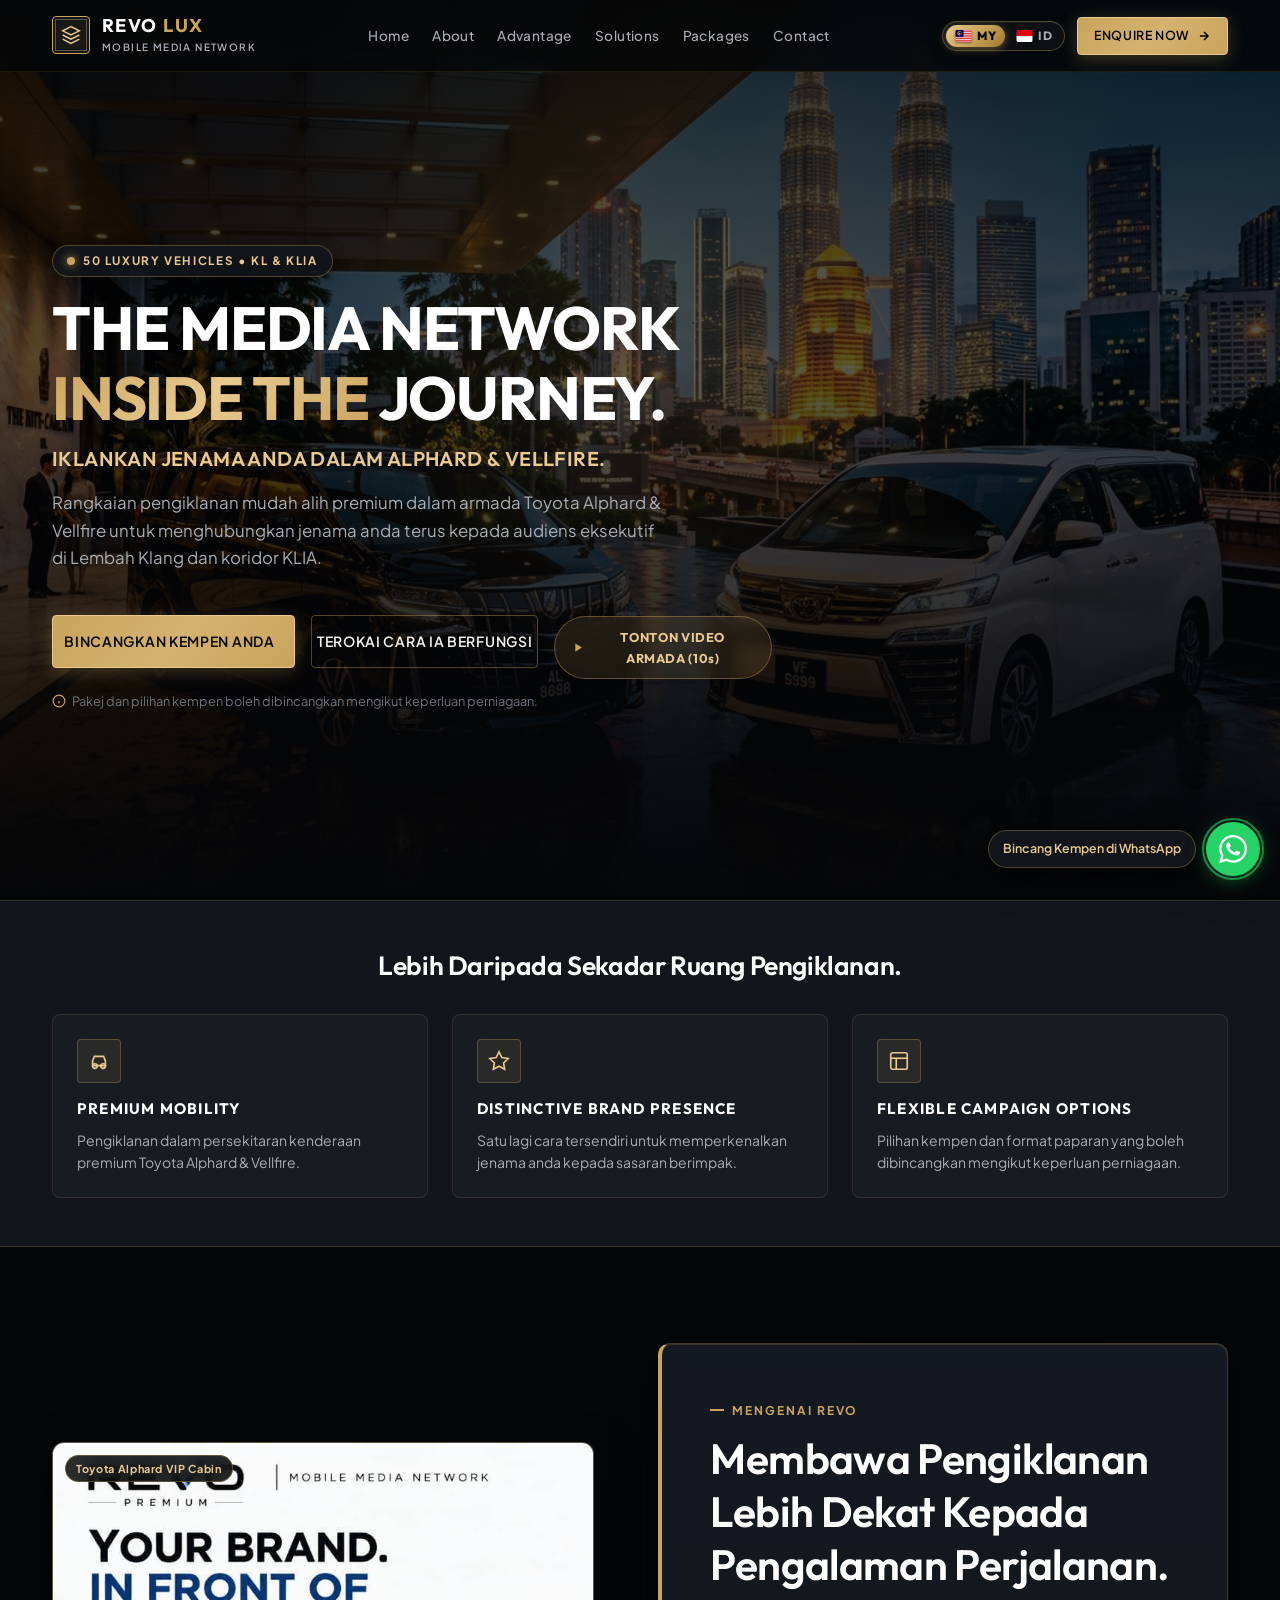
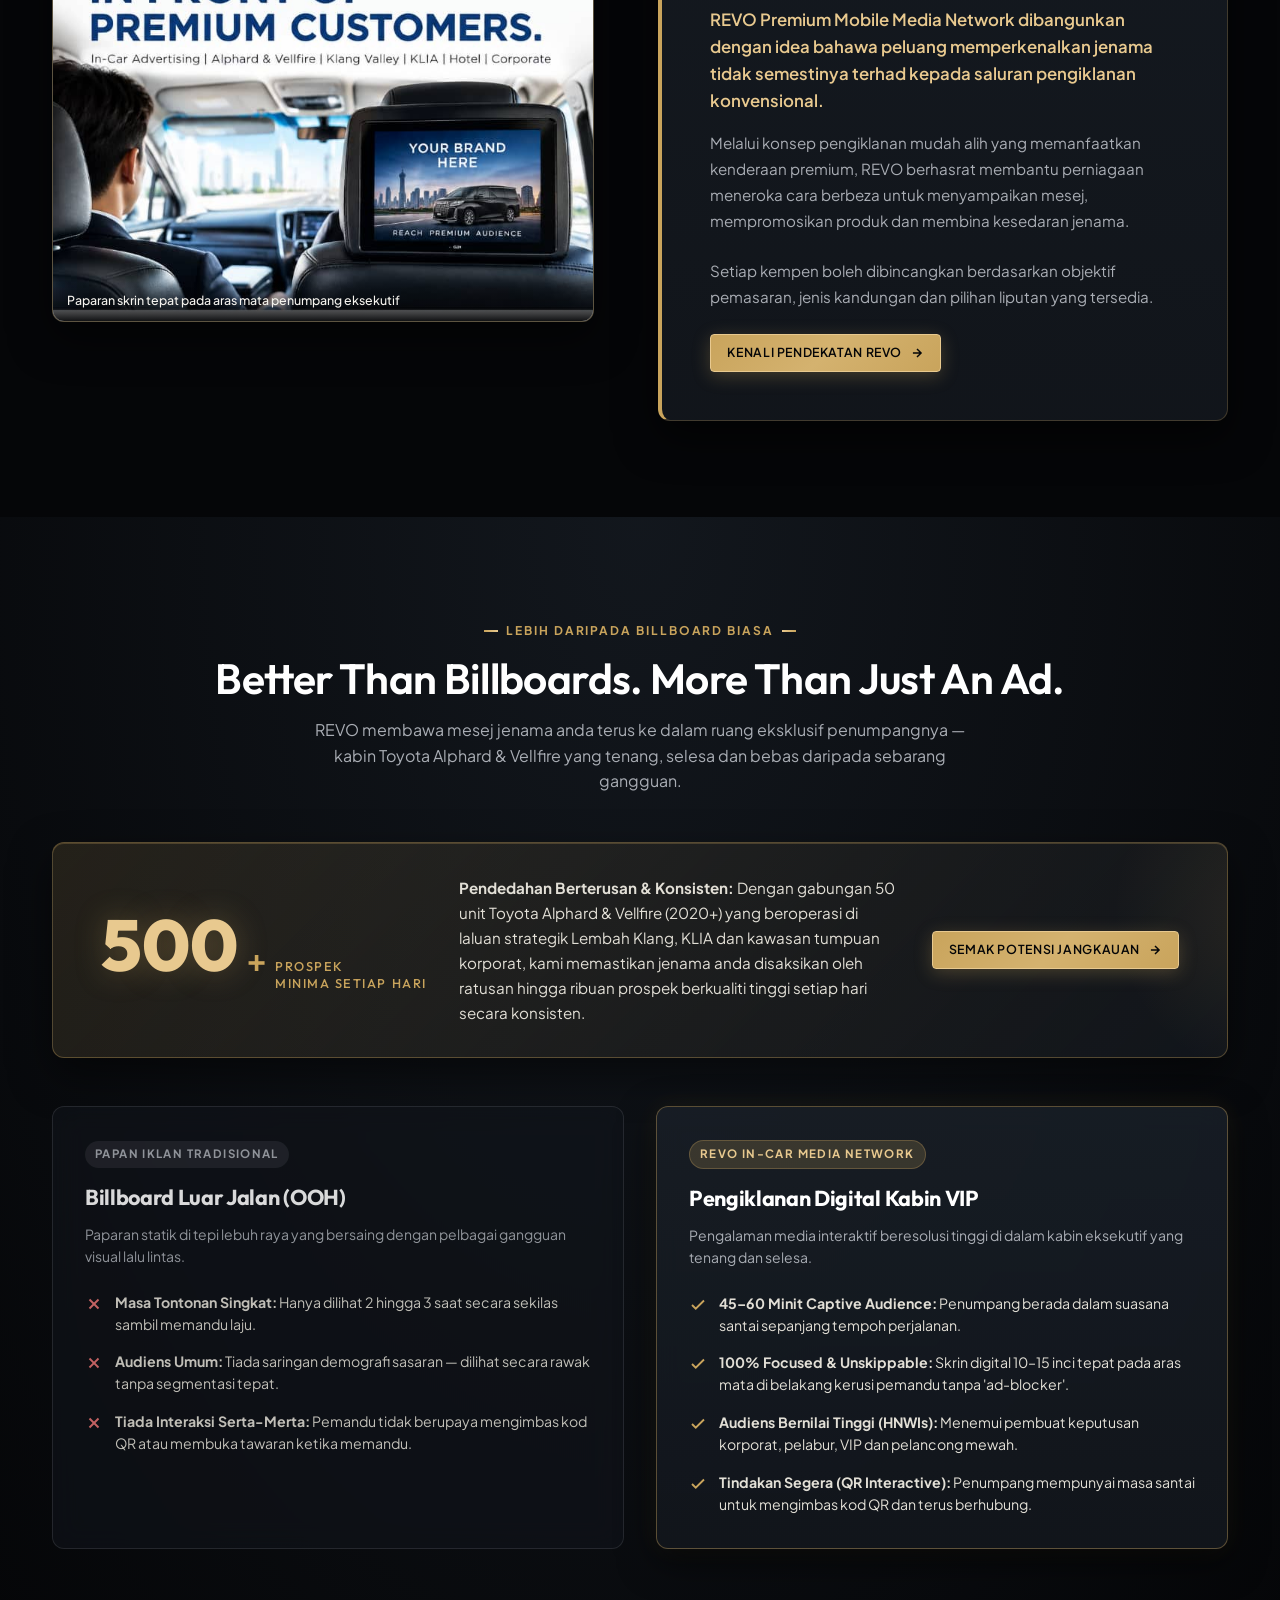
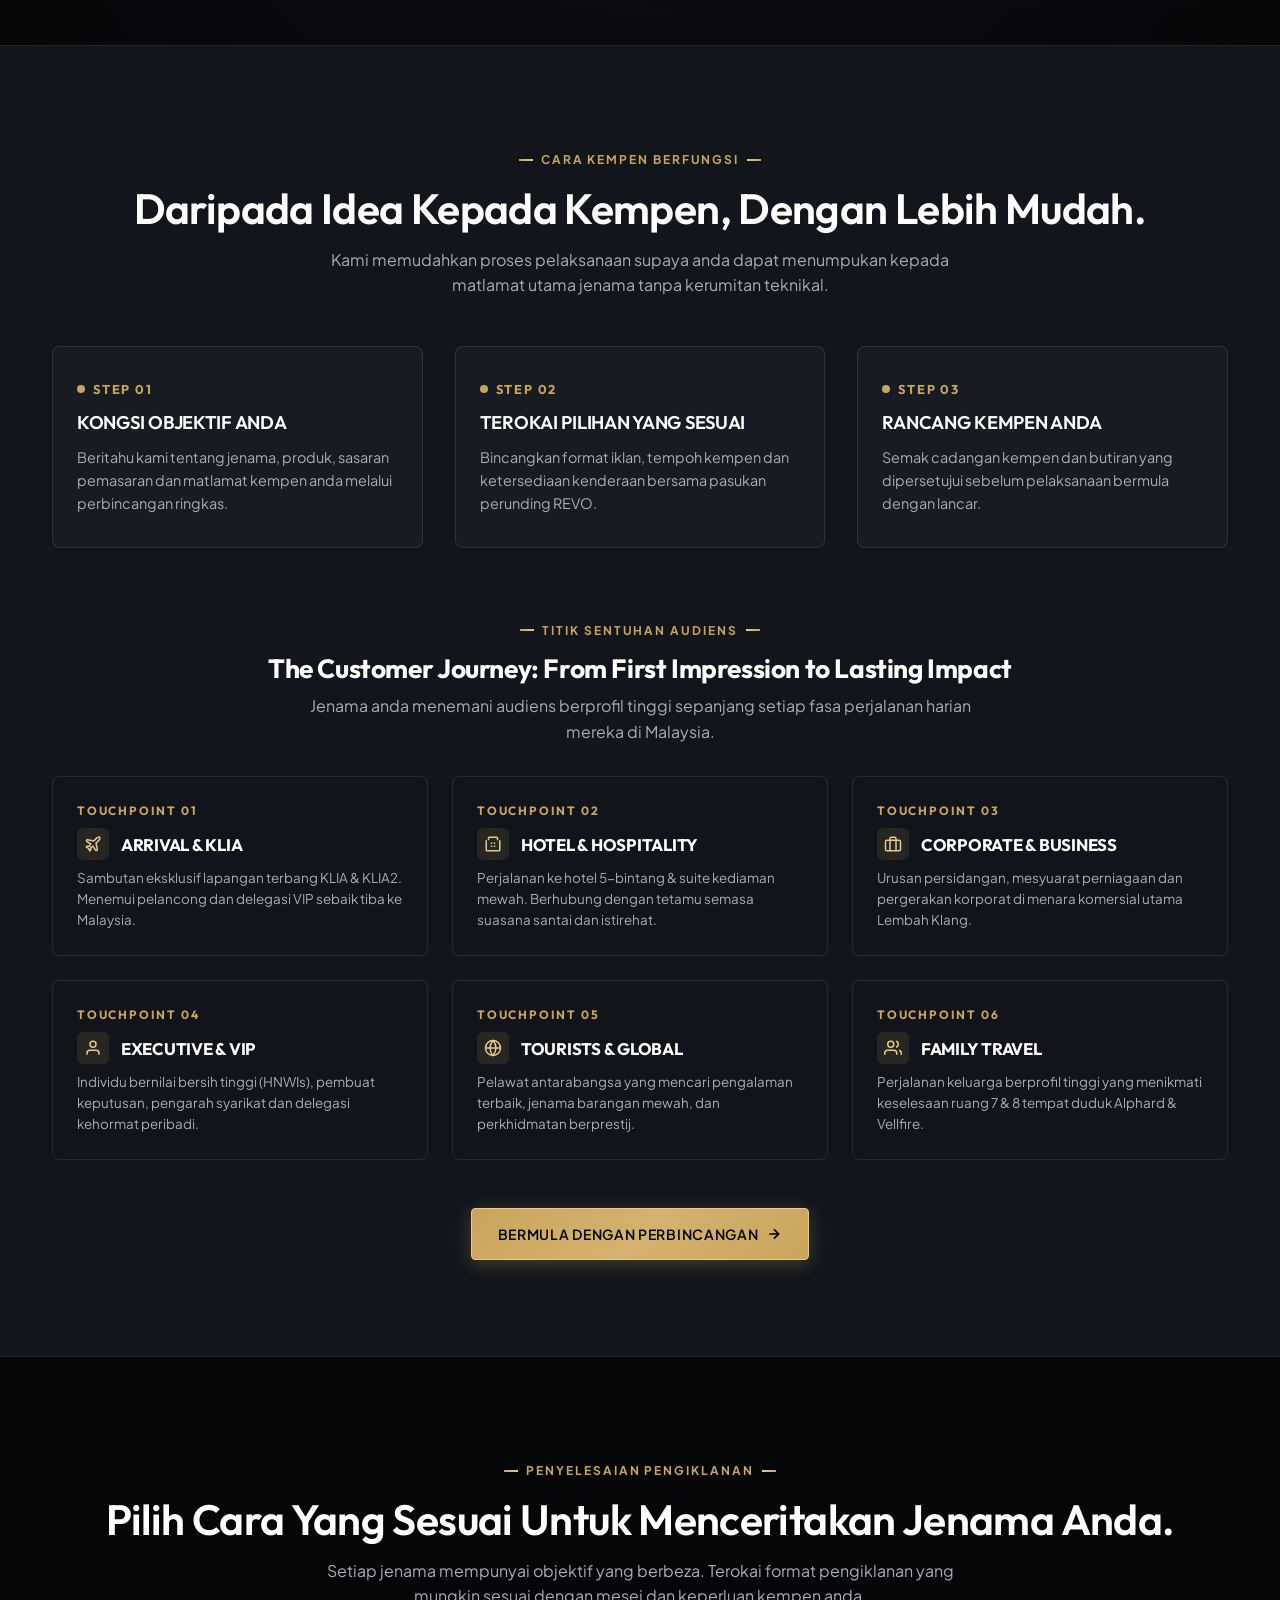
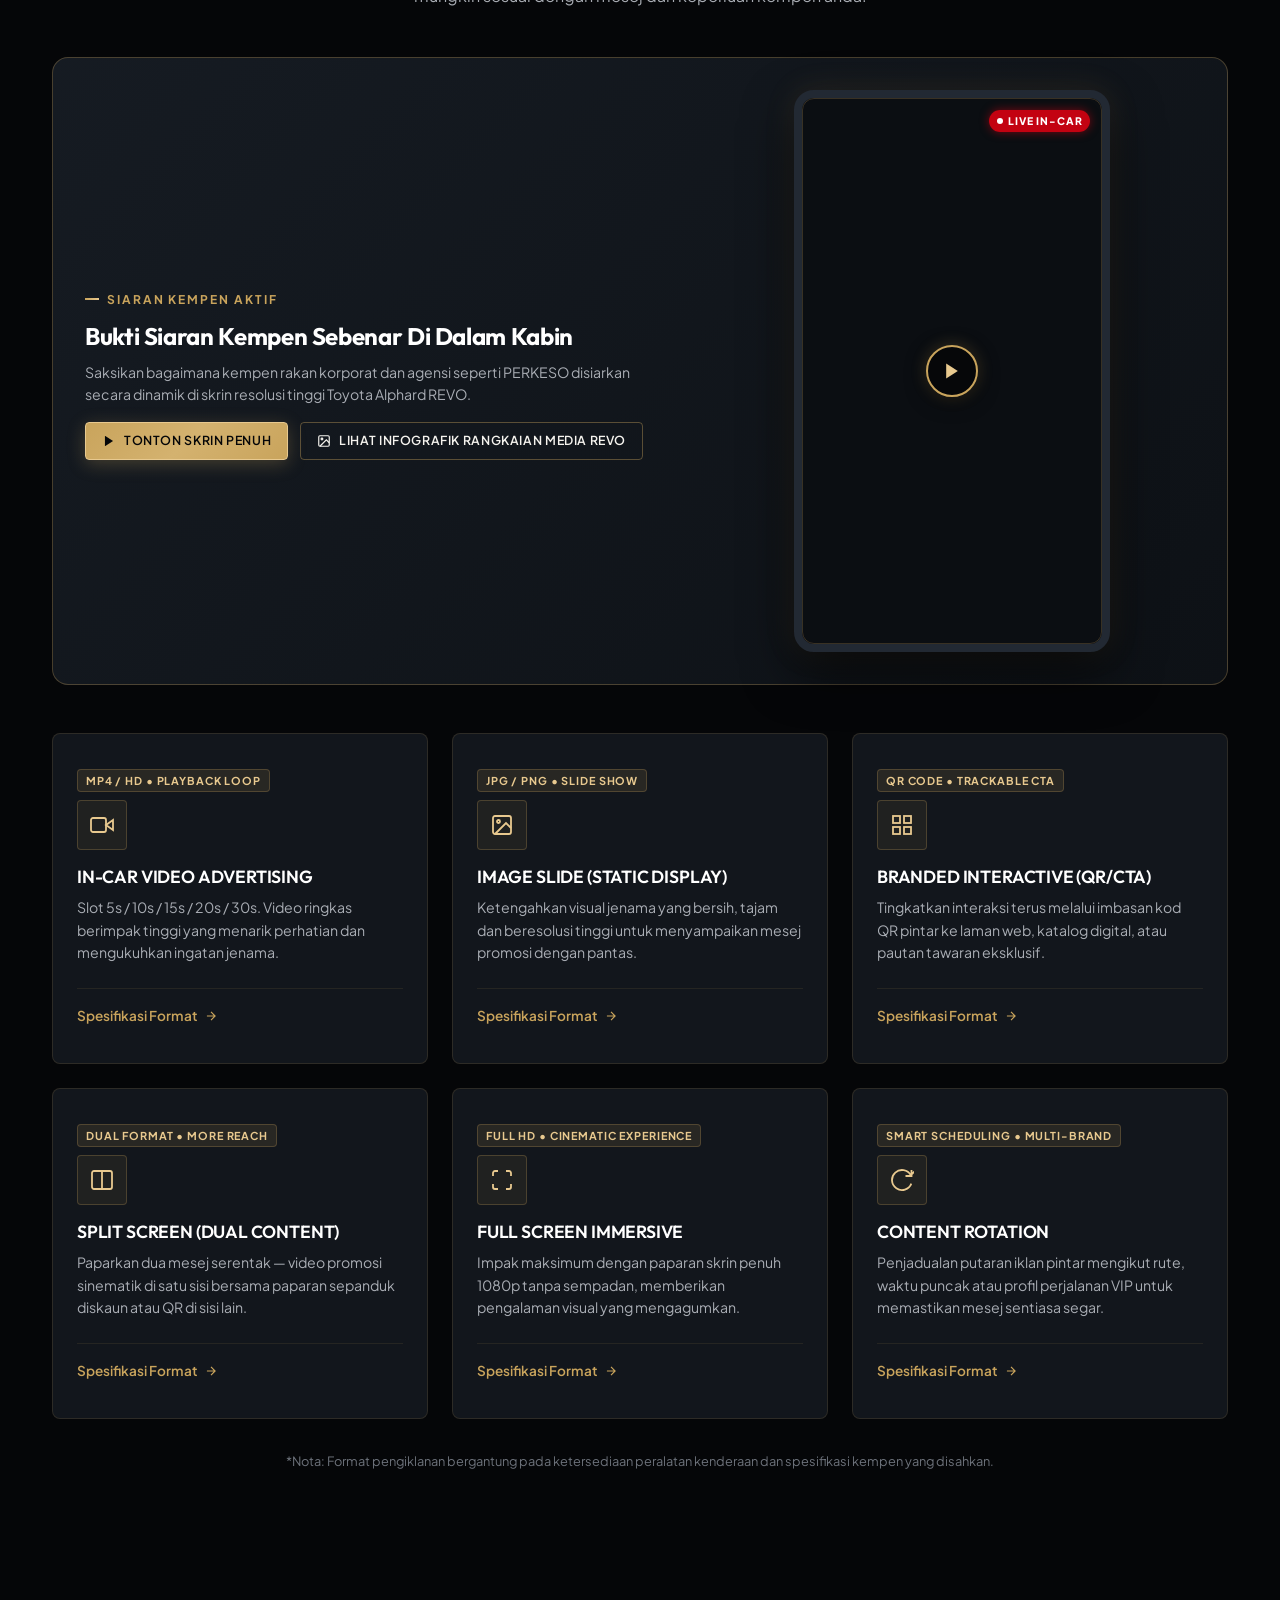
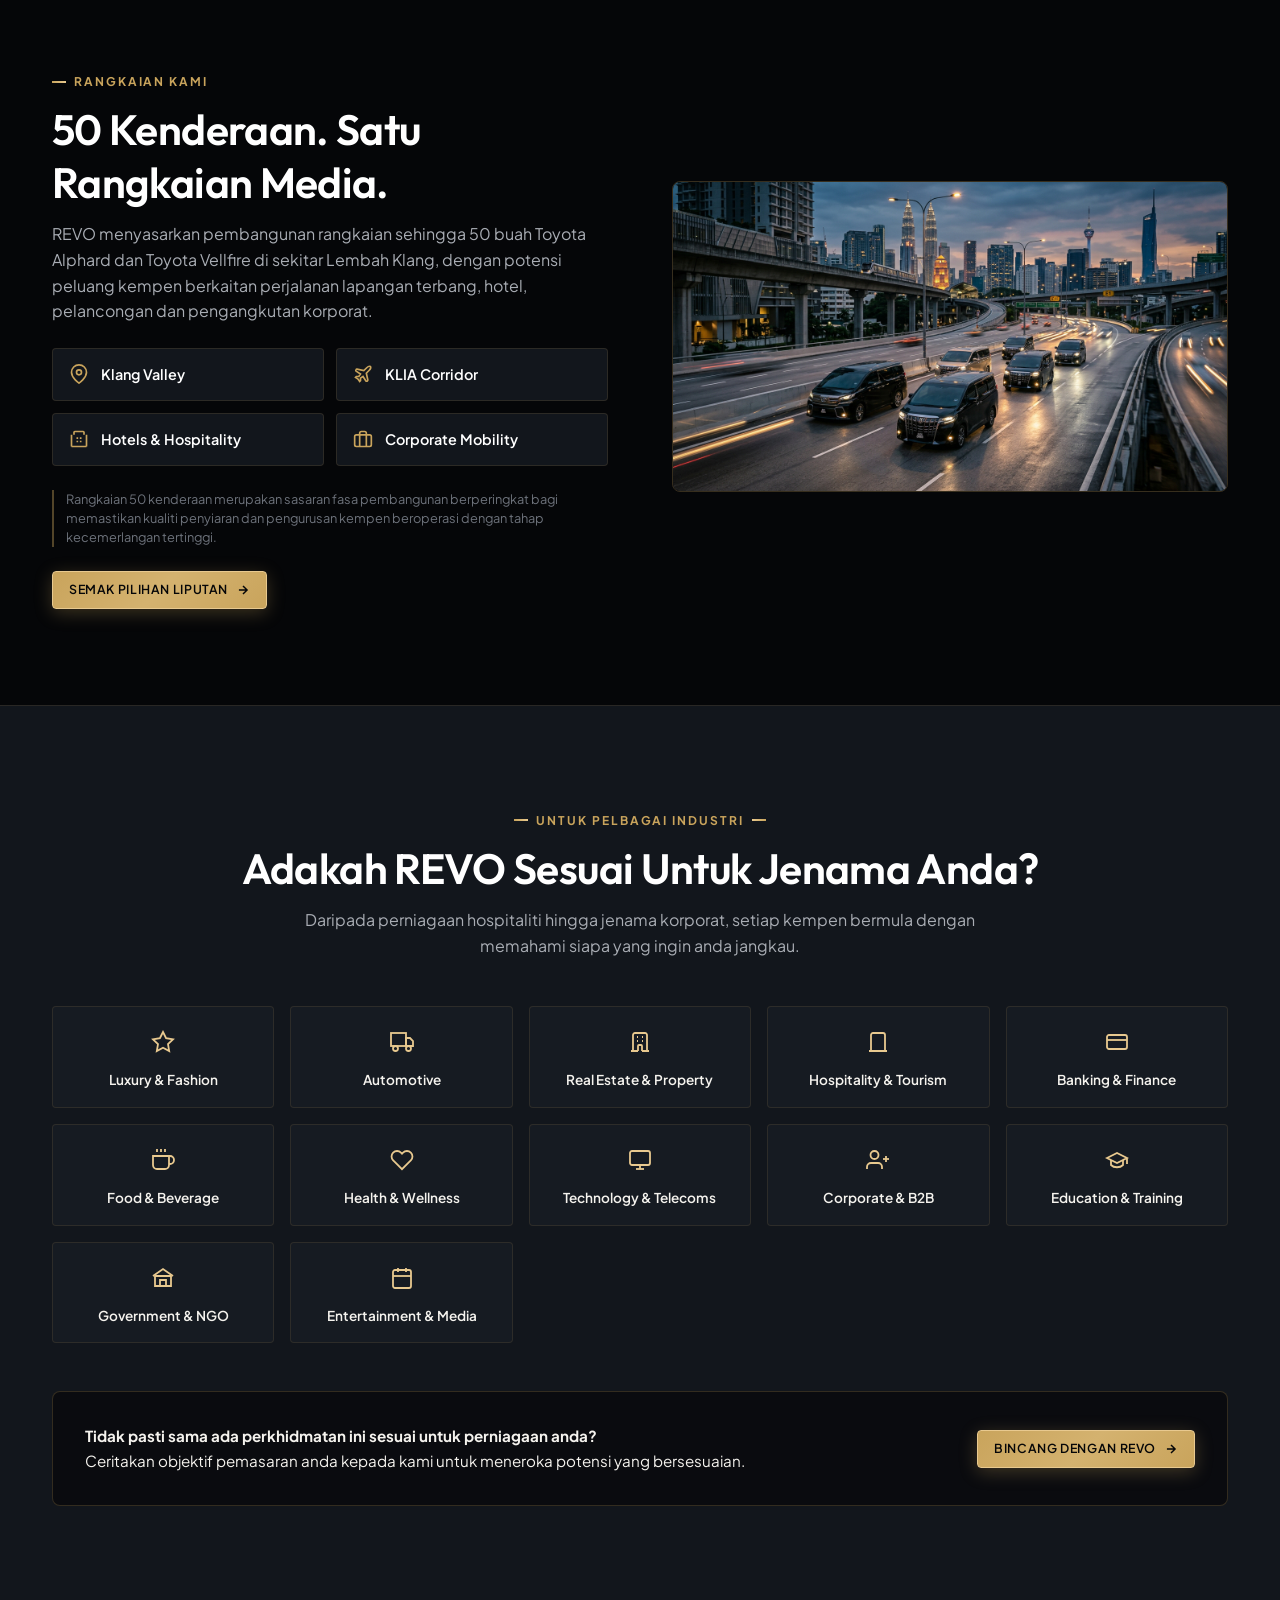
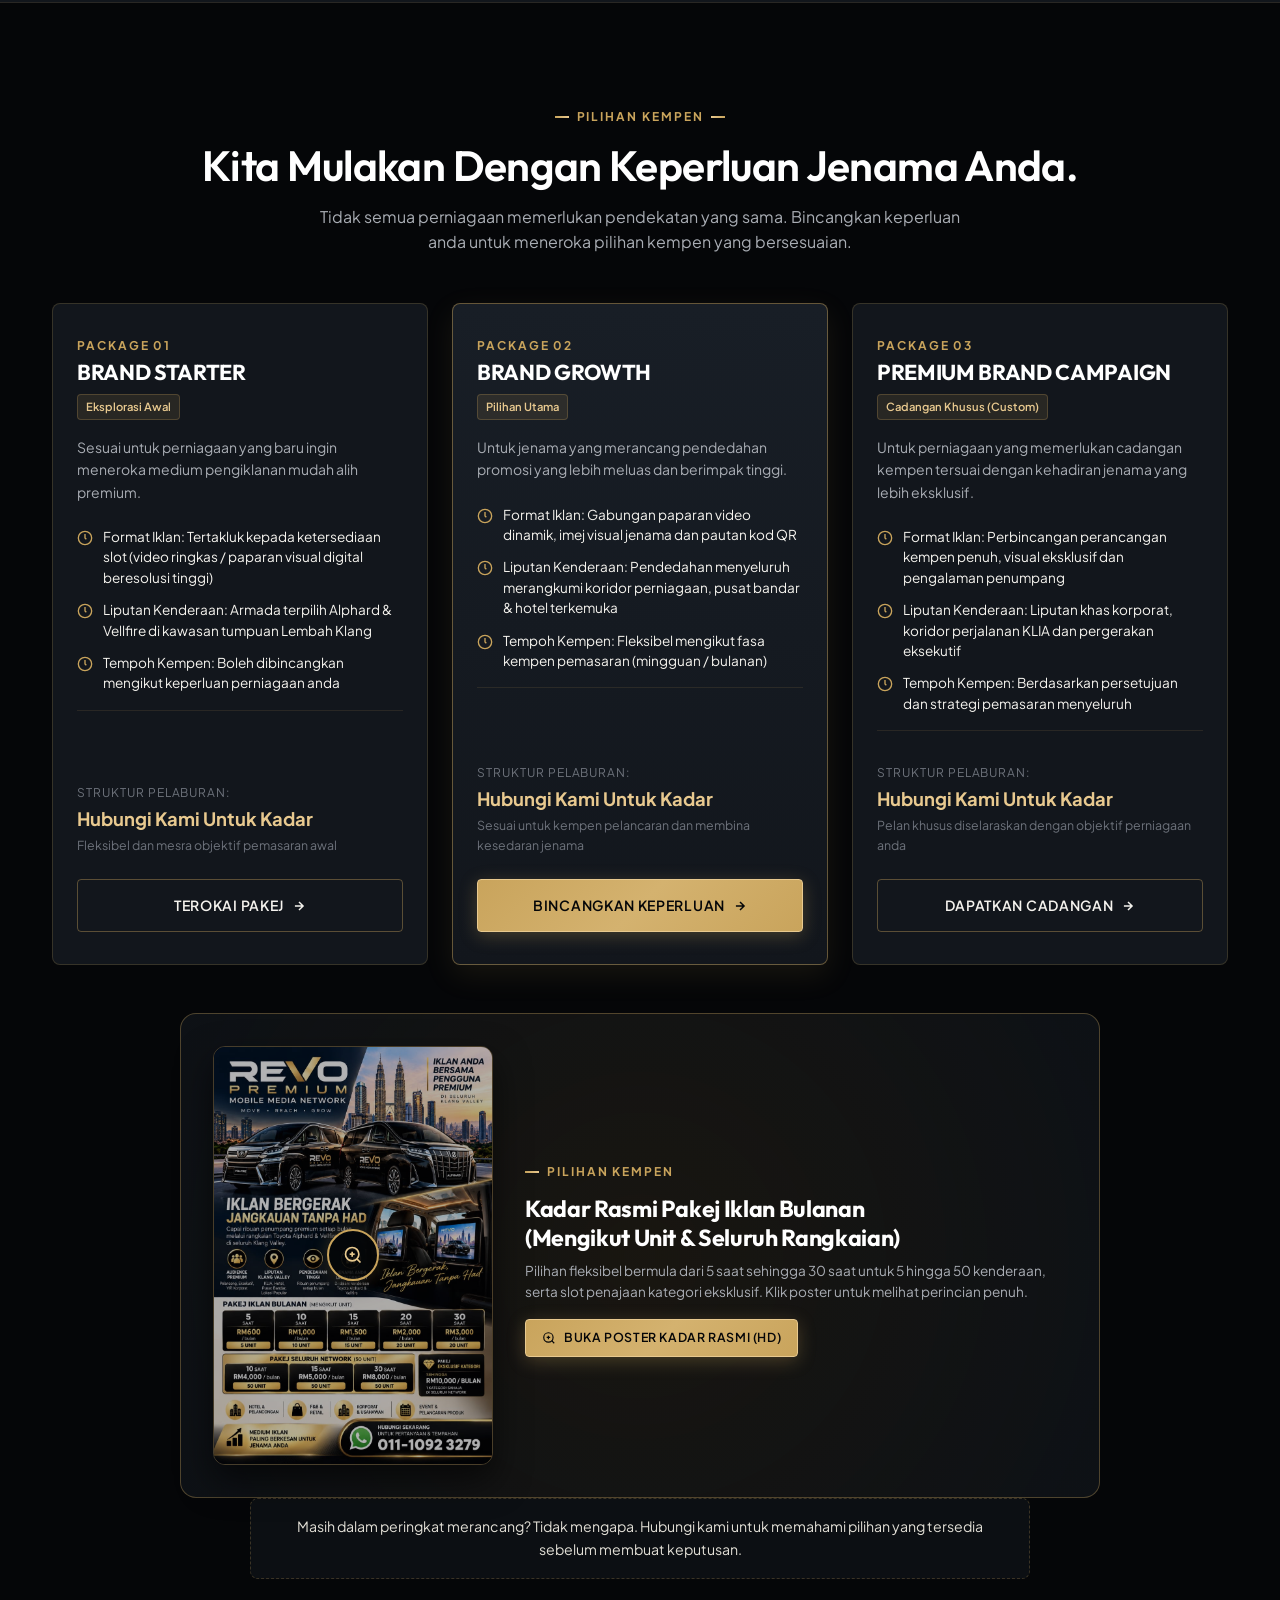
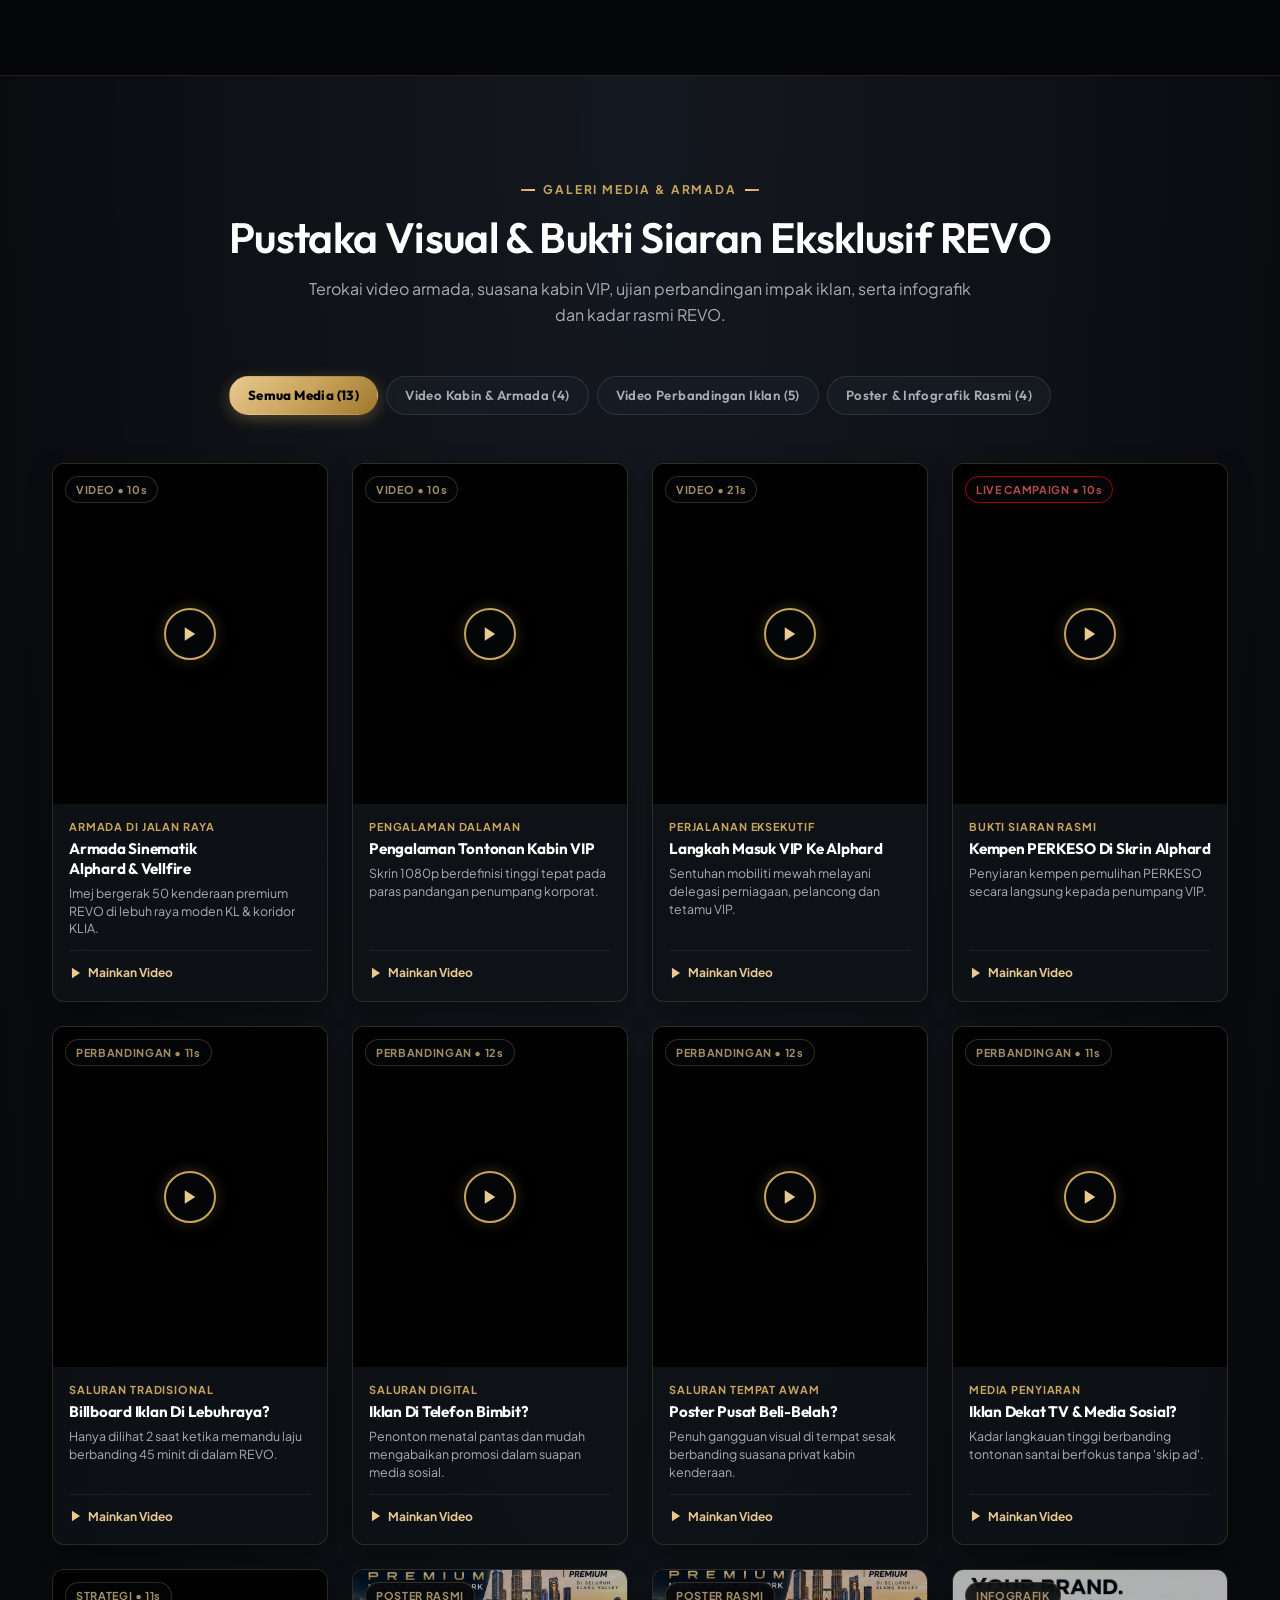
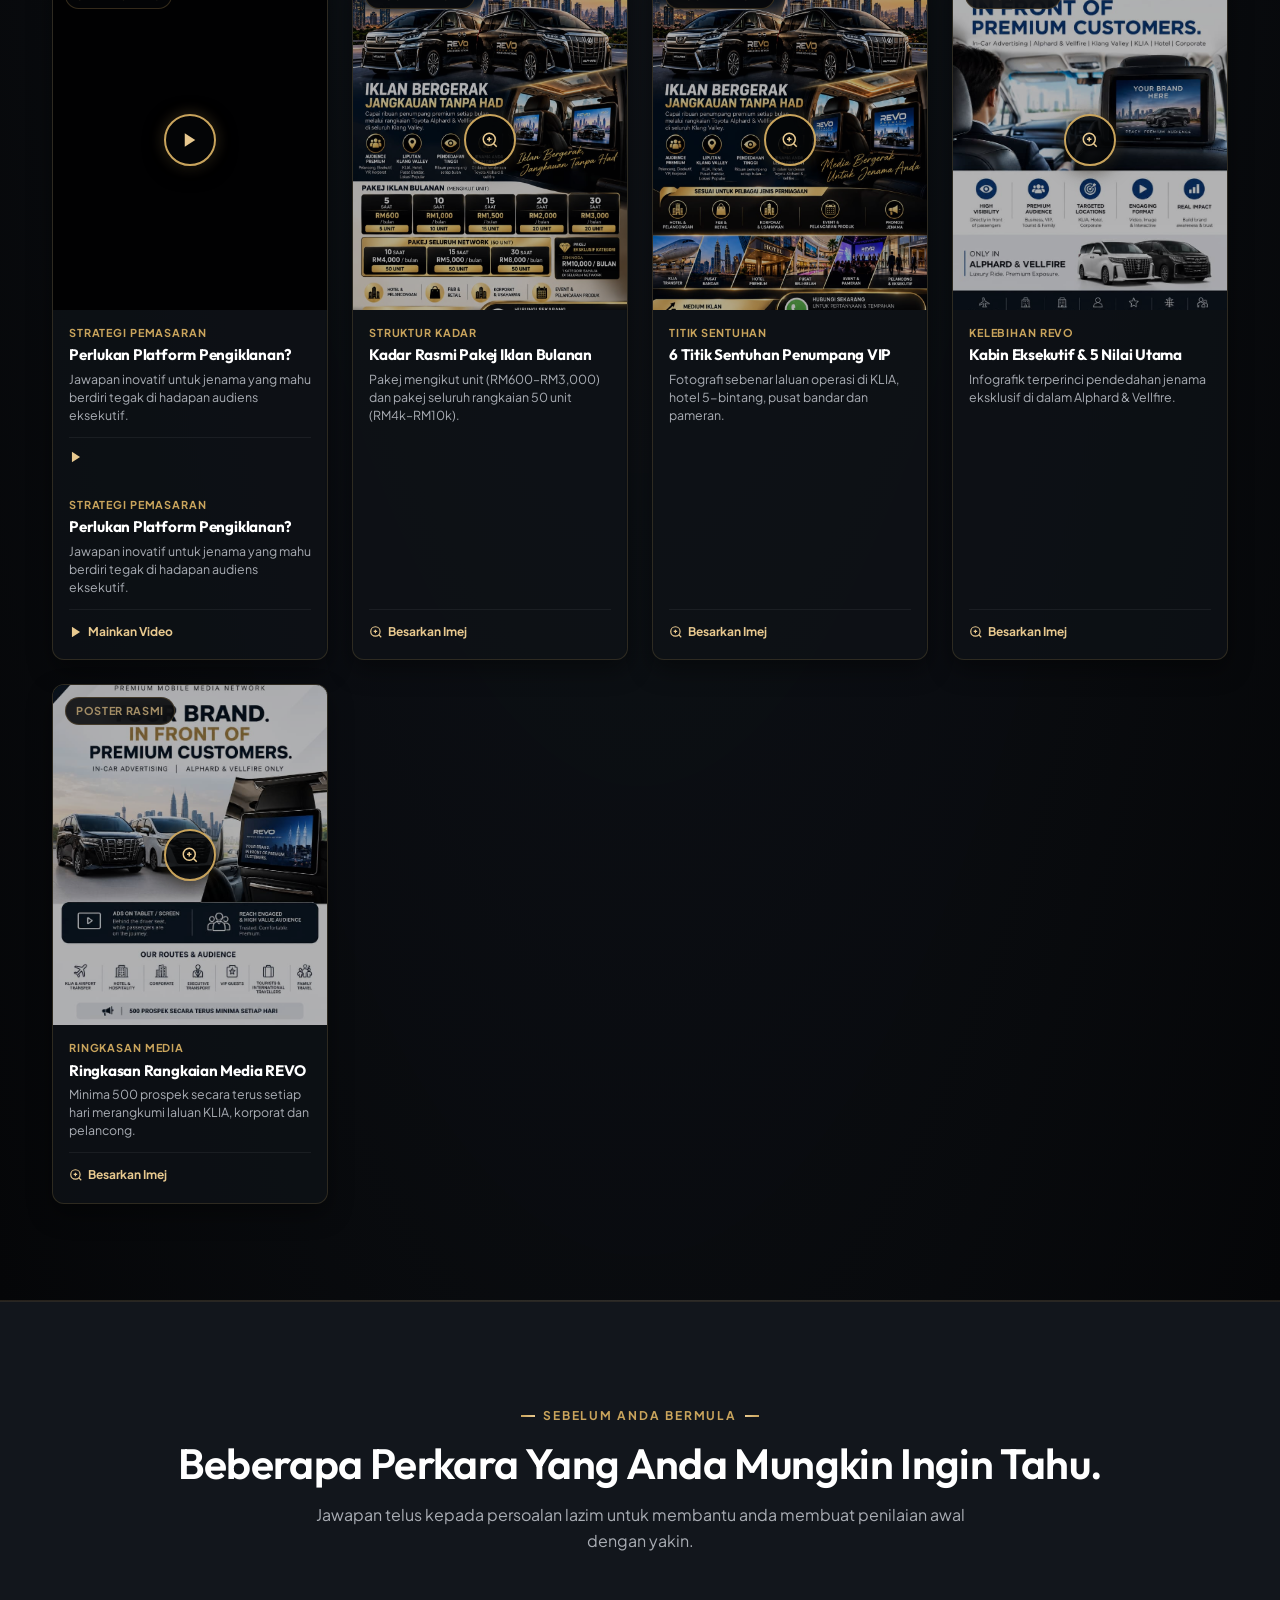
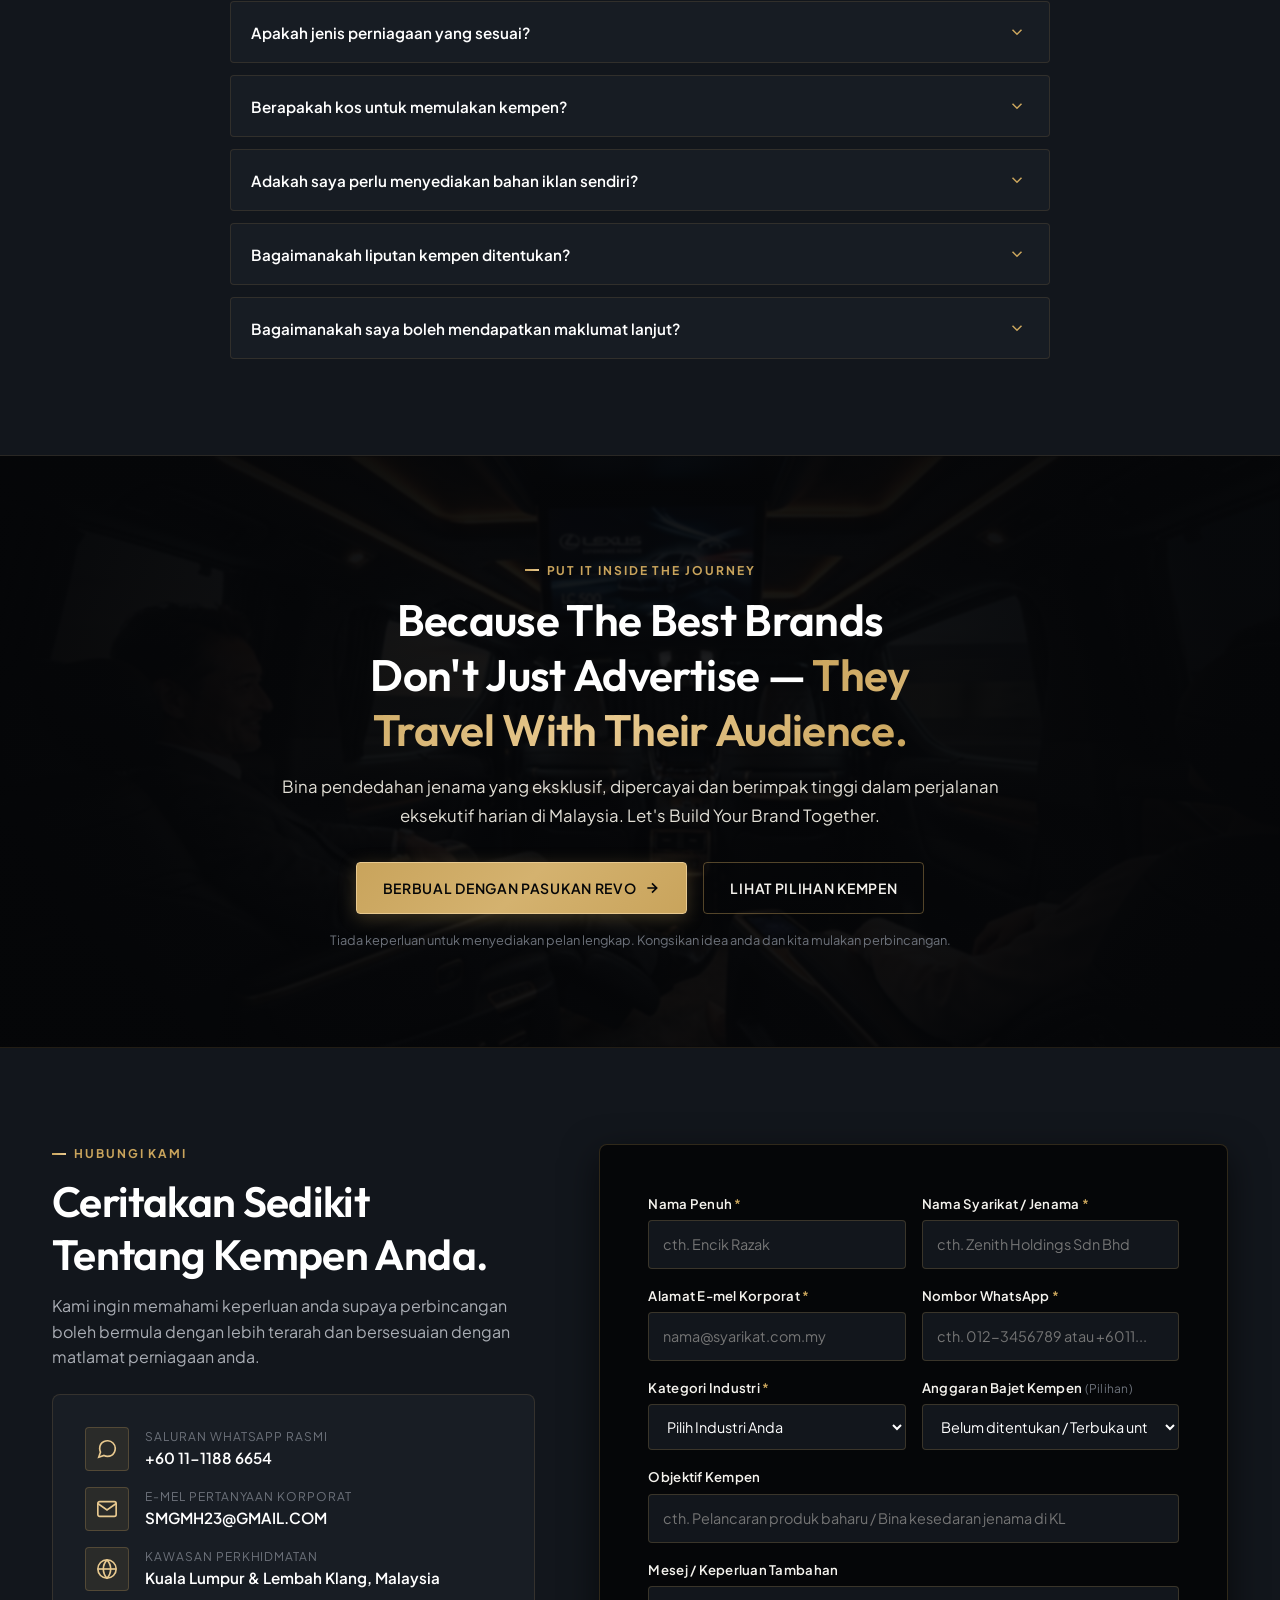
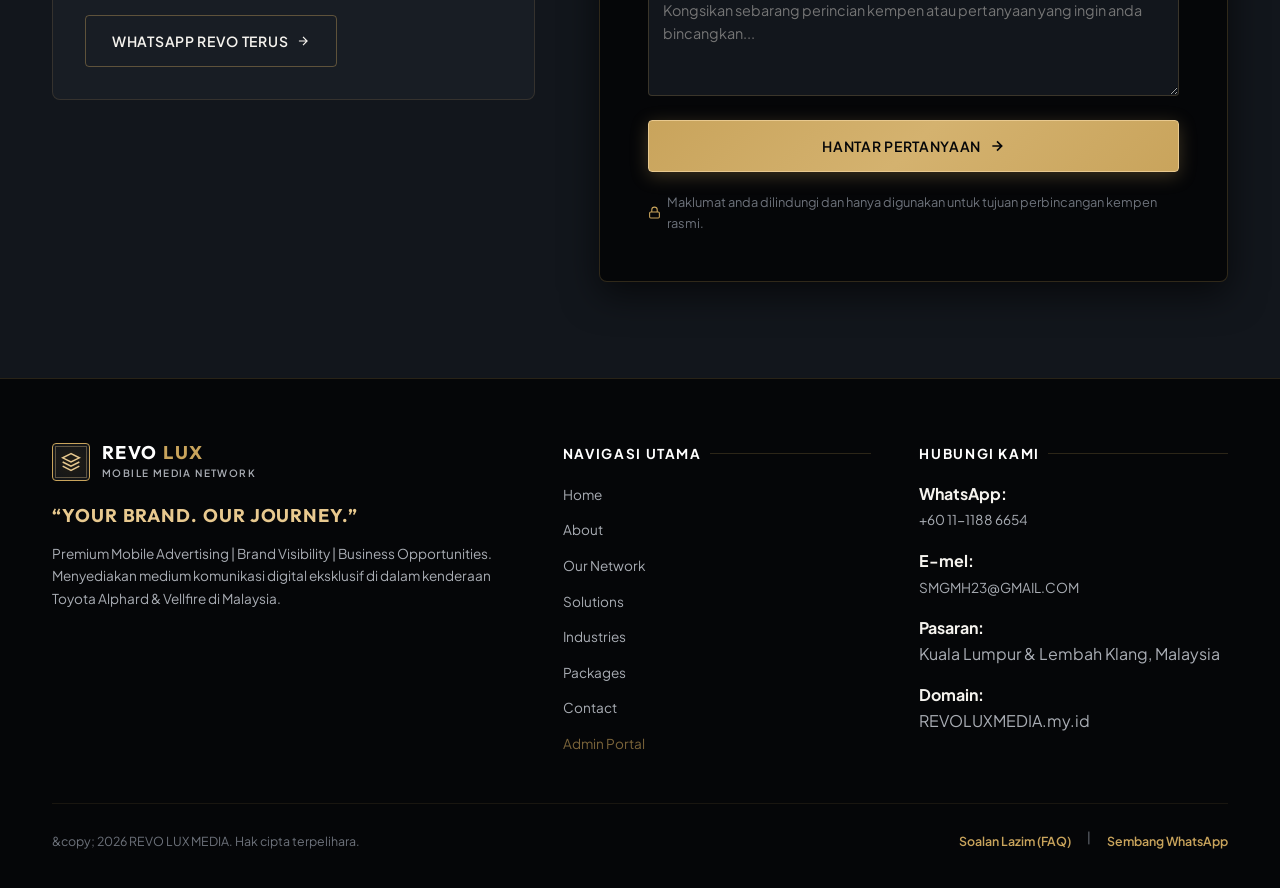
==== index.html @ d6837c5d "Refactor layout: make minimalist and elegant, eliminate video autoplay, remove duplicates, and simpl" ====
<!DOCTYPE html>
<html lang="ms">
<head>
  <meta charset="UTF-8">
  <meta name="viewport" content="width=device-width, initial-scale=1.0, maximum-scale=5.0">
  <title>REVO LUX MEDIA | In-Car Advertising Toyota Alphard & Vellfire Malaysia</title>
  <meta name="description" content="Rangkaian media pengiklanan mudah alih premium dalam Toyota Alphard & Vellfire di Kuala Lumpur & Lembah Klang. Paparkan video & imej digital jenama anda kepada penumpang eksekutif.">
  <meta name="keywords" content="In-car advertising Malaysia, Alphard Vellfire advertising Kuala Lumpur, mobile media network, digital in-car screens, luxury automotive branding KL, corporate mobile ads">
  <meta name="author" content="REVO LUX MEDIA">
  <meta name="robots" content="index, follow">

  <!-- Open Graph / Facebook -->
  <meta property="og:type" content="website">
  <meta property="og:url" content="https://REVOLUXMEDIA.my.id/">
  <meta property="og:title" content="REVO LUX MEDIA — Premium Mobile Media Network">
  <meta property="og:description" content="Iklankan jenama anda dalam Toyota Alphard & Vellfire di sekitar Kuala Lumpur. Hubungkan jenama dengan penumpang eksekutif melalui paparan skrin digital.">
  <meta property="og:image" content="assets/images/hero-kl.jpg">

  <!-- Favicon / Touch Icon -->
  <link rel="icon" type="image/svg+xml" href="data:image/svg+xml,<svg xmlns='http://www.w3.org/2000/svg' viewBox='0 0 100 100'><rect width='100' height='100' rx='20' fill='%23050608'/><path d='M30 25h26a14 14 0 010 28H44v22H30V25zm14 16h11a3 3 0 000-6H44v6z' fill='%23C9A45C'/><circle cx='68' cy='68' r='7' fill='%23E8C98F'/></svg>">
  <link rel="canonical" href="https://REVOLUXMEDIA.my.id/">

  <!-- Google Fonts: Outfit & Plus Jakarta Sans -->
  <link rel="preconnect" href="https://fonts.googleapis.com">
  <link rel="preconnect" href="https://fonts.gstatic.com" crossorigin>
  <link href="https://fonts.googleapis.com/css2?family=Outfit:wght@400;500;600;700&family=Plus+Jakarta+Sans:wght@300;400;500;600;700&display=swap" rel="stylesheet">

  <!-- Main Stylesheet -->
  <link rel="stylesheet" href="assets/css/style.css">
</head>
<body>

  <!-- ========================================================================
       1. STICKY HEADER & NAVIGATION
       ======================================================================== -->
  <header class="revo-header" id="siteHeader">
    <div class="revo-container header-inner">
      <!-- Brand Wordmark -->
      <a href="#hero" class="brand-link" aria-label="REVO LUX MEDIA Beranda">
        <div class="brand-emblem" aria-hidden="true">
          <svg viewBox="0 0 24 24" fill="none" stroke="currentColor" stroke-width="1.8">
            <polygon points="12 2 2 7 12 12 22 7 12 2"></polygon>
            <polyline points="2 17 12 22 22 17"></polyline>
            <polyline points="2 12 12 17 22 12"></polyline>
          </svg>
        </div>
        <div class="brand-text">
          <span class="brand-name">REVO <span>LUX</span></span>
          <span class="brand-tagline-sub">Mobile Media Network</span>
        </div>
      </a>

      <!-- Desktop Nav (6 Core Essential Items) -->
      <nav class="desktop-nav" aria-label="Navigasi Utama">
        <a href="#hero" class="nav-link" data-i18n="nav_home">Home</a>
        <a href="#about" class="nav-link" data-i18n="nav_about">About</a>
        <a href="#advantage" class="nav-link" data-i18n="nav_advantage">Advantage</a>
        <a href="#solutions" class="nav-link" data-i18n="nav_solutions">Solutions</a>
        <a href="#packages" class="nav-link" data-i18n="nav_packages">Packages</a>
        <a href="#contact" class="nav-link" data-i18n="nav_contact">Contact</a>
      </nav>

      <!-- Action & Hamburger -->
      <div class="header-actions">
        <!-- Language Switcher Pill (Malaysia & Indonesia) -->
        <div class="revo-lang-switcher" id="revoLangSwitcher" role="group" aria-label="Pilih Bahasa / Language Selector">
          <button type="button" class="lang-toggle-btn active" data-lang="ms" aria-label="Tukar ke Bahasa Malaysia" title="Bahasa Malaysia" aria-pressed="true">
            <svg class="lang-flag-svg" viewBox="0 0 640 480" width="17" height="12" aria-hidden="true">
              <rect width="640" height="480" fill="#cc0001"/>
              <path d="M0,34.286h640M0,102.857h640M0,171.429h640M0,240h640M0,308.571h640M0,377.143h640M0,445.714h640" stroke="#fff" stroke-width="34.286"/>
              <rect width="320" height="274.286" fill="#010066"/>
              <circle cx="160" cy="137.143" r="82.286" fill="#fc0"/>
              <circle cx="180" cy="137.143" r="72" fill="#010066"/>
              <polygon points="215,137 195,147 205,127 185,137 200,119 178,131 190,110 172,127 178,104 167,125 164,102 161,125 150,104 156,127 138,110 150,131 128,119 143,137 123,127 133,147 113,137 133,157 123,177 143,167 128,185 150,173 138,194 156,177 150,200 161,179 164,202 167,179 178,200 172,177 190,194 178,173 200,185 185,167 205,177 195,157" fill="#fc0"/>
            </svg>
            <span class="lang-toggle-text">MY</span>
          </button>
          <button type="button" class="lang-toggle-btn" data-lang="id" aria-label="Ganti ke Bahasa Indonesia" title="Bahasa Indonesia" aria-pressed="false">
            <svg class="lang-flag-svg" viewBox="0 0 640 480" width="17" height="12" aria-hidden="true">
              <rect width="640" height="240" fill="#e70011"/>
              <rect y="240" width="640" height="240" fill="#ffffff"/>
            </svg>
            <span class="lang-toggle-text">ID</span>
          </button>
        </div>

        <a href="https://wa.me/601111886654?text=Salam%20REVO%2C%20saya%20ingin%20mengetahui%20lebih%20lanjut%20tentang%20peluang%20pengiklanan%20melalui%20Toyota%20Alphard%20dan%20Toyota%20Vellfire.%20Boleh%20kongsikan%20maklumat%20kempen%20dan%20pakej%20yang%20tersedia%3F" target="_blank" rel="noopener noreferrer" class="btn btn-primary btn-sm header-enquire-btn">
          <span data-i18n="nav_enquire_btn">ENQUIRE NOW</span>
          <svg width="14" height="14" viewBox="0 0 24 24" fill="none" stroke="currentColor" stroke-width="2.5"><path d="M5 12h14M12 5l7 7-7 7"/></svg>
        </a>

        <button type="button" class="hamburger-btn" aria-label="Buka Menu Navigasi" aria-expanded="false" aria-controls="mobileNavPanel">
          <span class="hamburger-line"></span>
          <span class="hamburger-line"></span>
          <span class="hamburger-line"></span>
        </button>
      </div>
    </div>
  </header>

  <!-- Mobile Slide Navigation Drawer -->
  <div class="mobile-nav-panel" id="mobileNavPanel" aria-label="Menu Mudah Alih">
    <!-- Mobile Drawer Language Selector -->
    <div class="mobile-lang-drawer-card">
      <div class="mobile-lang-drawer-title">
        <svg width="14" height="14" viewBox="0 0 24 24" fill="none" stroke="currentColor" stroke-width="2"><circle cx="12" cy="12" r="10"/><line x1="2" y1="12" x2="22" y2="12"/><path d="M12 2a15.3 15.3 0 0 1 4 10 15.3 15.3 0 0 1-4 10 15.3 15.3 0 0 1 4-10z"/></svg>
        <span data-i18n="mobile_lang_title">PILIHAN BAHASA</span>
      </div>
      <div class="mobile-lang-drawer-grid">
        <button type="button" class="mobile-lang-drawer-btn active" data-lang="ms">
          <svg class="lang-flag-svg" viewBox="0 0 640 480" width="18" height="13" aria-hidden="true">
            <rect width="640" height="480" fill="#cc0001"/>
            <path d="M0,34.286h640M0,102.857h640M0,171.429h640M0,240h640M0,308.571h640M0,377.143h640M0,445.714h640" stroke="#fff" stroke-width="34.286"/>
            <rect width="320" height="274.286" fill="#010066"/>
            <circle cx="160" cy="137.143" r="82.286" fill="#fc0"/>
            <circle cx="180" cy="137.143" r="72" fill="#010066"/>
            <polygon points="215,137 195,147 205,127 185,137 200,119 178,131 190,110 172,127 178,104 167,125 164,102 161,125 150,104 156,127 138,110 150,131 128,119 143,137 123,127 133,147 113,137 133,157 123,177 143,167 128,185 150,173 138,194 156,177 150,200 161,179 164,202 167,179 178,200 172,177 190,194 178,173 200,185 185,167 205,177 195,157" fill="#fc0"/>
          </svg>
          <span>Malaysia</span>
          <span class="lang-check-icon">✓</span>
        </button>
        <button type="button" class="mobile-lang-drawer-btn" data-lang="id">
          <svg class="lang-flag-svg" viewBox="0 0 640 480" width="18" height="13" aria-hidden="true">
            <rect width="640" height="240" fill="#e70011"/>
            <rect y="240" width="640" height="240" fill="#ffffff"/>
          </svg>
          <span>Indonesia</span>
          <span class="lang-check-icon">✓</span>
        </button>
      </div>
    </div>

    <ul class="mobile-nav-links">
      <li>
        <a href="#hero" class="mobile-nav-link">
          <span data-i18n="nav_home">Home</span>
          <svg width="18" height="18" viewBox="0 0 24 24" fill="none" stroke="currentColor" stroke-width="2"><path d="M9 18l6-6-6-6"/></svg>
        </a>
      </li>
      <li>
        <a href="#about" class="mobile-nav-link">
          <span data-i18n="nav_about">About REVO</span>
          <svg width="18" height="18" viewBox="0 0 24 24" fill="none" stroke="currentColor" stroke-width="2"><path d="M9 18l6-6-6-6"/></svg>
        </a>
      </li>
      <li>
        <a href="#advantage" class="mobile-nav-link">
          <span data-i18n="nav_advantage">Advantage</span>
          <svg width="18" height="18" viewBox="0 0 24 24" fill="none" stroke="currentColor" stroke-width="2"><path d="M9 18l6-6-6-6"/></svg>
        </a>
      </li>
      <li>
        <a href="#solutions" class="mobile-nav-link">
          <span data-i18n="nav_solutions">Solutions</span>
          <svg width="18" height="18" viewBox="0 0 24 24" fill="none" stroke="currentColor" stroke-width="2"><path d="M9 18l6-6-6-6"/></svg>
        </a>
      </li>
      <li>
        <a href="#packages" class="mobile-nav-link">
          <span data-i18n="nav_packages">Packages</span>
          <svg width="18" height="18" viewBox="0 0 24 24" fill="none" stroke="currentColor" stroke-width="2"><path d="M9 18l6-6-6-6"/></svg>
        </a>
      </li>
      <li>
        <a href="#contact" class="mobile-nav-link">
          <span data-i18n="nav_contact">Contact</span>
          <svg width="18" height="18" viewBox="0 0 24 24" fill="none" stroke="currentColor" stroke-width="2"><path d="M9 18l6-6-6-6"/></svg>
        </a>
      </li>
    </ul>

    <div class="mobile-nav-footer">
      <a href="https://wa.me/601111886654?text=Salam%20REVO%2C%20saya%20ingin%20mengetahui%20lebih%20lanjut%20tentang%20peluang%20pengiklanan%20melalui%20Toyota%20Alphard%20dan%20Toyota%20Vellfire.%20Boleh%20kongsikan%20maklumat%20kempen%20dan%20pakej%20yang%20tersedia%3F" target="_blank" rel="noopener noreferrer" class="btn btn-primary btn-full-mobile">
        <span data-i18n="nav_enquire_mobile">ENQUIRE NOW VIA WHATSAPP</span>
        <svg width="16" height="16" viewBox="0 0 24 24" fill="none" stroke="currentColor" stroke-width="2.5"><path d="M5 12h14M12 5l7 7-7 7"/></svg>
      </a>
      <div class="mobile-contact-pill">
        <svg width="14" height="14" viewBox="0 0 24 24" fill="none" stroke="currentColor" stroke-width="2"><path d="M22 16.92v3a2 2 0 01-2.18 2 19.79 19.79 0 01-8.63-3.07 19.5 19.5 0 01-6-6 19.79 19.79 0 01-3.07-8.67A2 2 0 014.11 2h3a2 2 0 012 1.72 12.84 12.84 0 00.7 2.81 2 2 0 01-.45 2.11L8.09 9.91a16 16 0 006 6l1.27-1.27a2 2 0 012.11-.45 12.84 12.84 0 002.81.7A2 2 0 0122 16.92z"/></svg>
        <span>+60 11-1188 6654</span>
      </div>
    </div>
  </div>

  <main id="mainContent">

    <!-- ========================================================================
         2. CINEMATIC HERO SECTION
         ======================================================================== -->
    <section class="hero-section" id="hero">
      <div class="hero-background-wrapper" aria-hidden="true">
        <!-- Responsive Automotive Imagery: Mobile Portrait Crop & Desktop Landscape -->
        <img src="assets/images/hero-mobile.jpg" alt="Toyota Alphard VIP di Kuala Lumpur" class="hero-bg-img hero-bg-mobile" loading="eager" fetchpriority="high">
        <img src="assets/images/hero-kl.jpg" alt="Toyota Alphard & Vellfire di Kuala Lumpur" class="hero-bg-img hero-bg-desktop" loading="eager" fetchpriority="high">
        <div class="hero-overlay"></div>
        <div class="hero-radial-glow"></div>
      </div>

      <div class="revo-container">
        <div class="hero-content">
          <!-- Clean Minimal Badge -->
          <div class="hero-badge">
            <span class="hero-badge-dot"></span>
            <span class="hero-badge-text" data-i18n="hero_badge_text">50 LUXURY VEHICLES &bull; KL &amp; KLIA</span>
          </div>

          <!-- Main English Headline -->
          <h1 class="hero-title">
            THE MEDIA NETWORK<br>
            <span class="text-gold-gradient">INSIDE THE</span> JOURNEY.
          </h1>

          <!-- Supporting Malay Marketing Headline -->
          <h2 class="hero-headline-my" data-i18n="hero_headline_my">
            IKLANKAN JENAMA ANDA DALAM ALPHARD &amp; VELLFIRE.          </h2>

          <!-- Description (Clean & Punchy) -->
          <p class="hero-description" data-i18n="hero_desc">
            Rangkaian pengiklanan mudah alih premium dalam armada Toyota Alphard &amp; Vellfire untuk menghubungkan jenama anda terus kepada audiens eksekutif di Lembah Klang dan koridor KLIA.
          </p>

          <!-- CTAs -->
          <div class="hero-cta-group">
            <a href="https://wa.me/601111886654?text=Salam%20REVO%2C%20saya%20ingin%20mengetahui%20lebih%20lanjut%20tentang%20peluang%20pengiklanan%20melalui%20Toyota%20Alphard%20dan%20Toyota%20Vellfire.%20Boleh%20kongsikan%20maklumat%20kempen%20dan%20pakej%20yang%20tersedia%3F" target="_blank" rel="noopener noreferrer" class="btn btn-primary btn-full-mobile">
              <span data-i18n="hero_cta_wa">BINCANGKAN KEMPEN ANDA</span>
              <svg width="16" height="16" viewBox="0 0 24 24" fill="none" stroke="currentColor" stroke-width="2.5"><path d="M5 12h14M12 5l7 7-7 7"/></svg>
            </a>
            <a href="#solutions" class="btn btn-outline btn-full-mobile">
              <span data-i18n="hero_cta_explore">TEROKAI CARA IA BERFUNGSI</span>
            </a>
            <button type="button" class="hero-video-pill" data-lightbox-video="assets/videos/revo-fleet-cinematic.mp4" data-lightbox-title="Pengalaman Armada REVO • Kuala Lumpur &amp; KLIA" data-lightbox-desc="Tonton paparan sinematik kenderaan Toyota Alphard &amp; Vellfire REVO beroperasi di lebuh raya moden Kuala Lumpur.">
              <svg width="14" height="14" viewBox="0 0 24 24" fill="currentColor"><polygon points="5 3 19 12 5 21 5 3"/></svg>
              <span data-i18n="hero_watch_btn">TONTON VIDEO ARMADA (10s)</span>
            </button>
          </div>

          <!-- Supporting Microcopy -->
          <div class="microcopy">
            <svg width="14" height="14" viewBox="0 0 24 24" fill="none" stroke="currentColor" stroke-width="2"><circle cx="12" cy="12" r="10"/><path d="M12 16v-4M12 8h.01"/></svg>
            <span data-i18n="hero_microcopy">Pakej dan pilihan kempen boleh dibincangkan mengikut keperluan perniagaan.</span>
          </div>
        </div>
      </div>
    </section>

    <!-- ========================================================================
         3. VALUE PROPOSITION STRIP
         ======================================================================== -->
    <section class="value-strip" id="value-strip">
      <div class="revo-container">
        <div class="value-strip-header">
          <h2 class="value-strip-title" data-i18n="val_strip_title">Lebih Daripada Sekadar Ruang Pengiklanan.</h2>
        </div>

        <div class="value-grid">
          <!-- Benefit 1 -->
          <div class="value-card">
            <div class="value-card-icon" aria-hidden="true">
              <svg width="22" height="22" viewBox="0 0 24 24" fill="none" stroke="currentColor" stroke-width="1.8">
                <path d="M5 17h14v-5l-2-5H7l-2 5v5z"/>
                <circle cx="7.5" cy="17.5" r="2.5"/>
                <circle cx="16.5" cy="17.5" r="2.5"/>
              </svg>
            </div>
            <h3 class="value-card-title" data-i18n="val_card1_title">PREMIUM MOBILITY</h3>
            <p class="value-card-desc" data-i18n="val_card1_desc">Pengiklanan dalam persekitaran kenderaan premium Toyota Alphard & Vellfire.</p>
          </div>

          <!-- Benefit 2 -->
          <div class="value-card">
            <div class="value-card-icon" aria-hidden="true">
              <svg width="22" height="22" viewBox="0 0 24 24" fill="none" stroke="currentColor" stroke-width="1.8">
                <polygon points="12 2 15.09 8.26 22 9.27 17 14.14 18.18 21.02 12 17.77 5.82 21.02 7 14.14 2 9.27 8.91 8.26 12 2"/>
              </svg>
            </div>
            <h3 class="value-card-title" data-i18n="val_card2_title">DISTINCTIVE BRAND PRESENCE</h3>
            <p class="value-card-desc" data-i18n="val_card2_desc">Satu lagi cara tersendiri untuk memperkenalkan jenama anda kepada sasaran berimpak.</p>
          </div>

          <!-- Benefit 3 -->
          <div class="value-card">
            <div class="value-card-icon" aria-hidden="true">
              <svg width="22" height="22" viewBox="0 0 24 24" fill="none" stroke="currentColor" stroke-width="1.8">
                <rect x="3" y="3" width="18" height="18" rx="2" ry="2"/>
                <line x1="3" y1="9" x2="21" y2="9"/>
                <line x1="9" y1="21" x2="9" y2="9"/>
              </svg>
            </div>
            <h3 class="value-card-title" data-i18n="val_card3_title">FLEXIBLE CAMPAIGN OPTIONS</h3>
            <p class="value-card-desc" data-i18n="val_card3_desc">Pilihan kempen dan format paparan yang boleh dibincangkan mengikut keperluan perniagaan.</p>
          </div>
        </div>
      </div>
    </section>

    <!-- ========================================================================
         4. ABOUT REVO — STORYTELLING
         ======================================================================== -->
    <section class="revo-section about-section" id="about">
      <div class="revo-container">
        <div class="about-grid">
          <!-- Automotive Visual (Single Editorial Media Card) -->
          <div class="about-image-card" data-lightbox-image="assets/images/revo-in-cabin-passenger.jpg" data-lightbox-title="Toyota Alphard VIP Cabin" data-lightbox-desc="Paparan skrin 1080p tepat pada aras mata penumpang eksekutif di kabin VIP REVO." style="cursor: pointer;">
            <span class="media-card-badge" data-i18n="about_card1_badge">Toyota Alphard VIP Cabin</span>
            <img src="assets/images/revo-in-cabin-passenger.jpg" alt="Penumpang eksekutif di kabin VIP Alphard menghadap skrin iklan REVO" loading="lazy">
            <div class="media-caption-bar" data-i18n="about_card1_caption">Paparan skrin tepat pada aras mata penumpang eksekutif</div>
          </div>

          <!-- Asymmetric Ivory Editorial Content Panel -->
          <div class="about-content-panel">
            <div class="section-tag" data-i18n="about_tag">MENGENAI REVO</div>
            <h2 class="section-title" data-i18n="about_title">Membawa Pengiklanan Lebih Dekat Kepada Pengalaman Perjalanan.</h2>

            <p class="about-lead-text" data-i18n="about_lead">
              REVO Premium Mobile Media Network dibangunkan dengan idea bahawa peluang memperkenalkan jenama tidak semestinya terhad kepada saluran pengiklanan konvensional.
            </p>

            <p class="about-body-text" data-i18n="about_p1">
              Melalui konsep pengiklanan mudah alih yang memanfaatkan kenderaan premium, REVO berhasrat membantu perniagaan meneroka cara berbeza untuk menyampaikan mesej, mempromosikan produk dan membina kesedaran jenama.
            </p>

            <p class="about-body-text" data-i18n="about_p2">
              Setiap kempen boleh dibincangkan berdasarkan objektif pemasaran, jenis kandungan dan pilihan liputan yang tersedia.
            </p>

            <a href="https://wa.me/601111886654?text=Salam%20REVO%2C%20saya%20ingin%20mengenali%20pendekatan%20REVO%20dan%20membincangkan%20peluang%20kolaborasi." target="_blank" rel="noopener noreferrer" class="btn btn-primary btn-sm">
              <span data-i18n="about_cta">KENALI PENDEKATAN REVO</span>
              <svg width="14" height="14" viewBox="0 0 24 24" fill="none" stroke="currentColor" stroke-width="2.5"><path d="M5 12h14M12 5l7 7-7 7"/></svg>
            </a>
          </div>
        </div>
      </div>
    </section>

    <!-- ========================================================================
         4B. BETTER THAN BILLBOARDS — VALUE PROPOSITION & 500+ PROSPECTS (FROM PDF)
         ======================================================================== -->
    <section class="revo-section" id="advantage" style="background: radial-gradient(ellipse at top, rgba(24, 30, 38, 0.7) 0%, rgba(5, 6, 8, 0.98) 100%);">
      <div class="revo-container">
        <div class="section-header text-center">
          <div class="section-tag" data-i18n="adv_tag">LEBIH DARIPADA BILLBOARD BIASA</div>
          <h2 class="section-title" data-i18n="adv_title">Better Than Billboards. More Than Just An Ad.</h2>
          <p class="section-subtitle" data-i18n="adv_subtitle">
            REVO membawa mesej jenama anda terus ke dalam ruang eksklusif penumpangnya — kabin Toyota Alphard &amp; Vellfire yang tenang, selesa dan bebas daripada sebarang gangguan.
          </p>
        </div>

        <!-- 500 Direct Prospects Daily Metric Banner (PDF Page 8 & 15) -->
        <div class="prospects-banner">
          <div class="prospects-stat-box">
            <span class="prospects-number">500</span>
            <span class="prospects-plus">+</span>
            <div class="prospects-label">
              <span data-i18n="adv_stat_label">PROSPEK</span>
              <span data-i18n="adv_stat_sub">MINIMA SETIAP HARI</span>
            </div>
          </div>
          <div class="prospects-copy" data-i18n="adv_stat_copy">
            <strong>Pendedahan Berterusan &amp; Konsisten:</strong> Dengan gabungan 50 unit Toyota Alphard &amp; Vellfire (2020+) yang beroperasi di laluan strategik Lembah Klang, KLIA dan kawasan tumpuan korporat, kami memastikan jenama anda disaksikan oleh ratusan hingga ribuan prospek berkualiti tinggi setiap hari secara konsisten.
          </div>
          <div style="flex-shrink: 0;">
            <a href="https://wa.me/601111886654?text=Salam%20REVO%2C%20saya%20ingin%20mengetahui%20bagaimana%20rangkaian%2050%20kenderaan%20REVO%20boleh%20menjangkau%20500%2B%20prospek%20harian%20untuk%20jenama%20saya." target="_blank" rel="noopener noreferrer" class="btn btn-primary btn-sm">
              <span data-i18n="adv_stat_cta">SEMAK POTENSI JANGKAUAN</span>
              <svg width="14" height="14" viewBox="0 0 24 24" fill="none" stroke="currentColor" stroke-width="2.5"><path d="M5 12h14M12 5l7 7-7 7"/></svg>
            </a>
          </div>
        </div>

        <!-- 2-Column Comparative Analysis -->
        <div class="comparison-grid">
          <!-- Traditional Billboard -->
          <div class="comparison-card billboard">
            <span class="comparison-card-badge" data-i18n="adv_bb_badge">Papan Iklan Tradisional</span>
            <h3 class="comparison-card-title" data-i18n="adv_bb_title">Billboard Luar Jalan (OOH)</h3>
            <p class="comparison-card-desc" data-i18n="adv_bb_desc">Paparan statik di tepi lebuh raya yang bersaing dengan pelbagai gangguan visual lalu lintas.</p>
            <ul class="comparison-features">
              <li class="comparison-feature-item">
                <svg width="18" height="18" viewBox="0 0 24 24" fill="none" stroke="currentColor" stroke-width="2.5"><line x1="18" y1="6" x2="6" y2="18"></line><line x1="6" y1="6" x2="18" y2="18"></line></svg>
                <span data-i18n="adv_bb_f1"><strong>Masa Tontonan Singkat:</strong> Hanya dilihat 2 hingga 3 saat secara sekilas sambil memandu laju.</span>
              </li>
              <li class="comparison-feature-item">
                <svg width="18" height="18" viewBox="0 0 24 24" fill="none" stroke="currentColor" stroke-width="2.5"><line x1="18" y1="6" x2="6" y2="18"></line><line x1="6" y1="6" x2="18" y2="18"></line></svg>
                <span data-i18n="adv_bb_f2"><strong>Audiens Umum:</strong> Tiada saringan demografi sasaran — dilihat secara rawak tanpa segmentasi tepat.</span>
              </li>
              <li class="comparison-feature-item">
                <svg width="18" height="18" viewBox="0 0 24 24" fill="none" stroke="currentColor" stroke-width="2.5"><line x1="18" y1="6" x2="6" y2="18"></line><line x1="6" y1="6" x2="18" y2="18"></line></svg>
                <span data-i18n="adv_bb_f3"><strong>Tiada Interaksi Serta-Merta:</strong> Pemandu tidak berupaya mengimbas kod QR atau membuka tawaran ketika memandu.</span>
              </li>
            </ul>
          </div>

          <!-- REVO In-Car Media -->
          <div class="comparison-card revo">
            <span class="comparison-card-badge" data-i18n="adv_revo_badge">REVO In-Car Media Network</span>
            <h3 class="comparison-card-title" data-i18n="adv_revo_title">Pengiklanan Digital Kabin VIP</h3>
            <p class="comparison-card-desc" data-i18n="adv_revo_desc">Pengalaman media interaktif beresolusi tinggi di dalam kabin eksekutif yang tenang dan selesa.</p>
            <ul class="comparison-features">
              <li class="comparison-feature-item">
                <svg width="18" height="18" viewBox="0 0 24 24" fill="none" stroke="currentColor" stroke-width="2.5"><polyline points="20 6 9 17 4 12"></polyline></svg>
                <span data-i18n="adv_revo_f1"><strong>45–60 Minit Captive Audience:</strong> Penumpang berada dalam suasana santai sepanjang tempoh perjalanan.</span>
              </li>
              <li class="comparison-feature-item">
                <svg width="18" height="18" viewBox="0 0 24 24" fill="none" stroke="currentColor" stroke-width="2.5"><polyline points="20 6 9 17 4 12"></polyline></svg>
                <span data-i18n="adv_revo_f2"><strong>100% Focused &amp; Unskippable:</strong> Skrin digital 10–15 inci tepat pada aras mata di belakang kerusi pemandu tanpa 'ad-blocker'.</span>
              </li>
              <li class="comparison-feature-item">
                <svg width="18" height="18" viewBox="0 0 24 24" fill="none" stroke="currentColor" stroke-width="2.5"><polyline points="20 6 9 17 4 12"></polyline></svg>
                <span data-i18n="adv_revo_f3"><strong>Audiens Bernilai Tinggi (HNWIs):</strong> Menemui pembuat keputusan korporat, pelabur, VIP dan pelancong mewah.</span>
              </li>
              <li class="comparison-feature-item">
                <svg width="18" height="18" viewBox="0 0 24 24" fill="none" stroke="currentColor" stroke-width="2.5"><polyline points="20 6 9 17 4 12"></polyline></svg>
                <span data-i18n="adv_revo_f4"><strong>Tindakan Segera (QR Interactive):</strong> Penumpang mempunyai masa santai untuk mengimbas kod QR dan terus berhubung.</span>
              </li>
            </ul>
          </div>
        </div>
      </div>
    </section>

    <!-- ========================================================================
         5. HOW IT WORKS & THE CUSTOMER JOURNEY (FROM PDF PAGE 8 & 12)
         ======================================================================== -->
    <section class="revo-section how-it-works-section" id="how-it-works">
      <div class="revo-container">
        <div class="section-header text-center">
          <div class="section-tag" data-i18n="steps_tag">CARA KEMPEN BERFUNGSI</div>
          <h2 class="section-title" data-i18n="steps_title">Daripada Idea Kepada Kempen, Dengan Lebih Mudah.</h2>
          <p class="section-subtitle" data-i18n="steps_subtitle">
            Kami memudahkan proses pelaksanaan supaya anda dapat menumpukan kepada matlamat utama jenama tanpa kerumitan teknikal.
          </p>
        </div>

        <div class="steps-container">
          <!-- Step 1 -->
          <div class="step-card">
            <div class="step-number-pill" data-i18n="step1_pill">STEP 01</div>
            <h3 class="step-title" data-i18n="step1_title">KONGSI OBJEKTIF ANDA</h3>
            <p class="step-description" data-i18n="step1_desc">
              Beritahu kami tentang jenama, produk, sasaran pemasaran dan matlamat kempen anda melalui perbincangan ringkas.
            </p>
          </div>

          <!-- Step 2 -->
          <div class="step-card">
            <div class="step-number-pill" data-i18n="step2_pill">STEP 02</div>
            <h3 class="step-title" data-i18n="step2_title">TEROKAI PILIHAN YANG SESUAI</h3>
            <p class="step-description" data-i18n="step2_desc">
              Bincangkan format iklan, tempoh kempen dan ketersediaan kenderaan bersama pasukan perunding REVO.
            </p>
          </div>

          <!-- Step 3 -->
          <div class="step-card">
            <div class="step-number-pill" data-i18n="step3_pill">STEP 03</div>
            <h3 class="step-title" data-i18n="step3_title">RANCANG KEMPEN ANDA</h3>
            <p class="step-description" data-i18n="step3_desc">
              Semak cadangan kempen dan butiran yang dipersetujui sebelum pelaksanaan bermula dengan lancar.
            </p>
          </div>
        </div>

        <!-- Customer Journey Touchpoints Grid (from PDF Page 8 & 12) -->
        <div style="margin-top: var(--space-3xl); margin-bottom: var(--space-2xl);">
          <div class="section-header text-center" style="margin-bottom: var(--space-lg);">
            <div class="section-tag" data-i18n="tp_tag">TITIK SENTUHAN AUDIENS</div>
            <h3 data-i18n="tp_title" style="font-family: var(--font-heading); font-size: 1.65rem; font-weight: 700; color: var(--c-white); margin-bottom: 8px;">
              The Customer Journey: From First Impression to Lasting Impact
            </h3>
            <p class="section-subtitle" data-i18n="tp_subtitle">
              Jenama anda menemani audiens berprofil tinggi sepanjang setiap fasa perjalanan harian mereka di Malaysia.
            </p>
          </div>

          <div class="touchpoints-grid">
            <div class="touchpoint-card">
              <span class="touchpoint-num" data-i18n="tp1_num">TOUCHPOINT 01</span>
              <div class="touchpoint-header-wrap">
                <div class="touchpoint-icon">
                  <svg width="18" height="18" viewBox="0 0 24 24" fill="none" stroke="currentColor" stroke-width="2"><path d="M17.8 19.2L16 11l3.5-3.5C21 6 21.5 4 21 3c-1-.5-3 0-4.5 1.5L13 8 4.8 6.2c-.5-.1-.9.1-1.1.5l-.3.5c-.2.5-.1 1 .3 1.3L9 12l-2 3H4l-1 1 3 2 2 3 1-1v-3l3-2 3.5 5.3c.3.4.8.5 1.3.3l.5-.3c.4-.2.6-.6.5-1.1z"/></svg>
                </div>
                <h4 class="touchpoint-title" data-i18n="tp1_title">ARRIVAL &amp; KLIA</h4>
              </div>
              <p class="touchpoint-desc" data-i18n="tp1_desc">Sambutan eksklusif lapangan terbang KLIA &amp; KLIA2. Menemui pelancong dan delegasi VIP sebaik tiba ke Malaysia.</p>
            </div>

            <div class="touchpoint-card">
              <span class="touchpoint-num" data-i18n="tp2_num">TOUCHPOINT 02</span>
              <div class="touchpoint-header-wrap">
                <div class="touchpoint-icon">
                  <svg width="18" height="18" viewBox="0 0 24 24" fill="none" stroke="currentColor" stroke-width="2"><path d="M3 21h18M3 7v14M21 7v14M6 7V4a1 1 0 011-1h10a1 1 0 011 1v3M9 11h2M9 15h2M13 11h2M13 15h2"/></svg>
                </div>
                <h4 class="touchpoint-title" data-i18n="tp2_title">HOTEL &amp; HOSPITALITY</h4>
              </div>
              <p class="touchpoint-desc" data-i18n="tp2_desc">Perjalanan ke hotel 5-bintang &amp; suite kediaman mewah. Berhubung dengan tetamu semasa suasana santai dan istirehat.</p>
            </div>

            <div class="touchpoint-card">
              <span class="touchpoint-num" data-i18n="tp3_num">TOUCHPOINT 03</span>
              <div class="touchpoint-header-wrap">
                <div class="touchpoint-icon">
                  <svg width="18" height="18" viewBox="0 0 24 24" fill="none" stroke="currentColor" stroke-width="2"><rect x="2" y="7" width="20" height="14" rx="2" ry="2"/><path d="M16 21V5a2 2 0 00-2-2h-4a2 2 0 00-2 2v16"/></svg>
                </div>
                <h4 class="touchpoint-title" data-i18n="tp3_title">CORPORATE &amp; BUSINESS</h4>
              </div>
              <p class="touchpoint-desc" data-i18n="tp3_desc">Urusan persidangan, mesyuarat perniagaan dan pergerakan korporat di menara komersial utama Lembah Klang.</p>
            </div>

            <div class="touchpoint-card">
              <span class="touchpoint-num" data-i18n="tp4_num">TOUCHPOINT 04</span>
              <div class="touchpoint-header-wrap">
                <div class="touchpoint-icon">
                  <svg width="18" height="18" viewBox="0 0 24 24" fill="none" stroke="currentColor" stroke-width="2"><path d="M20 21v-2a4 4 0 0 0-4-4H8a4 4 0 0 0-4 4v2"/><circle cx="12" cy="7" r="4"/></svg>
                </div>
                <h4 class="touchpoint-title" data-i18n="tp4_title">EXECUTIVE &amp; VIP</h4>
              </div>
              <p class="touchpoint-desc" data-i18n="tp4_desc">Individu bernilai bersih tinggi (HNWIs), pembuat keputusan, pengarah syarikat dan delegasi kehormat peribadi.</p>
            </div>

            <div class="touchpoint-card">
              <span class="touchpoint-num" data-i18n="tp5_num">TOUCHPOINT 05</span>
              <div class="touchpoint-header-wrap">
                <div class="touchpoint-icon">
                  <svg width="18" height="18" viewBox="0 0 24 24" fill="none" stroke="currentColor" stroke-width="2"><circle cx="12" cy="12" r="10"/><line x1="2" y1="12" x2="22" y2="12"/><path d="M12 2a15.3 15.3 0 0 1 4 10 15.3 15.3 0 0 1-4 10 15.3 15.3 0 0 1-4-10 15.3 15.3 0 0 1 4-10z"/></svg>
                </div>
                <h4 class="touchpoint-title" data-i18n="tp5_title">TOURISTS &amp; GLOBAL</h4>
              </div>
              <p class="touchpoint-desc" data-i18n="tp5_desc">Pelawat antarabangsa yang mencari pengalaman terbaik, jenama barangan mewah, dan perkhidmatan berprestij.</p>
            </div>

            <div class="touchpoint-card">
              <span class="touchpoint-num" data-i18n="tp6_num">TOUCHPOINT 06</span>
              <div class="touchpoint-header-wrap">
                <div class="touchpoint-icon">
                  <svg width="18" height="18" viewBox="0 0 24 24" fill="none" stroke="currentColor" stroke-width="2"><path d="M17 21v-2a4 4 0 0 0-4-4H5a4 4 0 0 0-4 4v2"/><circle cx="9" cy="7" r="4"/><path d="M23 21v-2a4 4 0 0 0-3-3.87"/><path d="M16 3.13a4 4 0 0 1 0 7.75"/></svg>
                </div>
                <h4 class="touchpoint-title" data-i18n="tp6_title">FAMILY TRAVEL</h4>
              </div>
              <p class="touchpoint-desc" data-i18n="tp6_desc">Perjalanan keluarga berprofil tinggi yang menikmati keselesaan ruang 7 &amp; 8 tempat duduk Alphard &amp; Vellfire.</p>
            </div>
          </div>
        </div>

        <div style="text-align: center;">
          <a href="https://wa.me/601111886654?text=Salam%20REVO%2C%20saya%20ingin%20memulakan%20perbincangan%20mengenai%20perancangan%20kempen%20jenama%20kami." target="_blank" rel="noopener noreferrer" class="btn btn-primary">
            <span data-i18n="tp_cta">BERMULA DENGAN PERBINCANGAN</span>
            <svg width="16" height="16" viewBox="0 0 24 24" fill="none" stroke="currentColor" stroke-width="2.5"><path d="M5 12h14M12 5l7 7-7 7"/></svg>
          </a>
        </div>
      </div>
    </section>

    <!-- ========================================================================
         6. ADVERTISING SOLUTIONS (6 INTERACTIVE CARDS)
         ======================================================================== -->
    <section class="revo-section" id="solutions">
      <div class="revo-container">
        <div class="section-header text-center">
          <div class="section-tag" data-i18n="sol_tag">PENYELESAIAN PENGIKLANAN</div>
          <h2 class="section-title" data-i18n="sol_title">Pilih Cara Yang Sesuai Untuk Menceritakan Jenama Anda.</h2>
          <p class="section-subtitle" data-i18n="sol_subtitle">
            Setiap jenama mempunyai objektif yang berbeza. Terokai format pengiklanan yang mungkin sesuai dengan mesej dan keperluan kempen anda.
          </p>
        </div>

        <!-- Live In-Cabin Campaign Proof (PERKESO Live Footage) -->
        <div class="solutions-showcase-box">
          <div>
            <div class="section-tag" data-i18n="sol_live_proof_badge">SIARAN KEMPEN AKTIF</div>
            <h3 style="font-family: var(--font-heading); font-size: 1.5rem; font-weight: 700; color: var(--c-white); margin-bottom: 10px;" data-i18n="sol_live_proof_title">
              Bukti Siaran Kempen Sebenar Di Dalam Kabin
            </h3>
            <p style="font-size: 0.885rem; color: var(--c-silver); line-height: 1.6; margin-bottom: var(--space-md);" data-i18n="sol_live_proof_desc">
              Saksikan bagaimana kempen rakan korporat dan agensi seperti PERKESO disiarkan secara dinamik di skrin resolusi tinggi Toyota Alphard REVO.
            </p>
            <div style="display: flex; flex-wrap: wrap; gap: var(--space-sm);">
              <button type="button" class="btn btn-primary btn-sm" data-lightbox-video="assets/videos/revo-live-campaign-perkeso.mp4" data-lightbox-title="Bukti Siaran Kempen PERKESO Dalam Kabin REVO" data-lightbox-desc="Rakaman penyiaran kempen PERKESO di skrin digital Alphard REVO.">
                <svg width="14" height="14" viewBox="0 0 24 24" fill="currentColor"><polygon points="5 3 19 12 5 21 5 3"/></svg>
                <span>TONTON SKRIN PENUH</span>
              </button>
              <button type="button" class="btn btn-outline btn-sm" data-lightbox-image="assets/images/revo-poster-overview.jpg" data-lightbox-title="Infografik Ringkasan Media REVO" data-lightbox-desc="Poster infografik rasmi rangkaian pengiklanan in-car Alphard &amp; Vellfire REVO.">
                <svg width="14" height="14" viewBox="0 0 24 24" fill="none" stroke="currentColor" stroke-width="2"><rect x="3" y="3" width="18" height="18" rx="2"/><circle cx="8.5" cy="8.5" r="1.5"/><polyline points="21 15 16 10 5 21"/></svg>
                <span data-i18n="sol_overview_btn">Lihat Infografik Rangkaian Media REVO</span>
              </button>
            </div>
          </div>

          <!-- Tablet Mockup with Live Video -->
          <div class="tablet-mockup-frame" data-lightbox-video="assets/videos/revo-live-campaign-perkeso.mp4" data-lightbox-title="Bukti Siaran Kempen PERKESO Dalam Kabin REVO" style="cursor: pointer;">
            <span class="live-badge-glow">LIVE IN-CAR</span>
            <video src="assets/videos/revo-live-campaign-perkeso.mp4#t=1" muted loop playsinline preload="metadata"></video>
            <div class="media-play-overlay">
              <div class="play-circle-btn">
                <svg width="20" height="20" viewBox="0 0 24 24" fill="currentColor"><polygon points="5 3 19 12 5 21 5 3"/></svg>
              </div>
            </div>
          </div>
        </div>

        <div class="solutions-grid">
          <!-- Card 1: Video -->
          <div class="solution-card">
            <div>
              <span class="format-pill-tag">MP4 / HD &bull; PLAYBACK LOOP</span>
              <div class="solution-icon-wrap" aria-hidden="true">
                <svg width="24" height="24" viewBox="0 0 24 24" fill="none" stroke="currentColor" stroke-width="1.8">
                  <polygon points="23 7 16 12 23 17 23 7"/>
                  <rect x="1" y="5" width="15" height="14" rx="2" ry="2"/>
                </svg>
              </div>
              <h3 class="solution-title" data-i18n="sol1_title">IN-CAR VIDEO ADVERTISING</h3>
              <p class="solution-desc" data-i18n="sol1_desc">Slot 5s / 10s / 15s / 20s / 30s. Video ringkas berimpak tinggi yang menarik perhatian dan mengukuhkan ingatan jenama.</p>
            </div>
            <div class="solution-footer">
              <button type="button" class="btn-text-link" data-solution-modal="video" aria-haspopup="dialog">
                <span data-i18n="sol_btn_specs">Spesifikasi Format</span>
                <svg width="14" height="14" viewBox="0 0 24 24" fill="none" stroke="currentColor" stroke-width="2"><path d="M5 12h14M12 5l7 7-7 7"/></svg>
              </button>
            </div>
          </div>

          <!-- Card 2: Image Slide -->
          <div class="solution-card">
            <div>
              <span class="format-pill-tag">JPG / PNG &bull; SLIDE SHOW</span>
              <div class="solution-icon-wrap" aria-hidden="true">
                <svg width="24" height="24" viewBox="0 0 24 24" fill="none" stroke="currentColor" stroke-width="1.8">
                  <rect x="3" y="3" width="18" height="18" rx="2" ry="2"/>
                  <circle cx="8.5" cy="8.5" r="1.5"/>
                  <polyline points="21 15 16 10 5 21"/>
                </svg>
              </div>
              <h3 class="solution-title" data-i18n="sol2_title">IMAGE SLIDE (STATIC DISPLAY)</h3>
              <p class="solution-desc" data-i18n="sol2_desc">Ketengahkan visual jenama yang bersih, tajam dan beresolusi tinggi untuk menyampaikan mesej promosi dengan pantas.</p>
            </div>
            <div class="solution-footer">
              <button type="button" class="btn-text-link" data-solution-modal="image" aria-haspopup="dialog">
                <span data-i18n="sol_btn_specs">Spesifikasi Format</span>
                <svg width="14" height="14" viewBox="0 0 24 24" fill="none" stroke="currentColor" stroke-width="2"><path d="M5 12h14M12 5l7 7-7 7"/></svg>
              </button>
            </div>
          </div>

          <!-- Card 3: Branded Interactive QR -->
          <div class="solution-card">
            <div>
              <span class="format-pill-tag">QR CODE &bull; TRACKABLE CTA</span>
              <div class="solution-icon-wrap" aria-hidden="true">
                <svg width="24" height="24" viewBox="0 0 24 24" fill="none" stroke="currentColor" stroke-width="1.8">
                  <rect x="3" y="3" width="7" height="7"/>
                  <rect x="14" y="3" width="7" height="7"/>
                  <rect x="14" y="14" width="7" height="7"/>
                  <rect x="3" y="14" width="7" height="7"/>
                </svg>
              </div>
              <h3 class="solution-title" data-i18n="sol3_title">BRANDED INTERACTIVE (QR/CTA)</h3>
              <p class="solution-desc" data-i18n="sol3_desc">Tingkatkan interaksi terus melalui imbasan kod QR pintar ke laman web, katalog digital, atau pautan tawaran eksklusif.</p>
            </div>
            <div class="solution-footer">
              <button type="button" class="btn-text-link" data-solution-modal="qr" aria-haspopup="dialog">
                <span data-i18n="sol_btn_specs">Spesifikasi Format</span>
                <svg width="14" height="14" viewBox="0 0 24 24" fill="none" stroke="currentColor" stroke-width="2"><path d="M5 12h14M12 5l7 7-7 7"/></svg>
              </button>
            </div>
          </div>

          <!-- Card 4: Split Screen Dual Content -->
          <div class="solution-card">
            <div>
              <span class="format-pill-tag">DUAL FORMAT &bull; MORE REACH</span>
              <div class="solution-icon-wrap" aria-hidden="true">
                <svg width="24" height="24" viewBox="0 0 24 24" fill="none" stroke="currentColor" stroke-width="1.8">
                  <rect x="2" y="3" width="20" height="18" rx="2"/>
                  <line x1="12" y1="3" x2="12" y2="21"/>
                </svg>
              </div>
              <h3 class="solution-title" data-i18n="sol4_title">SPLIT SCREEN (DUAL CONTENT)</h3>
              <p class="solution-desc" data-i18n="sol4_desc">Paparkan dua mesej serentak — video promosi sinematik di satu sisi bersama paparan sepanduk diskaun atau QR di sisi lain.</p>
            </div>
            <div class="solution-footer">
              <button type="button" class="btn-text-link" data-solution-modal="splitscreen" aria-haspopup="dialog">
                <span data-i18n="sol_btn_specs">Spesifikasi Format</span>
                <svg width="14" height="14" viewBox="0 0 24 24" fill="none" stroke="currentColor" stroke-width="2"><path d="M5 12h14M12 5l7 7-7 7"/></svg>
              </button>
            </div>
          </div>

          <!-- Card 5: Full Screen Immersive -->
          <div class="solution-card">
            <div>
              <span class="format-pill-tag">FULL HD &bull; CINEMATIC EXPERIENCE</span>
              <div class="solution-icon-wrap" aria-hidden="true">
                <svg width="24" height="24" viewBox="0 0 24 24" fill="none" stroke="currentColor" stroke-width="1.8">
                  <path d="M8 3H5a2 2 0 0 0-2 2v3m18 0V5a2 2 0 0 0-2-2h-3m0 18h3a2 2 0 0 0 2-2v-3M3 16v3a2 2 0 0 0 2 2h3"/>
                </svg>
              </div>
              <h3 class="solution-title" data-i18n="sol5_title">FULL SCREEN IMMERSIVE</h3>
              <p class="solution-desc" data-i18n="sol5_desc">Impak maksimum dengan paparan skrin penuh 1080p tanpa sempadan, memberikan pengalaman visual yang mengagumkan.</p>
            </div>
            <div class="solution-footer">
              <button type="button" class="btn-text-link" data-solution-modal="awareness" aria-haspopup="dialog">
                <span data-i18n="sol_btn_specs">Spesifikasi Format</span>
                <svg width="14" height="14" viewBox="0 0 24 24" fill="none" stroke="currentColor" stroke-width="2"><path d="M5 12h14M12 5l7 7-7 7"/></svg>
              </button>
            </div>
          </div>

          <!-- Card 6: Content Rotation -->
          <div class="solution-card">
            <div>
              <span class="format-pill-tag">SMART SCHEDULING &bull; MULTI-BRAND</span>
              <div class="solution-icon-wrap" aria-hidden="true">
                <svg width="24" height="24" viewBox="0 0 24 24" fill="none" stroke="currentColor" stroke-width="1.8">
                  <path d="M21.5 2v6h-6M21.34 15.57a10 10 0 1 1-.57-8.38l5.67-5.67"/>
                </svg>
              </div>
              <h3 class="solution-title" data-i18n="sol6_title">CONTENT ROTATION</h3>
              <p class="solution-desc" data-i18n="sol6_desc">Penjadualan putaran iklan pintar mengikut rute, waktu puncak atau profil perjalanan VIP untuk memastikan mesej sentiasa segar.</p>
            </div>
            <div class="solution-footer">
              <button type="button" class="btn-text-link" data-solution-modal="rotation" aria-haspopup="dialog">
                <span data-i18n="sol_btn_specs">Spesifikasi Format</span>
                <svg width="14" height="14" viewBox="0 0 24 24" fill="none" stroke="currentColor" stroke-width="2"><path d="M5 12h14M12 5l7 7-7 7"/></svg>
              </button>
            </div>
          </div>
        </div>

        <p class="solution-disclaimer" data-i18n="sol_disclaimer">
          *Nota: Format pengiklanan bergantung pada ketersediaan peralatan kenderaan dan spesifikasi kempen yang disahkan.
        </p>
      </div>
    </section>

    <!-- ========================================================================
         7. OUR NETWORK — PRESENT SCALE RESPONSIBLY
         ======================================================================== -->
    <section class="revo-section network-section" id="network">
      <div class="revo-container">
        <div class="network-grid">
          <!-- Content Box -->
          <div>
            <div class="section-tag" data-i18n="net_tag">RANGKAIAN KAMI</div>
            <h2 class="section-title" data-i18n="net_title">50 Kenderaan. Satu Rangkaian Media.</h2>
            
            <p class="section-subtitle" data-i18n="net_subtext" style="margin-bottom: var(--space-md);">
              REVO menyasarkan pembangunan rangkaian sehingga 50 buah Toyota Alphard dan Toyota Vellfire di sekitar Lembah Klang, dengan potensi peluang kempen berkaitan perjalanan lapangan terbang, hotel, pelancongan dan pengangkutan korporat.            </p>

            <!-- 4 Potential Campaign Contexts -->
            <div class="network-contexts-grid">
              <div class="network-context-item">
                <svg width="20" height="20" viewBox="0 0 24 24" fill="none" stroke="currentColor" stroke-width="2"><path d="M21 10c0 7-9 13-9 13s-9-6-9-13a9 9 0 0118 0z"/><circle cx="12" cy="10" r="3"/></svg>
                <span class="network-context-name" data-i18n="net_ctx1">Klang Valley</span>
              </div>
              <div class="network-context-item">
                <svg width="20" height="20" viewBox="0 0 24 24" fill="none" stroke="currentColor" stroke-width="2"><path d="M17.8 19.2L16 11l3.5-3.5C21 6 21.5 4 21 3c-1-.5-3 0-4.5 1.5L13 8 4.8 6.2c-.5-.1-.9.1-1.1.5l-.3.5c-.2.5-.1 1 .3 1.3L9 12l-2 3H4l-1 1 3 2 2 3 1-1v-3l3-2 3.5 5.3c.3.4.8.5 1.3.3l.5-.3c.4-.2.6-.6.5-1.1z"/></svg>
                <span class="network-context-name" data-i18n="net_ctx2">KLIA Corridor</span>
              </div>
              <div class="network-context-item">
                <svg width="20" height="20" viewBox="0 0 24 24" fill="none" stroke="currentColor" stroke-width="2"><path d="M3 21h18M3 7v14M21 7v14M6 7V4a1 1 0 011-1h10a1 1 0 011 1v3M9 11h2M9 15h2M13 11h2M13 15h2"/></svg>
                <span class="network-context-name" data-i18n="net_ctx3">Hotels & Hospitality</span>
              </div>
              <div class="network-context-item">
                <svg width="20" height="20" viewBox="0 0 24 24" fill="none" stroke="currentColor" stroke-width="2"><rect x="2" y="7" width="20" height="14" rx="2" ry="2"/><path d="M16 21V5a2 2 0 00-2-2h-4a2 2 0 00-2 2v16"/></svg>
                <span class="network-context-name" data-i18n="net_ctx4">Corporate Mobility</span>
              </div>
            </div>

            <!-- Responsible presentation note -->
            <div class="network-responsible-note" data-i18n="net_responsible">
              Rangkaian 50 kenderaan merupakan sasaran fasa pembangunan berperingkat bagi memastikan kualiti penyiaran dan pengurusan kempen beroperasi dengan tahap kecemerlangan tertinggi.
            </div>

            <a href="https://wa.me/601111886654?text=Salam%20REVO%2C%20saya%20ingin%20menyemak%20pilihan%20liputan%20kenderaan%20Alphard%20%26%20Vellfire%20yang%20tersedia%20untuk%20kempen%20jenama%20saya." target="_blank" rel="noopener noreferrer" class="btn btn-primary btn-sm">
              <span data-i18n="net_cta">SEMAK PILIHAN LIPUTAN</span>
              <svg width="14" height="14" viewBox="0 0 24 24" fill="none" stroke="currentColor" stroke-width="2.5"><path d="M5 12h14M12 5l7 7-7 7"/></svg>
            </a>
          </div>

          <!-- Image Box -->
          <div class="network-image-box">
            <img src="assets/images/fleet-klia.jpg" alt="Armada Toyota Alphard & Vellfire di lebuhraya moden Kuala Lumpur" loading="lazy">
          </div>
        </div>
      </div>
    </section>

    <!-- ========================================================================
         8. INDUSTRIES WE SERVE
         ======================================================================== -->
    <section class="revo-section industries-section" id="industries">
      <div class="revo-container">
        <div class="section-header text-center">
          <div class="section-tag" data-i18n="ind_tag">UNTUK PELBAGAI INDUSTRI</div>
          <h2 class="section-title" data-i18n="ind_title">Adakah REVO Sesuai Untuk Jenama Anda?</h2>
          <p class="section-subtitle" data-i18n="ind_subtitle">
            Daripada perniagaan hospitaliti hingga jenama korporat, setiap kempen bermula dengan memahami siapa yang ingin anda jangkau.
          </p>
        </div>

        <div class="industries-grid">
          <!-- 1. Luxury & Fashion -->
          <div class="industry-card">
            <div class="industry-icon" aria-hidden="true">
              <svg width="24" height="24" viewBox="0 0 24 24" fill="none" stroke="currentColor" stroke-width="1.8"><polygon points="12 2 15.09 8.26 22 9.27 17 14.14 18.18 21.02 12 17.77 5.82 21.02 7 14.14 2 9.27 8.91 8.26 12 2"/></svg>
            </div>
            <span class="industry-name" data-i18n="ind_1">Luxury &amp; Fashion</span>
          </div>

          <!-- 2. Automotive -->
          <div class="industry-card">
            <div class="industry-icon" aria-hidden="true">
              <svg width="24" height="24" viewBox="0 0 24 24" fill="none" stroke="currentColor" stroke-width="1.8"><rect x="1" y="3" width="15" height="13"/><polygon points="16 8 20 8 23 11 23 16 16 16 16 8"/><circle cx="5.5" cy="18.5" r="2.5"/><circle cx="18.5" cy="18.5" r="2.5"/></svg>
            </div>
            <span class="industry-name" data-i18n="ind_2">Automotive</span>
          </div>

          <!-- 3. Real Estate & Property -->
          <div class="industry-card">
            <div class="industry-icon" aria-hidden="true">
              <svg width="24" height="24" viewBox="0 0 24 24" fill="none" stroke="currentColor" stroke-width="1.8"><path d="M19 21V5a2 2 0 00-2-2H7a2 2 0 00-2 2v16m14 0h2m-2 0h-5m-9 0H3m2 0h5M9 7h1m-1 4h1m4-4h1m-1 4h1m-5 10v-5a1 1 0 011-1h2a1 1 0 011 1v5"/></svg>
            </div>
            <span class="industry-name" data-i18n="ind_3">Real Estate &amp; Property</span>
          </div>

          <!-- 4. Hospitality & Tourism -->
          <div class="industry-card">
            <div class="industry-icon" aria-hidden="true">
              <svg width="24" height="24" viewBox="0 0 24 24" fill="none" stroke="currentColor" stroke-width="1.8"><path d="M3 21h18M5 21V5a2 2 0 012-2h10a2 2 0 012 2v16"/></svg>
            </div>
            <span class="industry-name" data-i18n="ind_4">Hospitality &amp; Tourism</span>
          </div>

          <!-- 5. Banking & Finance -->
          <div class="industry-card">
            <div class="industry-icon" aria-hidden="true">
              <svg width="24" height="24" viewBox="0 0 24 24" fill="none" stroke="currentColor" stroke-width="1.8"><rect x="2" y="5" width="20" height="14" rx="2"/><line x1="2" y1="10" x2="22" y2="10"/></svg>
            </div>
            <span class="industry-name" data-i18n="ind_5">Banking &amp; Finance</span>
          </div>

          <!-- 6. Food & Beverage -->
          <div class="industry-card">
            <div class="industry-icon" aria-hidden="true">
              <svg width="24" height="24" viewBox="0 0 24 24" fill="none" stroke="currentColor" stroke-width="1.8"><path d="M18 8h1a4 4 0 010 8h-1M2 8h16v9a4 4 0 01-4 4H6a4 4 0 01-4-4V8zM6 1v3M10 1v3M14 1v3"/></svg>
            </div>
            <span class="industry-name" data-i18n="ind_6">Food &amp; Beverage</span>
          </div>

          <!-- 7. Health & Wellness -->
          <div class="industry-card">
            <div class="industry-icon" aria-hidden="true">
              <svg width="24" height="24" viewBox="0 0 24 24" fill="none" stroke="currentColor" stroke-width="1.8"><path d="M20.84 4.61a5.5 5.5 0 0 0-7.78 0L12 5.67l-1.06-1.06a5.5 5.5 0 0 0-7.78 7.78l1.06 1.06L12 21.23l7.78-7.78 1.06-1.06a5.5 5.5 0 0 0 0-7.78z"/></svg>
            </div>
            <span class="industry-name" data-i18n="ind_7">Health &amp; Wellness</span>
          </div>

          <!-- 8. Technology & Telecoms -->
          <div class="industry-card">
            <div class="industry-icon" aria-hidden="true">
              <svg width="24" height="24" viewBox="0 0 24 24" fill="none" stroke="currentColor" stroke-width="1.8"><rect x="2" y="3" width="20" height="14" rx="2" ry="2"/><line x1="8" y1="21" x2="16" y2="21"/><line x1="12" y1="17" x2="12" y2="21"/></svg>
            </div>
            <span class="industry-name" data-i18n="ind_8">Technology &amp; Telecoms</span>
          </div>

          <!-- 9. Corporate & B2B -->
          <div class="industry-card">
            <div class="industry-icon" aria-hidden="true">
              <svg width="24" height="24" viewBox="0 0 24 24" fill="none" stroke="currentColor" stroke-width="1.8"><path d="M16 21v-2a4 4 0 00-4-4H5a4 4 0 00-4 4v2"/><circle cx="8.5" cy="7" r="4"/><line x1="20" y1="8" x2="20" y2="14"/><line x1="23" y1="11" x2="17" y2="11"/></svg>
            </div>
            <span class="industry-name" data-i18n="ind_9">Corporate &amp; B2B</span>
          </div>

          <!-- 10. Education & Academics -->
          <div class="industry-card">
            <div class="industry-icon" aria-hidden="true">
              <svg width="24" height="24" viewBox="0 0 24 24" fill="none" stroke="currentColor" stroke-width="1.8"><path d="M22 10v6M2 10l10-5 10 5-10 5z"/><path d="M6 12v5c3 3 9 3 12 0v-5"/></svg>
            </div>
            <span class="industry-name" data-i18n="ind_10">Education &amp; Training</span>
          </div>

          <!-- 11. Government & Social Campaigns -->
          <div class="industry-card">
            <div class="industry-icon" aria-hidden="true">
              <svg width="24" height="24" viewBox="0 0 24 24" fill="none" stroke="currentColor" stroke-width="1.8"><path d="M4 10h16M2 10l10-7 10 7M4 10v10h16V10M9 20v-6h6v6"/></svg>
            </div>
            <span class="industry-name" data-i18n="ind_11">Government &amp; NGO</span>
          </div>

          <!-- 12. Entertainment & Media -->
          <div class="industry-card">
            <div class="industry-icon" aria-hidden="true">
              <svg width="24" height="24" viewBox="0 0 24 24" fill="none" stroke="currentColor" stroke-width="1.8"><rect x="3" y="4" width="18" height="18" rx="2" ry="2"/><line x1="16" y1="2" x2="16" y2="6"/><line x1="8" y1="2" x2="8" y2="6"/><line x1="3" y1="10" x2="21" y2="10"/></svg>
            </div>
            <span class="industry-name" data-i18n="ind_12">Entertainment &amp; Media</span>
          </div>
        </div>

        <!-- Closing Banner with Soft Selling CTA -->
        <div class="industry-cta-banner">
          <div class="industry-cta-text" data-i18n="ind_banner_text">
            <strong>Tidak pasti sama ada perkhidmatan ini sesuai untuk perniagaan anda?</strong><br>
            Ceritakan objektif pemasaran anda kepada kami untuk meneroka potensi yang bersesuaian.
          </div>
          <a href="https://wa.me/601111886654?text=Salam%20REVO%2C%20saya%20ingin%20berbincang%20sama%20ada%20medium%20ini%20sesuai%20untuk%20industri%20perniagaan%20saya." target="_blank" rel="noopener noreferrer" class="btn btn-primary btn-sm">
            <span data-i18n="ind_cta">BINCANG DENGAN REVO</span>
            <svg width="14" height="14" viewBox="0 0 24 24" fill="none" stroke="currentColor" stroke-width="2.5"><path d="M5 12h14M12 5l7 7-7 7"/></svg>
          </a>
        </div>
      </div>
    </section>

    <!-- ========================================================================
         9. ADVERTISING PACKAGES — SOFT-SELLING (EDITABLE VIA ADMIN)
         ======================================================================== -->
    <section class="revo-section packages-section" id="packages">
      <div class="revo-container">
        <div class="section-header text-center">
          <div class="section-tag" data-i18n="pkg_tag">PILIHAN KEMPEN</div>
          <h2 class="section-title" data-i18n="pkg_title">Kita Mulakan Dengan Keperluan Jenama Anda.</h2>
          <p class="section-subtitle" data-i18n="pkg_subtitle">
            Tidak semua perniagaan memerlukan pendekatan yang sama. Bincangkan keperluan anda untuk meneroka pilihan kempen yang bersesuaian.
          </p>
        </div>

        <div class="packages-grid">
          <div class="package-card ">
            <span class="package-code" data-i18n="pkg1_code">PACKAGE 01</span>
            <h3 class="package-title" data-i18n="pkg1_name">BRAND STARTER</h3>
            
            <span class="package-tag-badge" data-i18n="pkg1_tag">Eksplorasi Awal</span>
            
            <p class="package-desc" data-i18n="pkg1_desc">Sesuai untuk perniagaan yang baru ingin meneroka medium pengiklanan mudah alih premium.</p>

            <ul class="package-specs">
              <li class="package-spec-item">
                <svg width="16" height="16" viewBox="0 0 24 24" fill="none" stroke="currentColor" stroke-width="2"><circle cx="12" cy="12" r="10"/><polyline points="12 6 12 12 14 14"/></svg>
                <span data-i18n="pkg1_format">Format Iklan: Tertakluk kepada ketersediaan slot (video ringkas / paparan visual digital beresolusi tinggi)</span>
              </li>
              <li class="package-spec-item">
                <svg width="16" height="16" viewBox="0 0 24 24" fill="none" stroke="currentColor" stroke-width="2"><circle cx="12" cy="12" r="10"/><polyline points="12 6 12 12 14 14"/></svg>
                <span data-i18n="pkg1_coverage">Liputan Kenderaan: Armada terpilih Alphard &amp; Vellfire di kawasan tumpuan Lembah Klang</span>
              </li>
              <li class="package-spec-item">
                <svg width="16" height="16" viewBox="0 0 24 24" fill="none" stroke="currentColor" stroke-width="2"><circle cx="12" cy="12" r="10"/><polyline points="12 6 12 12 14 14"/></svg>
                <span data-i18n="pkg1_period">Tempoh Kempen: Boleh dibincangkan mengikut keperluan perniagaan anda</span>
              </li>
            </ul>

            <div class="package-price-wrap">
              <div class="package-price-label" data-i18n="pkg_price_label">Struktur Pelaburan:</div>
              <div class="package-price" data-i18n="pkg1_price">Hubungi Kami Untuk Kadar</div>
              <div class="package-price-sub" data-i18n="pkg1_note">Fleksibel dan mesra objektif pemasaran awal</div>
            </div>

            <a href="https://wa.me/601111886654?text=Salam%20REVO%2C%20saya%20ingin%20mengetahui%20maklumat%20lanjut%20mengenai%20Pakej%2001%20-%20Brand%20Starter." target="_blank" rel="noopener noreferrer" class="btn btn-outline btn-full-mobile">
              <span data-i18n="pkg1_cta">TEROKAI PAKEJ</span>
              <svg width="14" height="14" viewBox="0 0 24 24" fill="none" stroke="currentColor" stroke-width="2.5"><path d="M5 12h14M12 5l7 7-7 7"/></svg>
            </a>
          </div>

          <div class="package-card highlight">
            <span class="package-code" data-i18n="pkg2_code">PACKAGE 02</span>
            <h3 class="package-title" data-i18n="pkg2_name">BRAND GROWTH</h3>
            
            <span class="package-tag-badge" data-i18n="pkg2_tag">Pilihan Utama</span>
            
            <p class="package-desc" data-i18n="pkg2_desc">Untuk jenama yang merancang pendedahan promosi yang lebih meluas dan berimpak tinggi.</p>

            <ul class="package-specs">
              <li class="package-spec-item">
                <svg width="16" height="16" viewBox="0 0 24 24" fill="none" stroke="currentColor" stroke-width="2"><circle cx="12" cy="12" r="10"/><polyline points="12 6 12 12 14 14"/></svg>
                <span data-i18n="pkg2_format">Format Iklan: Gabungan paparan video dinamik, imej visual jenama dan pautan kod QR</span>
              </li>
              <li class="package-spec-item">
                <svg width="16" height="16" viewBox="0 0 24 24" fill="none" stroke="currentColor" stroke-width="2"><circle cx="12" cy="12" r="10"/><polyline points="12 6 12 12 14 14"/></svg>
                <span data-i18n="pkg2_coverage">Liputan Kenderaan: Pendedahan menyeluruh merangkumi koridor perniagaan, pusat bandar &amp; hotel terkemuka</span>
              </li>
              <li class="package-spec-item">
                <svg width="16" height="16" viewBox="0 0 24 24" fill="none" stroke="currentColor" stroke-width="2"><circle cx="12" cy="12" r="10"/><polyline points="12 6 12 12 14 14"/></svg>
                <span data-i18n="pkg2_period">Tempoh Kempen: Fleksibel mengikut fasa kempen pemasaran (mingguan / bulanan)</span>
              </li>
            </ul>

            <div class="package-price-wrap">
              <div class="package-price-label" data-i18n="pkg_price_label">Struktur Pelaburan:</div>
              <div class="package-price" data-i18n="pkg2_price">Hubungi Kami Untuk Kadar</div>
              <div class="package-price-sub" data-i18n="pkg2_note">Sesuai untuk kempen pelancaran dan membina kesedaran jenama</div>
            </div>

            <a href="https://wa.me/601111886654?text=Salam%20REVO%2C%20saya%20ingin%20berbincang%20mengenai%20Pakej%2002%20-%20Brand%20Growth%20untuk%20jenama%20kami." target="_blank" rel="noopener noreferrer" class="btn btn-primary btn-full-mobile">
              <span data-i18n="pkg2_cta">BINCANGKAN KEPERLUAN</span>
              <svg width="14" height="14" viewBox="0 0 24 24" fill="none" stroke="currentColor" stroke-width="2.5"><path d="M5 12h14M12 5l7 7-7 7"/></svg>
            </a>
          </div>

          <div class="package-card ">
            <span class="package-code" data-i18n="pkg3_code">PACKAGE 03</span>
            <h3 class="package-title" data-i18n="pkg3_name">PREMIUM BRAND CAMPAIGN</h3>
            
            <span class="package-tag-badge" data-i18n="pkg3_tag">Cadangan Khusus (Custom)</span>
            
            <p class="package-desc" data-i18n="pkg3_desc">Untuk perniagaan yang memerlukan cadangan kempen tersuai dengan kehadiran jenama yang lebih eksklusif.</p>

            <ul class="package-specs">
              <li class="package-spec-item">
                <svg width="16" height="16" viewBox="0 0 24 24" fill="none" stroke="currentColor" stroke-width="2"><circle cx="12" cy="12" r="10"/><polyline points="12 6 12 12 14 14"/></svg>
                <span data-i18n="pkg3_format">Format Iklan: Perbincangan perancangan kempen penuh, visual eksklusif dan pengalaman penumpang</span>
              </li>
              <li class="package-spec-item">
                <svg width="16" height="16" viewBox="0 0 24 24" fill="none" stroke="currentColor" stroke-width="2"><circle cx="12" cy="12" r="10"/><polyline points="12 6 12 12 14 14"/></svg>
                <span data-i18n="pkg3_coverage">Liputan Kenderaan: Liputan khas korporat, koridor perjalanan KLIA dan pergerakan eksekutif</span>
              </li>
              <li class="package-spec-item">
                <svg width="16" height="16" viewBox="0 0 24 24" fill="none" stroke="currentColor" stroke-width="2"><circle cx="12" cy="12" r="10"/><polyline points="12 6 12 12 14 14"/></svg>
                <span data-i18n="pkg3_period">Tempoh Kempen: Berdasarkan persetujuan dan strategi pemasaran menyeluruh</span>
              </li>
            </ul>

            <div class="package-price-wrap">
              <div class="package-price-label" data-i18n="pkg_price_label">Struktur Pelaburan:</div>
              <div class="package-price" data-i18n="pkg3_price">Hubungi Kami Untuk Kadar</div>
              <div class="package-price-sub" data-i18n="pkg3_note">Pelan khusus diselaraskan dengan objektif perniagaan anda</div>
            </div>

            <a href="https://wa.me/601111886654?text=Salam%20REVO%2C%20kami%20ingin%20membincangkan%20cadangan%20Pakej%2003%20-%20Premium%20Brand%20Campaign%20tersuai." target="_blank" rel="noopener noreferrer" class="btn btn-outline btn-full-mobile">
              <span data-i18n="pkg3_cta">DAPATKAN CADANGAN</span>
              <svg width="14" height="14" viewBox="0 0 24 24" fill="none" stroke="currentColor" stroke-width="2.5"><path d="M5 12h14M12 5l7 7-7 7"/></svg>
            </a>
          </div>
        </div>

        <!-- Official Visual Rate Card Banner Box -->
        <div class="rate-card-banner-box">
          <div class="rate-card-preview-thumb" data-lightbox-image="assets/images/revo-official-rate-card.jpg" data-lightbox-title="Kadar Rasmi Pakej Iklan REVO (Bulanan &amp; Rangkaian)" data-lightbox-desc="Kadar rasmi slot 5s, 10s, 15s, 20s, 30s untuk 5-50 unit Alphard &amp; Vellfire.">
            <img src="assets/images/revo-official-rate-card.jpg" alt="Poster Kadar Rasmi Pakej Iklan REVO" loading="lazy">
            <div class="media-play-overlay">
              <div class="play-circle-btn">
                <svg width="20" height="20" viewBox="0 0 24 24" fill="none" stroke="currentColor" stroke-width="2"><circle cx="11" cy="11" r="8"/><line x1="21" y1="21" x2="16.65" y2="16.65"/><line x1="11" y1="8" x2="11" y2="14"/><line x1="8" y1="11" x2="14" y2="11"/></svg>
              </div>
            </div>
          </div>
          <div>
            <div class="section-tag" data-i18n="pkg_tag">KADAR TRANSPARAN</div>
            <h3 style="font-family: var(--font-heading); font-size: 1.45rem; font-weight: 700; color: var(--c-white); margin-bottom: 8px;" data-i18n="pkg_rate_card_title">
              Kadar Rasmi Pakej Iklan Bulanan (Mengikut Unit &amp; Seluruh Rangkaian)
            </h3>
            <p style="font-size: 0.85rem; color: var(--c-silver); line-height: 1.6; margin-bottom: var(--space-md);" data-i18n="pkg_rate_card_desc">
              Pilihan fleksibel bermula dari 5 saat sehingga 30 saat untuk 5 hingga 50 kenderaan, serta slot penajaan kategori eksklusif. Klik poster untuk melihat perincian penuh.
            </p>
            <button type="button" class="btn btn-primary btn-sm" data-lightbox-image="assets/images/revo-official-rate-card.jpg" data-lightbox-title="Kadar Rasmi Pakej Iklan REVO (Bulanan &amp; Rangkaian)">
              <svg width="14" height="14" viewBox="0 0 24 24" fill="none" stroke="currentColor" stroke-width="2"><circle cx="11" cy="11" r="8"/><line x1="21" y1="21" x2="16.65" y2="16.65"/><line x1="11" y1="8" x2="11" y2="14"/><line x1="8" y1="11" x2="14" y2="11"/></svg>
              <span data-i18n="pkg_rate_card_btn">Buka Poster Kadar Rasmi (HD)</span>
            </button>
          </div>
        </div>

        <!-- Soft Reassurance Box -->
        <div class="soft-reassurance-box">
          <p data-i18n="pkg_reassurance">
            Masih dalam peringkat merancang? Tidak mengapa. Hubungi kami untuk memahami pilihan yang tersedia sebelum membuat keputusan.
          </p>
        </div>
      </div>
    </section>

    <!-- ========================================================================
         9B. DEDICATED MULTIMEDIA & FLEET GALLERY (13 ASSETS SHOWCASE)
         ======================================================================== -->
    <section class="revo-section gallery-section" id="gallery">
      <div class="revo-container">
        <div class="section-header text-center">
          <div class="section-tag" data-i18n="gallery_tag">GALERI MEDIA &amp; ARMADA</div>
          <h2 class="section-title" data-i18n="gallery_title">Pustaka Visual &amp; Bukti Siaran Eksklusif REVO</h2>
          <p class="section-subtitle" data-i18n="gallery_subtitle">
            Terokai video armada, suasana kabin VIP, ujian perbandingan impak iklan, serta infografik dan kadar rasmi REVO.
          </p>
        </div>

        <!-- Filter Tabs -->
        <div class="gallery-filter-tabs">
          <button type="button" class="gallery-tab-btn active" data-filter="all" data-i18n="gallery_tab_all">Semua Media (13)</button>
          <button type="button" class="gallery-tab-btn" data-filter="fleet" data-i18n="gallery_tab_fleet">Video Kabin &amp; Armada (4)</button>
          <button type="button" class="gallery-tab-btn" data-filter="comparison" data-i18n="gallery_tab_comparison">Video Perbandingan Iklan (5)</button>
          <button type="button" class="gallery-tab-btn" data-filter="posters" data-i18n="gallery_tab_posters">Poster &amp; Infografik Rasmi (4)</button>
        </div>

        <!-- Gallery Grid -->
        <div class="gallery-grid">
          <!-- 1. Video: Fleet Cinematic -->
          <div class="gallery-item-card" data-category="fleet">
            <div class="gallery-media-thumb" data-lightbox-video="assets/videos/revo-fleet-cinematic.mp4" data-lightbox-title="Armada Sinematik Alphard &amp; Vellfire REVO" data-lightbox-desc="Paparan luar kenderaan bergerak seiring di latar mercu tanda Kuala Lumpur.">
              <span class="media-card-badge">VIDEO • 10s</span>
              <video src="assets/videos/revo-fleet-cinematic.mp4#t=1" muted loop playsinline preload="metadata"></video>
              <div class="media-play-overlay">
                <div class="play-circle-btn"><svg width="18" height="18" viewBox="0 0 24 24" fill="currentColor"><polygon points="5 3 19 12 5 21 5 3"/></svg></div>
              </div>
            </div>
            <div class="gallery-item-info">
              <span class="gallery-item-category">ARMADA DI JALAN RAYA</span>
              <h3 class="gallery-item-title">Armada Sinematik Alphard &amp; Vellfire</h3>
              <p class="gallery-item-desc">Imej bergerak 50 kenderaan premium REVO di lebuh raya moden KL &amp; koridor KLIA.</p>
              <div class="gallery-action-row">
                <button type="button" class="gallery-action-btn" data-lightbox-video="assets/videos/revo-fleet-cinematic.mp4" data-lightbox-title="Armada Sinematik Alphard &amp; Vellfire REVO">
                  <svg width="14" height="14" viewBox="0 0 24 24" fill="currentColor"><polygon points="5 3 19 12 5 21 5 3"/></svg>
                  <span data-i18n="gallery_play_video">Mainkan Video</span>
                </button>
              </div>
            </div>
          </div>

          <!-- 2. Video: In-Cabin Experience -->
          <div class="gallery-item-card" data-category="fleet">
            <div class="gallery-media-thumb" data-lightbox-video="assets/videos/revo-cabin-experience.mp4" data-lightbox-title="Pengalaman Kabin Eksekutif VIP" data-lightbox-desc="Tontonan selesa 45 minit tanpa sebarang gangguan di kerusi kapten Alphard.">
              <span class="media-card-badge">VIDEO • 10s</span>
              <video src="assets/videos/revo-cabin-experience.mp4#t=1" muted loop playsinline preload="metadata"></video>
              <div class="media-play-overlay">
                <div class="play-circle-btn"><svg width="18" height="18" viewBox="0 0 24 24" fill="currentColor"><polygon points="5 3 19 12 5 21 5 3"/></svg></div>
              </div>
            </div>
            <div class="gallery-item-info">
              <span class="gallery-item-category">PENGALAMAN DALAMAN</span>
              <h3 class="gallery-item-title">Pengalaman Tontonan Kabin VIP</h3>
              <p class="gallery-item-desc">Skrin 1080p berdefinisi tinggi tepat pada paras pandangan penumpang korporat.</p>
              <div class="gallery-action-row">
                <button type="button" class="gallery-action-btn" data-lightbox-video="assets/videos/revo-cabin-experience.mp4" data-lightbox-title="Pengalaman Kabin Eksekutif VIP">
                  <svg width="14" height="14" viewBox="0 0 24 24" fill="currentColor"><polygon points="5 3 19 12 5 21 5 3"/></svg>
                  <span data-i18n="gallery_play_video">Mainkan Video</span>
                </button>
              </div>
            </div>
          </div>

          <!-- 3. Video: VIP Boarding -->
          <div class="gallery-item-card" data-category="fleet">
            <div class="gallery-media-thumb" data-lightbox-video="assets/videos/revo-vip-boarding.mp4" data-lightbox-title="Pengalaman Menaiki Armada VIP" data-lightbox-desc="Langkah eksklusif tetamu kehormat menaiki kenderaan Toyota Alphard REVO.">
              <span class="media-card-badge">VIDEO • 21s</span>
              <video src="assets/videos/revo-vip-boarding.mp4#t=1" muted loop playsinline preload="metadata"></video>
              <div class="media-play-overlay">
                <div class="play-circle-btn"><svg width="18" height="18" viewBox="0 0 24 24" fill="currentColor"><polygon points="5 3 19 12 5 21 5 3"/></svg></div>
              </div>
            </div>
            <div class="gallery-item-info">
              <span class="gallery-item-category">PERJALANAN EKSEKUTIF</span>
              <h3 class="gallery-item-title">Langkah Masuk VIP Ke Alphard</h3>
              <p class="gallery-item-desc">Sentuhan mobiliti mewah melayani delegasi perniagaan, pelancong dan tetamu VIP.</p>
              <div class="gallery-action-row">
                <button type="button" class="gallery-action-btn" data-lightbox-video="assets/videos/revo-vip-boarding.mp4" data-lightbox-title="Pengalaman Menaiki Armada VIP">
                  <svg width="14" height="14" viewBox="0 0 24 24" fill="currentColor"><polygon points="5 3 19 12 5 21 5 3"/></svg>
                  <span data-i18n="gallery_play_video">Mainkan Video</span>
                </button>
              </div>
            </div>
          </div>

          <!-- 4. Video: Live Campaign PERKESO -->
          <div class="gallery-item-card" data-category="fleet">
            <div class="gallery-media-thumb" data-lightbox-video="assets/videos/revo-live-campaign-perkeso.mp4" data-lightbox-title="Siaran Kempen PERKESO Dalam Kabin" data-lightbox-desc="Bukti nyata penyiaran iklan pelanggan korporat dan agensi kerajaan di skrin REVO.">
              <span class="media-card-badge" style="border-color:#e70011;color:#ff6b6b;">LIVE CAMPAIGN • 10s</span>
              <video src="assets/videos/revo-live-campaign-perkeso.mp4#t=1" muted loop playsinline preload="metadata"></video>
              <div class="media-play-overlay">
                <div class="play-circle-btn"><svg width="18" height="18" viewBox="0 0 24 24" fill="currentColor"><polygon points="5 3 19 12 5 21 5 3"/></svg></div>
              </div>
            </div>
            <div class="gallery-item-info">
              <span class="gallery-item-category">BUKTI SIARAN RASMI</span>
              <h3 class="gallery-item-title">Kempen PERKESO Di Skrin Alphard</h3>
              <p class="gallery-item-desc">Penyiaran kempen pemulihan PERKESO secara langsung kepada penumpang VIP.</p>
              <div class="gallery-action-row">
                <button type="button" class="gallery-action-btn" data-lightbox-video="assets/videos/revo-live-campaign-perkeso.mp4" data-lightbox-title="Siaran Kempen PERKESO Dalam Kabin">
                  <svg width="14" height="14" viewBox="0 0 24 24" fill="currentColor"><polygon points="5 3 19 12 5 21 5 3"/></svg>
                  <span data-i18n="gallery_play_video">Mainkan Video</span>
                </button>
              </div>
            </div>
          </div>

          <!-- 5. Video: Highway Billboard Comparison -->
          <div class="gallery-item-card" data-category="comparison">
            <div class="gallery-media-thumb" data-lightbox-video="assets/videos/revo-vs-billboard.mp4" data-lightbox-title="Ujian Papan Iklan Lebuhraya" data-lightbox-desc="Ujian tumpuan pemandu terhadap billboard lebuhraya berbanding kabin santai.">
              <span class="media-card-badge">PERBANDINGAN • 11s</span>
              <video src="assets/videos/revo-vs-billboard.mp4#t=1" muted loop playsinline preload="metadata"></video>
              <div class="media-play-overlay">
                <div class="play-circle-btn"><svg width="18" height="18" viewBox="0 0 24 24" fill="currentColor"><polygon points="5 3 19 12 5 21 5 3"/></svg></div>
              </div>
            </div>
            <div class="gallery-item-info">
              <span class="gallery-item-category">SALURAN TRADISIONAL</span>
              <h3 class="gallery-item-title">Billboard Iklan Di Lebuhraya?</h3>
              <p class="gallery-item-desc">Hanya dilihat 2 saat ketika memandu laju berbanding 45 minit di dalam REVO.</p>
              <div class="gallery-action-row">
                <button type="button" class="gallery-action-btn" data-lightbox-video="assets/videos/revo-vs-billboard.mp4" data-lightbox-title="Ujian Papan Iklan Lebuhraya">
                  <svg width="14" height="14" viewBox="0 0 24 24" fill="currentColor"><polygon points="5 3 19 12 5 21 5 3"/></svg>
                  <span data-i18n="gallery_play_video">Mainkan Video</span>
                </button>
              </div>
            </div>
          </div>

          <!-- 6. Video: Mobile Social Scroll Comparison -->
          <div class="gallery-item-card" data-category="comparison">
            <div class="gallery-media-thumb" data-lightbox-video="assets/videos/revo-vs-mobile-scroll.mp4" data-lightbox-title="Iklan di Telefon Bimbit" data-lightbox-desc="Kajian tabiat pengguna menatal pantas media sosial dan mengabaikan iklan feed.">
              <span class="media-card-badge">PERBANDINGAN • 12s</span>
              <video src="assets/videos/revo-vs-mobile-scroll.mp4#t=1" muted loop playsinline preload="metadata"></video>
              <div class="media-play-overlay">
                <div class="play-circle-btn"><svg width="18" height="18" viewBox="0 0 24 24" fill="currentColor"><polygon points="5 3 19 12 5 21 5 3"/></svg></div>
              </div>
            </div>
            <div class="gallery-item-info">
              <span class="gallery-item-category">SALURAN DIGITAL</span>
              <h3 class="gallery-item-title">Iklan Di Telefon Bimbit?</h3>
              <p class="gallery-item-desc">Penonton menatal pantas dan mudah mengabaikan promosi dalam suapan media sosial.</p>
              <div class="gallery-action-row">
                <button type="button" class="gallery-action-btn" data-lightbox-video="assets/videos/revo-vs-mobile-scroll.mp4" data-lightbox-title="Iklan di Telefon Bimbit">
                  <svg width="14" height="14" viewBox="0 0 24 24" fill="currentColor"><polygon points="5 3 19 12 5 21 5 3"/></svg>
                  <span data-i18n="gallery_play_video">Mainkan Video</span>
                </button>
              </div>
            </div>
          </div>

          <!-- 7. Video: Mall Poster Comparison -->
          <div class="gallery-item-card" data-category="comparison">
            <div class="gallery-media-thumb" data-lightbox-video="assets/videos/revo-vs-poster-mall.mp4" data-lightbox-title="Ujian Poster Awam &amp; Mall" data-lightbox-desc="Kesesakan orang ramai yang berlalu-lalang tanpa menumpukan perhatian kepada poster.">
              <span class="media-card-badge">PERBANDINGAN • 12s</span>
              <video src="assets/videos/revo-vs-poster-mall.mp4#t=1" muted loop playsinline preload="metadata"></video>
              <div class="media-play-overlay">
                <div class="play-circle-btn"><svg width="18" height="18" viewBox="0 0 24 24" fill="currentColor"><polygon points="5 3 19 12 5 21 5 3"/></svg></div>
              </div>
            </div>
            <div class="gallery-item-info">
              <span class="gallery-item-category">SALURAN TEMPAT AWAM</span>
              <h3 class="gallery-item-title">Poster Pusat Beli-Belah?</h3>
              <p class="gallery-item-desc">Penuh gangguan visual di tempat sesak berbanding suasana privat kabin kenderaan.</p>
              <div class="gallery-action-row">
                <button type="button" class="gallery-action-btn" data-lightbox-video="assets/videos/revo-vs-poster-mall.mp4" data-lightbox-title="Ujian Poster Awam &amp; Mall">
                  <svg width="14" height="14" viewBox="0 0 24 24" fill="currentColor"><polygon points="5 3 19 12 5 21 5 3"/></svg>
                  <span data-i18n="gallery_play_video">Mainkan Video</span>
                </button>
              </div>
            </div>
          </div>

          <!-- 8. Video: TV & Media Social Comparison -->
          <div class="gallery-item-card" data-category="comparison">
            <div class="gallery-media-thumb" data-lightbox-video="assets/videos/revo-vs-tv-social.mp4" data-lightbox-title="Ujian Iklan TV &amp; Media Sosial" data-lightbox-desc="Gangguan tontonan di rumah dan butang 'skip ad' yang mengurangkan pulangan iklan.">
              <span class="media-card-badge">PERBANDINGAN • 11s</span>
              <video src="assets/videos/revo-vs-tv-social.mp4#t=1" muted loop playsinline preload="metadata"></video>
              <div class="media-play-overlay">
                <div class="play-circle-btn"><svg width="18" height="18" viewBox="0 0 24 24" fill="currentColor"><polygon points="5 3 19 12 5 21 5 3"/></svg></div>
              </div>
            </div>
            <div class="gallery-item-info">
              <span class="gallery-item-category">MEDIA PENYIARAN</span>
              <h3 class="gallery-item-title">Iklan Dekat TV &amp; Media Sosial?</h3>
              <p class="gallery-item-desc">Kadar langkauan tinggi berbanding tontonan santai berfokus tanpa 'skip ad'.</p>
              <div class="gallery-action-row">
                <button type="button" class="gallery-action-btn" data-lightbox-video="assets/videos/revo-vs-tv-social.mp4" data-lightbox-title="Ujian Iklan TV &amp; Media Sosial">
                  <svg width="14" height="14" viewBox="0 0 24 24" fill="currentColor"><polygon points="5 3 19 12 5 21 5 3"/></svg>
                  <span data-i18n="gallery_play_video">Mainkan Video</span>
                </button>
              </div>
            </div>
          </div>

          <!-- 9. Video: Marketer Dilemma -->
          <div class="gallery-item-card" data-category="comparison">
            <div class="gallery-media-thumb" data-lightbox-video="assets/videos/revo-marketer-dilemma.mp4" data-lightbox-title="Dilema Saluran Iklan Pemasar" data-lightbox-desc="Mencari platform baharu berimpak tinggi yang benar-benar sampai kepada audiens bernilai.">
              <span class="media-card-badge">STRATEGI • 11s</span>
              <video src="assets/videos/revo-marketer-dilemma.mp4#t=1" muted loop playsinline preload="metadata"></video>
              <div class="media-play-overlay">
                <div class="play-circle-btn"><svg width="18" height="18" viewBox="0 0 24 24" fill="currentColor"><polygon points="5 3 19 12 5 21 5 3"/></svg></div>
              </div>
            </div>
            <div class="gallery-item-info">
              <span class="gallery-item-category">STRATEGI PEMASARAN</span>
              <h3 class="gallery-item-title">Perlukan Platform Pengiklanan?</h3>
              <p class="gallery-item-desc">Jawapan inovatif untuk jenama yang mahu berdiri tegak di hadapan audiens eksekutif.</p>
              <div class="gallery-action-row">
                <button type="button" class="gallery-action-btn" data-lightbox-video="assets/videos/revo-marketer-dilemma.mp4" data-lightbox-title="Dilema Saluran Iklan Pemasar">
                  <svg width="14" height="14" viewBox="0 0 24 24" fill="currentColor"><polygon points="5 3 19 12 5 21 5 3"/></svg>
              </div>
            </div>
            <div class="gallery-item-info">
              <span class="gallery-item-category">STRATEGI PEMASARAN</span>
              <h3 class="gallery-item-title">Perlukan Platform Pengiklanan?</h3>
              <p class="gallery-item-desc">Jawapan inovatif untuk jenama yang mahu berdiri tegak di hadapan audiens eksekutif.</p>
              <div class="gallery-action-row">
                <button type="button" class="gallery-action-btn" data-lightbox-video="assets/videos/revo-marketer-dilemma.mp4" data-lightbox-title="Dilema Saluran Iklan Pemasar">
                  <svg width="14" height="14" viewBox="0 0 24 24" fill="currentColor"><polygon points="5 3 19 12 5 21 5 3"/></svg>
                  <span data-i18n="gallery_play_video">Mainkan Video</span>
                </button>
              </div>
            </div>
          </div>

          <!-- 10. Image: Official Rate Card Poster -->
          <div class="gallery-item-card" data-category="posters">
            <div class="gallery-media-thumb" data-lightbox-image="assets/images/revo-official-rate-card.jpg" data-lightbox-title="Poster Kadar Rasmi Pakej Iklan REVO" data-lightbox-desc="Senarai harga rasmi pakej 5s, 10s, 15s, 20s, 30s untuk 5-50 unit Alphard &amp; Vellfire.">
              <span class="media-card-badge">POSTER RASMI</span>
              <img src="assets/images/revo-official-rate-card.jpg" alt="Poster Kadar Rasmi Pakej Iklan REVO" loading="lazy">
              <div class="media-play-overlay">
                <div class="play-circle-btn"><svg width="18" height="18" viewBox="0 0 24 24" fill="none" stroke="currentColor" stroke-width="2"><circle cx="11" cy="11" r="8"/><line x1="21" y1="21" x2="16.65" y2="16.65"/><line x1="11" y1="8" x2="11" y2="14"/><line x1="8" y1="11" x2="14" y2="11"/></svg></div>
              </div>
            </div>
            <div class="gallery-item-info">
              <span class="gallery-item-category">STRUKTUR KADAR</span>
              <h3 class="gallery-item-title">Kadar Rasmi Pakej Iklan Bulanan</h3>
              <p class="gallery-item-desc">Pakej mengikut unit (RM600–RM3,000) dan pakej seluruh rangkaian 50 unit (RM4k–RM10k).</p>
              <div class="gallery-action-row">
                <button type="button" class="gallery-action-btn" data-lightbox-image="assets/images/revo-official-rate-card.jpg" data-lightbox-title="Poster Kadar Rasmi Pakej Iklan REVO">
                  <svg width="14" height="14" viewBox="0 0 24 24" fill="none" stroke="currentColor" stroke-width="2"><circle cx="11" cy="11" r="8"/><line x1="21" y1="21" x2="16.65" y2="16.65"/><line x1="11" y1="8" x2="11" y2="14"/><line x1="8" y1="11" x2="14" y2="11"/></svg>
                  <span data-i18n="gallery_zoom_photo">Besarkan Imej</span>
                </button>
              </div>
            </div>
          </div>

          <!-- 11. Image: 6 Touchpoints Mosaic Grid -->
          <div class="gallery-item-card" data-category="posters">
            <div class="gallery-media-thumb" data-lightbox-image="assets/images/revo-touchpoints-grid.jpg" data-lightbox-title="Visual 6 Titik Sentuhan Penumpang VIP" data-lightbox-desc="KLIA Transfer, Pusat Bandar KLCC, Hotel Premium, Pusat Beli-Belah, Event &amp; Pameran, Pelancong &amp; Eksekutif.">
              <span class="media-card-badge">POSTER RASMI</span>
              <img src="assets/images/revo-touchpoints-grid.jpg" alt="Visual 6 Titik Sentuhan Penumpang VIP REVO" loading="lazy">
              <div class="media-play-overlay">
                <div class="play-circle-btn"><svg width="18" height="18" viewBox="0 0 24 24" fill="none" stroke="currentColor" stroke-width="2"><circle cx="11" cy="11" r="8"/><line x1="21" y1="21" x2="16.65" y2="16.65"/><line x1="11" y1="8" x2="11" y2="14"/><line x1="8" y1="11" x2="14" y2="11"/></svg></div>
              </div>
            </div>
            <div class="gallery-item-info">
              <span class="gallery-item-category">TITIK SENTUHAN</span>
              <h3 class="gallery-item-title">6 Titik Sentuhan Penumpang VIP</h3>
              <p class="gallery-item-desc">Fotografi sebenar laluan operasi di KLIA, hotel 5-bintang, pusat bandar dan pameran.</p>
              <div class="gallery-action-row">
                <button type="button" class="gallery-action-btn" data-lightbox-image="assets/images/revo-touchpoints-grid.jpg" data-lightbox-title="Visual 6 Titik Sentuhan Penumpang VIP">
                  <svg width="14" height="14" viewBox="0 0 24 24" fill="none" stroke="currentColor" stroke-width="2"><circle cx="11" cy="11" r="8"/><line x1="21" y1="21" x2="16.65" y2="16.65"/><line x1="11" y1="8" x2="11" y2="14"/><line x1="8" y1="11" x2="14" y2="11"/></svg>
                  <span data-i18n="gallery_zoom_photo">Besarkan Imej</span>
                </button>
              </div>
            </div>
          </div>

          <!-- 12. Image: In-Cabin VIP Experience Poster -->
          <div class="gallery-item-card" data-category="posters">
            <div class="gallery-media-thumb" data-lightbox-image="assets/images/revo-in-cabin-passenger.jpg" data-lightbox-title="Pengalaman Kabin Eksekutif &amp; 5 Nilai Utama" data-lightbox-desc="High Visibility, Premium Audience, Targeted Locations, Engaging Format, Real Impact.">
              <span class="media-card-badge">INFOGRAFIK</span>
              <img src="assets/images/revo-in-cabin-passenger.jpg" alt="Pengalaman Kabin Eksekutif REVO" loading="lazy">
              <div class="media-play-overlay">
                <div class="play-circle-btn"><svg width="18" height="18" viewBox="0 0 24 24" fill="none" stroke="currentColor" stroke-width="2"><circle cx="11" cy="11" r="8"/><line x1="21" y1="21" x2="16.65" y2="16.65"/><line x1="11" y1="8" x2="11" y2="14"/><line x1="8" y1="11" x2="14" y2="11"/></svg></div>
              </div>
            </div>
            <div class="gallery-item-info">
              <span class="gallery-item-category">KELEBIHAN REVO</span>
              <h3 class="gallery-item-title">Kabin Eksekutif &amp; 5 Nilai Utama</h3>
              <p class="gallery-item-desc">Infografik terperinci pendedahan jenama eksklusif di dalam Alphard &amp; Vellfire.</p>
              <div class="gallery-action-row">
                <button type="button" class="gallery-action-btn" data-lightbox-image="assets/images/revo-in-cabin-passenger.jpg" data-lightbox-title="Pengalaman Kabin Eksekutif &amp; 5 Nilai Utama">
                  <svg width="14" height="14" viewBox="0 0 24 24" fill="none" stroke="currentColor" stroke-width="2"><circle cx="11" cy="11" r="8"/><line x1="21" y1="21" x2="16.65" y2="16.65"/><line x1="11" y1="8" x2="11" y2="14"/><line x1="8" y1="11" x2="14" y2="11"/></svg>
                  <span data-i18n="gallery_zoom_photo">Besarkan Imej</span>
                </button>
              </div>
            </div>
          </div>

          <!-- 13. Image: Poster Overview -->
          <div class="gallery-item-card" data-category="posters">
            <div class="gallery-media-thumb" data-lightbox-image="assets/images/revo-poster-overview.jpg" data-lightbox-title="Poster Ringkasan Rangkaian Media REVO" data-lightbox-desc="Your Brand In Front Of Premium Customers - In-Car Advertising Alphard &amp; Vellfire Only.">
              <span class="media-card-badge">POSTER RASMI</span>
              <img src="assets/images/revo-poster-overview.jpg" alt="Poster Ringkasan Rangkaian Media REVO" loading="lazy">
              <div class="media-play-overlay">
                <div class="play-circle-btn"><svg width="18" height="18" viewBox="0 0 24 24" fill="none" stroke="currentColor" stroke-width="2"><circle cx="11" cy="11" r="8"/><line x1="21" y1="21" x2="16.65" y2="16.65"/><line x1="11" y1="8" x2="11" y2="14"/><line x1="8" y1="11" x2="14" y2="11"/></svg></div>
              </div>
            </div>
            <div class="gallery-item-info">
              <span class="gallery-item-category">RINGKASAN MEDIA</span>
              <h3 class="gallery-item-title">Ringkasan Rangkaian Media REVO</h3>
              <p class="gallery-item-desc">Minima 500 prospek secara terus setiap hari merangkumi laluan KLIA, korporat dan pelancong.</p>
              <div class="gallery-action-row">
                <button type="button" class="gallery-action-btn" data-lightbox-image="assets/images/revo-poster-overview.jpg" data-lightbox-title="Poster Ringkasan Rangkaian Media REVO">
                  <svg width="14" height="14" viewBox="0 0 24 24" fill="none" stroke="currentColor" stroke-width="2"><circle cx="11" cy="11" r="8"/><line x1="21" y1="21" x2="16.65" y2="16.65"/><line x1="11" y1="8" x2="11" y2="14"/><line x1="8" y1="11" x2="14" y2="11"/></svg>
                  <span data-i18n="gallery_zoom_photo">Besarkan Imej</span>
                </button>
              </div>
            </div>
          </div>
        </div>
      </div>
    </section>
    <section class="revo-section faq-section" id="faq">
      <div class="revo-container">
        <div class="section-header text-center">
          <div class="section-tag" data-i18n="faq_tag">SEBELUM ANDA BERMULA</div>
          <h2 class="section-title" data-i18n="faq_title">Beberapa Perkara Yang Anda Mungkin Ingin Tahu.</h2>
          <p class="section-subtitle" data-i18n="faq_subtitle">
            Jawapan telus kepada persoalan lazim untuk membantu anda membuat penilaian awal dengan yakin.
          </p>
        </div>

        <div class="faq-container">
          <!-- FAQ 1 -->
          <div class="faq-item">
            <button type="button" class="faq-header" aria-expanded="false">
              <span data-i18n="faq1_q">Apakah jenis perniagaan yang sesuai?</span>
              <div class="faq-icon" aria-hidden="true">
                <svg width="18" height="18" viewBox="0 0 24 24" fill="none" stroke="currentColor" stroke-width="2"><path d="M6 9l6 6 6-6"/></svg>
              </div>
            </button>
            <div class="faq-body">
              <p data-i18n="faq1_a">REVO terbuka kepada pertanyaan daripada pelbagai industri yang ingin meneroka pengiklanan mudah alih sebagai sebahagian daripada strategi pemasaran — termasuk perhotelan, pelancongan, pembangunan hartanah, perbankan, perkhidmatan korporat dan jenama gaya hidup.</p>
            </div>
          </div>

          <!-- FAQ 2 -->
          <div class="faq-item">
            <button type="button" class="faq-header" aria-expanded="false">
              <span data-i18n="faq2_q">Berapakah kos untuk memulakan kempen?</span>
              <div class="faq-icon" aria-hidden="true">
                <svg width="18" height="18" viewBox="0 0 24 24" fill="none" stroke="currentColor" stroke-width="2"><path d="M6 9l6 6 6-6"/></svg>
              </div>
            </button>
            <div class="faq-body">
              <p data-i18n="faq2_a">Kos bergantung pada skop kempen, format iklan (video atau imej), tempoh siaran dan ketersediaan slot kenderaan. Hubungi kami untuk membincangkan pilihan yang sesuai mengikut bajet dan sasaran pulangan pemasaran anda.</p>
            </div>
          </div>

          <!-- FAQ 3 -->
          <div class="faq-item">
            <button type="button" class="faq-header" aria-expanded="false">
              <span data-i18n="faq3_q">Adakah saya perlu menyediakan bahan iklan sendiri?</span>
              <div class="faq-icon" aria-hidden="true">
                <svg width="18" height="18" viewBox="0 0 24 24" fill="none" stroke="currentColor" stroke-width="2"><path d="M6 9l6 6 6-6"/></svg>
              </div>
            </button>
            <div class="faq-body">
              <p data-i18n="faq3_a">Keperluan bahan kreatif boleh dibincangkan bersama pasukan REVO berdasarkan format iklan dan spesifikasi kempen. Anda boleh menggunakan aset sedia ada atau kami boleh berkongsi panduan teknikal resolusi dan saiz paparan yang optimum.</p>
            </div>
          </div>

          <!-- FAQ 4 -->
          <div class="faq-item">
            <button type="button" class="faq-header" aria-expanded="false">
              <span data-i18n="faq4_q">Bagaimanakah liputan kempen ditentukan?</span>
              <div class="faq-icon" aria-hidden="true">
                <svg width="18" height="18" viewBox="0 0 24 24" fill="none" stroke="currentColor" stroke-width="2"><path d="M6 9l6 6 6-6"/></svg>
              </div>
            </button>
            <div class="faq-body">
              <p data-i18n="faq4_a">Pilihan liputan bergantung pada kenderaan dan operasi yang tersedia pada masa kempen dirancang, termasuk laluan mobiliti di sekitar Lembah Klang, koridor perhubungan KLIA, pusat komersial dan destinasi hotel utama.</p>
            </div>
          </div>

          <!-- FAQ 5 -->
          <div class="faq-item">
            <button type="button" class="faq-header" aria-expanded="false">
              <span data-i18n="faq5_q">Bagaimanakah saya boleh mendapatkan maklumat lanjut?</span>
              <div class="faq-icon" aria-hidden="true">
                <svg width="18" height="18" viewBox="0 0 24 24" fill="none" stroke="currentColor" stroke-width="2"><path d="M6 9l6 6 6-6"/></svg>
              </div>
            </button>
            <div class="faq-body">
              <p data-i18n="faq5_a">Hubungi kami melalui WhatsApp untuk berkongsi objektif pemasaran dan mendapatkan maklumat lanjut tanpa sebarang obligasi pembelian segera.</p>
            </div>
          </div>
        </div>
      </div>
    </section>

    <!-- ========================================================================
         11. CONVERSION SECTION — LOW-PRESSURE CTA
         ======================================================================== -->
    <section class="conversion-section" id="conversion">
      <div class="conversion-bg" aria-hidden="true">
        <img src="assets/images/alphard-interior.jpg" alt="In-car screen Alphard interior" loading="lazy">
      </div>
      <div class="conversion-overlay" aria-hidden="true"></div>

      <div class="revo-container">
        <div class="conversion-content">
          <div class="section-tag" data-i18n="conv_tag" style="justify-content: center;">PUT IT INSIDE THE JOURNEY</div>
          <h2 class="conversion-title" data-i18n="conv_title">Because The Best Brands Don't Just Advertise &mdash; <span class="text-gold-gradient">They Travel With Their Audience.</span></h2>
          <p class="conversion-subtext" data-i18n="conv_subtext">
            Bina pendedahan jenama yang eksklusif, dipercayai dan berimpak tinggi dalam perjalanan eksekutif harian di Malaysia. Let's Build Your Brand Together.
          </p>

          <div class="conversion-cta-wrap">
            <a href="https://wa.me/601111886654?text=Salam%20REVO%2C%20saya%20ingin%20mengetahui%20lebih%20lanjut%20tentang%20peluang%20pengiklanan%20melalui%20Toyota%20Alphard%20dan%20Toyota%20Vellfire.%20Boleh%20kongsikan%20maklumat%20kempen%20dan%20pakej%20yang%20tersedia%3F" target="_blank" rel="noopener noreferrer" class="btn btn-primary btn-full-mobile">
              <span data-i18n="conv_cta_wa">BERBUAL DENGAN PASUKAN REVO</span>
              <svg width="16" height="16" viewBox="0 0 24 24" fill="none" stroke="currentColor" stroke-width="2.5"><path d="M5 12h14M12 5l7 7-7 7"/></svg>
            </a>
            <a href="#packages" class="btn btn-outline btn-full-mobile">
              <span data-i18n="conv_cta_pkg">LIHAT PILIHAN KEMPEN</span>
            </a>
          </div>

          <div class="conversion-small-text" data-i18n="conv_small">
            Tiada keperluan untuk menyediakan pelan lengkap. Kongsikan idea anda dan kita mulakan perbincangan.
          </div>
        </div>
      </div>
    </section>

    <!-- ========================================================================
         12. CONTACT FORM — MINIMAL FRICTION (BACKEND VALIDATED)
         ======================================================================== -->
    <section class="revo-section contact-section" id="contact">
      <div class="revo-container">
        <div class="contact-layout">
          <!-- Information & Direct WhatsApp -->
          <div class="contact-info-col">
            <div class="section-tag" data-i18n="contact_tag">HUBUNGI KAMI</div>
            <h2 class="section-title" data-i18n="contact_title">Ceritakan Sedikit Tentang Kempen Anda.</h2>
            <p class="section-subtitle" data-i18n="contact_subtitle">
              Kami ingin memahami keperluan anda supaya perbincangan boleh bermula dengan lebih terarah dan bersesuaian dengan matlamat perniagaan anda.
            </p>

            <div class="contact-card-box">
              <div class="contact-channel-item">
                <div class="contact-channel-icon" aria-hidden="true">
                  <svg width="22" height="22" viewBox="0 0 24 24" fill="none" stroke="currentColor" stroke-width="1.8">
                    <path d="M21 11.5a8.38 8.38 0 01-.9 3.8 8.5 8.5 0 01-7.6 4.7 8.38 8.38 0 01-3.8-.9L3 21l1.9-5.7a8.38 8.38 0 01-.9-3.8 8.5 8.5 0 014.7-7.6 8.38 8.38 0 013.8-.9h.5a8.48 8.48 0 018 8v.5z"/>
                  </svg>
                </div>
                <div>
                  <div class="contact-channel-label" data-i18n="contact_channel_wa">Saluran WhatsApp Rasmi</div>
                  <div class="contact-channel-value">+60 11-1188 6654</div>
                </div>
              </div>

              <div class="contact-channel-item">
                <div class="contact-channel-icon" aria-hidden="true">
                  <svg width="22" height="22" viewBox="0 0 24 24" fill="none" stroke="currentColor" stroke-width="1.8">
                    <path d="M4 4h16c1.1 0 2 .9 2 2v12c0 1.1-.9 2-2 2H4c-1.1 0-2-.9-2-2V6c0-1.1.9-2 2-2z"/>
                    <polyline points="22,6 12,13 2,6"/>
                  </svg>
                </div>
                <div>
                  <div class="contact-channel-label" data-i18n="contact_channel_email">E-mel Pertanyaan Korporat</div>
                  <div class="contact-channel-value">SMGMH23@GMAIL.COM</div>
                </div>
              </div>

              <div class="contact-channel-item">
                <div class="contact-channel-icon" aria-hidden="true">
                  <svg width="22" height="22" viewBox="0 0 24 24" fill="none" stroke="currentColor" stroke-width="1.8">
                    <circle cx="12" cy="12" r="10"/>
                    <path d="M12 2a14.5 14.5 0 000 20 14.5 14.5 0 000-20"/>
                    <path d="M2 12h20"/>
                  </svg>
                </div>
                <div>
                  <div class="contact-channel-label" data-i18n="contact_channel_area">Kawasan Perkhidmatan</div>
                  <div class="contact-channel-value" data-i18n="contact_channel_area_val">Kuala Lumpur & Lembah Klang, Malaysia</div>
                </div>
              </div>

              <div style="margin-top: var(--space-xs);">
                <a href="https://wa.me/601111886654?text=Salam%20REVO%2C%20saya%20ingin%20mengetahui%20lebih%20lanjut%20tentang%20peluang%20pengiklanan%20melalui%20Toyota%20Alphard%20dan%20Toyota%20Vellfire.%20Boleh%20kongsikan%20maklumat%20kempen%20dan%20pakej%20yang%20tersedia%3F" target="_blank" rel="noopener noreferrer" class="btn btn-outline btn-full-mobile">
                  <span data-i18n="contact_btn_direct_wa">WHATSAPP REVO TERUS</span>
                  <svg width="14" height="14" viewBox="0 0 24 24" fill="none" stroke="currentColor" stroke-width="2"><path d="M5 12h14M12 5l7 7-7 7"/></svg>
                </a>
              </div>
            </div>
          </div>

          <!-- Contact Form Box -->
          <div class="contact-form-wrap">
            <div id="formFeedback" class="form-feedback" role="alert"></div>

            <form id="revoContactForm" action="submit_enquiry.php" method="POST" novalidate>
              <!-- CSRF Token -->
              <input type="hidden" name="csrf_token" value="f254db95dd97e59c943c0c3e69a3e9f3f438b9b980f1cdd2fb4ee3369423f73a">
              <input type="hidden" name="form_loaded_at" value="1792775766">

              <!-- Honeypot Anti-Spam Field -->
              <div class="revo-hp-field" aria-hidden="true">
                <label for="revo_hp">Leave this empty</label>
                <input type="text" id="revo_hp" name="revo_hp" tabindex="-1" autocomplete="off">
              </div>

              <div class="form-grid form-grid-2">
                <!-- Name -->
                <div class="form-group">
                  <label for="name"><span data-i18n="form_name_label">Nama Penuh</span> <span style="color:#C9A45C;">*</span></label>
                  <input type="text" id="name" name="name" class="form-control" placeholder="cth. Encik Razak" data-i18n-placeholder="form_name_ph" required>
                </div>

                <!-- Company -->
                <div class="form-group">
                  <label for="company"><span data-i18n="form_company_label">Nama Syarikat / Jenama</span> <span style="color:#C9A45C;">*</span></label>
                  <input type="text" id="company" name="company" class="form-control" placeholder="cth. Zenith Holdings Sdn Bhd" data-i18n-placeholder="form_company_ph" required>
                </div>
              </div>

              <div class="form-grid form-grid-2" style="margin-top: var(--space-md);">
                <!-- Email -->
                <div class="form-group">
                  <label for="email"><span data-i18n="form_email_label">Alamat E-mel Korporat</span> <span style="color:#C9A45C;">*</span></label>
                  <input type="email" id="email" name="email" class="form-control" placeholder="nama@syarikat.com.my" data-i18n-placeholder="form_email_ph" required>
                </div>

                <!-- WhatsApp Number -->
                <div class="form-group">
                  <label for="phone"><span data-i18n="form_phone_label">Nombor WhatsApp</span> <span style="color:#C9A45C;">*</span></label>
                  <input type="tel" id="phone" name="phone" class="form-control" placeholder="cth. 012-3456789 atau +6011..." data-i18n-placeholder="form_phone_ph" required>
                </div>
              </div>

              <div class="form-grid form-grid-2" style="margin-top: var(--space-md);">
                <!-- Industry -->
                <div class="form-group">
                  <label for="industry"><span data-i18n="form_industry_label">Kategori Industri</span> <span style="color:#C9A45C;">*</span></label>
                  <select id="industry" name="industry" class="form-control" required>
                    <option value="" disabled selected data-i18n="form_industry_default">Pilih Industri Anda</option>
                    <option value="Hotels & Resorts" data-i18n="ind_4">Hotels & Resorts</option>
                    <option value="Tourism & Travel">Tourism & Travel</option>
                    <option value="Property Development" data-i18n="ind_3">Property Development</option>
                    <option value="Automotive" data-i18n="ind_2">Automotive</option>
                    <option value="Banking & Finance" data-i18n="ind_5">Banking & Finance</option>
                    <option value="Luxury Brands" data-i18n="ind_1">Luxury Brands</option>
                    <option value="Food & Beverage" data-i18n="ind_6">Food & Beverage</option>
                    <option value="Technology" data-i18n="ind_8">Technology</option>
                    <option value="Corporate Companies" data-i18n="ind_9">Corporate Companies</option>
                    <option value="Events & Experiences" data-i18n="ind_12">Events & Experiences</option>
                    <option value="Lain-lain" data-i18n="form_industry_other">Lain-lain Kategori</option>
                  </select>
                </div>

                <!-- Estimated Budget (Optional) -->
                <div class="form-group">
                  <label for="budget"><span data-i18n="form_budget_label">Anggaran Bajet Kempen</span> <span class="optional" data-i18n="form_budget_opt">(Pilihan)</span></label>
                  <select id="budget" name="budget" class="form-control">
                    <option value="Belum ditentukan / Fleksibel" data-i18n="form_budget_opt0">Belum ditentukan / Terbuka untuk cadangan</option>
                    <option value="Bawah RM 5,000" data-i18n="form_budget_opt1">Di bawah RM 5,000</option>
                    <option value="RM 5,000 - RM 15,000" data-i18n="form_budget_opt2">RM 5,000 – RM 15,000</option>
                    <option value="RM 15,000 - RM 30,000" data-i18n="form_budget_opt3">RM 15,000 – RM 30,000</option>
                    <option value="RM 30,000 ke atas" data-i18n="form_budget_opt4">RM 30,000 ke atas</option>
                  </select>
                </div>
              </div>

              <!-- Campaign Objectives -->
              <div class="form-group" style="margin-top: var(--space-md);">
                <label for="objectives" data-i18n="form_obj_label">Objektif Kempen</label>
                <input type="text" id="objectives" name="objectives" class="form-control" placeholder="cth. Pelancaran produk baharu / Bina kesedaran jenama di KL" data-i18n-placeholder="form_obj_ph">
              </div>

              <!-- Message -->
              <div class="form-group" style="margin-top: var(--space-md);">
                <label for="message" data-i18n="form_msg_label">Mesej / Keperluan Tambahan</label>
                <textarea id="message" name="message" class="form-control" placeholder="Kongsikan sebarang perincian kempen atau pertanyaan yang ingin anda bincangkan..." data-i18n-placeholder="form_msg_ph"></textarea>
              </div>

              <div style="margin-top: var(--space-lg); display: flex; flex-direction: column; gap: var(--space-sm);">
                <button type="submit" id="submitBtn" class="btn btn-primary btn-full-mobile">
                  <span data-i18n="form_submit_btn">HANTAR PERTANYAAN</span>
                  <svg width="16" height="16" viewBox="0 0 24 24" fill="none" stroke="currentColor" stroke-width="2.5"><path d="M5 12h14M12 5l7 7-7 7"/></svg>
                </button>
                <div class="microcopy" style="justify-content: center;">
                  <svg width="13" height="13" viewBox="0 0 24 24" fill="none" stroke="currentColor" stroke-width="2"><rect x="3" y="11" width="18" height="11" rx="2" ry="2"/><path d="M7 11V7a5 5 0 0110 0v4"/></svg>
                  <span data-i18n="form_privacy_note">Maklumat anda dilindungi dan hanya digunakan untuk tujuan perbincangan kempen rasmi.</span>
                </div>
              </div>
            </form>
          </div>
        </div>
      </div>
    </section>

  </main>

  <!-- ========================================================================
       13. FLOATING WHATSAPP BUTTON (SAFE FROM BOTTOM EDGE)
       ======================================================================== -->
  <a href="https://wa.me/601111886654?text=Salam%20REVO%2C%20saya%20ingin%20mengetahui%20lebih%20lanjut%20tentang%20peluang%20pengiklanan%20melalui%20Toyota%20Alphard%20dan%20Toyota%20Vellfire.%20Boleh%20kongsikan%20maklumat%20kempen%20dan%20pakej%20yang%20tersedia%3F" target="_blank" rel="noopener noreferrer" class="floating-whatsapp" aria-label="Berbual dengan Pasukan REVO di WhatsApp" data-i18n-aria="floating_wa_aria">
    <span class="floating-wa-badge" data-i18n="floating_wa_badge">Bincang Kempen di WhatsApp</span>
    <div class="floating-wa-btn" aria-hidden="true">
      <svg width="28" height="28" viewBox="0 0 24 24" fill="currentColor">
        <path d="M.057 24l1.687-6.163c-1.041-1.804-1.588-3.849-1.587-5.946.003-6.556 5.338-11.891 11.893-11.891 3.181.001 6.167 1.24 8.413 3.488 2.245 2.248 3.481 5.236 3.48 8.414-.003 6.557-5.338 11.892-11.893 11.892-1.99-.001-3.951-.5-5.688-1.448l-6.305 1.654zm6.597-3.807c1.676.995 3.276 1.591 5.392 1.592 5.448 0 9.886-4.434 9.889-9.885.002-5.462-4.415-9.89-9.881-9.892-5.452 0-9.887 4.434-9.889 9.884-.001 2.225.651 3.891 1.746 5.634l-.999 3.648 3.742-.981zm11.387-5.464c-.074-.124-.272-.198-.57-.347-.297-.149-1.758-.868-2.031-.967-.272-.099-.47-.149-.669.149-.198.297-.768.967-.941 1.165-.173.198-.347.223-.644.074-.297-.149-1.255-.462-2.39-1.475-.883-.788-1.48-1.761-1.653-2.059-.173-.297-.018-.458.13-.606.134-.133.297-.347.446-.521.151-.172.2-.296.3-.495.099-.198.05-.372-.025-.521-.075-.148-.669-1.611-.916-2.206-.242-.579-.487-.501-.669-.51l-.57-.01c-.198 0-.52.074-.792.372s-1.04 1.016-1.04 2.479 1.065 2.876 1.213 3.074c.149.198 2.095 3.2 5.076 4.487.709.306 1.263.489 1.694.626.712.226 1.36.194 1.872.118.571-.085 1.758-.719 2.006-1.413.248-.695.248-1.29.173-1.414z"/>
      </svg>
    </div>
  </a>

  <!-- ========================================================================
       14. FOOTER
       ======================================================================== -->
  <footer class="revo-footer">
    <div class="revo-container">
      <div class="footer-top-grid">
        <!-- Brand Info -->
        <div class="footer-brand-info">
          <div class="brand-link" style="margin-bottom: var(--space-xs);">
            <div class="brand-emblem" aria-hidden="true">
              <svg viewBox="0 0 24 24" fill="none" stroke="currentColor" stroke-width="1.8">
                <polygon points="12 2 2 7 12 12 22 7 12 2"></polygon>
                <polyline points="2 17 12 22 22 17"></polyline>
                <polyline points="2 12 12 17 22 12"></polyline>
              </svg>
            </div>
            <div class="brand-text">
              <span class="brand-name">REVO <span>LUX</span></span>
              <span class="brand-tagline-sub">Mobile Media Network</span>
            </div>
          </div>
          <div class="footer-tagline-main">“YOUR BRAND. OUR JOURNEY.”</div>
          <p style="font-size: 0.85rem; color: var(--c-silver);" data-i18n="footer_tagline">
            Premium Mobile Advertising | Brand Visibility | Business Opportunities.<br>
            Menyediakan medium komunikasi digital eksklusif di dalam kenderaan Toyota Alphard & Vellfire di Malaysia.
          </p>
        </div>

        <!-- Quick Links -->
        <div>
          <div class="footer-col-title" data-i18n="footer_col_nav">Navigasi Utama</div>
          <ul class="footer-links-list">
            <li><a href="#hero" data-i18n="nav_home">Home</a></li>
            <li><a href="#about" data-i18n="nav_about">About REVO</a></li>
            <li><a href="#network" data-i18n="nav_network">Our Network</a></li>
            <li><a href="#solutions" data-i18n="nav_solutions">Advertising Solutions</a></li>
            <li><a href="#industries" data-i18n="nav_industries">Industries We Serve</a></li>
            <li><a href="#packages" data-i18n="nav_packages">Campaign Packages</a></li>
            <li><a href="#contact" data-i18n="nav_contact">Contact & Enquiry</a></li>
            <li><a href="admin/login.php" style="color: rgba(201,164,92,0.6);">Admin Portal</a></li>
          </ul>
        </div>

        <!-- Contacts -->
        <div>
          <div class="footer-col-title" data-i18n="footer_col_contact">Hubungi Kami</div>
          <ul class="footer-links-list">
            <li>
              <strong style="color: var(--c-ivory);">WhatsApp:</strong><br>
              <a href="https://wa.me/601111886654?text=Salam%20REVO%2C%20saya%20ingin%20mengetahui%20lebih%20lanjut%20tentang%20peluang%20pengiklanan%20melalui%20Toyota%20Alphard%20dan%20Toyota%20Vellfire.%20Boleh%20kongsikan%20maklumat%20kempen%20dan%20pakej%20yang%20tersedia%3F" target="_blank" rel="noopener noreferrer">+60 11-1188 6654</a>
            </li>
            <li style="margin-top: 6px;">
              <strong style="color: var(--c-ivory);">E-mel:</strong><br>
              <a href="mailto:SMGMH23@GMAIL.COM">SMGMH23@GMAIL.COM</a>
            </li>
            <li style="margin-top: 6px;">
              <strong style="color: var(--c-ivory);" data-i18n="footer_market_label">Pasaran:</strong><br>
              <span data-i18n="contact_channel_area_val">Kuala Lumpur & Lembah Klang, Malaysia</span>
            </li>
            <li style="margin-top: 6px;">
              <strong style="color: var(--c-ivory);">Domain:</strong><br>
              <span>REVOLUXMEDIA.my.id</span>
            </li>
          </ul>
        </div>
      </div>

      <div class="footer-bottom">
        <div data-i18n="footer_copy">
          &copy; 2026 REVO LUX MEDIA. Hak cipta terpelihara.
        </div>
        <div style="display: flex; gap: var(--space-md);">
          <a href="#faq" class="btn-text-link" style="font-size: 0.775rem;" data-i18n="footer_faq_link">Soalan Lazim (FAQ)</a>
          <span style="color: var(--c-silver-dark);">|</span>
          <a href="https://wa.me/601111886654?text=Salam%20REVO%2C%20saya%20ingin%20mengetahui%20lebih%20lanjut%20tentang%20peluang%20pengiklanan%20melalui%20Toyota%20Alphard%20dan%20Toyota%20Vellfire.%20Boleh%20kongsikan%20maklumat%20kempen%20dan%20pakej%20yang%20tersedia%3F" target="_blank" rel="noopener noreferrer" class="btn-text-link" style="font-size: 0.775rem;" data-i18n="footer_wa_link">Sembang WhatsApp</a>
        </div>
      </div>
    </div>
  </footer>

  <!-- ========================================================================
       15. INTERACTIVE SOLUTIONS MODAL DIALOG
       ======================================================================== -->
  <div class="revo-modal-overlay" id="solutionModal" aria-hidden="true" role="dialog" aria-modal="true" aria-labelledby="modalTitle">
    <div class="revo-modal-container">
      <div class="modal-header">
        <h3 class="modal-title" id="modalTitle" data-i18n="modal_main_title">Spesifikasi Format Iklan</h3>
        <button type="button" class="modal-close-btn" aria-label="Tutup Tetingkap">
          <svg width="20" height="20" viewBox="0 0 24 24" fill="none" stroke="currentColor" stroke-width="2"><line x1="18" y1="6" x2="6" y2="18"/><line x1="6" y1="6" x2="18" y2="18"/></svg>
        </button>
      </div>
      <div class="modal-body" id="modalBody">
        <!-- Injected via JavaScript -->
      </div>
      <div class="modal-footer">
        <button type="button" class="btn btn-outline btn-sm" id="modalCloseFooter" data-i18n="modal_close_btn">Tutup</button>
        <a href="https://wa.me/601111886654?text=Salam%20REVO%2C%20saya%20ingin%20mengetahui%20lebih%20lanjut%20tentang%20peluang%20pengiklanan%20melalui%20Toyota%20Alphard%20dan%20Toyota%20Vellfire.%20Boleh%20kongsikan%20maklumat%20kempen%20dan%20pakej%20yang%20tersedia%3F" target="_blank" rel="noopener noreferrer" class="btn btn-primary btn-sm" id="modalWaBtn">
          <span data-i18n="modal_wa_btn">Bincang Format Ini di WhatsApp</span>
          <svg width="14" height="14" viewBox="0 0 24 24" fill="none" stroke="currentColor" stroke-width="2"><path d="M5 12h14M12 5l7 7-7 7"/></svg>
        </a>
      </div>
    </div>
  </div>

  <!-- ========================================================================
       16. MULTIMEDIA LIGHTBOX MODAL (VIDEO & IMAGE FULLSCREEN)
       ======================================================================== -->
  <div class="revo-lightbox" id="mediaLightboxModal" aria-hidden="true" role="dialog" aria-modal="true" aria-labelledby="lightboxTitle">
    <div class="revo-lightbox-dialog">
      <div class="revo-lightbox-header">
        <h3 class="revo-lightbox-title" id="lightboxTitle">Media REVO</h3>
        <button type="button" class="revo-lightbox-close" id="lightboxCloseBtn" aria-label="Tutup">
          <svg width="22" height="22" viewBox="0 0 24 24" fill="none" stroke="currentColor" stroke-width="2"><line x1="18" y1="6" x2="6" y2="18"/><line x1="6" y1="6" x2="18" y2="18"/></svg>
        </button>
      </div>
      <div class="revo-lightbox-body" id="lightboxBody">
        <!-- Injected via JavaScript -->
      </div>
      <div class="revo-lightbox-footer">
        <span class="revo-lightbox-desc" id="lightboxDesc"></span>
        <a href="https://wa.me/601111886654?text=Salam%20REVO%2C%20saya%20ingin%20mengetahui%20lebih%20lanjut%20tentang%20peluang%20pengiklanan%20melalui%20Toyota%20Alphard%20dan%20Toyota%20Vellfire.%20Boleh%20kongsikan%20maklumat%20kempen%20dan%20pakej%20yang%20tersedia%3F" target="_blank" rel="noopener noreferrer" class="btn btn-primary btn-sm">
          <span>Bincang Kempen di WhatsApp</span>
          <svg width="14" height="14" viewBox="0 0 24 24" fill="none" stroke="currentColor" stroke-width="2"><path d="M5 12h14M12 5l7 7-7 7"/></svg>
        </a>
      </div>
    </div>
  </div>

  <!-- JavaScript: i18n Language Engine & Main Interactions -->
  <script src="assets/js/i18n.js"></script>
  <script src="assets/js/main.js"></script>
</body>
</html>
---- assets/css/style.css ----
/* ==========================================================================
   REVO LUX MEDIA — REVO PREMIUM MOBILE MEDIA NETWORK
   Luxury Automotive In-Car Advertising | Mobile-First CSS Architecture
   Color Palette:
     Obsidian Black:    #050608
     Premium Charcoal:  #12161C
     Graphite Grey:     #242A32
     Metallic Gold:     #C9A45C
     Champagne Gold:    #E8C98F
     Soft Ivory:        #F5F3EE
     Pure White:        #FFFFFF
     Muted Silver:      #A9ADB4
   ========================================================================== */

:root {
  /* Colors */
  --c-obsidian: #050608;
  --c-charcoal: #12161C;
  --c-charcoal-light: #181E26;
  --c-graphite: #242A32;
  --c-graphite-border: rgba(201, 164, 92, 0.18);
  --c-gold-metallic: #C9A45C;
  --c-gold-champagne: #E8C98F;
  --c-gold-glow: rgba(201, 164, 92, 0.25);
  --c-gold-subtle: rgba(201, 164, 92, 0.08);
  --c-ivory: #F5F3EE;
  --c-ivory-muted: #E2DFD6;
  --c-white: #FFFFFF;
  --c-silver: #A9ADB4;
  --c-silver-dark: #6D727B;

  /* Typography */
  --font-heading: 'Outfit', -apple-system, BlinkMacSystemFont, 'Segoe UI', Roboto, sans-serif;
  --font-serif: 'Cinzel', Georgia, serif;
  --font-body: 'Plus Jakarta Sans', -apple-system, BlinkMacSystemFont, 'Segoe UI', Roboto, sans-serif;

  /* Spacing */
  --space-2xs: 4px;
  --space-xs: 8px;
  --space-sm: 12px;
  --space-md: 16px;
  --space-lg: 24px;
  --space-xl: 32px;
  --space-2xl: 48px;
  --space-3xl: 64px;
  --space-4xl: 96px;

  /* Layout */
  --header-height: 72px;
  --radius-sm: 4px;
  --radius-md: 8px;
  --radius-lg: 12px;
  --radius-xl: 16px;
  --container-max: 1240px;

  /* Transitions */
  --transition-fast: 180ms cubic-bezier(0.16, 1, 0.3, 1);
  --transition-base: 280ms cubic-bezier(0.16, 1, 0.3, 1);
  --transition-slow: 480ms cubic-bezier(0.16, 1, 0.3, 1);

  /* Shadows */
  --shadow-sm: 0 4px 12px rgba(5, 6, 8, 0.35);
  --shadow-md: 0 8px 24px rgba(5, 6, 8, 0.55);
  --shadow-gold: 0 10px 30px rgba(201, 164, 92, 0.15);
  --shadow-card: 0 12px 36px rgba(0, 0, 0, 0.6);
}

/* Base Reset & Core Standards */
*, *::before, *::after {
  box-sizing: border-box;
  margin: 0;
  padding: 0;
}

html {
  font-size: 16px;
  scroll-behavior: smooth;
  scroll-padding-top: var(--header-height);
  -webkit-text-size-adjust: 100%;
  color-scheme: dark;
}

body {
  font-family: var(--font-body);
  background-color: var(--c-obsidian);
  color: var(--c-ivory);
  line-height: 1.6;
  font-weight: 400;
  overflow-x: hidden;
  position: relative;
  -webkit-font-smoothing: antialiased;
  -moz-osx-font-smoothing: grayscale;
}

/* Custom Scrollbar */
::-webkit-scrollbar {
  width: 8px;
}
::-webkit-scrollbar-track {
  background: var(--c-obsidian);
}
::-webkit-scrollbar-thumb {
  background: var(--c-graphite);
  border-radius: 4px;
  border: 2px solid var(--c-obsidian);
}
::-webkit-scrollbar-thumb:hover {
  background: var(--c-gold-metallic);
}

/* Images & Media */
img, svg, picture, video {
  display: block;
  max-width: 100%;
  height: auto;
}

/* Typography Defaults */
h1, h2, h3, h4, h5, h6 {
  font-family: var(--font-heading);
  color: var(--c-white);
  font-weight: 600;
  line-height: 1.25;
  letter-spacing: -0.015em;
  text-wrap: balance;
}

p {
  color: var(--c-silver);
  font-size: 0.965rem;
  line-height: 1.65;
}

a {
  color: inherit;
  text-decoration: none;
  transition: color var(--transition-fast);
}

button, input, select, textarea {
  font: inherit;
  color: inherit;
}

/* Container */
.revo-container {
  width: 100%;
  max-width: var(--container-max);
  margin-left: auto;
  margin-right: auto;
  padding-left: var(--space-md);
  padding-right: var(--space-md);
}

@media (min-width: 768px) {
  .revo-container {
    padding-left: var(--space-xl);
    padding-right: var(--space-xl);
  }
}

/* Section Common Styling */
.revo-section {
  padding-top: var(--space-3xl);
  padding-bottom: var(--space-3xl);
  position: relative;
}

@media (min-width: 1024px) {
  .revo-section {
    padding-top: var(--space-4xl);
    padding-bottom: var(--space-4xl);
  }
}

.section-tag {
  display: inline-flex;
  align-items: center;
  gap: var(--space-xs);
  font-size: 0.75rem;
  font-weight: 700;
  text-transform: uppercase;
  letter-spacing: 0.16em;
  color: var(--c-gold-metallic);
  margin-bottom: var(--space-sm);
}

.section-tag::before {
  content: '';
  display: inline-block;
  width: 14px;
  height: 2px;
  background: linear-gradient(90deg, var(--c-gold-metallic), var(--c-gold-champagne));
}

.section-title {
  font-size: 1.75rem;
  font-weight: 600;
  margin-bottom: var(--space-sm);
  color: var(--c-white);
}

@media (min-width: 768px) {
  .section-title {
    font-size: 2.25rem;
  }
}

@media (min-width: 1024px) {
  .section-title {
    font-size: 2.65rem;
  }
}

.section-subtitle {
  font-size: 1rem;
  color: var(--c-silver);
  max-width: 680px;
  line-height: 1.6;
}

.section-header {
  margin-bottom: var(--space-2xl);
}

.section-header.text-center {
  text-align: center;
}

.section-header.text-center .section-tag {
  justify-content: center;
}

.section-header.text-center .section-tag::after {
  content: '';
  display: inline-block;
  width: 14px;
  height: 2px;
  background: linear-gradient(90deg, var(--c-gold-champagne), var(--c-gold-metallic));
}

.section-header.text-center .section-subtitle {
  margin-left: auto;
  margin-right: auto;
}

/* Gold Accent Text & Highlights */
.text-gold {
  color: var(--c-gold-metallic);
}

.text-gold-gradient {
  background: linear-gradient(135deg, var(--c-gold-metallic) 0%, var(--c-gold-champagne) 50%, var(--c-gold-metallic) 100%);
  -webkit-background-clip: text;
  -webkit-text-fill-color: transparent;
}

/* ==========================================================================
   BUTTONS & CTAs
   ========================================================================== */
.btn {
  display: inline-flex;
  align-items: center;
  justify-content: center;
  gap: var(--space-xs);
  padding: 14px 26px;
  border-radius: var(--radius-sm);
  font-size: 0.875rem;
  font-weight: 600;
  letter-spacing: 0.05em;
  text-transform: uppercase;
  cursor: pointer;
  border: 1px solid transparent;
  transition: all var(--transition-base);
  text-align: center;
  position: relative;
  overflow: hidden;
  min-height: 48px;
  min-width: 48px;
  white-space: nowrap;
}

.btn-primary {
  background: linear-gradient(135deg, #C9A45C 0%, #D4B26F 50%, #C9A45C 100%);
  color: #050608;
  border-color: #E8C98F;
  box-shadow: 0 4px 18px rgba(201, 164, 92, 0.28);
}

.btn-primary:hover, .btn-primary:focus-visible {
  background: linear-gradient(135deg, #D4B26F 0%, #E8C98F 50%, #D4B26F 100%);
  box-shadow: 0 6px 24px rgba(201, 164, 92, 0.42);
  transform: translateY(-1px);
  color: #050608;
}

.btn-outline {
  background: transparent;
  color: var(--c-ivory);
  border-color: rgba(201, 164, 92, 0.4);
}

.btn-outline:hover, .btn-outline:focus-visible {
  border-color: var(--c-gold-metallic);
  background: rgba(201, 164, 92, 0.08);
  color: var(--c-white);
  transform: translateY(-1px);
}

.btn-sm {
  padding: 8px 16px;
  font-size: 0.775rem;
  min-height: 38px;
}

.btn-full-mobile {
  width: 100%;
}

@media (min-width: 640px) {
  .btn-full-mobile {
    width: auto;
  }
}

.btn-text-link {
  display: inline-flex;
  align-items: center;
  gap: 6px;
  font-size: 0.85rem;
  font-weight: 600;
  color: var(--c-gold-metallic);
  background: none;
  border: none;
  padding: 4px 0;
  cursor: pointer;
  position: relative;
}

.btn-text-link::after {
  content: '';
  position: absolute;
  left: 0;
  bottom: 0;
  width: 0%;
  height: 1px;
  background: var(--c-gold-metallic);
  transition: width var(--transition-base);
}

.btn-text-link:hover::after, .btn-text-link:focus-visible::after {
  width: 100%;
}

/* Microcopy beneath buttons */
.microcopy {
  font-size: 0.8rem;
  color: var(--c-silver-dark);
  margin-top: var(--space-xs);
  display: flex;
  align-items: center;
  gap: 6px;
}

.microcopy svg {
  flex-shrink: 0;
  color: var(--c-gold-metallic);
}

/* ==========================================================================
   NAVIGATION (HEADER)
   ========================================================================== */
.revo-header {
  position: fixed;
  top: 0;
  left: 0;
  right: 0;
  height: var(--header-height);
  z-index: 1000;
  background: rgba(5, 6, 8, 0.85);
  backdrop-filter: blur(16px);
  -webkit-backdrop-filter: blur(16px);
  border-bottom: 1px solid rgba(201, 164, 92, 0.12);
  transition: all var(--transition-base);
}

.revo-header.scrolled {
  background: rgba(5, 6, 8, 0.96);
  border-bottom-color: rgba(201, 164, 92, 0.22);
  box-shadow: 0 10px 30px rgba(0, 0, 0, 0.5);
}

.header-inner {
  height: 100%;
  display: flex;
  align-items: center;
  justify-content: space-between;
}

/* Brand Wordmark */
.brand-link {
  display: flex;
  align-items: center;
  gap: var(--space-sm);
  text-decoration: none;
}

.brand-emblem {
  width: 38px;
  height: 38px;
  border: 1px solid var(--c-gold-metallic);
  display: flex;
  align-items: center;
  justify-content: center;
  position: relative;
  background: radial-gradient(circle, rgba(201, 164, 92, 0.15) 0%, rgba(18, 22, 28, 0.9) 100%);
  border-radius: var(--radius-sm);
}

.brand-emblem::after {
  content: '';
  position: absolute;
  inset: 2px;
  border: 1px solid rgba(232, 201, 143, 0.35);
  pointer-events: none;
}

.brand-emblem svg {
  width: 20px;
  height: 20px;
  color: var(--c-gold-champagne);
}

.brand-text {
  display: flex;
  flex-direction: column;
}

.brand-name {
  font-family: var(--font-heading);
  font-size: 1.15rem;
  font-weight: 700;
  letter-spacing: 0.08em;
  color: var(--c-white);
  line-height: 1.1;
}

.brand-name span {
  color: var(--c-gold-metallic);
}

.brand-tagline-sub {
  font-size: 0.625rem;
  font-weight: 600;
  letter-spacing: 0.14em;
  color: var(--c-silver);
  text-transform: uppercase;
  margin-top: 2px;
}

/* Desktop Nav Links */
.desktop-nav {
  display: none;
  align-items: center;
  gap: clamp(14px, 1.8vw, 24px);
}

.nav-link {
  font-size: 0.85rem;
  font-weight: 500;
  color: var(--c-silver);
  letter-spacing: 0.03em;
  position: relative;
  padding: 6px 0;
  white-space: nowrap;
  transition: color var(--transition-fast);
}

.nav-link::after {
  content: '';
  position: absolute;
  left: 0;
  bottom: 0;
  width: 0%;
  height: 2px;
  background: var(--c-gold-metallic);
  transition: width var(--transition-base);
}

.nav-link:hover, .nav-link:focus-visible {
  color: var(--c-white);
}

.nav-link:hover::after, .nav-link:focus-visible::after {
  width: 100%;
}

.header-actions {
  display: flex;
  align-items: center;
  gap: var(--space-sm);
}

.header-enquire-btn {
  display: none;
}

@media (min-width: 1024px) {
  .desktop-nav {
    display: flex;
  }
  .header-enquire-btn {
    display: inline-flex;
  }
}

/* ==========================================================================
   LANGUAGE SWITCHER (HEADER & MOBILE DRAWER)
   ========================================================================== */
.revo-lang-switcher {
  display: inline-flex;
  align-items: center;
  background: rgba(14, 18, 23, 0.9);
  border: 1px solid rgba(201, 164, 92, 0.35);
  border-radius: 999px;
  padding: 3px;
  gap: 2px;
  backdrop-filter: blur(12px);
  -webkit-backdrop-filter: blur(12px);
  box-shadow: 0 4px 15px rgba(0, 0, 0, 0.35), inset 0 1px 0 rgba(255, 255, 255, 0.05);
  transition: all var(--transition-fast);
  user-select: none;
}

.revo-lang-switcher:hover {
  border-color: rgba(201, 164, 92, 0.7);
  box-shadow: 0 4px 20px rgba(201, 164, 92, 0.2), inset 0 1px 0 rgba(255, 255, 255, 0.08);
}

.lang-toggle-btn {
  display: inline-flex;
  align-items: center;
  justify-content: center;
  gap: 5px;
  background: transparent;
  border: none;
  border-radius: 999px;
  padding: 5px 9px;
  color: var(--c-silver);
  font-family: var(--font-heading);
  font-size: 0.75rem;
  font-weight: 700;
  letter-spacing: 0.04em;
  cursor: pointer;
  line-height: 1;
  transition: all var(--transition-fast);
  white-space: nowrap;
}

.lang-toggle-btn:hover {
  color: var(--c-white);
  background: rgba(255, 255, 255, 0.08);
}

.lang-toggle-btn.active {
  background: linear-gradient(135deg, #E8C98F 0%, #C9A45C 50%, #9F782B 100%);
  color: #050608;
  font-weight: 800;
  box-shadow: 0 2px 8px rgba(201, 164, 92, 0.45);
}

.lang-flag-svg {
  display: block;
  flex-shrink: 0;
  width: 17px;
  height: 12px;
  border-radius: 2px;
  overflow: hidden;
  box-shadow: 0 1px 2px rgba(0, 0, 0, 0.4);
}

.lang-toggle-text {
  display: inline-block;
  line-height: 1;
}

/* Mobile Drawer Language Section */
.mobile-lang-drawer-card {
  margin: var(--space-md) var(--space-md) 0 var(--space-md);
  padding: 14px 16px;
  background: rgba(24, 30, 38, 0.85);
  border: 1px solid rgba(201, 164, 92, 0.25);
  border-radius: var(--radius-md);
  box-shadow: 0 4px 16px rgba(0, 0, 0, 0.3);
}

.mobile-lang-drawer-title {
  font-family: var(--font-heading);
  font-size: 0.72rem;
  font-weight: 700;
  letter-spacing: 0.12em;
  color: var(--c-gold-metallic);
  text-transform: uppercase;
  margin-bottom: 10px;
  display: flex;
  align-items: center;
  gap: 6px;
}

.mobile-lang-drawer-grid {
  display: grid;
  grid-template-columns: 1fr 1fr;
  gap: 8px;
}

.mobile-lang-drawer-btn {
  display: flex;
  align-items: center;
  justify-content: center;
  gap: 8px;
  background: var(--c-charcoal);
  border: 1px solid rgba(255, 255, 255, 0.08);
  border-radius: var(--radius-sm);
  padding: 10px 8px;
  color: var(--c-silver);
  font-family: var(--font-heading);
  font-size: 0.78rem;
  font-weight: 600;
  cursor: pointer;
  transition: all var(--transition-fast);
}

.mobile-lang-drawer-btn:hover {
  background: var(--c-graphite);
  color: var(--c-white);
  border-color: rgba(201, 164, 92, 0.4);
}

.mobile-lang-drawer-btn.active {
  background: rgba(201, 164, 92, 0.18);
  color: var(--c-gold-metallic);
  border-color: var(--c-gold-metallic);
  box-shadow: 0 0 12px rgba(201, 164, 92, 0.2);
}

.lang-check-icon {
  font-size: 0.75rem;
  color: var(--c-gold-metallic);
  opacity: 0;
  transition: opacity var(--transition-fast);
}

.mobile-lang-drawer-btn.active .lang-check-icon {
  opacity: 1;
}

@media (max-width: 480px) {
  .lang-toggle-btn {
    padding: 4px 7px;
    font-size: 0.7rem;
    gap: 4px;
  }
  .lang-flag-svg {
    width: 15px;
    height: 10px;
  }
}

/* Mobile Hamburger Button */
.hamburger-btn {
  display: flex;
  flex-direction: column;
  justify-content: center;
  align-items: center;
  width: 44px;
  height: 44px;
  background: var(--c-charcoal);
  border: 1px solid rgba(201, 164, 92, 0.25);
  border-radius: var(--radius-sm);
  cursor: pointer;
  padding: 0;
  gap: 5px;
  transition: all var(--transition-fast);
}

.hamburger-btn:hover, .hamburger-btn:focus-visible {
  border-color: var(--c-gold-metallic);
  background: var(--c-graphite);
}

.hamburger-line {
  width: 20px;
  height: 2px;
  background: var(--c-ivory);
  transition: all var(--transition-base);
}

.hamburger-btn.active .hamburger-line:nth-child(1) {
  transform: translateY(7px) rotate(45deg);
}

.hamburger-btn.active .hamburger-line:nth-child(2) {
  opacity: 0;
}

.hamburger-btn.active .hamburger-line:nth-child(3) {
  transform: translateY(-7px) rotate(-45deg);
}

@media (min-width: 1024px) {
  .hamburger-btn {
    display: none;
  }
}

/* Mobile Slide-out Drawer */
.mobile-nav-panel {
  position: fixed;
  top: var(--header-height);
  left: 0;
  right: 0;
  bottom: 0;
  background: rgba(18, 22, 28, 0.98);
  backdrop-filter: blur(24px);
  -webkit-backdrop-filter: blur(24px);
  border-top: 1px solid rgba(201, 164, 92, 0.15);
  z-index: 999;
  display: flex;
  flex-direction: column;
  justify-content: space-between;
  padding: var(--space-xl) var(--space-lg);
  transform: translateY(-110%);
  opacity: 0;
  pointer-events: none;
  transition: all var(--transition-base);
  overflow-y: auto;
}

.mobile-nav-panel.open {
  transform: translateY(0);
  opacity: 1;
  pointer-events: auto;
}

.mobile-nav-links {
  display: flex;
  flex-direction: column;
  gap: var(--space-xs);
  list-style: none;
}

.mobile-nav-link {
  display: flex;
  align-items: center;
  justify-content: space-between;
  padding: 14px 16px;
  font-size: 1.05rem;
  font-weight: 500;
  color: var(--c-ivory);
  border-radius: var(--radius-sm);
  background: rgba(36, 42, 50, 0.25);
  border: 1px solid rgba(201, 164, 92, 0.08);
  transition: all var(--transition-fast);
}

.mobile-nav-link:hover, .mobile-nav-link:focus-visible {
  color: var(--c-gold-champagne);
  background: rgba(201, 164, 92, 0.1);
  border-color: rgba(201, 164, 92, 0.3);
  padding-left: 20px;
}

.mobile-nav-link svg {
  color: var(--c-gold-metallic);
  opacity: 0.7;
}

.mobile-nav-footer {
  margin-top: var(--space-xl);
  display: flex;
  flex-direction: column;
  gap: var(--space-md);
}

.mobile-contact-pill {
  font-size: 0.85rem;
  color: var(--c-silver);
  display: flex;
  align-items: center;
  gap: var(--space-xs);
  justify-content: center;
}

/* ==========================================================================
   HERO SECTION (CINEMATIC AUTOMOTIVE)
   ========================================================================== */
.hero-section {
  position: relative;
  min-height: 100vh;
  display: flex;
  align-items: center;
  padding-top: calc(var(--header-height) + var(--space-2xl));
  padding-bottom: var(--space-3xl);
  background-color: var(--c-obsidian);
  overflow: hidden;
}

.hero-background-wrapper {
  position: absolute;
  inset: 0;
  z-index: 1;
  pointer-events: none;
}

.hero-bg-img {
  width: 100%;
  height: 100%;
  object-fit: cover;
  object-position: center top;
  filter: brightness(0.65) contrast(1.08);
}

/* Mobile specific hero crop */
.hero-bg-mobile {
  display: block;
}
.hero-bg-desktop {
  display: none;
}

@media (min-width: 768px) {
  .hero-bg-mobile {
    display: none;
  }
  .hero-bg-desktop {
    display: block;
  }
}

.hero-overlay {
  position: absolute;
  inset: 0;
  background: linear-gradient(
    180deg,
    rgba(5, 6, 8, 0.75) 0%,
    rgba(5, 6, 8, 0.5) 40%,
    rgba(5, 6, 8, 0.88) 85%,
    rgba(5, 6, 8, 1) 100%
  );
}

.hero-radial-glow {
  position: absolute;
  top: 30%;
  left: 50%;
  transform: translate(-50%, -50%);
  width: 80vw;
  height: 80vw;
  max-width: 800px;
  max-height: 800px;
  background: radial-gradient(circle, rgba(201, 164, 92, 0.12) 0%, rgba(5, 6, 8, 0) 70%);
  pointer-events: none;
}

.hero-content {
  position: relative;
  z-index: 2;
  max-width: 720px;
}

.hero-badge {
  display: inline-flex;
  align-items: center;
  gap: var(--space-xs);
  padding: 6px 14px;
  background: rgba(18, 22, 28, 0.85);
  border: 1px solid rgba(201, 164, 92, 0.35);
  border-radius: 30px;
  margin-bottom: var(--space-md);
  box-shadow: 0 4px 16px rgba(0, 0, 0, 0.4);
}

.hero-badge-dot {
  width: 8px;
  height: 8px;
  border-radius: 50%;
  background: var(--c-gold-metallic);
  box-shadow: 0 0 10px var(--c-gold-metallic);
}

.hero-badge-text {
  font-size: 0.725rem;
  font-weight: 700;
  letter-spacing: 0.14em;
  text-transform: uppercase;
  color: var(--c-gold-champagne);
}

.hero-title {
  font-size: clamp(1.9rem, 5.2vw, 3.8rem);
  font-weight: 700;
  line-height: 1.15;
  margin-bottom: var(--space-sm);
  color: var(--c-white);
  letter-spacing: -0.02em;
}

.hero-headline-my {
  font-size: clamp(0.925rem, 2.5vw, 1.25rem);
  font-weight: 600;
  color: var(--c-gold-champagne);
  margin-bottom: var(--space-md);
  line-height: 1.4;
  letter-spacing: 0.02em;
}

.hero-description {
  font-size: clamp(0.875rem, 2vw, 1.05rem);
  color: var(--c-silver);
  margin-bottom: var(--space-xl);
  line-height: 1.65;
  max-width: 620px;
}

.hero-cta-group {
  display: flex;
  flex-direction: column;
  gap: var(--space-md);
  margin-bottom: var(--space-sm);
}

@media (min-width: 640px) {
  .hero-cta-group {
    flex-direction: row;
    align-items: center;
  }
}

/* ==========================================================================
   VALUE PROPOSITION STRIP
   ========================================================================== */
.value-strip {
  background-color: var(--c-charcoal);
  border-top: 1px solid rgba(201, 164, 92, 0.2);
  border-bottom: 1px solid rgba(201, 164, 92, 0.2);
  padding: var(--space-2xl) 0;
  position: relative;
  z-index: 5;
}

.value-strip-header {
  text-align: center;
  margin-bottom: var(--space-xl);
}

.value-strip-title {
  font-size: 1.35rem;
  color: var(--c-white);
  font-weight: 600;
}

@media (min-width: 768px) {
  .value-strip-title {
    font-size: 1.65rem;
  }
}

.value-grid {
  display: grid;
  grid-template-columns: 1fr;
  gap: var(--space-md);
}

@media (min-width: 640px) {
  .value-grid {
    grid-template-columns: repeat(3, 1fr);
    gap: var(--space-lg);
  }
}

.value-card {
  background: rgba(36, 42, 50, 0.35);
  border: 1px solid rgba(201, 164, 92, 0.14);
  border-radius: var(--radius-md);
  padding: var(--space-lg);
  display: flex;
  flex-direction: column;
  gap: var(--space-sm);
  transition: all var(--transition-base);
  position: relative;
}

.value-card:hover {
  border-color: rgba(201, 164, 92, 0.35);
  background: rgba(36, 42, 50, 0.55);
  transform: translateY(-2px);
}

.value-card-icon {
  width: 44px;
  height: 44px;
  border-radius: var(--radius-sm);
  background: rgba(201, 164, 92, 0.1);
  border: 1px solid rgba(201, 164, 92, 0.3);
  display: flex;
  align-items: center;
  justify-content: center;
  color: var(--c-gold-champagne);
  margin-bottom: 4px;
}

.value-card-title {
  font-size: 0.95rem;
  font-weight: 700;
  letter-spacing: 0.08em;
  text-transform: uppercase;
  color: var(--c-white);
}

.value-card-desc {
  font-size: 0.875rem;
  color: var(--c-silver);
  line-height: 1.55;
}

/* ==========================================================================
   ABOUT REVO (EDITORIAL ASYMMETRIC CONTRAST)
   ========================================================================== */
.about-section {
  background: var(--c-obsidian);
  position: relative;
}

.about-grid {
  display: grid;
  grid-template-columns: 1fr;
  gap: var(--space-xl);
  align-items: center;
}

@media (min-width: 992px) {
  .about-grid {
    grid-template-columns: 1fr 1.05fr;
    gap: var(--space-3xl);
  }
}

.about-image-card {
  position: relative;
  border-radius: var(--radius-lg);
  overflow: hidden;
  border: 1px solid rgba(201, 164, 92, 0.35);
  box-shadow: 0 16px 40px rgba(0, 0, 0, 0.5);
  max-height: 480px;
  background: var(--c-graphite);
  transition: all var(--transition-base);
}

.about-image-card:hover {
  border-color: rgba(201, 164, 92, 0.65);
  transform: translateY(-4px);
  box-shadow: 0 20px 45px rgba(0, 0, 0, 0.6), 0 0 25px rgba(201, 164, 92, 0.2);
}

.about-image-card img {
  width: 100%;
  height: 100%;
  object-fit: cover;
  transition: transform var(--transition-slow);
}

.about-image-card:hover img {
  transform: scale(1.03);
}

.about-image-badge {
  position: absolute;
  bottom: 16px;
  left: 16px;
  right: 16px;
  background: rgba(5, 6, 8, 0.88);
  backdrop-filter: blur(8px);
  border: 1px solid rgba(201, 164, 92, 0.3);
  padding: 12px 16px;
  border-radius: var(--radius-sm);
  display: flex;
  align-items: center;
  justify-content: space-between;
}

.about-image-badge-text {
  font-size: 0.775rem;
  font-weight: 600;
  letter-spacing: 0.08em;
  color: var(--c-gold-champagne);
  text-transform: uppercase;
}

/* Dark Luxury Matching Panel (No Harsh White Background) */
.about-content-panel {
  background: linear-gradient(180deg, rgba(24, 30, 38, 0.85) 0%, rgba(18, 22, 28, 0.95) 100%);
  color: var(--c-ivory);
  padding: var(--space-xl) var(--space-lg);
  border-radius: var(--radius-lg);
  box-shadow: 0 16px 40px rgba(0, 0, 0, 0.6), inset 0 1px 0 rgba(201, 164, 92, 0.2);
  border: 1px solid rgba(201, 164, 92, 0.25);
  border-left: 4px solid var(--c-gold-metallic);
  position: relative;
  backdrop-filter: blur(12px);
  -webkit-backdrop-filter: blur(12px);
}

@media (min-width: 768px) {
  .about-content-panel {
    padding: var(--space-2xl);
  }
}

.about-content-panel .section-tag {
  color: var(--c-gold-metallic);
}
.about-content-panel .section-tag::before {
  background: var(--c-gold-metallic);
}

.about-content-panel .section-title {
  color: var(--c-white);
  margin-bottom: var(--space-md);
}

.about-lead-text {
  font-size: 1.05rem;
  font-weight: 600;
  color: var(--c-gold-champagne);
  line-height: 1.6;
  margin-bottom: var(--space-md);
}

.about-body-text {
  color: var(--c-silver);
  font-size: 0.95rem;
  line-height: 1.7;
  margin-bottom: var(--space-lg);
}

/* ==========================================================================
   HOW IT WORKS (SIMPLIFY DECISION)
   ========================================================================== */
.how-it-works-section {
  background: var(--c-charcoal);
  border-top: 1px solid rgba(201, 164, 92, 0.12);
  border-bottom: 1px solid rgba(201, 164, 92, 0.12);
}

.steps-container {
  display: grid;
  grid-template-columns: 1fr;
  gap: var(--space-lg);
  position: relative;
  margin-bottom: var(--space-2xl);
}

@media (min-width: 768px) {
  .steps-container {
    grid-template-columns: repeat(3, 1fr);
    gap: var(--space-xl);
  }
}

.step-card {
  background: rgba(36, 42, 50, 0.35);
  border: 1px solid rgba(201, 164, 92, 0.16);
  border-radius: var(--radius-md);
  padding: var(--space-xl) var(--space-lg);
  position: relative;
  display: flex;
  flex-direction: column;
  transition: all var(--transition-base);
}

.step-card:hover {
  border-color: rgba(201, 164, 92, 0.4);
  background: rgba(36, 42, 50, 0.6);
  transform: translateY(-2px);
}

.step-number-pill {
  font-family: var(--font-heading);
  font-size: 0.8rem;
  font-weight: 700;
  letter-spacing: 0.14em;
  color: var(--c-gold-metallic);
  text-transform: uppercase;
  margin-bottom: var(--space-sm);
  display: flex;
  align-items: center;
  gap: 8px;
}

.step-number-pill::before {
  content: '';
  width: 8px;
  height: 8px;
  border-radius: 50%;
  background: var(--c-gold-metallic);
}

.step-title {
  font-size: 1.15rem;
  font-weight: 600;
  color: var(--c-white);
  margin-bottom: var(--space-sm);
}

.step-description {
  font-size: 0.9rem;
  color: var(--c-silver);
  line-height: 1.6;
}

/* ==========================================================================
   ADVERTISING SOLUTIONS (6 INTERACTIVE CARDS)
   ========================================================================== */
.solutions-grid {
  display: grid;
  grid-template-columns: 1fr;
  gap: var(--space-md);
}

@media (min-width: 640px) {
  .solutions-grid {
    grid-template-columns: repeat(2, 1fr);
    gap: var(--space-lg);
  }
}

@media (min-width: 1024px) {
  .solutions-grid {
    grid-template-columns: repeat(3, 1fr);
  }
}

.solution-card {
  background: var(--c-charcoal);
  border: 1px solid rgba(201, 164, 92, 0.15);
  border-radius: var(--radius-md);
  padding: var(--space-xl) var(--space-lg);
  display: flex;
  flex-direction: column;
  justify-content: space-between;
  transition: all var(--transition-base);
  position: relative;
  overflow: hidden;
}

.solution-card::before {
  content: '';
  position: absolute;
  top: 0;
  left: 0;
  right: 0;
  height: 2px;
  background: linear-gradient(90deg, transparent, var(--c-gold-metallic), transparent);
  opacity: 0;
  transition: opacity var(--transition-base);
}

.solution-card:hover {
  border-color: rgba(201, 164, 92, 0.4);
  transform: translateY(-3px);
  box-shadow: 0 12px 30px rgba(0, 0, 0, 0.5);
}

.solution-card:hover::before {
  opacity: 1;
}

.solution-icon-wrap {
  width: 50px;
  height: 50px;
  border-radius: var(--radius-sm);
  background: rgba(201, 164, 92, 0.08);
  border: 1px solid rgba(201, 164, 92, 0.25);
  display: flex;
  align-items: center;
  justify-content: center;
  color: var(--c-gold-champagne);
  margin-bottom: var(--space-md);
}

.solution-title {
  font-size: 1.1rem;
  font-weight: 600;
  color: var(--c-white);
  margin-bottom: var(--space-xs);
  letter-spacing: -0.01em;
}

.solution-desc {
  font-size: 0.885rem;
  color: var(--c-silver);
  line-height: 1.6;
  margin-bottom: var(--space-lg);
}

.solution-footer {
  margin-top: auto;
  padding-top: var(--space-sm);
  border-top: 1px solid rgba(201, 164, 92, 0.1);
  display: flex;
  align-items: center;
  justify-content: space-between;
}

.solution-disclaimer {
  margin-top: var(--space-xl);
  text-align: center;
  font-size: 0.8rem;
  color: var(--c-silver-dark);
}

/* ==========================================================================
   OUR NETWORK (50 VEHICLES RESPONSIBLE SCALE)
   ========================================================================== */
.network-section {
  background: var(--c-obsidian);
  position: relative;
  overflow: hidden;
}

.network-grid {
  display: grid;
  grid-template-columns: 1fr;
  gap: var(--space-xl);
  align-items: center;
}

@media (min-width: 992px) {
  .network-grid {
    grid-template-columns: 1fr 1fr;
    gap: var(--space-3xl);
  }
}

.network-image-box {
  position: relative;
  border-radius: var(--radius-md);
  overflow: hidden;
  border: 1px solid rgba(201, 164, 92, 0.25);
}

.network-image-box img {
  width: 100%;
  height: 100%;
  object-fit: cover;
}

.network-contexts-grid {
  display: grid;
  grid-template-columns: 1fr;
  gap: var(--space-sm);
  margin-top: var(--space-lg);
  margin-bottom: var(--space-lg);
}

@media (min-width: 480px) {
  .network-contexts-grid {
    grid-template-columns: repeat(2, 1fr);
  }
}

.network-context-item {
  background: var(--c-charcoal);
  border: 1px solid rgba(201, 164, 92, 0.14);
  padding: 14px 16px;
  border-radius: var(--radius-sm);
  display: flex;
  align-items: center;
  gap: var(--space-sm);
}

.network-context-item svg {
  color: var(--c-gold-metallic);
  flex-shrink: 0;
}

.network-context-name {
  font-size: 0.9rem;
  font-weight: 600;
  color: var(--c-white);
}

.network-responsible-note {
  font-size: 0.8rem;
  color: var(--c-silver-dark);
  border-left: 2px solid rgba(201, 164, 92, 0.4);
  padding-left: var(--space-sm);
  margin-top: var(--space-md);
  margin-bottom: var(--space-lg);
  line-height: 1.5;
}

/* ==========================================================================
   INDUSTRIES WE SERVE (10 INDUSTRIES)
   ========================================================================== */
.industries-section {
  background: var(--c-charcoal);
  border-top: 1px solid rgba(201, 164, 92, 0.12);
  border-bottom: 1px solid rgba(201, 164, 92, 0.12);
}

.industries-grid {
  display: grid;
  grid-template-columns: repeat(2, 1fr);
  gap: var(--space-sm);
  margin-bottom: var(--space-2xl);
}

@media (min-width: 640px) {
  .industries-grid {
    grid-template-columns: repeat(3, 1fr);
    gap: var(--space-md);
  }
}

@media (min-width: 1024px) {
  .industries-grid {
    grid-template-columns: repeat(5, 1fr);
  }
}

.industry-card {
  background: rgba(36, 42, 50, 0.3);
  border: 1px solid rgba(201, 164, 92, 0.12);
  border-radius: var(--radius-sm);
  padding: var(--space-md);
  display: flex;
  flex-direction: column;
  align-items: center;
  text-align: center;
  gap: var(--space-xs);
  transition: all var(--transition-fast);
}

.industry-card:hover {
  border-color: rgba(201, 164, 92, 0.35);
  background: rgba(36, 42, 50, 0.6);
  transform: translateY(-2px);
}

.industry-icon {
  width: 38px;
  height: 38px;
  color: var(--c-gold-champagne);
  display: flex;
  align-items: center;
  justify-content: center;
}

.industry-name {
  font-size: 0.85rem;
  font-weight: 600;
  color: var(--c-ivory);
}

.industry-cta-banner {
  background: rgba(5, 6, 8, 0.6);
  border: 1px solid rgba(201, 164, 92, 0.22);
  border-radius: var(--radius-md);
  padding: var(--space-lg);
  display: flex;
  flex-direction: column;
  align-items: center;
  text-align: center;
  gap: var(--space-md);
}

@media (min-width: 768px) {
  .industry-cta-banner {
    flex-direction: row;
    justify-content: space-between;
    text-align: left;
    padding: var(--space-xl);
  }
}

.industry-cta-text {
  font-size: 0.95rem;
  color: var(--c-ivory);
}

/* ==========================================================================
   ADVERTISING PACKAGES (3 PREMIUM CARDS)
   ========================================================================== */
.packages-section {
  background: var(--c-obsidian);
}

.packages-grid {
  display: grid;
  grid-template-columns: 1fr;
  gap: var(--space-lg);
  margin-bottom: var(--space-2xl);
}

@media (min-width: 992px) {
  .packages-grid {
    grid-template-columns: repeat(3, 1fr);
  }
}

.package-card {
  background: var(--c-charcoal);
  border: 1px solid rgba(201, 164, 92, 0.2);
  border-radius: var(--radius-md);
  padding: var(--space-xl) var(--space-lg);
  display: flex;
  flex-direction: column;
  position: relative;
  transition: all var(--transition-base);
}

.package-card.highlight {
  border-color: rgba(201, 164, 92, 0.45);
  box-shadow: 0 10px 30px rgba(201, 164, 92, 0.1);
  background: linear-gradient(180deg, rgba(24, 30, 38, 1) 0%, rgba(18, 22, 28, 1) 100%);
}

.package-card:hover {
  transform: translateY(-3px);
  border-color: var(--c-gold-metallic);
  box-shadow: 0 16px 36px rgba(0, 0, 0, 0.6);
}

.package-code {
  font-size: 0.75rem;
  font-weight: 700;
  letter-spacing: 0.16em;
  color: var(--c-gold-metallic);
  text-transform: uppercase;
  margin-bottom: 4px;
}

.package-title {
  font-size: 1.35rem;
  font-weight: 700;
  color: var(--c-white);
  margin-bottom: var(--space-xs);
}

.package-tag-badge {
  display: inline-block;
  align-self: flex-start;
  font-size: 0.7rem;
  font-weight: 600;
  padding: 3px 8px;
  background: rgba(201, 164, 92, 0.12);
  border: 1px solid rgba(201, 164, 92, 0.25);
  color: var(--c-gold-champagne);
  border-radius: var(--radius-sm);
  margin-bottom: var(--space-md);
}

.package-desc {
  font-size: 0.875rem;
  color: var(--c-silver);
  margin-bottom: var(--space-lg);
  line-height: 1.6;
}

.package-specs {
  list-style: none;
  display: flex;
  flex-direction: column;
  gap: var(--space-sm);
  margin-bottom: var(--space-xl);
  padding-bottom: var(--space-md);
  border-bottom: 1px solid rgba(201, 164, 92, 0.12);
}

.package-spec-item {
  display: flex;
  align-items: flex-start;
  gap: 10px;
  font-size: 0.85rem;
  color: var(--c-ivory);
  line-height: 1.5;
}

.package-spec-item svg {
  color: var(--c-gold-metallic);
  flex-shrink: 0;
  margin-top: 3px;
}

.package-price-wrap {
  margin-top: auto;
  margin-bottom: var(--space-lg);
}

.package-price-label {
  font-size: 0.75rem;
  text-transform: uppercase;
  letter-spacing: 0.08em;
  color: var(--c-silver-dark);
}

.package-price {
  font-size: 1.15rem;
  font-weight: 700;
  color: var(--c-gold-champagne);
  margin-top: 2px;
}

.package-price-sub {
  font-size: 0.775rem;
  color: var(--c-silver-dark);
  margin-top: 2px;
}

.soft-reassurance-box {
  background: rgba(18, 22, 28, 0.6);
  border: 1px dashed rgba(201, 164, 92, 0.25);
  border-radius: var(--radius-md);
  padding: var(--space-md) var(--space-lg);
  text-align: center;
  max-width: 780px;
  margin-left: auto;
  margin-right: auto;
}

.soft-reassurance-box p {
  color: var(--c-ivory-muted);
  font-size: 0.885rem;
}

/* ==========================================================================
   OBJECTION-HANDLING FAQ ACCORDION
   ========================================================================== */
.faq-section {
  background: var(--c-charcoal);
  border-top: 1px solid rgba(201, 164, 92, 0.12);
  border-bottom: 1px solid rgba(201, 164, 92, 0.12);
}

.faq-container {
  max-width: 820px;
  margin-left: auto;
  margin-right: auto;
  display: flex;
  flex-direction: column;
  gap: var(--space-sm);
}

.faq-item {
  background: rgba(36, 42, 50, 0.35);
  border: 1px solid rgba(201, 164, 92, 0.14);
  border-radius: var(--radius-sm);
  overflow: hidden;
  transition: all var(--transition-fast);
}

.faq-item.active {
  border-color: rgba(201, 164, 92, 0.35);
  background: rgba(36, 42, 50, 0.55);
}

.faq-header {
  width: 100%;
  padding: 18px 20px;
  background: none;
  border: none;
  text-align: left;
  display: flex;
  align-items: center;
  justify-content: space-between;
  gap: var(--space-md);
  cursor: pointer;
  color: var(--c-white);
  font-size: 0.95rem;
  font-weight: 600;
  line-height: 1.4;
}

.faq-header:hover, .faq-header:focus-visible {
  color: var(--c-gold-champagne);
}

.faq-icon {
  width: 24px;
  height: 24px;
  flex-shrink: 0;
  display: flex;
  align-items: center;
  justify-content: center;
  color: var(--c-gold-metallic);
  transition: transform var(--transition-base);
}

.faq-item.active .faq-icon {
  transform: rotate(180deg);
}

.faq-body {
  max-height: 0;
  overflow: hidden;
  transition: max-height var(--transition-base) ease-out, padding var(--transition-fast);
  padding: 0 20px;
}

.faq-item.active .faq-body {
  padding: 0 20px 20px 20px;
}

.faq-body p {
  color: var(--c-silver);
  font-size: 0.9rem;
  line-height: 1.65;
}

/* ==========================================================================
   CONVERSION SECTION (CINEMATIC LOW-PRESSURE)
   ========================================================================== */
.conversion-section {
  position: relative;
  background: var(--c-obsidian);
  overflow: hidden;
  padding: var(--space-4xl) 0;
  border-bottom: 1px solid rgba(201, 164, 92, 0.15);
}

.conversion-bg {
  position: absolute;
  inset: 0;
  z-index: 1;
  opacity: 0.35;
  filter: blur(1px);
}

.conversion-bg img {
  width: 100%;
  height: 100%;
  object-fit: cover;
}

.conversion-overlay {
  position: absolute;
  inset: 0;
  background: radial-gradient(circle at center, rgba(5, 6, 8, 0.7) 0%, rgba(5, 6, 8, 0.95) 85%);
  z-index: 2;
}

.conversion-content {
  position: relative;
  z-index: 3;
  max-width: 760px;
  margin-left: auto;
  margin-right: auto;
  text-align: center;
}

.conversion-title {
  font-size: 2rem;
  margin-bottom: var(--space-md);
  color: var(--c-white);
}

@media (min-width: 768px) {
  .conversion-title {
    font-size: 2.75rem;
  }
}

.conversion-subtext {
  font-size: 1.05rem;
  color: var(--c-ivory-muted);
  margin-bottom: var(--space-xl);
  line-height: 1.7;
}

.conversion-cta-wrap {
  display: flex;
  flex-direction: column;
  align-items: center;
  justify-content: center;
  gap: var(--space-md);
  margin-bottom: var(--space-md);
}

@media (min-width: 640px) {
  .conversion-cta-wrap {
    flex-direction: row;
  }
}

.conversion-small-text {
  font-size: 0.8rem;
  color: var(--c-silver-dark);
}

/* ==========================================================================
   CONTACT FORM (MINIMAL FRICTION, BACKEND VALIDATED)
   ========================================================================== */
.contact-section {
  background: var(--c-charcoal);
  position: relative;
}

.contact-layout {
  display: grid;
  grid-template-columns: 1fr;
  gap: var(--space-2xl);
}

@media (min-width: 992px) {
  .contact-layout {
    grid-template-columns: 1fr 1.3fr;
    gap: var(--space-3xl);
  }
}

.contact-info-col {
  display: flex;
  flex-direction: column;
}

.contact-card-box {
  background: rgba(36, 42, 50, 0.4);
  border: 1px solid rgba(201, 164, 92, 0.16);
  border-radius: var(--radius-md);
  padding: var(--space-xl);
  margin-top: var(--space-lg);
  display: flex;
  flex-direction: column;
  gap: var(--space-md);
}

.contact-channel-item {
  display: flex;
  align-items: center;
  gap: var(--space-md);
}

.contact-channel-icon {
  width: 44px;
  height: 44px;
  border-radius: var(--radius-sm);
  background: rgba(201, 164, 92, 0.1);
  border: 1px solid rgba(201, 164, 92, 0.25);
  display: flex;
  align-items: center;
  justify-content: center;
  color: var(--c-gold-champagne);
  flex-shrink: 0;
}

.contact-channel-label {
  font-size: 0.75rem;
  text-transform: uppercase;
  color: var(--c-silver-dark);
  letter-spacing: 0.08em;
}

.contact-channel-value {
  font-size: 0.95rem;
  font-weight: 600;
  color: var(--c-white);
}

/* Form Styles */
.contact-form-wrap {
  background: var(--c-obsidian);
  border: 1px solid rgba(201, 164, 92, 0.22);
  border-radius: var(--radius-md);
  padding: var(--space-lg);
  box-shadow: var(--shadow-card);
}

@media (min-width: 768px) {
  .contact-form-wrap {
    padding: var(--space-2xl);
  }
}

.form-grid {
  display: grid;
  grid-template-columns: 1fr;
  gap: var(--space-md);
}

@media (min-width: 640px) {
  .form-grid-2 {
    grid-template-columns: repeat(2, 1fr);
  }
}

.form-group {
  display: flex;
  flex-direction: column;
  gap: 6px;
}

.form-group label {
  font-size: 0.825rem;
  font-weight: 600;
  color: var(--c-ivory);
  letter-spacing: 0.02em;
}

.form-group label span.optional {
  color: var(--c-silver-dark);
  font-weight: 400;
  font-size: 0.75rem;
}

.form-control {
  width: 100%;
  padding: 12px 14px;
  background: var(--c-charcoal);
  border: 1px solid rgba(201, 164, 92, 0.22);
  border-radius: var(--radius-sm);
  color: var(--c-white);
  font-size: 0.9rem;
  transition: all var(--transition-fast);
  outline: none;
}

.form-control:focus {
  border-color: var(--c-gold-metallic);
  box-shadow: 0 0 0 3px rgba(201, 164, 92, 0.15);
  background: rgba(24, 30, 38, 0.95);
}

select.form-control {
  cursor: pointer;
}

select.form-control option {
  background: var(--c-charcoal);
  color: var(--c-white);
}

textarea.form-control {
  min-height: 110px;
  resize: vertical;
}

/* Honeypot field (hidden from legitimate users) */
.revo-hp-field {
  position: absolute;
  left: -9999px;
  top: -9999px;
  width: 1px;
  height: 1px;
  opacity: 0;
  pointer-events: none;
}

.form-feedback {
  padding: 14px 16px;
  border-radius: var(--radius-sm);
  font-size: 0.875rem;
  margin-bottom: var(--space-md);
  display: none;
}

.form-feedback.success {
  background: rgba(46, 125, 50, 0.2);
  border: 1px solid rgba(76, 175, 80, 0.4);
  color: #A5D6A7;
  display: block;
}

.form-feedback.error {
  background: rgba(211, 47, 47, 0.2);
  border: 1px solid rgba(244, 67, 54, 0.4);
  color: #EF9A9A;
  display: block;
}

/* ==========================================================================
   FLOATING WHATSAPP CTA
   ========================================================================== */
.floating-whatsapp {
  position: fixed;
  bottom: 24px;
  right: 20px;
  z-index: 990;
  display: flex;
  align-items: center;
  gap: 10px;
  text-decoration: none;
  filter: drop-shadow(0 6px 16px rgba(0, 0, 0, 0.6));
}

.floating-wa-badge {
  background: rgba(18, 22, 28, 0.95);
  border: 1px solid rgba(201, 164, 92, 0.35);
  padding: 8px 14px;
  border-radius: 30px;
  font-size: 0.775rem;
  font-weight: 600;
  color: var(--c-gold-champagne);
  display: none;
  box-shadow: 0 4px 12px rgba(0, 0, 0, 0.4);
}

@media (min-width: 768px) {
  .floating-wa-badge {
    display: inline-block;
  }
}

.floating-wa-btn {
  width: 54px;
  height: 54px;
  border-radius: 50%;
  background: #25D366;
  color: #FFFFFF;
  display: flex;
  align-items: center;
  justify-content: center;
  box-shadow: 0 4px 20px rgba(37, 211, 102, 0.4);
  transition: all var(--transition-base);
  position: relative;
}

.floating-wa-btn::after {
  content: '';
  position: absolute;
  inset: -4px;
  border-radius: 50%;
  border: 2px solid rgba(37, 211, 102, 0.6);
  animation: waPulse 2s infinite;
}

@keyframes waPulse {
  0% { transform: scale(1); opacity: 1; }
  100% { transform: scale(1.35); opacity: 0; }
}

.floating-whatsapp:hover .floating-wa-btn {
  transform: scale(1.08);
  box-shadow: 0 6px 26px rgba(37, 211, 102, 0.6);
}

/* ==========================================================================
   FOOTER
   ========================================================================== */
.revo-footer {
  background: var(--c-obsidian);
  border-top: 1px solid rgba(201, 164, 92, 0.18);
  padding: var(--space-3xl) 0 var(--space-xl) 0;
  color: var(--c-silver);
}

.footer-top-grid {
  display: grid;
  grid-template-columns: 1fr;
  gap: var(--space-2xl);
  margin-bottom: var(--space-2xl);
}

@media (min-width: 768px) {
  .footer-top-grid {
    grid-template-columns: 1.5fr 1fr 1fr;
  }
}

.footer-brand-info {
  display: flex;
  flex-direction: column;
  gap: var(--space-sm);
}

.footer-tagline-main {
  font-family: var(--font-heading);
  font-size: 1.15rem;
  font-weight: 700;
  color: var(--c-gold-champagne);
  letter-spacing: 0.05em;
}

.footer-col-title {
  font-size: 0.85rem;
  font-weight: 700;
  letter-spacing: 0.12em;
  text-transform: uppercase;
  color: var(--c-white);
  margin-bottom: var(--space-md);
  display: flex;
  align-items: center;
  gap: 8px;
}

.footer-col-title::after {
  content: '';
  height: 1px;
  flex: 1;
  background: rgba(201, 164, 92, 0.2);
}

.footer-links-list {
  list-style: none;
  display: flex;
  flex-direction: column;
  gap: 10px;
}

.footer-links-list a {
  font-size: 0.85rem;
  color: var(--c-silver);
  transition: color var(--transition-fast);
}

.footer-links-list a:hover {
  color: var(--c-gold-champagne);
  padding-left: 4px;
}

.footer-bottom {
  padding-top: var(--space-lg);
  border-top: 1px solid rgba(201, 164, 92, 0.1);
  display: flex;
  flex-direction: column;
  align-items: center;
  justify-content: space-between;
  gap: var(--space-md);
  font-size: 0.775rem;
  color: var(--c-silver-dark);
}

@media (min-width: 768px) {
  .footer-bottom {
    flex-direction: row;
  }
}

/* ==========================================================================
   MODAL DIALOG (FOR SOLUTION DETAILS & PRIVACY/TERMS)
   ========================================================================== */
.revo-modal-overlay {
  position: fixed;
  inset: 0;
  background: rgba(5, 6, 8, 0.88);
  backdrop-filter: blur(12px);
  -webkit-backdrop-filter: blur(12px);
  z-index: 2000;
  display: flex;
  align-items: center;
  justify-content: center;
  padding: var(--space-md);
  opacity: 0;
  pointer-events: none;
  transition: opacity var(--transition-base);
}

.revo-modal-overlay.open {
  opacity: 1;
  pointer-events: auto;
}

.revo-modal-container {
  background: var(--c-charcoal);
  border: 1px solid rgba(201, 164, 92, 0.35);
  border-radius: var(--radius-md);
  max-width: 620px;
  width: 100%;
  max-height: 90vh;
  overflow-y: auto;
  box-shadow: 0 20px 50px rgba(0, 0, 0, 0.8);
  transform: translateY(20px) scale(0.98);
  transition: transform var(--transition-base);
  position: relative;
}

.revo-modal-overlay.open .revo-modal-container {
  transform: translateY(0) scale(1);
}

.modal-header {
  padding: var(--space-lg);
  border-bottom: 1px solid rgba(201, 164, 92, 0.15);
  display: flex;
  align-items: center;
  justify-content: space-between;
}

.modal-title {
  font-size: 1.25rem;
  font-weight: 700;
  color: var(--c-white);
}

.modal-close-btn {
  background: none;
  border: none;
  color: var(--c-silver);
  cursor: pointer;
  padding: 6px;
  display: flex;
  align-items: center;
  justify-content: center;
  transition: color var(--transition-fast);
}

.modal-close-btn:hover {
  color: var(--c-gold-metallic);
}

.modal-body {
  padding: var(--space-lg);
  color: var(--c-ivory-muted);
  font-size: 0.9rem;
  line-height: 1.65;
}

.modal-footer {
  padding: var(--space-md) var(--space-lg);
  border-top: 1px solid rgba(201, 164, 92, 0.15);
  display: flex;
  justify-content: flex-end;
  gap: var(--space-sm);
}

/* ==========================================================================
   PDF PROFILE INTEGRATIONS: BETTER THAN BILLBOARDS & TOUCHPOINTS
   ========================================================================== */

/* 500 Prospects Metric Banner */
.prospects-banner {
  background: linear-gradient(135deg, rgba(201, 164, 92, 0.14) 0%, rgba(18, 22, 28, 0.95) 100%);
  border: 1px solid rgba(201, 164, 92, 0.35);
  border-radius: var(--radius-lg);
  padding: var(--space-xl) var(--space-2xl);
  display: flex;
  align-items: center;
  justify-content: space-between;
  gap: var(--space-xl);
  margin: var(--space-2xl) 0;
  box-shadow: 0 16px 40px rgba(0, 0, 0, 0.5), inset 0 1px 0 rgba(201, 164, 92, 0.25);
  position: relative;
  overflow: hidden;
}

.prospects-banner::before {
  content: '';
  position: absolute;
  top: -50%;
  right: -20%;
  width: 350px;
  height: 350px;
  background: radial-gradient(circle, rgba(201, 164, 92, 0.12) 0%, transparent 70%);
  pointer-events: none;
}

.prospects-stat-box {
  display: flex;
  align-items: baseline;
  gap: var(--space-xs);
  flex-shrink: 0;
}

.prospects-number {
  font-family: var(--font-heading);
  font-size: clamp(3rem, 6vw, 4.5rem);
  font-weight: 800;
  line-height: 1;
  color: var(--c-gold-champagne);
  text-shadow: 0 0 30px rgba(201, 164, 92, 0.35);
}

.prospects-plus {
  font-size: 2rem;
  font-weight: 700;
  color: var(--c-gold-metallic);
}

.prospects-label {
  font-family: var(--font-heading);
  font-size: 1rem;
  font-weight: 700;
  letter-spacing: 0.08em;
  text-transform: uppercase;
  color: var(--c-white);
  line-height: 1.3;
}

.prospects-label span {
  display: block;
  font-size: 0.8rem;
  font-weight: 500;
  color: var(--c-gold-metallic);
  letter-spacing: 0.12em;
}

.prospects-copy {
  flex: 1;
  color: var(--c-ivory-muted);
  font-size: 0.95rem;
  line-height: 1.65;
}

@media (max-width: 768px) {
  .prospects-banner {
    flex-direction: column;
    align-items: flex-start;
    padding: var(--space-lg);
    gap: var(--space-md);
  }
}

/* Better Than Billboards Comparison Grid */
.comparison-grid {
  display: grid;
  grid-template-columns: repeat(2, 1fr);
  gap: var(--space-xl);
  margin-top: var(--space-xl);
}

.comparison-card {
  background: rgba(18, 22, 28, 0.7);
  backdrop-filter: blur(12px);
  -webkit-backdrop-filter: blur(12px);
  border-radius: var(--radius-lg);
  padding: var(--space-xl);
  position: relative;
  transition: transform var(--transition-base), border-color var(--transition-base);
}

.comparison-card.billboard {
  border: 1px solid rgba(169, 173, 180, 0.18);
  opacity: 0.85;
}

.comparison-card.revo {
  border: 1px solid rgba(201, 164, 92, 0.4);
  background: linear-gradient(180deg, rgba(24, 30, 38, 0.9) 0%, rgba(18, 22, 28, 0.95) 100%);
  box-shadow: 0 12px 36px rgba(0, 0, 0, 0.6), 0 0 24px rgba(201, 164, 92, 0.1);
}

.comparison-card-badge {
  display: inline-block;
  font-size: 0.72rem;
  font-weight: 700;
  letter-spacing: 0.12em;
  text-transform: uppercase;
  padding: 4px 10px;
  border-radius: 999px;
  margin-bottom: var(--space-md);
}

.comparison-card.billboard .comparison-card-badge {
  background: rgba(169, 173, 180, 0.12);
  color: var(--c-silver);
}

.comparison-card.revo .comparison-card-badge {
  background: rgba(201, 164, 92, 0.2);
  color: var(--c-gold-champagne);
  border: 1px solid rgba(201, 164, 92, 0.3);
}

.comparison-card-title {
  font-family: var(--font-heading);
  font-size: 1.35rem;
  font-weight: 700;
  margin-bottom: var(--space-sm);
  color: var(--c-white);
}

.comparison-card-desc {
  font-size: 0.875rem;
  color: var(--c-silver);
  margin-bottom: var(--space-lg);
  line-height: 1.6;
}

.comparison-features {
  list-style: none;
  display: flex;
  flex-direction: column;
  gap: var(--space-md);
}

.comparison-feature-item {
  display: flex;
  align-items: flex-start;
  gap: var(--space-sm);
  font-size: 0.885rem;
  line-height: 1.55;
  color: var(--c-ivory-muted);
}

.comparison-card.billboard .comparison-feature-item svg {
  color: #E57373;
  flex-shrink: 0;
  margin-top: 3px;
}

.comparison-card.revo .comparison-feature-item svg {
  color: var(--c-gold-metallic);
  flex-shrink: 0;
  margin-top: 3px;
}

@media (max-width: 768px) {
  .comparison-grid {
    grid-template-columns: 1fr;
  }
}

/* Customer Journey 6 Touchpoints */
.touchpoints-grid {
  display: grid;
  grid-template-columns: repeat(3, 1fr);
  gap: var(--space-lg);
  margin-top: var(--space-xl);
}

@media (max-width: 992px) {
  .touchpoints-grid {
    grid-template-columns: repeat(2, 1fr);
  }
}

@media (max-width: 576px) {
  .touchpoints-grid {
    grid-template-columns: 1fr;
  }
}

.touchpoint-card {
  background: rgba(18, 22, 28, 0.65);
  border: 1px solid rgba(201, 164, 92, 0.15);
  border-radius: var(--radius-md);
  padding: var(--space-lg);
  position: relative;
  transition: all var(--transition-base);
}

.touchpoint-card:hover {
  transform: translateY(-4px);
  border-color: rgba(201, 164, 92, 0.4);
  background: rgba(24, 30, 38, 0.85);
  box-shadow: 0 10px 24px rgba(0, 0, 0, 0.4);
}

.touchpoint-num {
  font-family: var(--font-heading);
  font-size: 0.75rem;
  font-weight: 700;
  letter-spacing: 0.15em;
  color: var(--c-gold-metallic);
  margin-bottom: var(--space-xs);
  display: block;
}

.touchpoint-header-wrap {
  display: flex;
  align-items: center;
  gap: var(--space-sm);
  margin-bottom: var(--space-xs);
}

.touchpoint-icon {
  width: 32px;
  height: 32px;
  border-radius: 6px;
  background: rgba(201, 164, 92, 0.12);
  display: flex;
  align-items: center;
  justify-content: center;
  color: var(--c-gold-champagne);
  flex-shrink: 0;
}

.touchpoint-title {
  font-family: var(--font-heading);
  font-size: 1.05rem;
  font-weight: 700;
  color: var(--c-white);
}

.touchpoint-desc {
  font-size: 0.84rem;
  color: var(--c-silver);
  line-height: 1.55;
  margin-top: 6px;
}

/* Format Badges in Solutions */
.format-pill-tag {
  display: inline-block;
  font-size: 0.68rem;
  font-weight: 700;
  letter-spacing: 0.08em;
  padding: 2px 8px;
  border-radius: 4px;
  background: rgba(201, 164, 92, 0.12);
  color: var(--c-gold-champagne);
  border: 1px solid rgba(201, 164, 92, 0.25);
  margin-bottom: 8px;
}


/* ==========================================================================
   MULTIMEDIA & VIDEO SHOWCASE STYLES (NEW ASSETS INTEGRATION)
   ========================================================================== */

/* Hero Video Trigger Pill */
.hero-video-pill {
  display: inline-flex;
  align-items: center;
  gap: 8px;
  background: rgba(201, 164, 92, 0.12);
  border: 1px solid rgba(201, 164, 92, 0.4);
  color: var(--c-gold-champagne);
  padding: 10px 18px;
  border-radius: 999px;
  font-family: var(--font-heading);
  font-size: 0.8rem;
  font-weight: 700;
  letter-spacing: 0.05em;
  cursor: pointer;
  transition: all var(--transition-base);
  margin-top: var(--space-sm);
  backdrop-filter: blur(8px);
  -webkit-backdrop-filter: blur(8px);
}

.hero-video-pill:hover {
  background: rgba(201, 164, 92, 0.25);
  border-color: var(--c-gold-metallic);
  color: var(--c-white);
  box-shadow: 0 0 20px rgba(201, 164, 92, 0.3);
  transform: translateY(-2px);
}

.hero-video-pill svg {
  color: var(--c-gold-metallic);
  transition: transform var(--transition-fast);
}

.hero-video-pill:hover svg {
  transform: scale(1.15);
}

/* About Media Duo */
.about-media-duo {
  display: flex;
  flex-direction: column;
  gap: var(--space-md);
}

@media (min-width: 640px) {
  .about-media-duo {
    display: grid;
    grid-template-columns: 1fr 1fr;
    gap: var(--space-md);
  }
}

.media-interactive-card {
  position: relative;
  border-radius: var(--radius-lg);
  overflow: hidden;
  background: var(--c-graphite);
  border: 1px solid var(--c-graphite-border);
  box-shadow: 0 16px 36px rgba(0, 0, 0, 0.45);
  transition: all var(--transition-base);
}

.media-interactive-card:hover {
  border-color: rgba(201, 164, 92, 0.5);
  transform: translateY(-4px);
  box-shadow: 0 20px 45px rgba(0, 0, 0, 0.6), 0 0 25px rgba(201, 164, 92, 0.15);
}

.media-interactive-card img,
.media-interactive-card video {
  width: 100%;
  height: 100%;
  object-fit: cover;
  display: block;
}

.media-card-badge {
  position: absolute;
  top: 12px;
  left: 12px;
  background: rgba(5, 6, 8, 0.85);
  border: 1px solid rgba(201, 164, 92, 0.35);
  backdrop-filter: blur(8px);
  -webkit-backdrop-filter: blur(8px);
  border-radius: 999px;
  padding: 4px 10px;
  font-size: 0.68rem;
  font-weight: 700;
  color: var(--c-gold-champagne);
  letter-spacing: 0.06em;
  display: inline-flex;
  align-items: center;
  gap: 5px;
  z-index: 2;
}

.media-play-overlay {
  position: absolute;
  inset: 0;
  display: flex;
  align-items: center;
  justify-content: center;
  background: rgba(5, 6, 8, 0.3);
  cursor: pointer;
  transition: background var(--transition-base);
  z-index: 3;
}

.media-play-overlay:hover {
  background: rgba(5, 6, 8, 0.15);
}

.play-circle-btn {
  width: 52px;
  height: 52px;
  border-radius: 50%;
  background: rgba(5, 6, 8, 0.85);
  border: 2px solid var(--c-gold-metallic);
  color: var(--c-gold-champagne);
  display: flex;
  align-items: center;
  justify-content: center;
  box-shadow: 0 4px 20px rgba(0, 0, 0, 0.6), 0 0 15px rgba(201, 164, 92, 0.3);
  transition: all var(--transition-fast);
}

.media-interactive-card:hover .play-circle-btn {
  transform: scale(1.1);
  background: var(--c-gold-metallic);
  color: #050608;
  box-shadow: 0 0 25px rgba(201, 164, 92, 0.6);
}

.media-caption-bar {
  position: absolute;
  bottom: 0;
  left: 0;
  right: 0;
  padding: 10px 14px;
  background: linear-gradient(to top, rgba(5, 6, 8, 0.95) 0%, rgba(5, 6, 8, 0) 100%);
  font-size: 0.775rem;
  color: var(--c-ivory);
  font-weight: 500;
  z-index: 2;
}

/* Attention Comparison Video Showcase */
.attention-showcase-wrap {
  margin-top: var(--space-2xl);
  padding: var(--space-xl) var(--space-lg);
  background: rgba(14, 18, 23, 0.7);
  border: 1px solid rgba(201, 164, 92, 0.2);
  border-radius: var(--radius-xl);
  backdrop-filter: blur(12px);
  -webkit-backdrop-filter: blur(12px);
}

.attention-showcase-title {
  font-family: var(--font-heading);
  font-size: 1.35rem;
  font-weight: 700;
  color: var(--c-white);
  text-align: center;
  margin-bottom: 6px;
}

.attention-showcase-sub {
  text-align: center;
  font-size: 0.875rem;
  color: var(--c-silver);
  max-width: 680px;
  margin: 0 auto var(--space-xl) auto;
}

.attention-video-grid {
  display: grid;
  grid-template-columns: 1fr;
  gap: var(--space-md);
}

@media (min-width: 640px) {
  .attention-video-grid {
    grid-template-columns: repeat(2, 1fr);
  }
}

@media (min-width: 1024px) {
  .attention-video-grid {
    grid-template-columns: repeat(4, 1fr);
  }
}

.attention-video-card {
  background: rgba(24, 30, 38, 0.6);
  border: 1px solid rgba(255, 255, 255, 0.08);
  border-radius: var(--radius-md);
  overflow: hidden;
  display: flex;
  flex-direction: column;
  transition: all var(--transition-base);
}

.attention-video-card:hover {
  border-color: rgba(201, 164, 92, 0.4);
  transform: translateY(-3px);
  box-shadow: 0 12px 25px rgba(0, 0, 0, 0.5);
}

.attention-video-card.highlight-revo {
  border: 2px solid var(--c-gold-metallic);
  background: radial-gradient(circle at top, rgba(201, 164, 92, 0.15) 0%, rgba(14, 18, 23, 0.9) 100%);
  box-shadow: 0 0 25px rgba(201, 164, 92, 0.25);
}

.attention-thumb-box {
  position: relative;
  width: 100%;
  aspect-ratio: 9/16;
  background: #000;
  overflow: hidden;
}

.attention-thumb-box video {
  width: 100%;
  height: 100%;
  object-fit: cover;
}

.attention-card-body {
  padding: 12px 14px;
  display: flex;
  flex-direction: column;
  flex-grow: 1;
}

.attention-card-tag {
  font-size: 0.68rem;
  font-weight: 700;
  letter-spacing: 0.06em;
  color: #ff6b6b;
  text-transform: uppercase;
  margin-bottom: 4px;
}

.attention-video-card.highlight-revo .attention-card-tag {
  color: var(--c-gold-champagne);
}

.attention-card-title {
  font-family: var(--font-heading);
  font-size: 0.95rem;
  font-weight: 700;
  color: var(--c-white);
  margin-bottom: 6px;
}

.attention-card-desc {
  font-size: 0.775rem;
  color: var(--c-silver);
  line-height: 1.45;
  margin-bottom: 10px;
  flex-grow: 1;
}

.attention-card-btn {
  display: inline-flex;
  align-items: center;
  justify-content: center;
  gap: 6px;
  width: 100%;
  padding: 7px 10px;
  background: rgba(255, 255, 255, 0.05);
  border: 1px solid rgba(255, 255, 255, 0.12);
  border-radius: var(--radius-sm);
  color: var(--c-ivory);
  font-size: 0.75rem;
  font-weight: 600;
  cursor: pointer;
  transition: all var(--transition-fast);
}

.attention-card-btn:hover {
  background: var(--c-gold-metallic);
  border-color: var(--c-gold-metallic);
  color: #050608;
}

/* Tablet Mockup in Solutions */
.solutions-showcase-box {
  margin-bottom: var(--space-2xl);
  background: linear-gradient(135deg, rgba(24, 30, 38, 0.9) 0%, rgba(14, 18, 23, 0.95) 100%);
  border: 1px solid rgba(201, 164, 92, 0.3);
  border-radius: var(--radius-xl);
  padding: var(--space-xl);
  display: grid;
  grid-template-columns: 1fr;
  gap: var(--space-xl);
  align-items: center;
}

@media (min-width: 900px) {
  .solutions-showcase-box {
    grid-template-columns: 1.1fr 0.9fr;
  }
}

.tablet-mockup-frame {
  position: relative;
  background: #0f1217;
  border: 8px solid #222933;
  border-radius: 20px;
  box-shadow: 0 20px 50px rgba(0, 0, 0, 0.7), 0 0 30px rgba(201, 164, 92, 0.15);
  overflow: hidden;
  aspect-ratio: 9/16;
  max-width: 320px;
  margin: 0 auto;
}

.tablet-mockup-frame::after {
  content: '';
  position: absolute;
  inset: 0;
  border: 1px solid rgba(201, 164, 92, 0.35);
  border-radius: 12px;
  pointer-events: none;
}

.tablet-mockup-frame video {
  width: 100%;
  height: 100%;
  object-fit: cover;
  display: block;
}

.live-badge-glow {
  position: absolute;
  top: 12px;
  right: 12px;
  background: rgba(227, 0, 17, 0.85);
  color: #fff;
  font-size: 0.65rem;
  font-weight: 800;
  letter-spacing: 0.08em;
  padding: 3px 8px;
  border-radius: 999px;
  display: inline-flex;
  align-items: center;
  gap: 5px;
  box-shadow: 0 0 10px rgba(227, 0, 17, 0.5);
  z-index: 4;
}

.live-badge-glow::before {
  content: '';
  width: 6px;
  height: 6px;
  border-radius: 50%;
  background: #fff;
  animation: pulse-live 1.5s infinite;
}

@keyframes pulse-live {
  0% { transform: scale(0.9); opacity: 0.8; }
  50% { transform: scale(1.3); opacity: 1; }
  100% { transform: scale(0.9); opacity: 0.8; }
}

/* Touchpoint Photographic Banner */
.touchpoints-photo-card {
  margin-top: var(--space-2xl);
  position: relative;
  border-radius: var(--radius-xl);
  overflow: hidden;
  border: 1px solid rgba(201, 164, 92, 0.3);
  box-shadow: 0 20px 40px rgba(0, 0, 0, 0.5);
  cursor: pointer;
  transition: transform var(--transition-base), border-color var(--transition-base);
}

.touchpoints-photo-card:hover {
  transform: translateY(-4px);
  border-color: rgba(201, 164, 92, 0.6);
}

.touchpoints-photo-card img {
  width: 100%;
  height: auto;
  display: block;
}

.photo-card-overlay {
  position: absolute;
  bottom: 0;
  left: 0;
  right: 0;
  padding: var(--space-md) var(--space-lg);
  background: linear-gradient(to top, rgba(5, 6, 8, 0.95) 0%, rgba(5, 6, 8, 0) 100%);
  display: flex;
  align-items: center;
  justify-content: space-between;
  gap: var(--space-md);
}

.photo-card-title {
  font-family: var(--font-heading);
  font-size: 1rem;
  font-weight: 700;
  color: var(--c-white);
}

.photo-card-sub {
  font-size: 0.775rem;
  color: var(--c-silver);
}

/* Official Rate Card Box in Packages */
.rate-card-banner-box {
  margin-top: var(--space-2xl);
  background: radial-gradient(circle at center, rgba(201, 164, 92, 0.1) 0%, rgba(14, 18, 23, 0.95) 100%);
  border: 1px solid rgba(201, 164, 92, 0.35);
  border-radius: var(--radius-xl);
  padding: var(--space-xl);
  display: grid;
  grid-template-columns: 1fr;
  gap: var(--space-xl);
  align-items: center;
  max-width: 920px;
  margin-left: auto;
  margin-right: auto;
}

@media (min-width: 860px) {
  .rate-card-banner-box {
    grid-template-columns: 280px 1fr;
  }
}

.rate-card-preview-thumb {
  position: relative;
  border-radius: var(--radius-lg);
  overflow: hidden;
  border: 1px solid rgba(201, 164, 92, 0.3);
  box-shadow: 0 15px 35px rgba(0, 0, 0, 0.6);
  cursor: pointer;
  transition: transform var(--transition-base);
  max-width: 280px;
  margin: 0 auto;
}

.rate-card-preview-thumb:hover {
  transform: scale(1.02);
}

.rate-card-preview-thumb img {
  width: 100%;
  height: auto;
  display: block;
}

/* ==========================================================================
   DEDICATED MULTIMEDIA & FLEET GALLERY SECTION (#gallery)
   ========================================================================== */
.gallery-section {
  background: radial-gradient(ellipse at top, rgba(24, 30, 38, 0.8) 0%, rgba(5, 6, 8, 1) 100%);
  border-top: 1px solid rgba(201, 164, 92, 0.15);
  border-bottom: 1px solid rgba(201, 164, 92, 0.15);
  position: relative;
}

.gallery-filter-tabs {
  display: flex;
  flex-wrap: wrap;
  align-items: center;
  justify-content: center;
  gap: 8px;
  margin-bottom: var(--space-2xl);
}

.gallery-tab-btn {
  background: rgba(24, 30, 38, 0.7);
  border: 1px solid rgba(255, 255, 255, 0.1);
  color: var(--c-silver);
  padding: 8px 18px;
  border-radius: 999px;
  font-family: var(--font-heading);
  font-size: 0.825rem;
  font-weight: 600;
  letter-spacing: 0.03em;
  cursor: pointer;
  transition: all var(--transition-fast);
}

.gallery-tab-btn:hover {
  color: var(--c-white);
  border-color: rgba(201, 164, 92, 0.4);
  background: rgba(201, 164, 92, 0.1);
}

.gallery-tab-btn.active {
  background: linear-gradient(135deg, #E8C98F 0%, #C9A45C 50%, #9F782B 100%);
  color: #050608;
  font-weight: 800;
  border-color: transparent;
  box-shadow: 0 4px 15px rgba(201, 164, 92, 0.35);
}

.gallery-grid {
  display: grid;
  grid-template-columns: 1fr;
  gap: var(--space-lg);
}

@media (min-width: 600px) {
  .gallery-grid {
    grid-template-columns: repeat(2, 1fr);
  }
}

@media (min-width: 960px) {
  .gallery-grid {
    grid-template-columns: repeat(3, 1fr);
  }
}

@media (min-width: 1200px) {
  .gallery-grid {
    grid-template-columns: repeat(4, 1fr);
  }
}

.gallery-item-card {
  background: rgba(14, 18, 23, 0.8);
  border: 1px solid rgba(201, 164, 92, 0.18);
  border-radius: var(--radius-lg);
  overflow: hidden;
  display: flex;
  flex-direction: column;
  transition: all var(--transition-base);
  box-shadow: 0 10px 25px rgba(0, 0, 0, 0.4);
}

.gallery-item-card:hover {
  border-color: rgba(201, 164, 92, 0.6);
  transform: translateY(-4px);
  box-shadow: 0 16px 35px rgba(0, 0, 0, 0.6), 0 0 20px rgba(201, 164, 92, 0.15);
}

.gallery-media-thumb {
  position: relative;
  width: 100%;
  aspect-ratio: 9/14;
  max-height: 340px;
  background: #000;
  overflow: hidden;
  cursor: pointer;
}

.gallery-media-thumb img,
.gallery-media-thumb video {
  width: 100%;
  height: 100%;
  object-fit: cover;
  display: block;
  transition: transform var(--transition-slow);
}

.gallery-item-card:hover .gallery-media-thumb img,
.gallery-item-card:hover .gallery-media-thumb video {
  transform: scale(1.05);
}

.gallery-item-info {
  padding: 14px 16px;
  display: flex;
  flex-direction: column;
  flex-grow: 1;
}

.gallery-item-category {
  font-size: 0.68rem;
  font-weight: 700;
  letter-spacing: 0.08em;
  color: var(--c-gold-metallic);
  text-transform: uppercase;
  margin-bottom: 4px;
}

.gallery-item-title {
  font-family: var(--font-heading);
  font-size: 0.95rem;
  font-weight: 700;
  color: var(--c-white);
  margin-bottom: 6px;
  line-height: 1.3;
}

.gallery-item-desc {
  font-size: 0.775rem;
  color: var(--c-silver);
  line-height: 1.45;
  margin-bottom: 12px;
  flex-grow: 1;
}

.gallery-action-row {
  display: flex;
  align-items: center;
  justify-content: space-between;
  padding-top: 8px;
  border-top: 1px solid rgba(255, 255, 255, 0.06);
}

.gallery-action-btn {
  display: inline-flex;
  align-items: center;
  gap: 5px;
  font-size: 0.75rem;
  font-weight: 700;
  color: var(--c-gold-champagne);
  background: transparent;
  border: none;
  cursor: pointer;
  padding: 4px 0;
  transition: color var(--transition-fast);
}

.gallery-action-btn:hover {
  color: var(--c-white);
}

/* ==========================================================================
   MEDIA LIGHTBOX MODAL (VIDEO PLAYER & IMAGE ZOOM)
   ========================================================================== */
.revo-lightbox {
  position: fixed;
  inset: 0;
  background: rgba(5, 6, 8, 0.92);
  backdrop-filter: blur(16px);
  -webkit-backdrop-filter: blur(16px);
  z-index: 9999;
  display: flex;
  align-items: center;
  justify-content: center;
  padding: 20px;
  opacity: 0;
  pointer-events: none;
  transition: opacity var(--transition-base);
}

.revo-lightbox.active {
  opacity: 1;
  pointer-events: auto;
}

.revo-lightbox-dialog {
  position: relative;
  max-width: 900px;
  width: 100%;
  max-height: 90vh;
  background: #0e1217;
  border: 1px solid rgba(201, 164, 92, 0.4);
  border-radius: var(--radius-xl);
  overflow: hidden;
  box-shadow: 0 25px 60px rgba(0, 0, 0, 0.8), 0 0 40px rgba(201, 164, 92, 0.2);
  display: flex;
  flex-direction: column;
}

.revo-lightbox-header {
  display: flex;
  align-items: center;
  justify-content: space-between;
  padding: 14px 20px;
  background: rgba(5, 6, 8, 0.9);
  border-bottom: 1px solid rgba(201, 164, 92, 0.2);
}

.revo-lightbox-title {
  font-family: var(--font-heading);
  font-size: 1rem;
  font-weight: 700;
  color: var(--c-white);
  margin: 0;
}

.revo-lightbox-close {
  background: transparent;
  border: none;
  color: var(--c-silver);
  cursor: pointer;
  padding: 4px;
  border-radius: var(--radius-sm);
  display: flex;
  align-items: center;
  justify-content: center;
  transition: color var(--transition-fast);
}

.revo-lightbox-close:hover {
  color: var(--c-white);
}

.revo-lightbox-body {
  position: relative;
  display: flex;
  align-items: center;
  justify-content: center;
  background: #000;
  overflow: hidden;
  min-height: 300px;
  max-height: calc(90vh - 120px);
}

.revo-lightbox-body img {
  max-width: 100%;
  max-height: calc(90vh - 120px);
  object-fit: contain;
  display: block;
}

.revo-lightbox-body video {
  max-width: 100%;
  max-height: calc(90vh - 120px);
  display: block;
}

.revo-lightbox-footer {
  padding: 12px 20px;
  background: rgba(5, 6, 8, 0.9);
  border-top: 1px solid rgba(201, 164, 92, 0.2);
  display: flex;
  align-items: center;
  justify-content: space-between;
  gap: var(--space-md);
}

.revo-lightbox-desc {
  font-size: 0.8rem;
  color: var(--c-silver);
}

/* ==========================================================================
   ACCESSIBILITY & REDUCED MOTION
   ========================================================================== */
@media (prefers-reduced-motion: reduce) {
  *, *::before, *::after {
    animation-duration: 0.01ms !important;
    animation-iteration-count: 1 !important;
    transition-duration: 0.01ms !important;
    scroll-behavior: auto !important;
  }
}

:focus-visible {
  outline: 2px solid var(--c-gold-metallic);
  outline-offset: 3px;
}
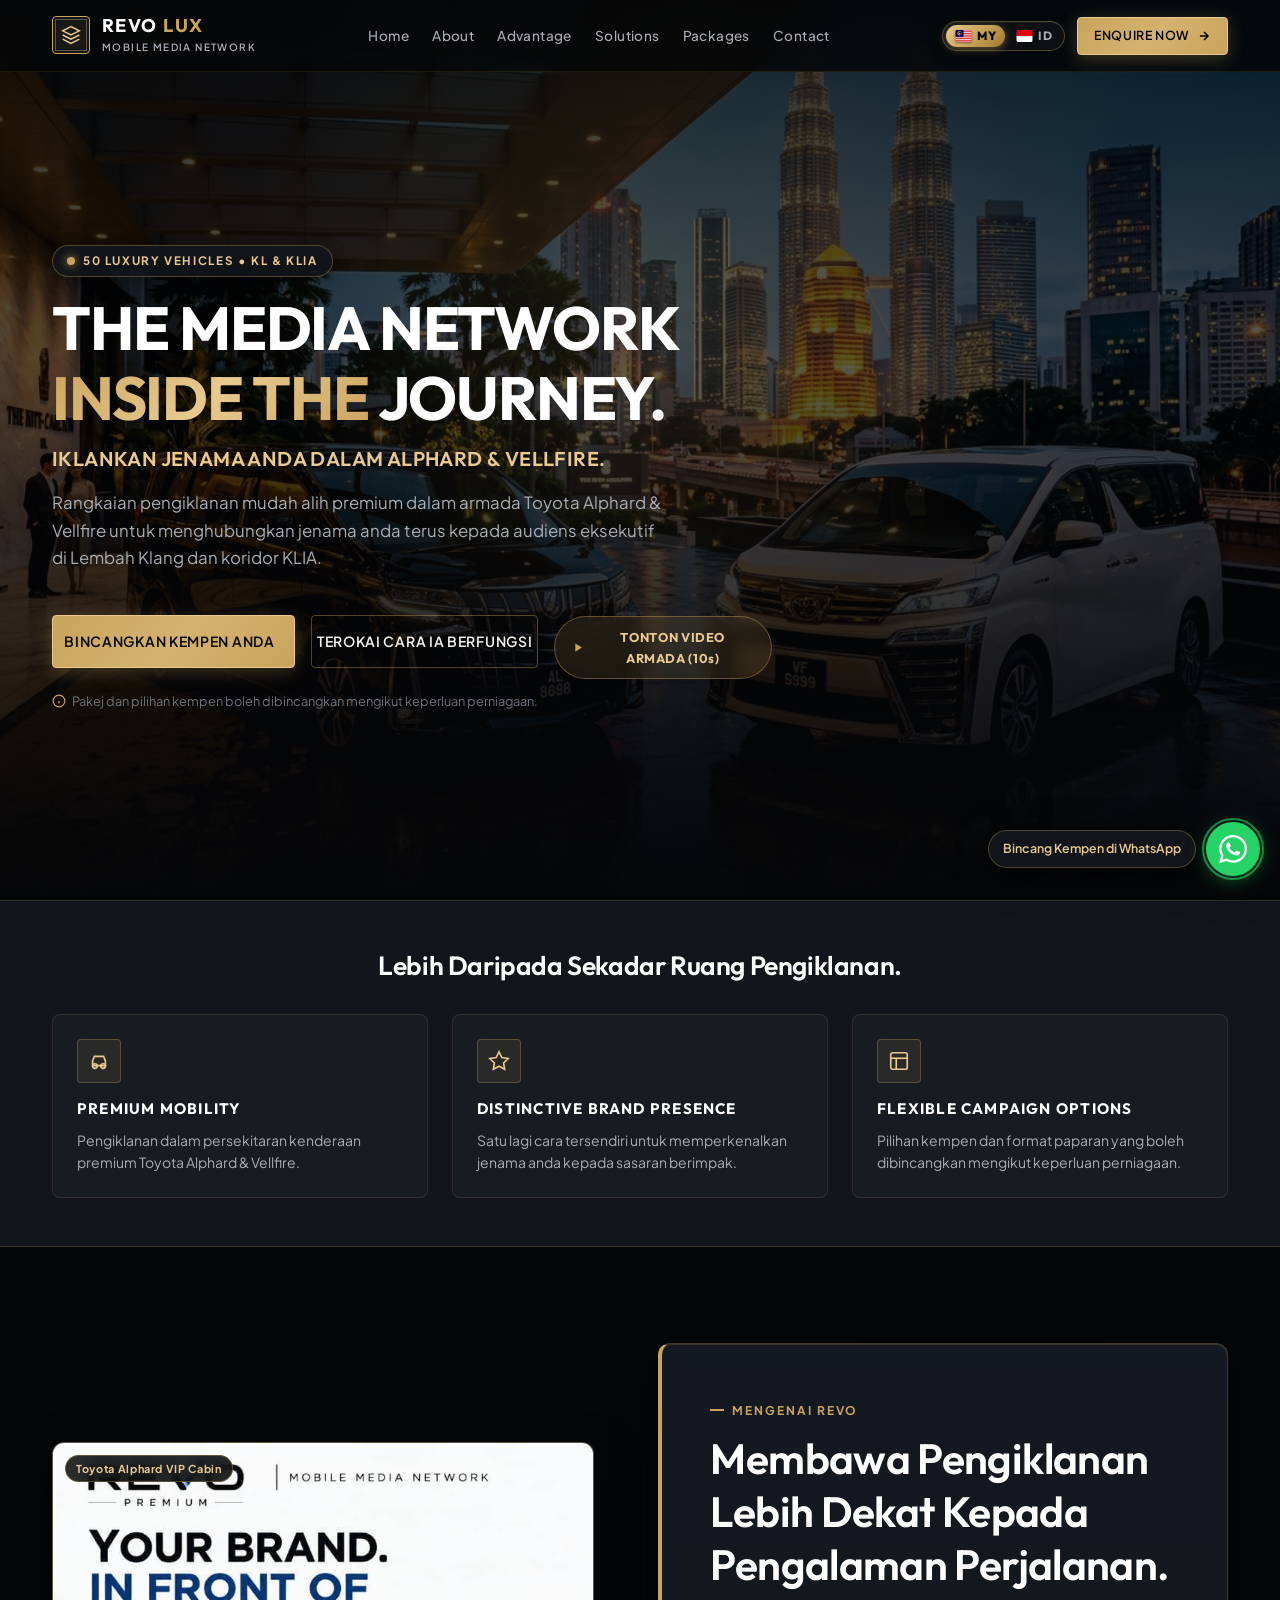
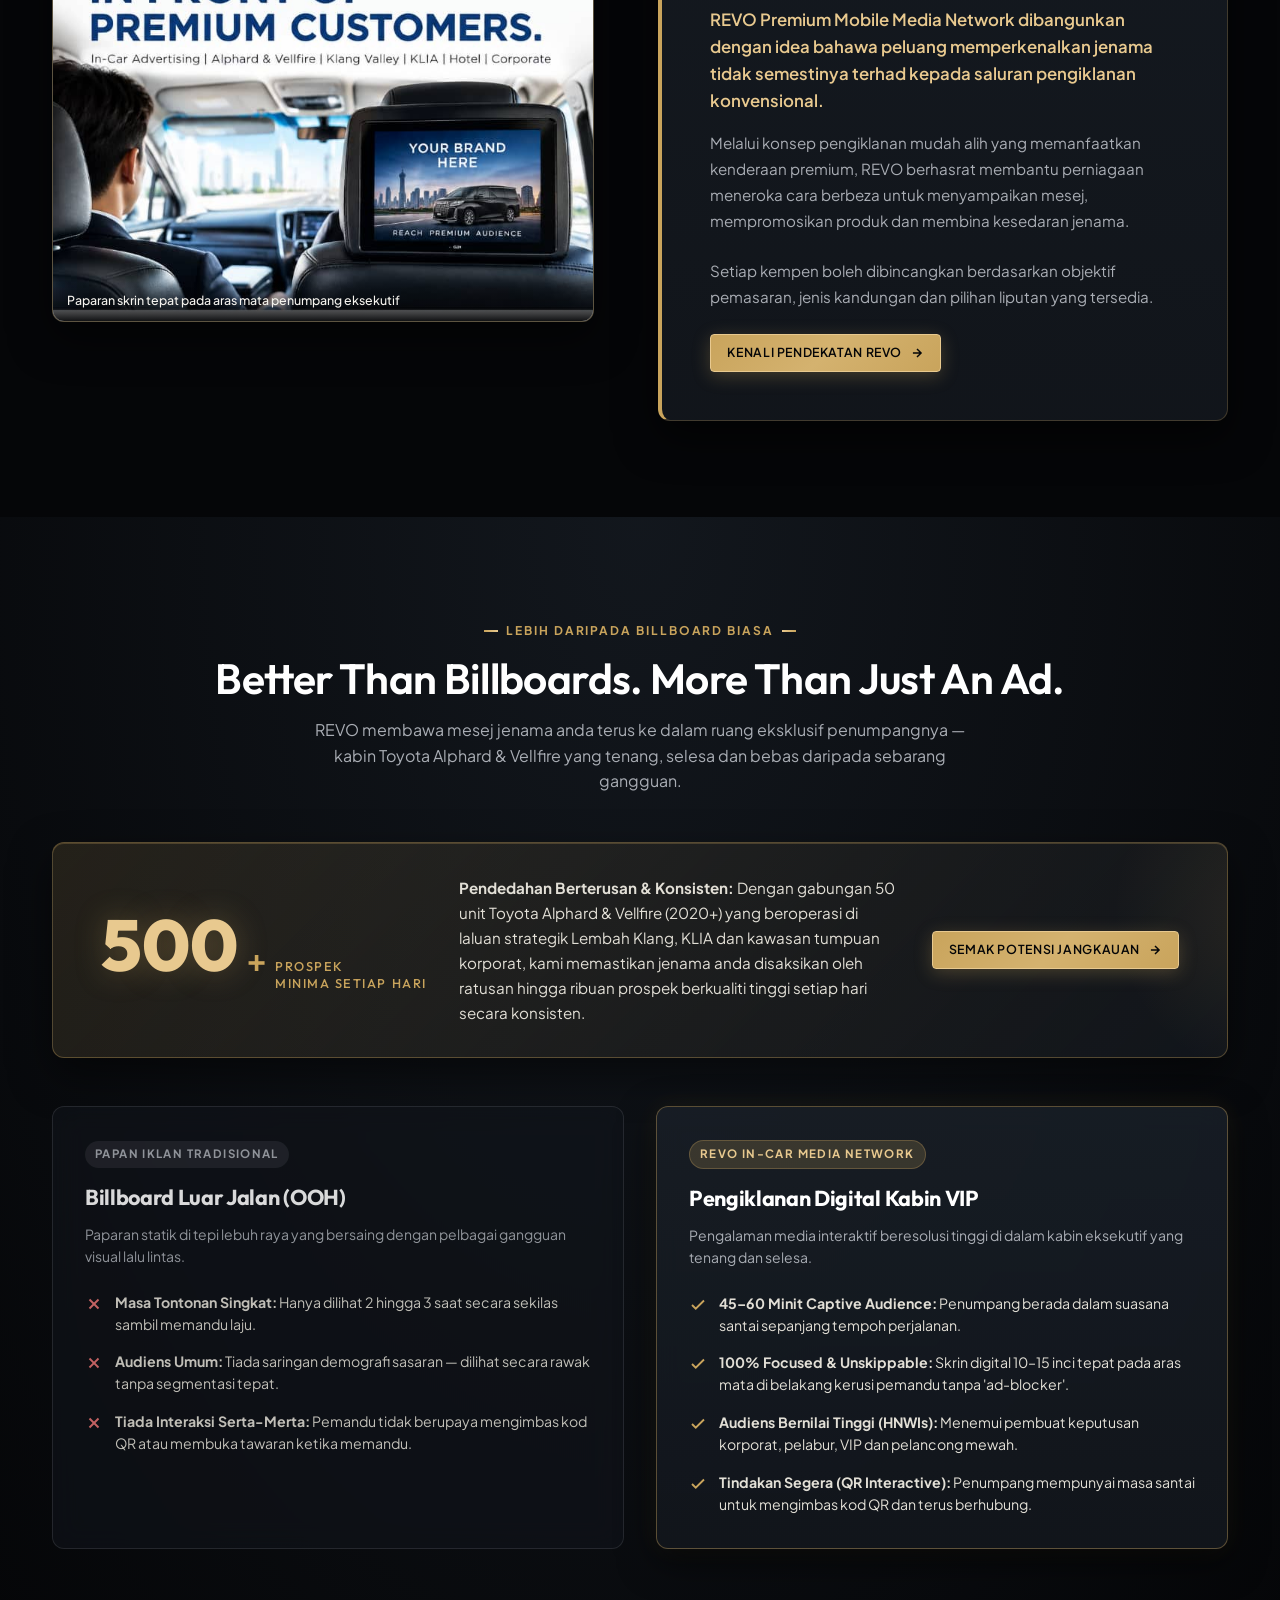
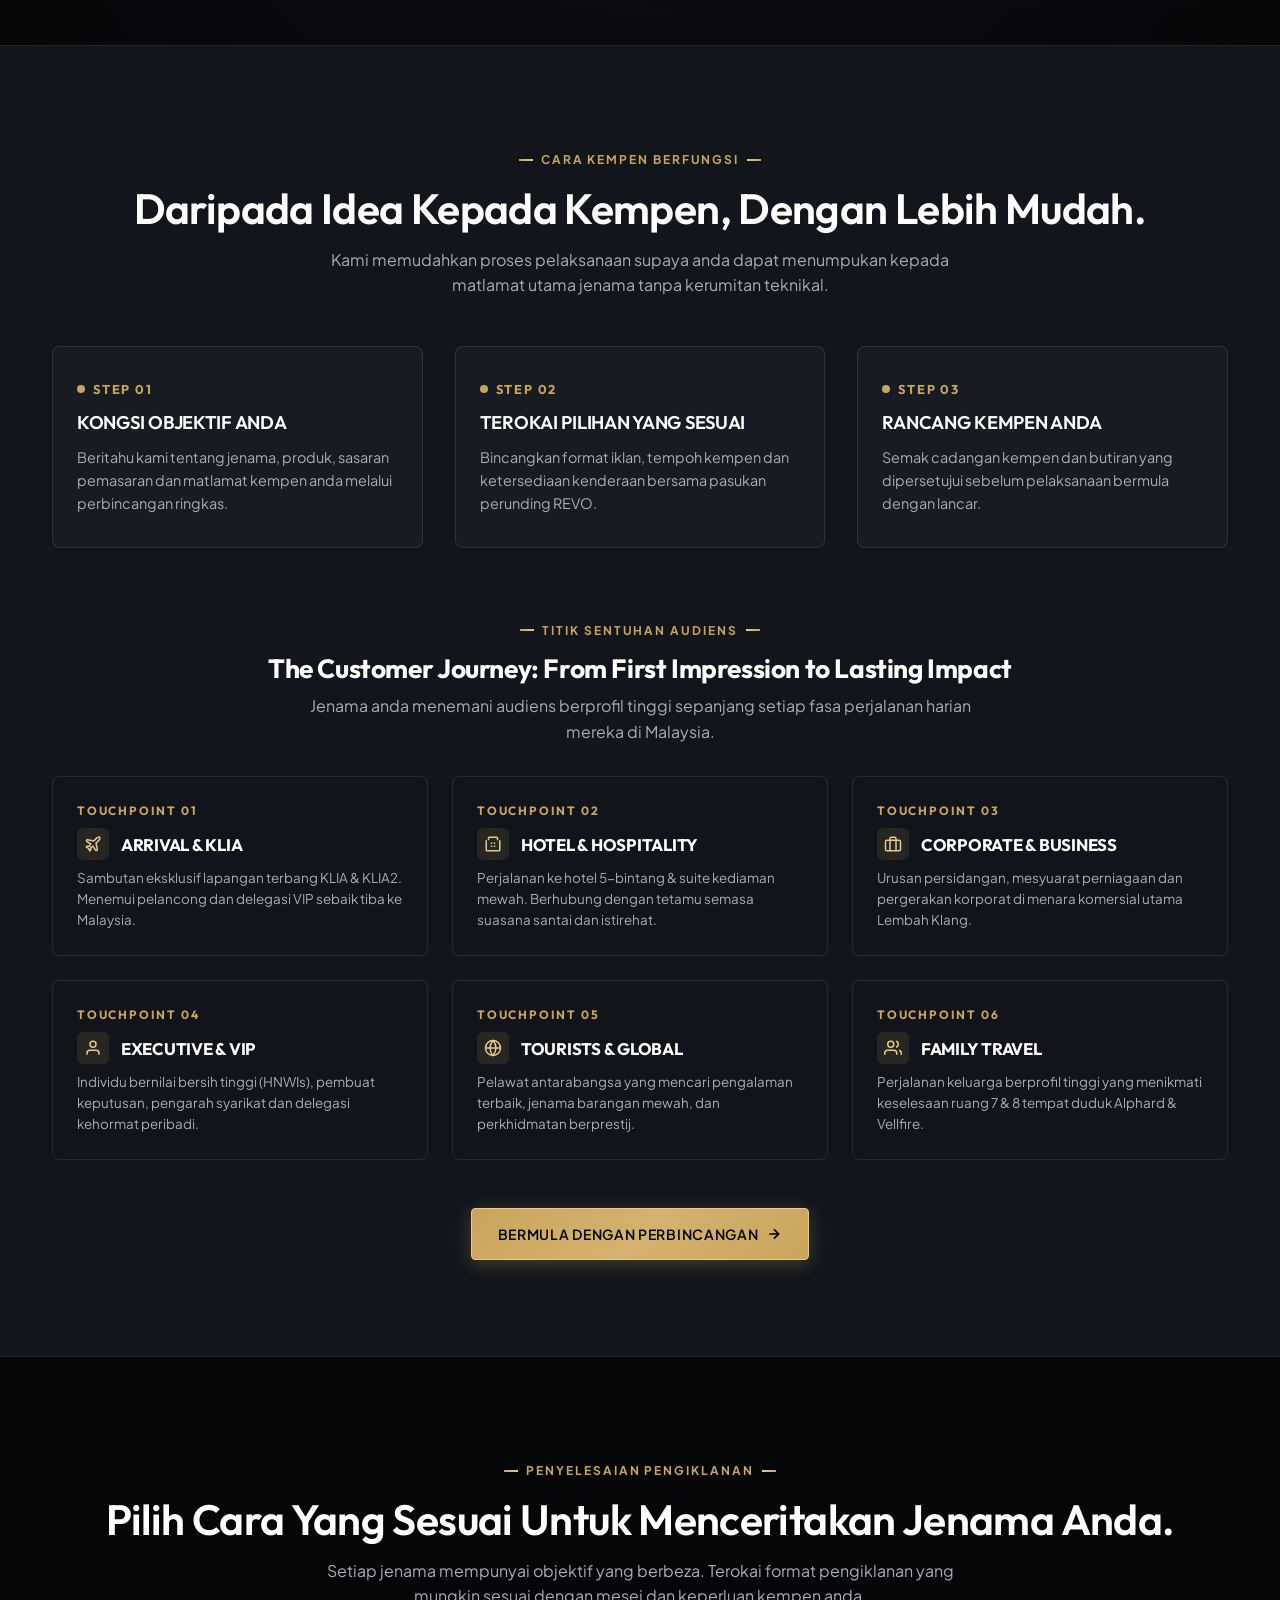
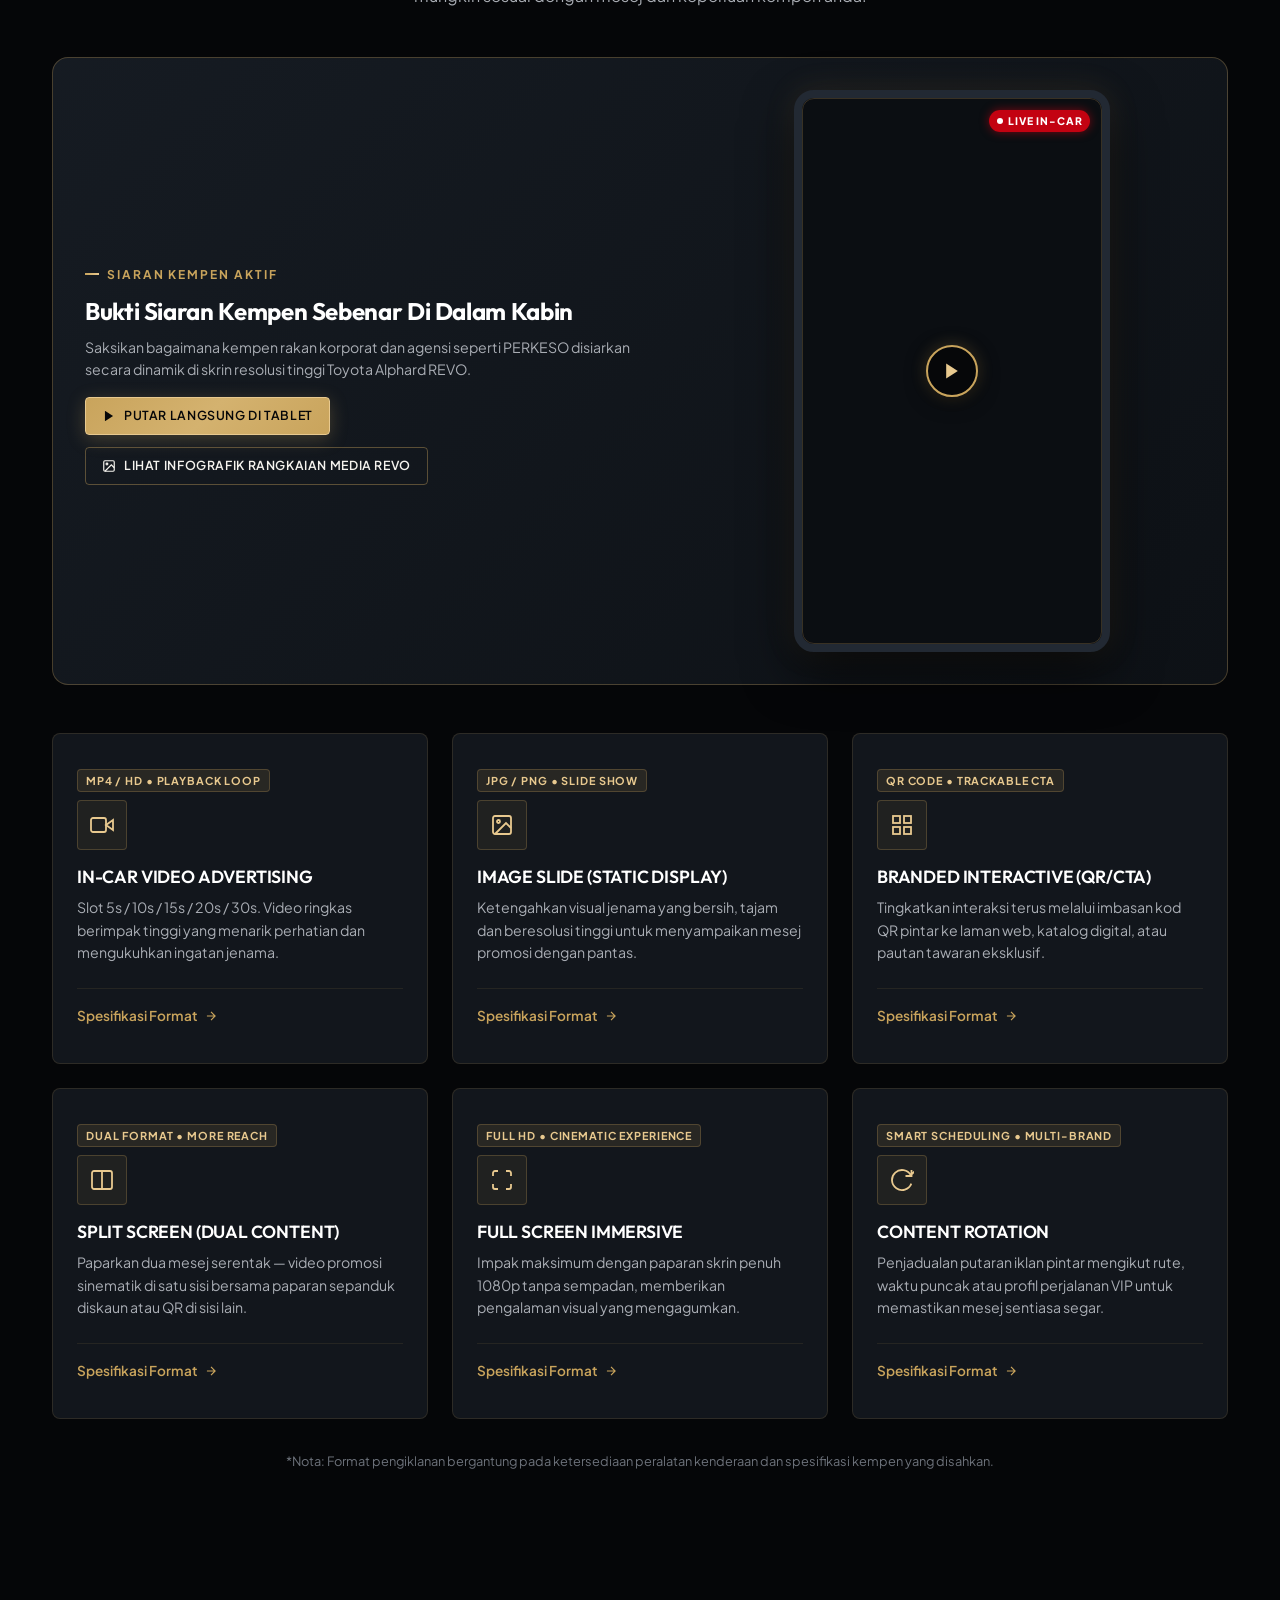
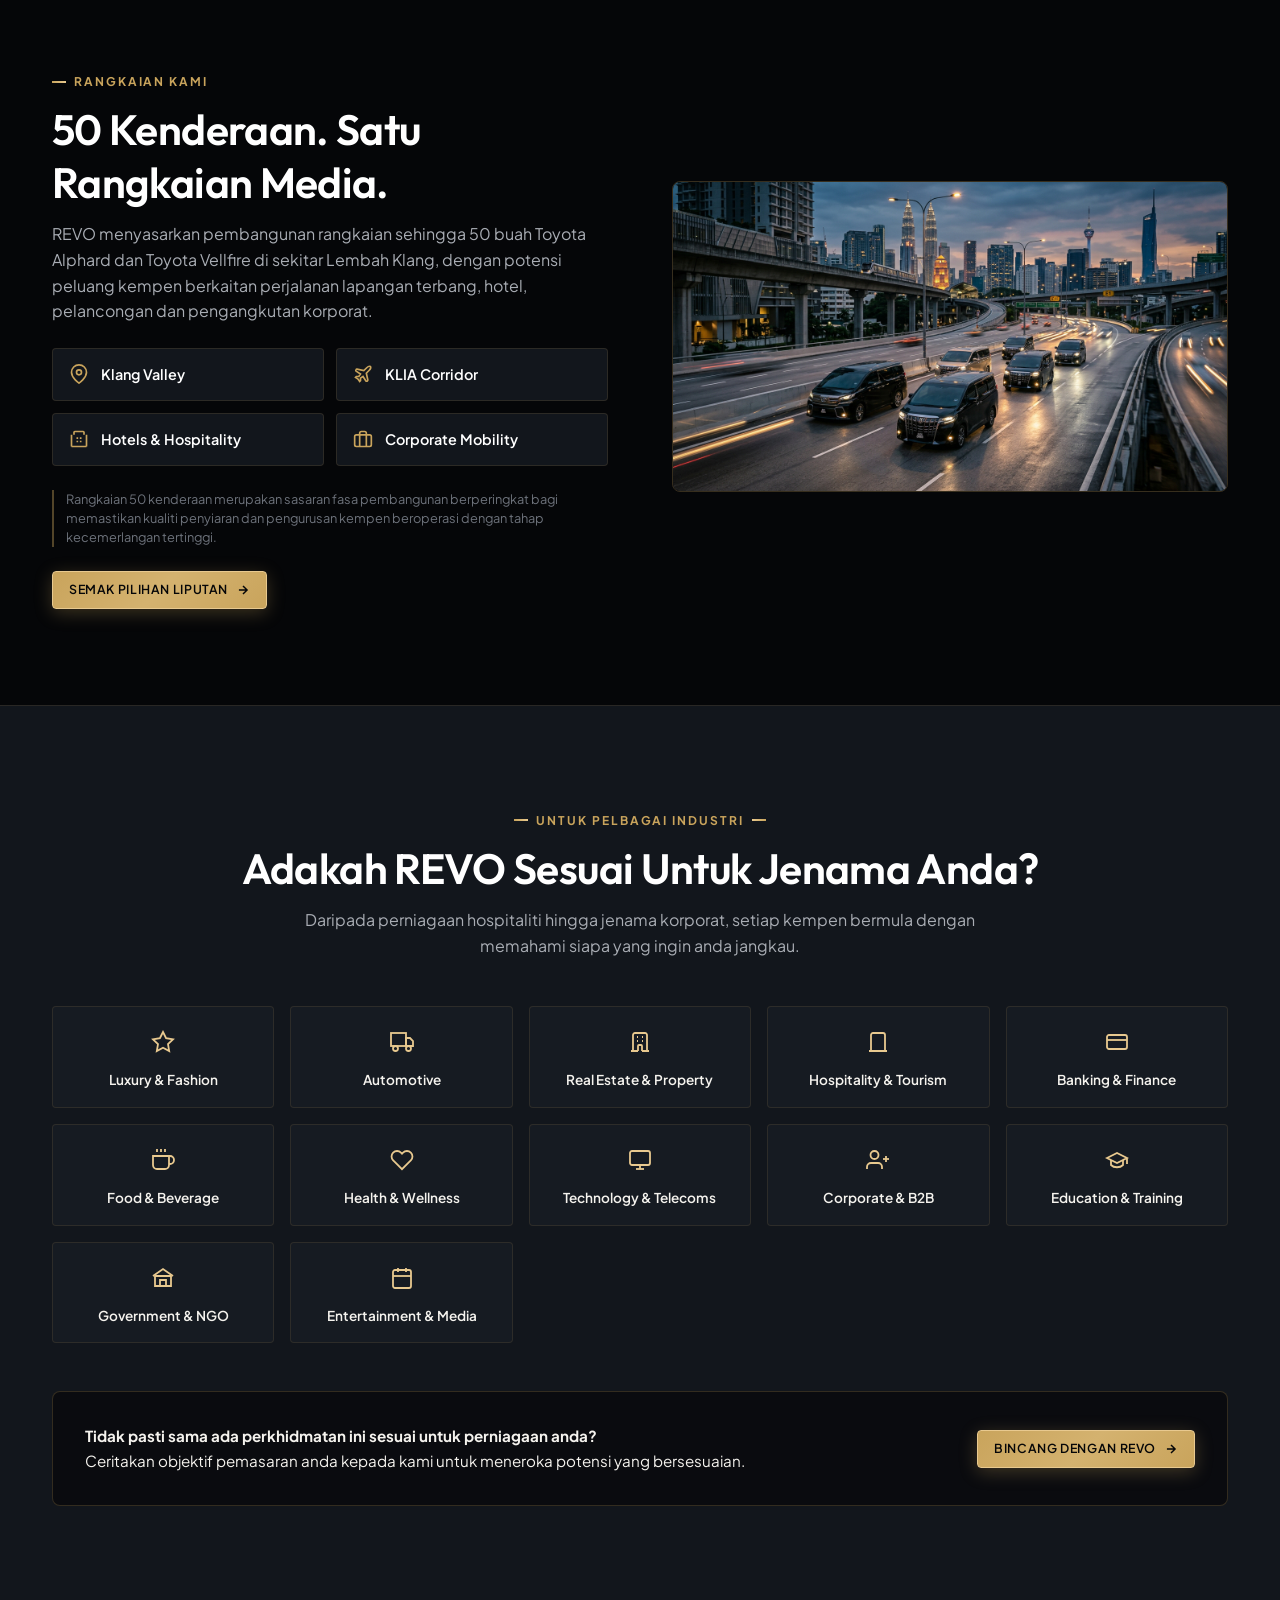
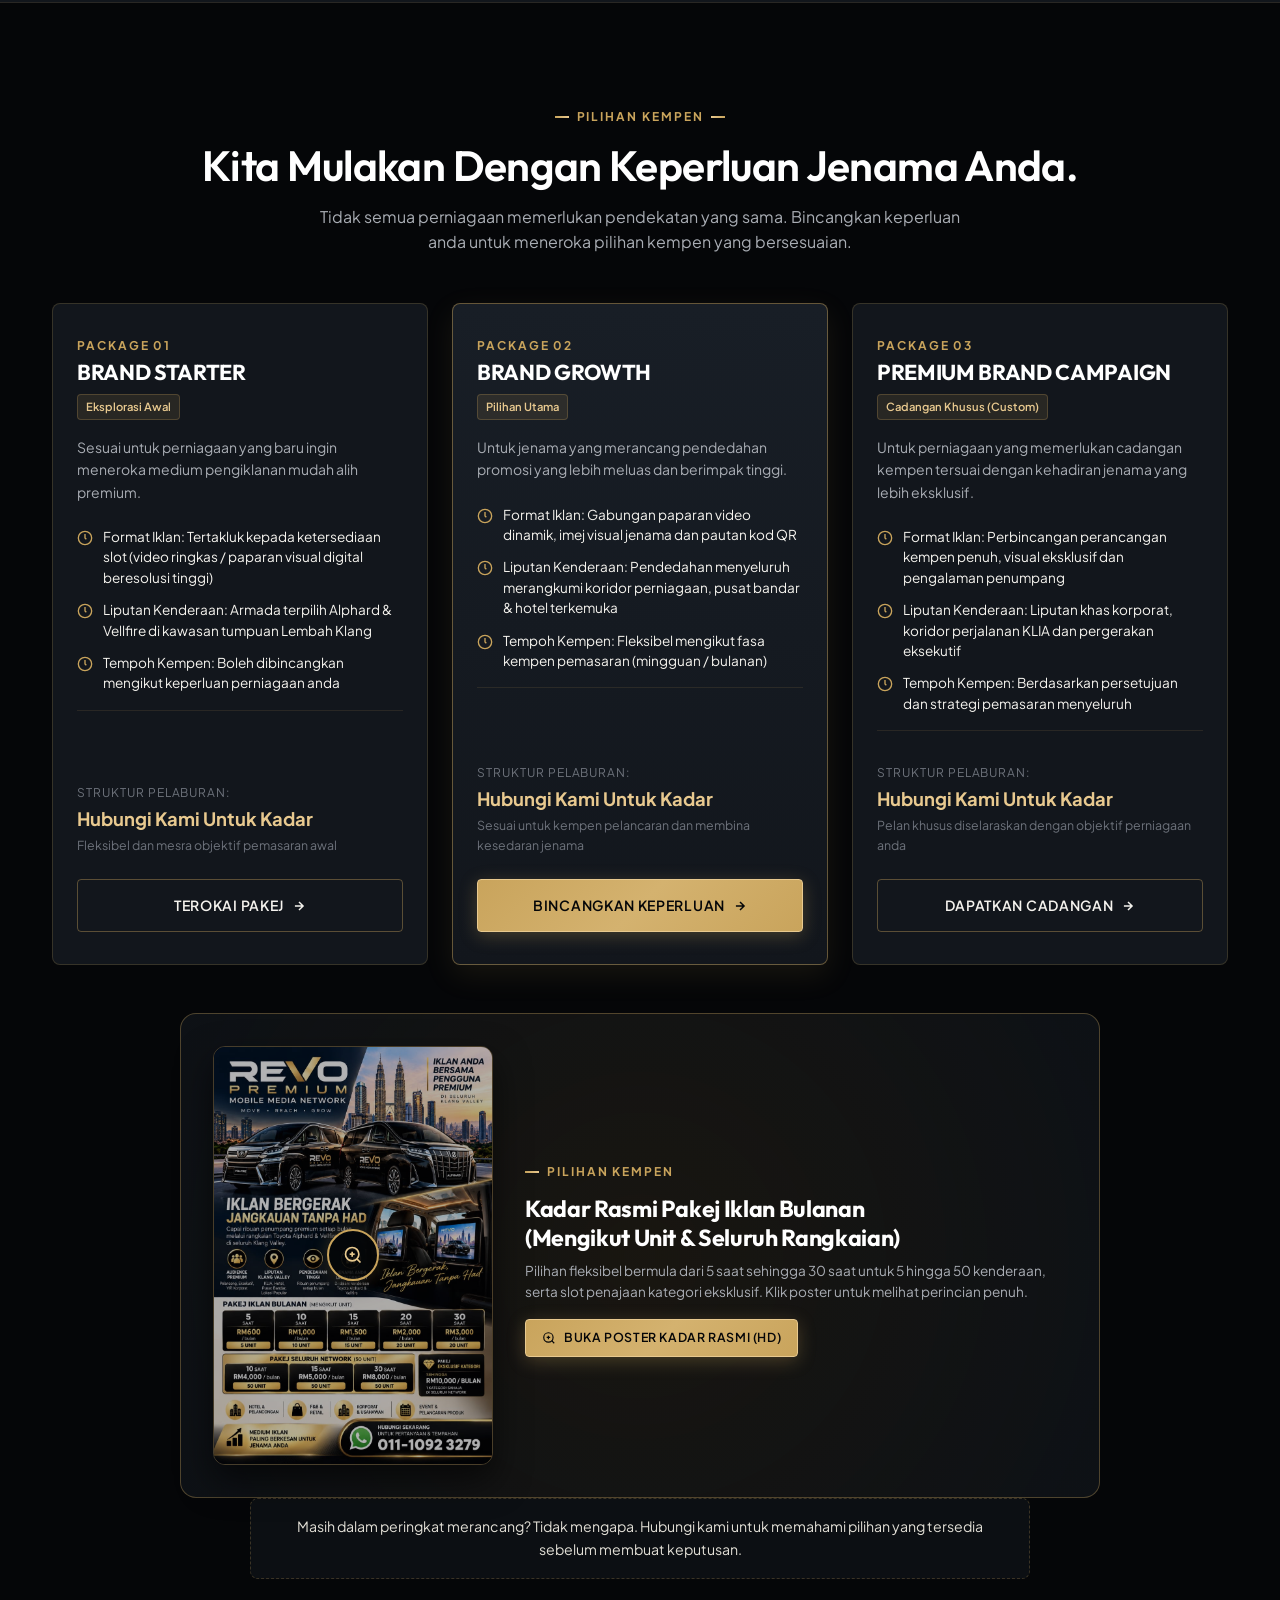
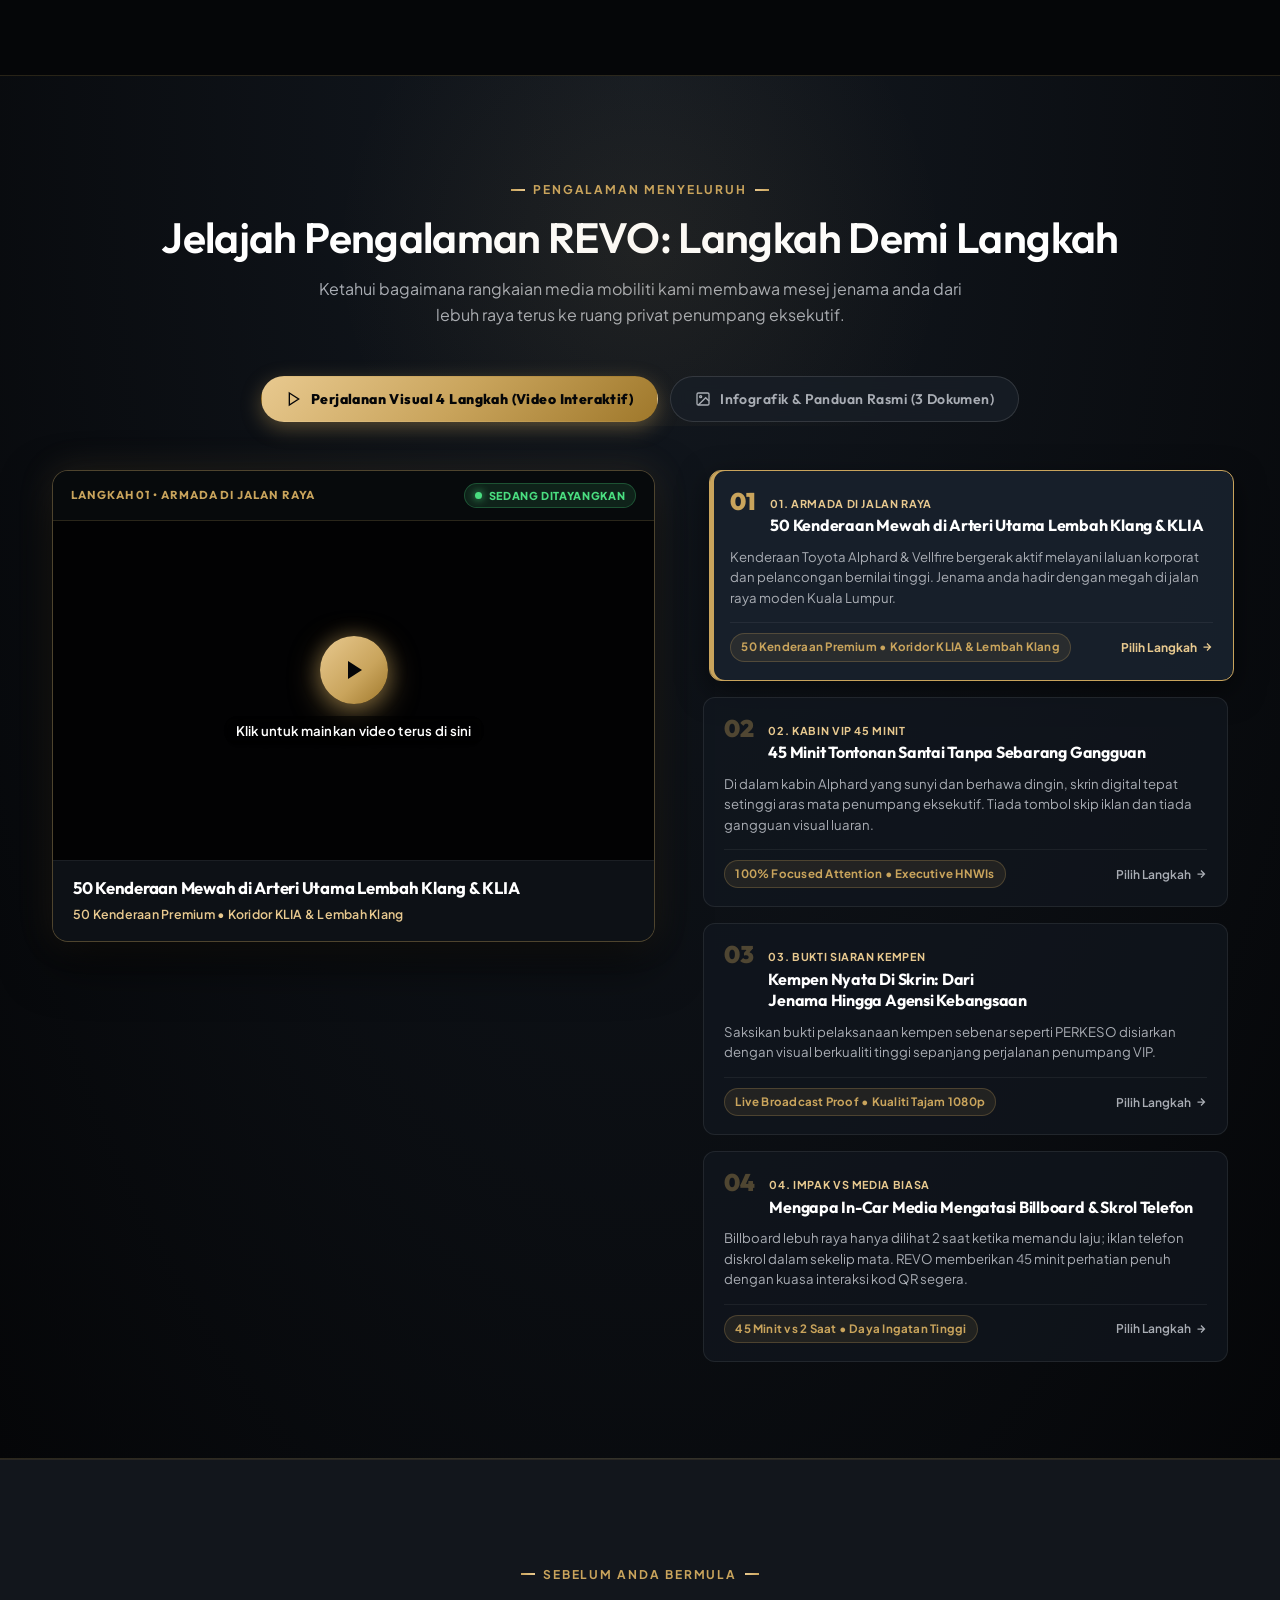
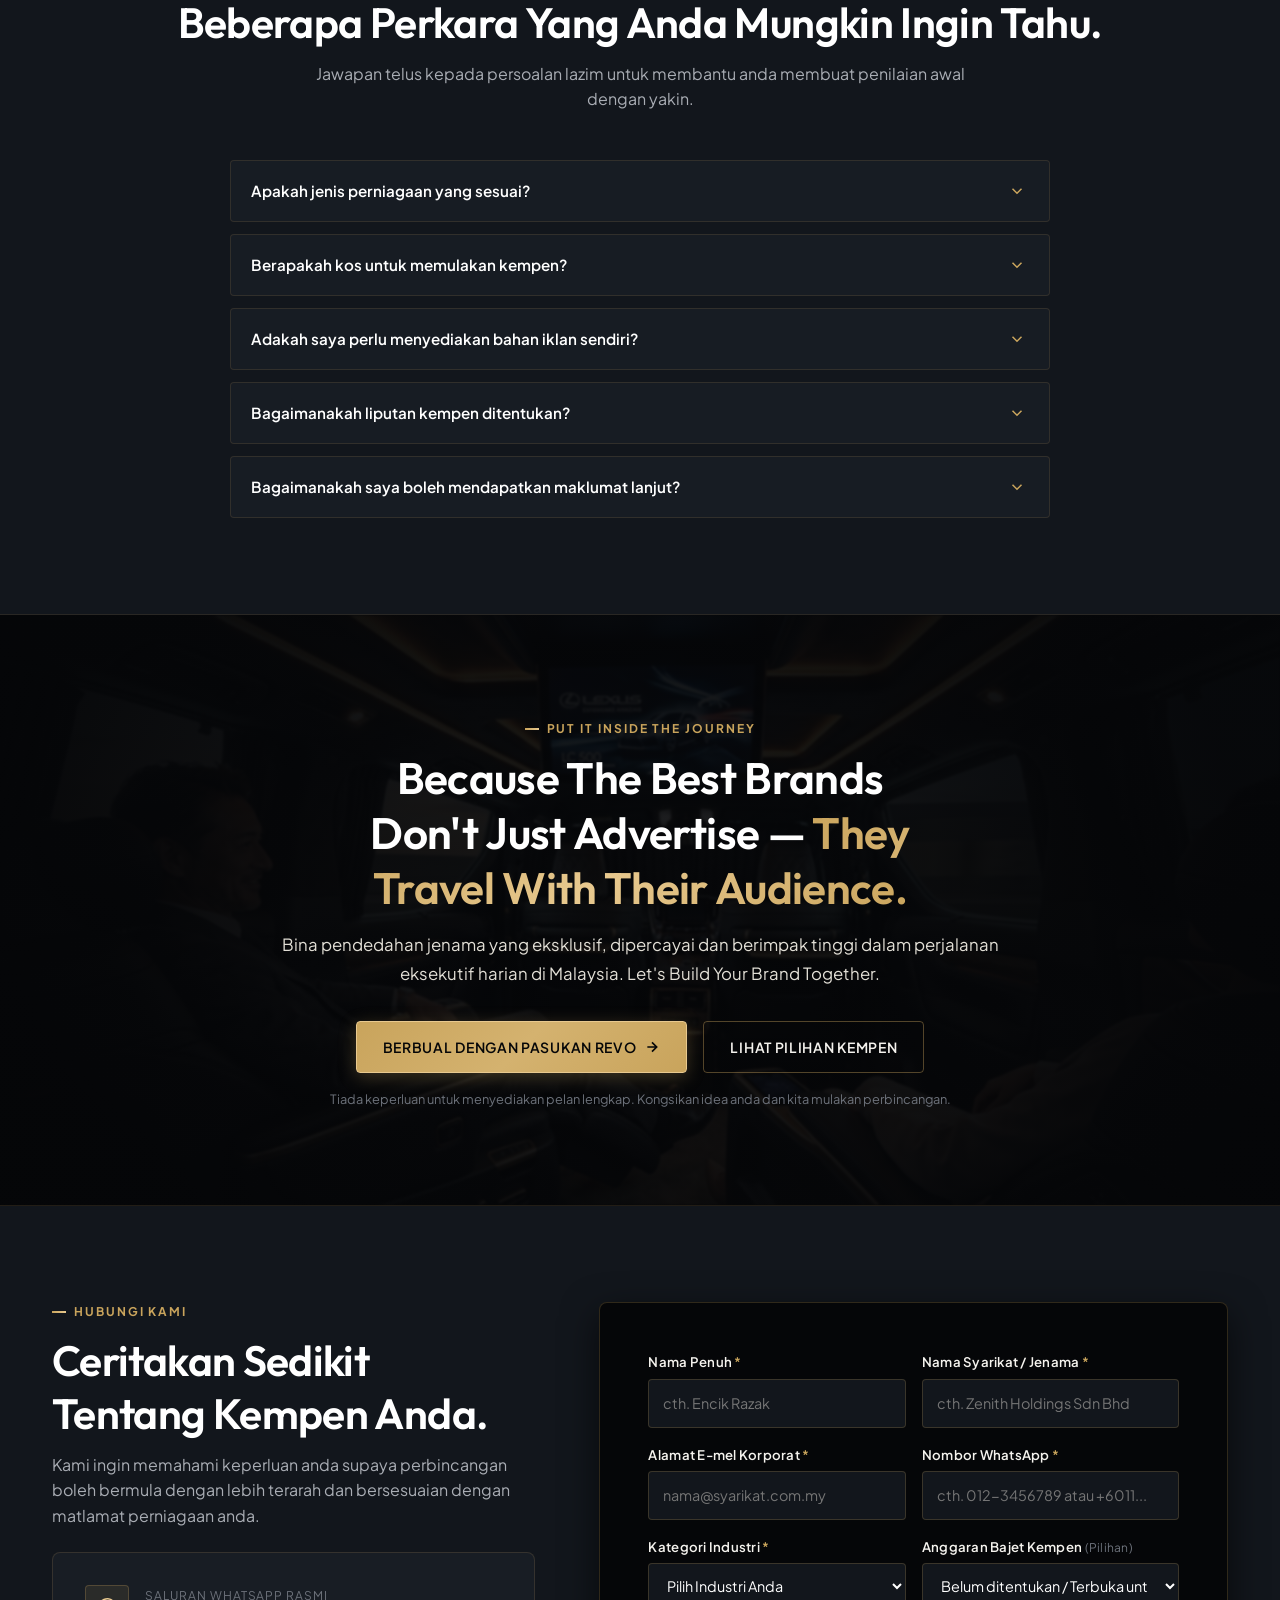
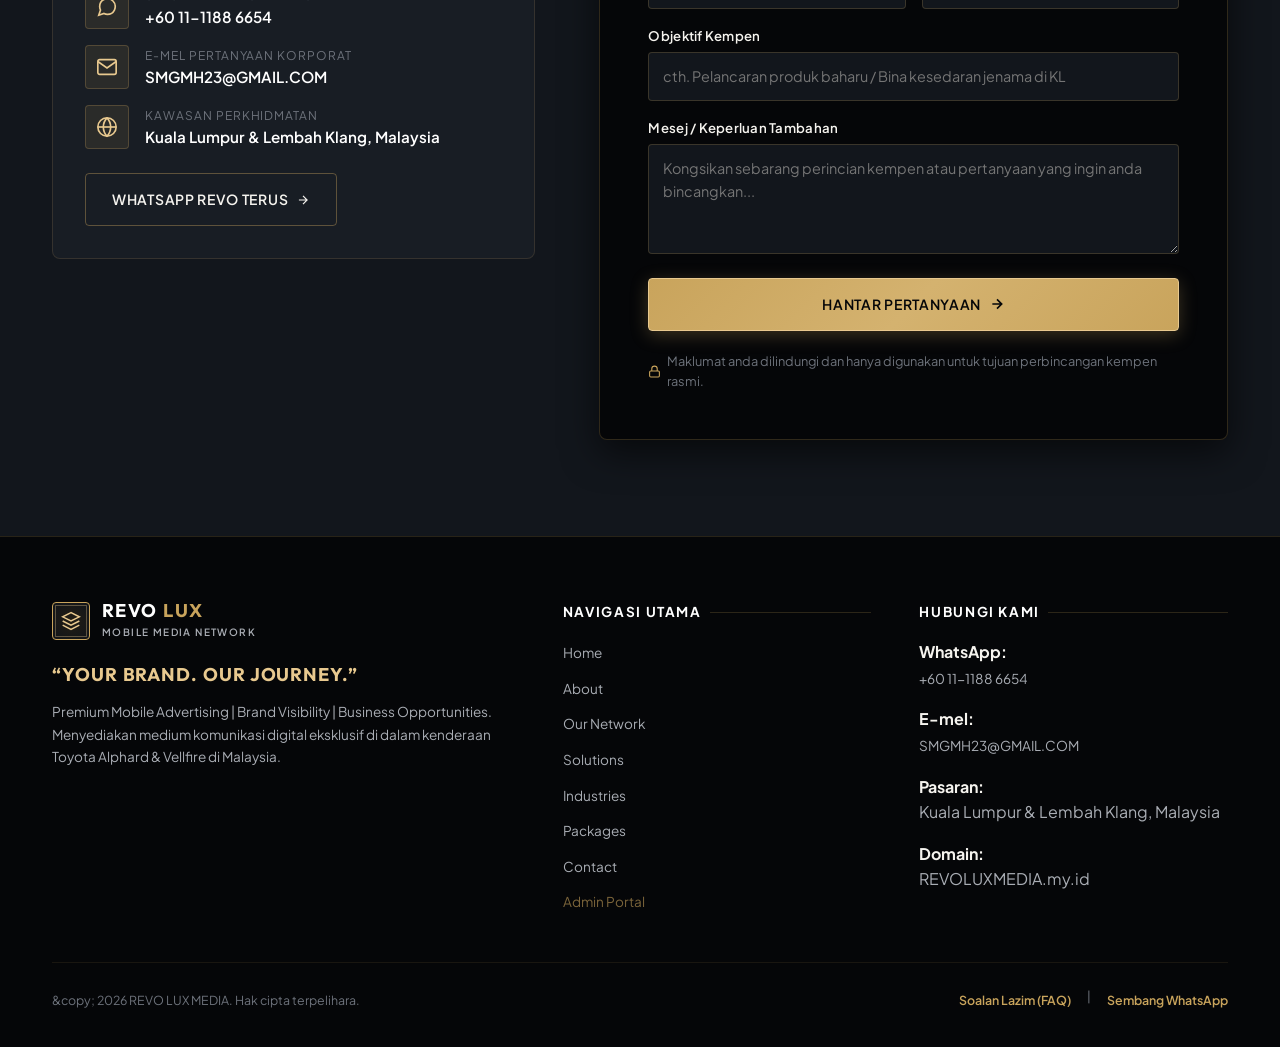
==== commit 8d034114: "Transform media gallery into interactive step-by-step showcase with direct inline video playback and" ====
--- a/index.html
+++ b/index.html
@@ -227,7 +227,7 @@
             <a href="#solutions" class="btn btn-outline btn-full-mobile">
               <span data-i18n="hero_cta_explore">TEROKAI CARA IA BERFUNGSI</span>
             </a>
-            <button type="button" class="hero-video-pill" data-lightbox-video="assets/videos/revo-fleet-cinematic.mp4" data-lightbox-title="Pengalaman Armada REVO • Kuala Lumpur &amp; KLIA" data-lightbox-desc="Tonton paparan sinematik kenderaan Toyota Alphard &amp; Vellfire REVO beroperasi di lebuh raya moden Kuala Lumpur.">
+            <button type="button" class="hero-video-pill" id="heroWatchVideoBtn">
               <svg width="14" height="14" viewBox="0 0 24 24" fill="currentColor"><polygon points="5 3 19 12 5 21 5 3"/></svg>
               <span data-i18n="hero_watch_btn">TONTON VIDEO ARMADA (10s)</span>
             </button>
@@ -572,22 +572,22 @@
               Saksikan bagaimana kempen rakan korporat dan agensi seperti PERKESO disiarkan secara dinamik di skrin resolusi tinggi Toyota Alphard REVO.
             </p>
             <div style="display: flex; flex-wrap: wrap; gap: var(--space-sm);">
-              <button type="button" class="btn btn-primary btn-sm" data-lightbox-video="assets/videos/revo-live-campaign-perkeso.mp4" data-lightbox-title="Bukti Siaran Kempen PERKESO Dalam Kabin REVO" data-lightbox-desc="Rakaman penyiaran kempen PERKESO di skrin digital Alphard REVO.">
+              <button type="button" class="btn btn-primary btn-sm" id="solutionsPlayBtn">
                 <svg width="14" height="14" viewBox="0 0 24 24" fill="currentColor"><polygon points="5 3 19 12 5 21 5 3"/></svg>
-                <span>TONTON SKRIN PENUH</span>
+                <span>PUTAR LANGSUNG DI TABLET</span>
               </button>
-              <button type="button" class="btn btn-outline btn-sm" data-lightbox-image="assets/images/revo-poster-overview.jpg" data-lightbox-title="Infografik Ringkasan Media REVO" data-lightbox-desc="Poster infografik rasmi rangkaian pengiklanan in-car Alphard &amp; Vellfire REVO.">
+              <button type="button" class="btn btn-outline btn-sm" id="solutionsViewInfographicBtn">
                 <svg width="14" height="14" viewBox="0 0 24 24" fill="none" stroke="currentColor" stroke-width="2"><rect x="3" y="3" width="18" height="18" rx="2"/><circle cx="8.5" cy="8.5" r="1.5"/><polyline points="21 15 16 10 5 21"/></svg>
                 <span data-i18n="sol_overview_btn">Lihat Infografik Rangkaian Media REVO</span>
               </button>
             </div>
           </div>
 
-          <!-- Tablet Mockup with Live Video -->
-          <div class="tablet-mockup-frame" data-lightbox-video="assets/videos/revo-live-campaign-perkeso.mp4" data-lightbox-title="Bukti Siaran Kempen PERKESO Dalam Kabin REVO" style="cursor: pointer;">
+          <!-- Tablet Mockup with Live Video (Plays Directly Inline) -->
+          <div class="tablet-mockup-frame" id="solutionsTabletFrame" style="cursor: pointer;">
             <span class="live-badge-glow">LIVE IN-CAR</span>
-            <video src="assets/videos/revo-live-campaign-perkeso.mp4#t=1" muted loop playsinline preload="metadata"></video>
-            <div class="media-play-overlay">
+            <video id="solutionsTabletVideo" src="assets/videos/revo-live-campaign-perkeso.mp4#t=1" muted loop playsinline preload="metadata"></video>
+            <div class="media-play-overlay" id="solutionsTabletOverlay">
               <div class="play-circle-btn">
                 <svg width="20" height="20" viewBox="0 0 24 24" fill="currentColor"><polygon points="5 3 19 12 5 21 5 3"/></svg>
               </div>
@@ -1063,319 +1063,193 @@
     </section>
 
     <!-- ========================================================================
-         9B. DEDICATED MULTIMEDIA & FLEET GALLERY (13 ASSETS SHOWCASE)
+         9B. REVO INTERACTIVE EXPERIENCE SHOWCASE (STEP-BY-STEP NARRATIVE)
          ======================================================================== -->
-    <section class="revo-section gallery-section" id="gallery">
+    <section class="revo-section experience-section" id="experience">
       <div class="revo-container">
         <div class="section-header text-center">
-          <div class="section-tag" data-i18n="gallery_tag">GALERI MEDIA &amp; ARMADA</div>
-          <h2 class="section-title" data-i18n="gallery_title">Pustaka Visual &amp; Bukti Siaran Eksklusif REVO</h2>
-          <p class="section-subtitle" data-i18n="gallery_subtitle">
-            Terokai video armada, suasana kabin VIP, ujian perbandingan impak iklan, serta infografik dan kadar rasmi REVO.
+          <div class="section-tag" data-i18n="exp_tag">PENGALAMAN MENYELURUH</div>
+          <h2 class="section-title" data-i18n="exp_title">Jelajah Pengalaman REVO: Langkah Demi Langkah</h2>
+          <p class="section-subtitle" data-i18n="exp_subtitle">
+            Ketahui bagaimana rangkaian media mobiliti kami membawa mesej jenama anda dari lebuh raya terus ke ruang privat penumpang eksekutif.
           </p>
         </div>
 
-        <!-- Filter Tabs -->
-        <div class="gallery-filter-tabs">
-          <button type="button" class="gallery-tab-btn active" data-filter="all" data-i18n="gallery_tab_all">Semua Media (13)</button>
-          <button type="button" class="gallery-tab-btn" data-filter="fleet" data-i18n="gallery_tab_fleet">Video Kabin &amp; Armada (4)</button>
-          <button type="button" class="gallery-tab-btn" data-filter="comparison" data-i18n="gallery_tab_comparison">Video Perbandingan Iklan (5)</button>
-          <button type="button" class="gallery-tab-btn" data-filter="posters" data-i18n="gallery_tab_posters">Poster &amp; Infografik Rasmi (4)</button>
-        </div>
-
-        <!-- Gallery Grid -->
-        <div class="gallery-grid">
-          <!-- 1. Video: Fleet Cinematic -->
-          <div class="gallery-item-card" data-category="fleet">
-            <div class="gallery-media-thumb" data-lightbox-video="assets/videos/revo-fleet-cinematic.mp4" data-lightbox-title="Armada Sinematik Alphard &amp; Vellfire REVO" data-lightbox-desc="Paparan luar kenderaan bergerak seiring di latar mercu tanda Kuala Lumpur.">
-              <span class="media-card-badge">VIDEO • 10s</span>
-              <video src="assets/videos/revo-fleet-cinematic.mp4#t=1" muted loop playsinline preload="metadata"></video>
-              <div class="media-play-overlay">
-                <div class="play-circle-btn"><svg width="18" height="18" viewBox="0 0 24 24" fill="currentColor"><polygon points="5 3 19 12 5 21 5 3"/></svg></div>
-              </div>
-            </div>
-            <div class="gallery-item-info">
-              <span class="gallery-item-category">ARMADA DI JALAN RAYA</span>
-              <h3 class="gallery-item-title">Armada Sinematik Alphard &amp; Vellfire</h3>
-              <p class="gallery-item-desc">Imej bergerak 50 kenderaan premium REVO di lebuh raya moden KL &amp; koridor KLIA.</p>
-              <div class="gallery-action-row">
-                <button type="button" class="gallery-action-btn" data-lightbox-video="assets/videos/revo-fleet-cinematic.mp4" data-lightbox-title="Armada Sinematik Alphard &amp; Vellfire REVO">
-                  <svg width="14" height="14" viewBox="0 0 24 24" fill="currentColor"><polygon points="5 3 19 12 5 21 5 3"/></svg>
-                  <span data-i18n="gallery_play_video">Mainkan Video</span>
-                </button>
-              </div>
-            </div>
-          </div>
-
-          <!-- 2. Video: In-Cabin Experience -->
-          <div class="gallery-item-card" data-category="fleet">
-            <div class="gallery-media-thumb" data-lightbox-video="assets/videos/revo-cabin-experience.mp4" data-lightbox-title="Pengalaman Kabin Eksekutif VIP" data-lightbox-desc="Tontonan selesa 45 minit tanpa sebarang gangguan di kerusi kapten Alphard.">
-              <span class="media-card-badge">VIDEO • 10s</span>
-              <video src="assets/videos/revo-cabin-experience.mp4#t=1" muted loop playsinline preload="metadata"></video>
-              <div class="media-play-overlay">
-                <div class="play-circle-btn"><svg width="18" height="18" viewBox="0 0 24 24" fill="currentColor"><polygon points="5 3 19 12 5 21 5 3"/></svg></div>
-              </div>
-            </div>
-            <div class="gallery-item-info">
-              <span class="gallery-item-category">PENGALAMAN DALAMAN</span>
-              <h3 class="gallery-item-title">Pengalaman Tontonan Kabin VIP</h3>
-              <p class="gallery-item-desc">Skrin 1080p berdefinisi tinggi tepat pada paras pandangan penumpang korporat.</p>
-              <div class="gallery-action-row">
-                <button type="button" class="gallery-action-btn" data-lightbox-video="assets/videos/revo-cabin-experience.mp4" data-lightbox-title="Pengalaman Kabin Eksekutif VIP">
-                  <svg width="14" height="14" viewBox="0 0 24 24" fill="currentColor"><polygon points="5 3 19 12 5 21 5 3"/></svg>
-                  <span data-i18n="gallery_play_video">Mainkan Video</span>
-                </button>
-              </div>
-            </div>
-          </div>
-
-          <!-- 3. Video: VIP Boarding -->
-          <div class="gallery-item-card" data-category="fleet">
-            <div class="gallery-media-thumb" data-lightbox-video="assets/videos/revo-vip-boarding.mp4" data-lightbox-title="Pengalaman Menaiki Armada VIP" data-lightbox-desc="Langkah eksklusif tetamu kehormat menaiki kenderaan Toyota Alphard REVO.">
-              <span class="media-card-badge">VIDEO • 21s</span>
-              <video src="assets/videos/revo-vip-boarding.mp4#t=1" muted loop playsinline preload="metadata"></video>
-              <div class="media-play-overlay">
-                <div class="play-circle-btn"><svg width="18" height="18" viewBox="0 0 24 24" fill="currentColor"><polygon points="5 3 19 12 5 21 5 3"/></svg></div>
-              </div>
-            </div>
-            <div class="gallery-item-info">
-              <span class="gallery-item-category">PERJALANAN EKSEKUTIF</span>
-              <h3 class="gallery-item-title">Langkah Masuk VIP Ke Alphard</h3>
-              <p class="gallery-item-desc">Sentuhan mobiliti mewah melayani delegasi perniagaan, pelancong dan tetamu VIP.</p>
-              <div class="gallery-action-row">
-                <button type="button" class="gallery-action-btn" data-lightbox-video="assets/videos/revo-vip-boarding.mp4" data-lightbox-title="Pengalaman Menaiki Armada VIP">
-                  <svg width="14" height="14" viewBox="0 0 24 24" fill="currentColor"><polygon points="5 3 19 12 5 21 5 3"/></svg>
-                  <span data-i18n="gallery_play_video">Mainkan Video</span>
-                </button>
-              </div>
-            </div>
-          </div>
-
-          <!-- 4. Video: Live Campaign PERKESO -->
-          <div class="gallery-item-card" data-category="fleet">
-            <div class="gallery-media-thumb" data-lightbox-video="assets/videos/revo-live-campaign-perkeso.mp4" data-lightbox-title="Siaran Kempen PERKESO Dalam Kabin" data-lightbox-desc="Bukti nyata penyiaran iklan pelanggan korporat dan agensi kerajaan di skrin REVO.">
-              <span class="media-card-badge" style="border-color:#e70011;color:#ff6b6b;">LIVE CAMPAIGN • 10s</span>
-              <video src="assets/videos/revo-live-campaign-perkeso.mp4#t=1" muted loop playsinline preload="metadata"></video>
-              <div class="media-play-overlay">
-                <div class="play-circle-btn"><svg width="18" height="18" viewBox="0 0 24 24" fill="currentColor"><polygon points="5 3 19 12 5 21 5 3"/></svg></div>
-              </div>
-            </div>
-            <div class="gallery-item-info">
-              <span class="gallery-item-category">BUKTI SIARAN RASMI</span>
-              <h3 class="gallery-item-title">Kempen PERKESO Di Skrin Alphard</h3>
-              <p class="gallery-item-desc">Penyiaran kempen pemulihan PERKESO secara langsung kepada penumpang VIP.</p>
-              <div class="gallery-action-row">
-                <button type="button" class="gallery-action-btn" data-lightbox-video="assets/videos/revo-live-campaign-perkeso.mp4" data-lightbox-title="Siaran Kempen PERKESO Dalam Kabin">
-                  <svg width="14" height="14" viewBox="0 0 24 24" fill="currentColor"><polygon points="5 3 19 12 5 21 5 3"/></svg>
-                  <span data-i18n="gallery_play_video">Mainkan Video</span>
-                </button>
-              </div>
-            </div>
-          </div>
-
-          <!-- 5. Video: Highway Billboard Comparison -->
-          <div class="gallery-item-card" data-category="comparison">
-            <div class="gallery-media-thumb" data-lightbox-video="assets/videos/revo-vs-billboard.mp4" data-lightbox-title="Ujian Papan Iklan Lebuhraya" data-lightbox-desc="Ujian tumpuan pemandu terhadap billboard lebuhraya berbanding kabin santai.">
-              <span class="media-card-badge">PERBANDINGAN • 11s</span>
-              <video src="assets/videos/revo-vs-billboard.mp4#t=1" muted loop playsinline preload="metadata"></video>
-              <div class="media-play-overlay">
-                <div class="play-circle-btn"><svg width="18" height="18" viewBox="0 0 24 24" fill="currentColor"><polygon points="5 3 19 12 5 21 5 3"/></svg></div>
-              </div>
-            </div>
-            <div class="gallery-item-info">
-              <span class="gallery-item-category">SALURAN TRADISIONAL</span>
-              <h3 class="gallery-item-title">Billboard Iklan Di Lebuhraya?</h3>
-              <p class="gallery-item-desc">Hanya dilihat 2 saat ketika memandu laju berbanding 45 minit di dalam REVO.</p>
-              <div class="gallery-action-row">
-                <button type="button" class="gallery-action-btn" data-lightbox-video="assets/videos/revo-vs-billboard.mp4" data-lightbox-title="Ujian Papan Iklan Lebuhraya">
-                  <svg width="14" height="14" viewBox="0 0 24 24" fill="currentColor"><polygon points="5 3 19 12 5 21 5 3"/></svg>
-                  <span data-i18n="gallery_play_video">Mainkan Video</span>
-                </button>
-              </div>
-            </div>
-          </div>
-
-          <!-- 6. Video: Mobile Social Scroll Comparison -->
-          <div class="gallery-item-card" data-category="comparison">
-            <div class="gallery-media-thumb" data-lightbox-video="assets/videos/revo-vs-mobile-scroll.mp4" data-lightbox-title="Iklan di Telefon Bimbit" data-lightbox-desc="Kajian tabiat pengguna menatal pantas media sosial dan mengabaikan iklan feed.">
-              <span class="media-card-badge">PERBANDINGAN • 12s</span>
-              <video src="assets/videos/revo-vs-mobile-scroll.mp4#t=1" muted loop playsinline preload="metadata"></video>
-              <div class="media-play-overlay">
-                <div class="play-circle-btn"><svg width="18" height="18" viewBox="0 0 24 24" fill="currentColor"><polygon points="5 3 19 12 5 21 5 3"/></svg></div>
-              </div>
-            </div>
-            <div class="gallery-item-info">
-              <span class="gallery-item-category">SALURAN DIGITAL</span>
-              <h3 class="gallery-item-title">Iklan Di Telefon Bimbit?</h3>
-              <p class="gallery-item-desc">Penonton menatal pantas dan mudah mengabaikan promosi dalam suapan media sosial.</p>
-              <div class="gallery-action-row">
-                <button type="button" class="gallery-action-btn" data-lightbox-video="assets/videos/revo-vs-mobile-scroll.mp4" data-lightbox-title="Iklan di Telefon Bimbit">
-                  <svg width="14" height="14" viewBox="0 0 24 24" fill="currentColor"><polygon points="5 3 19 12 5 21 5 3"/></svg>
-                  <span data-i18n="gallery_play_video">Mainkan Video</span>
-                </button>
-              </div>
-            </div>
-          </div>
-
-          <!-- 7. Video: Mall Poster Comparison -->
-          <div class="gallery-item-card" data-category="comparison">
-            <div class="gallery-media-thumb" data-lightbox-video="assets/videos/revo-vs-poster-mall.mp4" data-lightbox-title="Ujian Poster Awam &amp; Mall" data-lightbox-desc="Kesesakan orang ramai yang berlalu-lalang tanpa menumpukan perhatian kepada poster.">
-              <span class="media-card-badge">PERBANDINGAN • 12s</span>
-              <video src="assets/videos/revo-vs-poster-mall.mp4#t=1" muted loop playsinline preload="metadata"></video>
-              <div class="media-play-overlay">
-                <div class="play-circle-btn"><svg width="18" height="18" viewBox="0 0 24 24" fill="currentColor"><polygon points="5 3 19 12 5 21 5 3"/></svg></div>
-              </div>
-            </div>
-            <div class="gallery-item-info">
-              <span class="gallery-item-category">SALURAN TEMPAT AWAM</span>
-              <h3 class="gallery-item-title">Poster Pusat Beli-Belah?</h3>
-              <p class="gallery-item-desc">Penuh gangguan visual di tempat sesak berbanding suasana privat kabin kenderaan.</p>
-              <div class="gallery-action-row">
-                <button type="button" class="gallery-action-btn" data-lightbox-video="assets/videos/revo-vs-poster-mall.mp4" data-lightbox-title="Ujian Poster Awam &amp; Mall">
-                  <svg width="14" height="14" viewBox="0 0 24 24" fill="currentColor"><polygon points="5 3 19 12 5 21 5 3"/></svg>
-                  <span data-i18n="gallery_play_video">Mainkan Video</span>
-                </button>
-              </div>
-            </div>
-          </div>
-
-          <!-- 8. Video: TV & Media Social Comparison -->
-          <div class="gallery-item-card" data-category="comparison">
-            <div class="gallery-media-thumb" data-lightbox-video="assets/videos/revo-vs-tv-social.mp4" data-lightbox-title="Ujian Iklan TV &amp; Media Sosial" data-lightbox-desc="Gangguan tontonan di rumah dan butang 'skip ad' yang mengurangkan pulangan iklan.">
-              <span class="media-card-badge">PERBANDINGAN • 11s</span>
-              <video src="assets/videos/revo-vs-tv-social.mp4#t=1" muted loop playsinline preload="metadata"></video>
-              <div class="media-play-overlay">
-                <div class="play-circle-btn"><svg width="18" height="18" viewBox="0 0 24 24" fill="currentColor"><polygon points="5 3 19 12 5 21 5 3"/></svg></div>
-              </div>
-            </div>
-            <div class="gallery-item-info">
-              <span class="gallery-item-category">MEDIA PENYIARAN</span>
-              <h3 class="gallery-item-title">Iklan Dekat TV &amp; Media Sosial?</h3>
-              <p class="gallery-item-desc">Kadar langkauan tinggi berbanding tontonan santai berfokus tanpa 'skip ad'.</p>
-              <div class="gallery-action-row">
-                <button type="button" class="gallery-action-btn" data-lightbox-video="assets/videos/revo-vs-tv-social.mp4" data-lightbox-title="Ujian Iklan TV &amp; Media Sosial">
-                  <svg width="14" height="14" viewBox="0 0 24 24" fill="currentColor"><polygon points="5 3 19 12 5 21 5 3"/></svg>
-                  <span data-i18n="gallery_play_video">Mainkan Video</span>
-                </button>
-              </div>
-            </div>
-          </div>
-
-          <!-- 9. Video: Marketer Dilemma -->
-          <div class="gallery-item-card" data-category="comparison">
-            <div class="gallery-media-thumb" data-lightbox-video="assets/videos/revo-marketer-dilemma.mp4" data-lightbox-title="Dilema Saluran Iklan Pemasar" data-lightbox-desc="Mencari platform baharu berimpak tinggi yang benar-benar sampai kepada audiens bernilai.">
-              <span class="media-card-badge">STRATEGI • 11s</span>
-              <video src="assets/videos/revo-marketer-dilemma.mp4#t=1" muted loop playsinline preload="metadata"></video>
-              <div class="media-play-overlay">
-                <div class="play-circle-btn"><svg width="18" height="18" viewBox="0 0 24 24" fill="currentColor"><polygon points="5 3 19 12 5 21 5 3"/></svg></div>
-              </div>
-            </div>
-            <div class="gallery-item-info">
-              <span class="gallery-item-category">STRATEGI PEMASARAN</span>
-              <h3 class="gallery-item-title">Perlukan Platform Pengiklanan?</h3>
-              <p class="gallery-item-desc">Jawapan inovatif untuk jenama yang mahu berdiri tegak di hadapan audiens eksekutif.</p>
-              <div class="gallery-action-row">
-                <button type="button" class="gallery-action-btn" data-lightbox-video="assets/videos/revo-marketer-dilemma.mp4" data-lightbox-title="Dilema Saluran Iklan Pemasar">
-                  <svg width="14" height="14" viewBox="0 0 24 24" fill="currentColor"><polygon points="5 3 19 12 5 21 5 3"/></svg>
-              </div>
-            </div>
-            <div class="gallery-item-info">
-              <span class="gallery-item-category">STRATEGI PEMASARAN</span>
-              <h3 class="gallery-item-title">Perlukan Platform Pengiklanan?</h3>
-              <p class="gallery-item-desc">Jawapan inovatif untuk jenama yang mahu berdiri tegak di hadapan audiens eksekutif.</p>
-              <div class="gallery-action-row">
-                <button type="button" class="gallery-action-btn" data-lightbox-video="assets/videos/revo-marketer-dilemma.mp4" data-lightbox-title="Dilema Saluran Iklan Pemasar">
-                  <svg width="14" height="14" viewBox="0 0 24 24" fill="currentColor"><polygon points="5 3 19 12 5 21 5 3"/></svg>
-                  <span data-i18n="gallery_play_video">Mainkan Video</span>
-                </button>
-              </div>
-            </div>
-          </div>
-
-          <!-- 10. Image: Official Rate Card Poster -->
-          <div class="gallery-item-card" data-category="posters">
-            <div class="gallery-media-thumb" data-lightbox-image="assets/images/revo-official-rate-card.jpg" data-lightbox-title="Poster Kadar Rasmi Pakej Iklan REVO" data-lightbox-desc="Senarai harga rasmi pakej 5s, 10s, 15s, 20s, 30s untuk 5-50 unit Alphard &amp; Vellfire.">
-              <span class="media-card-badge">POSTER RASMI</span>
-              <img src="assets/images/revo-official-rate-card.jpg" alt="Poster Kadar Rasmi Pakej Iklan REVO" loading="lazy">
-              <div class="media-play-overlay">
-                <div class="play-circle-btn"><svg width="18" height="18" viewBox="0 0 24 24" fill="none" stroke="currentColor" stroke-width="2"><circle cx="11" cy="11" r="8"/><line x1="21" y1="21" x2="16.65" y2="16.65"/><line x1="11" y1="8" x2="11" y2="14"/><line x1="8" y1="11" x2="14" y2="11"/></svg></div>
-              </div>
-            </div>
-            <div class="gallery-item-info">
-              <span class="gallery-item-category">STRUKTUR KADAR</span>
-              <h3 class="gallery-item-title">Kadar Rasmi Pakej Iklan Bulanan</h3>
-              <p class="gallery-item-desc">Pakej mengikut unit (RM600–RM3,000) dan pakej seluruh rangkaian 50 unit (RM4k–RM10k).</p>
-              <div class="gallery-action-row">
-                <button type="button" class="gallery-action-btn" data-lightbox-image="assets/images/revo-official-rate-card.jpg" data-lightbox-title="Poster Kadar Rasmi Pakej Iklan REVO">
-                  <svg width="14" height="14" viewBox="0 0 24 24" fill="none" stroke="currentColor" stroke-width="2"><circle cx="11" cy="11" r="8"/><line x1="21" y1="21" x2="16.65" y2="16.65"/><line x1="11" y1="8" x2="11" y2="14"/><line x1="8" y1="11" x2="14" y2="11"/></svg>
-                  <span data-i18n="gallery_zoom_photo">Besarkan Imej</span>
-                </button>
-              </div>
-            </div>
-          </div>
-
-          <!-- 11. Image: 6 Touchpoints Mosaic Grid -->
-          <div class="gallery-item-card" data-category="posters">
-            <div class="gallery-media-thumb" data-lightbox-image="assets/images/revo-touchpoints-grid.jpg" data-lightbox-title="Visual 6 Titik Sentuhan Penumpang VIP" data-lightbox-desc="KLIA Transfer, Pusat Bandar KLCC, Hotel Premium, Pusat Beli-Belah, Event &amp; Pameran, Pelancong &amp; Eksekutif.">
-              <span class="media-card-badge">POSTER RASMI</span>
-              <img src="assets/images/revo-touchpoints-grid.jpg" alt="Visual 6 Titik Sentuhan Penumpang VIP REVO" loading="lazy">
-              <div class="media-play-overlay">
-                <div class="play-circle-btn"><svg width="18" height="18" viewBox="0 0 24 24" fill="none" stroke="currentColor" stroke-width="2"><circle cx="11" cy="11" r="8"/><line x1="21" y1="21" x2="16.65" y2="16.65"/><line x1="11" y1="8" x2="11" y2="14"/><line x1="8" y1="11" x2="14" y2="11"/></svg></div>
-              </div>
-            </div>
-            <div class="gallery-item-info">
-              <span class="gallery-item-category">TITIK SENTUHAN</span>
-              <h3 class="gallery-item-title">6 Titik Sentuhan Penumpang VIP</h3>
-              <p class="gallery-item-desc">Fotografi sebenar laluan operasi di KLIA, hotel 5-bintang, pusat bandar dan pameran.</p>
-              <div class="gallery-action-row">
-                <button type="button" class="gallery-action-btn" data-lightbox-image="assets/images/revo-touchpoints-grid.jpg" data-lightbox-title="Visual 6 Titik Sentuhan Penumpang VIP">
-                  <svg width="14" height="14" viewBox="0 0 24 24" fill="none" stroke="currentColor" stroke-width="2"><circle cx="11" cy="11" r="8"/><line x1="21" y1="21" x2="16.65" y2="16.65"/><line x1="11" y1="8" x2="11" y2="14"/><line x1="8" y1="11" x2="14" y2="11"/></svg>
-                  <span data-i18n="gallery_zoom_photo">Besarkan Imej</span>
-                </button>
-              </div>
-            </div>
-          </div>
-
-          <!-- 12. Image: In-Cabin VIP Experience Poster -->
-          <div class="gallery-item-card" data-category="posters">
-            <div class="gallery-media-thumb" data-lightbox-image="assets/images/revo-in-cabin-passenger.jpg" data-lightbox-title="Pengalaman Kabin Eksekutif &amp; 5 Nilai Utama" data-lightbox-desc="High Visibility, Premium Audience, Targeted Locations, Engaging Format, Real Impact.">
-              <span class="media-card-badge">INFOGRAFIK</span>
-              <img src="assets/images/revo-in-cabin-passenger.jpg" alt="Pengalaman Kabin Eksekutif REVO" loading="lazy">
-              <div class="media-play-overlay">
-                <div class="play-circle-btn"><svg width="18" height="18" viewBox="0 0 24 24" fill="none" stroke="currentColor" stroke-width="2"><circle cx="11" cy="11" r="8"/><line x1="21" y1="21" x2="16.65" y2="16.65"/><line x1="11" y1="8" x2="11" y2="14"/><line x1="8" y1="11" x2="14" y2="11"/></svg></div>
-              </div>
-            </div>
-            <div class="gallery-item-info">
-              <span class="gallery-item-category">KELEBIHAN REVO</span>
-              <h3 class="gallery-item-title">Kabin Eksekutif &amp; 5 Nilai Utama</h3>
-              <p class="gallery-item-desc">Infografik terperinci pendedahan jenama eksklusif di dalam Alphard &amp; Vellfire.</p>
-              <div class="gallery-action-row">
-                <button type="button" class="gallery-action-btn" data-lightbox-image="assets/images/revo-in-cabin-passenger.jpg" data-lightbox-title="Pengalaman Kabin Eksekutif &amp; 5 Nilai Utama">
-                  <svg width="14" height="14" viewBox="0 0 24 24" fill="none" stroke="currentColor" stroke-width="2"><circle cx="11" cy="11" r="8"/><line x1="21" y1="21" x2="16.65" y2="16.65"/><line x1="11" y1="8" x2="11" y2="14"/><line x1="8" y1="11" x2="14" y2="11"/></svg>
-                  <span data-i18n="gallery_zoom_photo">Besarkan Imej</span>
-                </button>
-              </div>
-            </div>
-          </div>
-
-          <!-- 13. Image: Poster Overview -->
-          <div class="gallery-item-card" data-category="posters">
-            <div class="gallery-media-thumb" data-lightbox-image="assets/images/revo-poster-overview.jpg" data-lightbox-title="Poster Ringkasan Rangkaian Media REVO" data-lightbox-desc="Your Brand In Front Of Premium Customers - In-Car Advertising Alphard &amp; Vellfire Only.">
-              <span class="media-card-badge">POSTER RASMI</span>
-              <img src="assets/images/revo-poster-overview.jpg" alt="Poster Ringkasan Rangkaian Media REVO" loading="lazy">
-              <div class="media-play-overlay">
-                <div class="play-circle-btn"><svg width="18" height="18" viewBox="0 0 24 24" fill="none" stroke="currentColor" stroke-width="2"><circle cx="11" cy="11" r="8"/><line x1="21" y1="21" x2="16.65" y2="16.65"/><line x1="11" y1="8" x2="11" y2="14"/><line x1="8" y1="11" x2="14" y2="11"/></svg></div>
-              </div>
-            </div>
-            <div class="gallery-item-info">
-              <span class="gallery-item-category">RINGKASAN MEDIA</span>
-              <h3 class="gallery-item-title">Ringkasan Rangkaian Media REVO</h3>
-              <p class="gallery-item-desc">Minima 500 prospek secara terus setiap hari merangkumi laluan KLIA, korporat dan pelancong.</p>
-              <div class="gallery-action-row">
-                <button type="button" class="gallery-action-btn" data-lightbox-image="assets/images/revo-poster-overview.jpg" data-lightbox-title="Poster Ringkasan Rangkaian Media REVO">
-                  <svg width="14" height="14" viewBox="0 0 24 24" fill="none" stroke="currentColor" stroke-width="2"><circle cx="11" cy="11" r="8"/><line x1="21" y1="21" x2="16.65" y2="16.65"/><line x1="11" y1="8" x2="11" y2="14"/><line x1="8" y1="11" x2="14" y2="11"/></svg>
-                  <span data-i18n="gallery_zoom_photo">Besarkan Imej</span>
-                </button>
+        <!-- Mode Toggle Tabs (Perjalanan 4 Langkah vs Infografik Rasmi) -->
+        <div class="experience-mode-tabs">
+          <button type="button" class="exp-mode-btn active" data-exp-mode="journey">
+            <svg width="16" height="16" viewBox="0 0 24 24" fill="none" stroke="currentColor" stroke-width="2"><polygon points="5 3 19 12 5 21 5 3"/></svg>
+            <span data-i18n="exp_tab_journey">Perjalanan Visual 4 Langkah (Video Interaktif)</span>
+          </button>
+          <button type="button" class="exp-mode-btn" data-exp-mode="posters">
+            <svg width="16" height="16" viewBox="0 0 24 24" fill="none" stroke="currentColor" stroke-width="2"><rect x="3" y="3" width="18" height="18" rx="2"/><circle cx="8.5" cy="8.5" r="1.5"/><polyline points="21 15 16 10 5 21"/></svg>
+            <span data-i18n="exp_tab_posters">Infografik & Panduan Rasmi (3 Dokumen)</span>
+          </button>
+        </div>
+
+        <!-- Panel 1: Step-by-Step Interactive Video Journey -->
+        <div class="experience-panel active" id="expJourneyPanel">
+          <div class="experience-showcase-grid">
+            <!-- Left Column: Cinema Theater Display (Inline Playable Video) -->
+            <div class="theater-console-wrap">
+              <div class="theater-console-bar">
+                <span class="theater-step-badge" id="theaterStepBadge" data-i18n="exp_step1_badge">LANGKAH 01 • ARMADA DI JALAN RAYA</span>
+                <div class="theater-live-indicator">
+                  <span class="theater-dot-pulse"></span>
+                  <span data-i18n="exp_now_playing">MAIN TERUS (INLINE)</span>
+                </div>
+              </div>
+
+              <div class="theater-screen-box" id="theaterScreenBox">
+                <video id="theaterVideo" src="assets/videos/revo-fleet-cinematic.mp4#t=1" playsinline preload="metadata"></video>
+                <div class="theater-play-overlay" id="theaterPlayOverlay">
+                  <div class="theater-play-btn" aria-label="Putar Video Langsung">
+                    <svg width="24" height="24" viewBox="0 0 24 24" fill="currentColor"><polygon points="5 3 19 12 5 21 5 3"/></svg>
+                  </div>
+                  <span class="theater-play-text" data-i18n="exp_play_hint">Klik untuk mainkan video terus di sini</span>
+                </div>
+              </div>
+
+              <div class="theater-caption-bar">
+                <h4 class="theater-caption-title" id="theaterTitle" data-i18n="exp_step1_title">50 Kenderaan Mewah di Arteri Utama Lembah Klang & KLIA</h4>
+                <div class="theater-caption-metric" id="theaterMetric" data-i18n="exp_step1_metric">50 Kenderaan Premium • Koridor KLIA & Lembah Klang</div>
+              </div>
+            </div>
+
+            <!-- Right Column: Step-by-Step Story Cards (Langkah 01 - 04) -->
+            <div class="experience-steps-list">
+              <!-- Step 1 Card -->
+              <div class="exp-step-card active" data-step="1" data-video="assets/videos/revo-fleet-cinematic.mp4" data-badge-key="exp_step1_badge" data-title-key="exp_step1_title" data-metric-key="exp_step1_metric">
+                <div class="exp-step-header">
+                  <span class="exp-step-number">01</span>
+                  <div class="exp-step-title-wrap">
+                    <span class="exp-step-nav-tag" data-i18n="exp_step1_nav">01. Armada di Jalan Raya</span>
+                    <h3 class="exp-step-card-title" data-i18n="exp_step1_title">50 Kenderaan Mewah di Arteri Utama Lembah Klang & KLIA</h3>
+                  </div>
+                </div>
+                <p class="exp-step-card-desc" data-i18n="exp_step1_desc">
+                  Kenderaan Toyota Alphard & Vellfire bergerak aktif melayani laluan korporat dan pelancongan bernilai tinggi. Jenama anda hadir dengan megah di jalan raya moden Kuala Lumpur.
+                </p>
+                <div class="exp-step-footer">
+                  <span class="exp-metric-pill" data-i18n="exp_step1_metric">50 Kenderaan Premium • Koridor KLIA & Lembah Klang</span>
+                  <span class="exp-step-action">Pilih Langkah <svg width="12" height="12" viewBox="0 0 24 24" fill="none" stroke="currentColor" stroke-width="2.5"><path d="M5 12h14M12 5l7 7-7 7"/></svg></span>
+                </div>
+              </div>
+
+              <!-- Step 2 Card -->
+              <div class="exp-step-card" data-step="2" data-video="assets/videos/revo-cabin-experience.mp4" data-badge-key="exp_step2_badge" data-title-key="exp_step2_title" data-metric-key="exp_step2_metric">
+                <div class="exp-step-header">
+                  <span class="exp-step-number">02</span>
+                  <div class="exp-step-title-wrap">
+                    <span class="exp-step-nav-tag" data-i18n="exp_step2_nav">02. Kabin VIP 45 Minit</span>
+                    <h3 class="exp-step-card-title" data-i18n="exp_step2_title">45 Minit Tontonan Santai Tanpa Sebarang Gangguan</h3>
+                  </div>
+                </div>
+                <p class="exp-step-card-desc" data-i18n="exp_step2_desc">
+                  Di dalam kabin Alphard yang sunyi dan berhawa dingin, skrin digital tepat setinggi aras mata penumpang eksekutif. Tiada tombol skip iklan dan tiada gangguan visual luaran.
+                </p>
+                <div class="exp-step-footer">
+                  <span class="exp-metric-pill" data-i18n="exp_step2_metric">100% Focused Attention • Executive HNWIs</span>
+                  <span class="exp-step-action">Pilih Langkah <svg width="12" height="12" viewBox="0 0 24 24" fill="none" stroke="currentColor" stroke-width="2.5"><path d="M5 12h14M12 5l7 7-7 7"/></svg></span>
+                </div>
+              </div>
+
+              <!-- Step 3 Card -->
+              <div class="exp-step-card" data-step="3" data-video="assets/videos/revo-live-campaign-perkeso.mp4" data-badge-key="exp_step3_badge" data-title-key="exp_step3_title" data-metric-key="exp_step3_metric">
+                <div class="exp-step-header">
+                  <span class="exp-step-number">03</span>
+                  <div class="exp-step-title-wrap">
+                    <span class="exp-step-nav-tag" data-i18n="exp_step3_nav">03. Bukti Siaran Kempen</span>
+                    <h3 class="exp-step-card-title" data-i18n="exp_step3_title">Kempen Nyata Di Skrin: Dari Jenama Hingga Agensi Kebangsaan</h3>
+                  </div>
+                </div>
+                <p class="exp-step-card-desc" data-i18n="exp_step3_desc">
+                  Saksikan bukti pelaksanaan kempen sebenar seperti PERKESO disiarkan dengan visual berkualiti tinggi sepanjang perjalanan penumpang VIP.
+                </p>
+                <div class="exp-step-footer">
+                  <span class="exp-metric-pill" data-i18n="exp_step3_metric">Live Broadcast Proof • Kualiti Tajam 1080p</span>
+                  <span class="exp-step-action">Pilih Langkah <svg width="12" height="12" viewBox="0 0 24 24" fill="none" stroke="currentColor" stroke-width="2.5"><path d="M5 12h14M12 5l7 7-7 7"/></svg></span>
+                </div>
+              </div>
+
+              <!-- Step 4 Card -->
+              <div class="exp-step-card" data-step="4" data-video="assets/videos/revo-vs-billboard.mp4" data-badge-key="exp_step4_badge" data-title-key="exp_step4_title" data-metric-key="exp_step4_metric">
+                <div class="exp-step-header">
+                  <span class="exp-step-number">04</span>
+                  <div class="exp-step-title-wrap">
+                    <span class="exp-step-nav-tag" data-i18n="exp_step4_nav">04. Impak vs Media Biasa</span>
+                    <h3 class="exp-step-card-title" data-i18n="exp_step4_title">Mengapa In-Car Media Mengatasi Billboard & Skrol Telefon</h3>
+                  </div>
+                </div>
+                <p class="exp-step-card-desc" data-i18n="exp_step4_desc">
+                  Billboard lebuh raya hanya dilihat 2 saat ketika memandu laju; iklan telefon diskrol dalam sekelip mata. REVO memberikan 45 minit perhatian penuh dengan kuasa interaksi kod QR segera.
+                </p>
+                <div class="exp-step-footer">
+                  <span class="exp-metric-pill" data-i18n="exp_step4_metric">45 Minit vs 2 Saat • Daya Ingatan Tinggi</span>
+                  <span class="exp-step-action">Pilih Langkah <svg width="12" height="12" viewBox="0 0 24 24" fill="none" stroke="currentColor" stroke-width="2.5"><path d="M5 12h14M12 5l7 7-7 7"/></svg></span>
+                </div>
+              </div>
+            </div>
+          </div>
+        </div>
+
+        <!-- Panel 2: Contextual Infographics & Guides (3 Structured Cards) -->
+        <div class="experience-panel" id="expPostersPanel">
+          <div class="posters-narrative-grid">
+            <!-- Doc 1: Rate Card -->
+            <div class="poster-narrative-card">
+              <div class="poster-media-preview">
+                <img src="assets/images/revo-official-rate-card.jpg" alt="Poster Kadar Rasmi Pakej Iklan REVO" loading="lazy">
+              </div>
+              <div class="poster-content-body">
+                <span class="poster-topic-badge" data-i18n="exp_doc1_tag">STRUKTUR PELABURAN</span>
+                <h3 class="poster-content-title" data-i18n="exp_doc1_title">Kadar Rasmi Pakej Iklan Bulanan</h3>
+                <p class="poster-content-desc" data-i18n="exp_doc1_desc">
+                  Pilihan fleksibel slot masa 5s hingga 30s untuk 5 hingga 50 kenderaan Alphard & Vellfire dengan struktur pelaburan telus.
+                </p>
+                <ul class="poster-points-list">
+                  <li data-i18n="exp_doc1_p1">Pakej Mengikut Unit: Bermula RM600 hingga RM3,000 sebulan.</li>
+                  <li data-i18n="exp_doc1_p2">Pakej Seluruh Rangkaian: Liputan 50 kenderaan (RM4k–RM10k).</li>
+                  <li data-i18n="exp_doc1_p3">Penajaan Kategori Eksklusif tersedia untuk sektor utama.</li>
+                </ul>
+              </div>
+            </div>
+
+            <!-- Doc 2: Touchpoints -->
+            <div class="poster-narrative-card">
+              <div class="poster-media-preview">
+                <img src="assets/images/revo-touchpoints-grid.jpg" alt="Ekosistem 6 Titik Sentuhan Penumpang VIP" loading="lazy">
+              </div>
+              <div class="poster-content-body">
+                <span class="poster-topic-badge" data-i18n="exp_doc2_tag">LALUAN STRATEGIK</span>
+                <h3 class="poster-content-title" data-i18n="exp_doc2_title">6 Titik Sentuhan Penumpang VIP</h3>
+                <p class="poster-content-desc" data-i18n="exp_doc2_desc">
+                  Menemani perjalanan sasaran eksekutif di koridor paling strategik Malaysia dari lapangan terbang hingga pusat bandar.
+                </p>
+                <ul class="poster-points-list">
+                  <li data-i18n="exp_doc2_p1">Sambutan Ketibaan KLIA & KLIA2 untuk delegasi kehormat.</li>
+                  <li data-i18n="exp_doc2_p2">Hab Hotel 5-Bintang, Suite Mewah & Pusat Bandar KLCC.</li>
+                  <li data-i18n="exp_doc2_p3">Pusat Konvensyen, Pameran Korporat & Pusat Beli-Belah Utama.</li>
+                </ul>
+              </div>
+            </div>
+
+            <!-- Doc 3: Overview -->
+            <div class="poster-narrative-card">
+              <div class="poster-media-preview">
+                <img src="assets/images/revo-poster-overview.jpg" alt="Ringkasan Rangkaian Media REVO" loading="lazy">
+              </div>
+              <div class="poster-content-body">
+                <span class="poster-topic-badge" data-i18n="exp_doc3_tag">RINGKASAN MEDIA</span>
+                <h3 class="poster-content-title" data-i18n="exp_doc3_title">Ringkasan Rangkaian Media REVO</h3>
+                <p class="poster-content-desc" data-i18n="exp_doc3_desc">
+                  Pendedahan jenama berprofil tinggi di hadapan ribuan pengguna berpendapatan premium setiap bulan.
+                </p>
+                <ul class="poster-points-list">
+                  <li data-i18n="exp_doc3_p1">Sasaran Minima 500 Prospek terus setiap hari secara konsisten.</li>
+                  <li data-i18n="exp_doc3_p2">Audiens disaring: Eksekutif C-Suite, Pelabur & Pelancong Mewah.</li>
+                  <li data-i18n="exp_doc3_p3">Format fleksibel: Video, Imej Slaid, Split Screen & QR Interaktif.</li>
+                </ul>
               </div>
             </div>
           </div>
--- a/assets/css/style.css
+++ b/assets/css/style.css
@@ -2969,174 +2969,492 @@
 }
 
 /* ==========================================================================
-   DEDICATED MULTIMEDIA & FLEET GALLERY SECTION (#gallery)
+   INTERACTIVE EXPERIENCE SHOWCASE SECTION (#experience)
    ========================================================================== */
-.gallery-section {
-  background: radial-gradient(ellipse at top, rgba(24, 30, 38, 0.8) 0%, rgba(5, 6, 8, 1) 100%);
-  border-top: 1px solid rgba(201, 164, 92, 0.15);
-  border-bottom: 1px solid rgba(201, 164, 92, 0.15);
-  position: relative;
-}
-
-.gallery-filter-tabs {
+.experience-section {
+  background: radial-gradient(ellipse at top, rgba(20, 26, 34, 0.95) 0%, rgba(5, 6, 8, 1) 100%);
+  border-top: 1px solid rgba(201, 164, 92, 0.18);
+  border-bottom: 1px solid rgba(201, 164, 92, 0.18);
+  position: relative;
+  overflow: hidden;
+}
+
+.experience-section::before {
+  content: '';
+  position: absolute;
+  top: 0;
+  left: 50%;
+  transform: translateX(-50%);
+  width: 800px;
+  height: 350px;
+  background: radial-gradient(circle, rgba(201, 164, 92, 0.08) 0%, transparent 70%);
+  pointer-events: none;
+}
+
+.experience-mode-tabs {
   display: flex;
   flex-wrap: wrap;
   align-items: center;
   justify-content: center;
-  gap: 8px;
+  gap: 12px;
   margin-bottom: var(--space-2xl);
-}
-
-.gallery-tab-btn {
-  background: rgba(24, 30, 38, 0.7);
-  border: 1px solid rgba(255, 255, 255, 0.1);
+  position: relative;
+  z-index: 2;
+}
+
+.exp-mode-btn {
+  background: rgba(24, 30, 38, 0.85);
+  border: 1px solid rgba(255, 255, 255, 0.12);
   color: var(--c-silver);
-  padding: 8px 18px;
+  padding: 11px 24px;
   border-radius: 999px;
   font-family: var(--font-heading);
-  font-size: 0.825rem;
+  font-size: 0.875rem;
   font-weight: 600;
   letter-spacing: 0.03em;
   cursor: pointer;
+  display: inline-flex;
+  align-items: center;
+  gap: 9px;
   transition: all var(--transition-fast);
-}
-
-.gallery-tab-btn:hover {
+  backdrop-filter: blur(8px);
+  -webkit-backdrop-filter: blur(8px);
+}
+
+.exp-mode-btn:hover {
   color: var(--c-white);
-  border-color: rgba(201, 164, 92, 0.4);
-  background: rgba(201, 164, 92, 0.1);
-}
-
-.gallery-tab-btn.active {
+  border-color: rgba(201, 164, 92, 0.45);
+  background: rgba(201, 164, 92, 0.12);
+  transform: translateY(-2px);
+}
+
+.exp-mode-btn.active {
   background: linear-gradient(135deg, #E8C98F 0%, #C9A45C 50%, #9F782B 100%);
   color: #050608;
   font-weight: 800;
   border-color: transparent;
-  box-shadow: 0 4px 15px rgba(201, 164, 92, 0.35);
-}
-
-.gallery-grid {
+  box-shadow: 0 6px 20px rgba(201, 164, 92, 0.38);
+}
+
+.experience-panel {
+  display: none;
+  animation: expFadeIn 0.35s cubic-bezier(0.16, 1, 0.3, 1);
+}
+
+.experience-panel.active {
+  display: block;
+}
+
+@keyframes expFadeIn {
+  from {
+    opacity: 0;
+    transform: translateY(8px);
+  }
+  to {
+    opacity: 1;
+    transform: translateY(0);
+  }
+}
+
+/* Showcase Grid: Cinema Console + Step Cards */
+.experience-showcase-grid {
   display: grid;
   grid-template-columns: 1fr;
-  gap: var(--space-lg);
-}
-
-@media (min-width: 600px) {
-  .gallery-grid {
-    grid-template-columns: repeat(2, 1fr);
-  }
-}
-
-@media (min-width: 960px) {
-  .gallery-grid {
-    grid-template-columns: repeat(3, 1fr);
-  }
-}
-
-@media (min-width: 1200px) {
-  .gallery-grid {
-    grid-template-columns: repeat(4, 1fr);
-  }
-}
-
-.gallery-item-card {
-  background: rgba(14, 18, 23, 0.8);
-  border: 1px solid rgba(201, 164, 92, 0.18);
-  border-radius: var(--radius-lg);
+  gap: var(--space-xl);
+  align-items: start;
+}
+
+@media (min-width: 992px) {
+  .experience-showcase-grid {
+    grid-template-columns: 1.15fr 1fr;
+    gap: var(--space-2xl);
+  }
+}
+
+/* Left Column: Cinema Theater Console */
+.theater-console-wrap {
+  position: relative;
+  background: rgba(14, 18, 23, 0.95);
+  border: 1px solid rgba(201, 164, 92, 0.35);
+  border-radius: var(--radius-xl);
   overflow: hidden;
-  display: flex;
-  flex-direction: column;
-  transition: all var(--transition-base);
-  box-shadow: 0 10px 25px rgba(0, 0, 0, 0.4);
-}
-
-.gallery-item-card:hover {
-  border-color: rgba(201, 164, 92, 0.6);
-  transform: translateY(-4px);
-  box-shadow: 0 16px 35px rgba(0, 0, 0, 0.6), 0 0 20px rgba(201, 164, 92, 0.15);
-}
-
-.gallery-media-thumb {
+  box-shadow: 0 20px 50px rgba(0, 0, 0, 0.65), 0 0 35px rgba(201, 164, 92, 0.15);
+}
+
+@media (min-width: 992px) {
+  .theater-console-wrap {
+    position: sticky;
+    top: 100px;
+  }
+}
+
+.theater-console-bar {
+  display: flex;
+  align-items: center;
+  justify-content: space-between;
+  padding: 12px 18px;
+  background: rgba(7, 9, 12, 0.9);
+  border-bottom: 1px solid rgba(201, 164, 92, 0.18);
+}
+
+.theater-step-badge {
+  font-family: var(--font-heading);
+  font-size: 0.72rem;
+  font-weight: 700;
+  color: var(--c-gold-metallic);
+  letter-spacing: 0.08em;
+  text-transform: uppercase;
+}
+
+.theater-live-indicator {
+  display: inline-flex;
+  align-items: center;
+  gap: 7px;
+  font-size: 0.68rem;
+  font-weight: 800;
+  color: #4ade80;
+  letter-spacing: 0.06em;
+  background: rgba(74, 222, 128, 0.12);
+  padding: 3px 10px;
+  border-radius: 999px;
+  border: 1px solid rgba(74, 222, 128, 0.25);
+}
+
+.theater-dot-pulse {
+  width: 7px;
+  height: 7px;
+  border-radius: 50%;
+  background: #4ade80;
+  box-shadow: 0 0 8px #4ade80;
+  animation: pulseGlow 1.8s infinite;
+}
+
+.theater-screen-box {
   position: relative;
   width: 100%;
-  aspect-ratio: 9/14;
-  max-height: 340px;
+  aspect-ratio: 16/9;
   background: #000;
   overflow: hidden;
   cursor: pointer;
 }
 
-.gallery-media-thumb img,
-.gallery-media-thumb video {
+.theater-screen-box video {
   width: 100%;
   height: 100%;
   object-fit: cover;
   display: block;
-  transition: transform var(--transition-slow);
-}
-
-.gallery-item-card:hover .gallery-media-thumb img,
-.gallery-item-card:hover .gallery-media-thumb video {
-  transform: scale(1.05);
-}
-
-.gallery-item-info {
-  padding: 14px 16px;
+}
+
+.theater-play-overlay {
+  position: absolute;
+  inset: 0;
+  background: rgba(5, 6, 8, 0.45);
   display: flex;
   flex-direction: column;
-  flex-grow: 1;
-}
-
-.gallery-item-category {
-  font-size: 0.68rem;
-  font-weight: 700;
-  letter-spacing: 0.08em;
-  color: var(--c-gold-metallic);
-  text-transform: uppercase;
-  margin-bottom: 4px;
-}
-
-.gallery-item-title {
+  align-items: center;
+  justify-content: center;
+  gap: 12px;
+  transition: opacity var(--transition-base), visibility var(--transition-base);
+  z-index: 5;
+  cursor: pointer;
+}
+
+.theater-play-overlay.playing {
+  opacity: 0;
+  visibility: hidden;
+  pointer-events: none;
+}
+
+.theater-play-btn {
+  width: 68px;
+  height: 68px;
+  border-radius: 50%;
+  background: linear-gradient(135deg, #E8C98F 0%, #C9A45C 60%, #9F782B 100%);
+  color: #050608;
+  display: flex;
+  align-items: center;
+  justify-content: center;
+  box-shadow: 0 8px 30px rgba(201, 164, 92, 0.55), 0 0 20px rgba(201, 164, 92, 0.3);
+  transition: transform var(--transition-fast), box-shadow var(--transition-fast);
+}
+
+.theater-play-overlay:hover .theater-play-btn {
+  transform: scale(1.1);
+  box-shadow: 0 12px 35px rgba(201, 164, 92, 0.7);
+}
+
+.theater-play-btn svg {
+  margin-left: 3px;
+}
+
+.theater-play-text {
+  font-size: 0.825rem;
+  font-weight: 600;
+  color: #ffffff;
+  letter-spacing: 0.02em;
+  text-shadow: 0 2px 10px rgba(0, 0, 0, 0.85);
+  background: rgba(0, 0, 0, 0.5);
+  padding: 4px 12px;
+  border-radius: 999px;
+  backdrop-filter: blur(4px);
+}
+
+.theater-caption-bar {
+  padding: 16px 20px;
+  background: rgba(14, 18, 23, 0.98);
+  border-top: 1px solid rgba(255, 255, 255, 0.06);
+}
+
+.theater-caption-title {
   font-family: var(--font-heading);
-  font-size: 0.95rem;
+  font-size: 1.05rem;
   font-weight: 700;
   color: var(--c-white);
   margin-bottom: 6px;
-  line-height: 1.3;
-}
-
-.gallery-item-desc {
+  line-height: 1.35;
+}
+
+.theater-caption-metric {
   font-size: 0.775rem;
-  color: var(--c-silver);
-  line-height: 1.45;
-  margin-bottom: 12px;
+  color: var(--c-gold-champagne);
+  font-weight: 600;
+  letter-spacing: 0.02em;
+}
+
+/* Right Column: Steps List */
+.experience-steps-list {
+  display: flex;
+  flex-direction: column;
+  gap: var(--space-md);
+}
+
+.exp-step-card {
+  background: rgba(18, 24, 32, 0.7);
+  border: 1px solid rgba(255, 255, 255, 0.08);
+  border-radius: var(--radius-lg);
+  padding: 18px 20px;
+  cursor: pointer;
+  transition: all var(--transition-base);
+  position: relative;
+  overflow: hidden;
+}
+
+.exp-step-card:hover {
+  background: rgba(24, 32, 44, 0.85);
+  border-color: rgba(201, 164, 92, 0.4);
+  transform: translateX(4px);
+}
+
+.exp-step-card.active {
+  background: rgba(24, 32, 44, 0.95);
+  border-color: var(--c-gold-metallic);
+  box-shadow: 0 10px 30px rgba(0, 0, 0, 0.5), inset 4px 0 0 var(--c-gold-metallic);
+  transform: translateX(6px);
+}
+
+.exp-step-header {
+  display: flex;
+  align-items: flex-start;
+  gap: 14px;
+  margin-bottom: 10px;
+}
+
+.exp-step-number {
+  font-family: var(--font-heading);
+  font-size: 1.5rem;
+  font-weight: 900;
+  line-height: 1;
+  color: rgba(201, 164, 92, 0.35);
+  transition: color var(--transition-fast);
+}
+
+.exp-step-card.active .exp-step-number {
+  color: var(--c-gold-metallic);
+}
+
+.exp-step-title-wrap {
   flex-grow: 1;
 }
 
-.gallery-action-row {
-  display: flex;
-  align-items: center;
-  justify-content: space-between;
-  padding-top: 8px;
-  border-top: 1px solid rgba(255, 255, 255, 0.06);
-}
-
-.gallery-action-btn {
-  display: inline-flex;
-  align-items: center;
-  gap: 5px;
-  font-size: 0.75rem;
+.exp-step-nav-tag {
+  display: inline-block;
+  font-size: 0.68rem;
   font-weight: 700;
   color: var(--c-gold-champagne);
-  background: transparent;
-  border: none;
-  cursor: pointer;
-  padding: 4px 0;
+  text-transform: uppercase;
+  letter-spacing: 0.06em;
+  margin-bottom: 3px;
+}
+
+.exp-step-card-title {
+  font-family: var(--font-heading);
+  font-size: 1rem;
+  font-weight: 700;
+  color: var(--c-white);
+  line-height: 1.35;
+  margin: 0;
+}
+
+.exp-step-card-desc {
+  font-size: 0.825rem;
+  color: var(--c-silver);
+  line-height: 1.55;
+  margin-bottom: 14px;
+}
+
+.exp-step-footer {
+  display: flex;
+  flex-wrap: wrap;
+  align-items: center;
+  justify-content: space-between;
+  gap: 10px;
+  padding-top: 10px;
+  border-top: 1px solid rgba(255, 255, 255, 0.06);
+}
+
+.exp-metric-pill {
+  display: inline-flex;
+  align-items: center;
+  font-size: 0.72rem;
+  font-weight: 700;
+  color: var(--c-gold-metallic);
+  background: rgba(201, 164, 92, 0.1);
+  border: 1px solid rgba(201, 164, 92, 0.25);
+  padding: 4px 10px;
+  border-radius: 999px;
+  letter-spacing: 0.02em;
+}
+
+.exp-step-action {
+  font-size: 0.75rem;
+  font-weight: 600;
+  color: var(--c-silver);
+  display: inline-flex;
+  align-items: center;
+  gap: 4px;
   transition: color var(--transition-fast);
 }
 
-.gallery-action-btn:hover {
+.exp-step-card.active .exp-step-action {
+  color: var(--c-gold-champagne);
+  font-weight: 700;
+}
+
+/* Panel 2: Contextual Narrative Infographics */
+.posters-narrative-grid {
+  display: grid;
+  grid-template-columns: 1fr;
+  gap: var(--space-xl);
+}
+
+@media (min-width: 860px) {
+  .posters-narrative-grid {
+    grid-template-columns: repeat(3, 1fr);
+  }
+}
+
+.poster-narrative-card {
+  background: rgba(14, 18, 23, 0.9);
+  border: 1px solid rgba(201, 164, 92, 0.22);
+  border-radius: var(--radius-xl);
+  overflow: hidden;
+  display: flex;
+  flex-direction: column;
+  transition: all var(--transition-base);
+  box-shadow: 0 12px 35px rgba(0, 0, 0, 0.55);
+}
+
+.poster-narrative-card:hover {
+  border-color: rgba(201, 164, 92, 0.6);
+  transform: translateY(-5px);
+  box-shadow: 0 18px 45px rgba(0, 0, 0, 0.7), 0 0 25px rgba(201, 164, 92, 0.18);
+}
+
+.poster-media-preview {
+  position: relative;
+  width: 100%;
+  aspect-ratio: 4/5;
+  background: #000;
+  overflow: hidden;
+}
+
+.poster-media-preview img {
+  width: 100%;
+  height: 100%;
+  object-fit: cover;
+  object-position: top;
+  display: block;
+  transition: transform var(--transition-slow);
+}
+
+.poster-narrative-card:hover .poster-media-preview img {
+  transform: scale(1.04);
+}
+
+.poster-content-body {
+  padding: 20px 22px;
+  display: flex;
+  flex-direction: column;
+  flex-grow: 1;
+}
+
+.poster-topic-badge {
+  font-size: 0.68rem;
+  font-weight: 700;
+  color: var(--c-gold-metallic);
+  letter-spacing: 0.08em;
+  text-transform: uppercase;
+  margin-bottom: 6px;
+}
+
+.poster-content-title {
+  font-family: var(--font-heading);
+  font-size: 1.05rem;
+  font-weight: 700;
   color: var(--c-white);
+  margin-bottom: 8px;
+  line-height: 1.35;
+}
+
+.poster-content-desc {
+  font-size: 0.8rem;
+  color: var(--c-silver);
+  line-height: 1.55;
+  margin-bottom: 14px;
+}
+
+.poster-points-list {
+  list-style: none;
+  padding: 0;
+  margin: 0;
+  display: flex;
+  flex-direction: column;
+  gap: 8px;
+  border-top: 1px solid rgba(255, 255, 255, 0.08);
+  padding-top: 14px;
+}
+
+.poster-points-list li {
+  position: relative;
+  padding-left: 16px;
+  font-size: 0.775rem;
+  color: rgba(255, 255, 255, 0.82);
+  line-height: 1.45;
+}
+
+.poster-points-list li::before {
+  content: '•';
+  position: absolute;
+  left: 0;
+  color: var(--c-gold-metallic);
+  font-weight: bold;
+}
+
+/* Tablet Mockup Inline Video Overlay Hide State */
+.tablet-mockup-frame .media-play-overlay.playing {
+  opacity: 0;
+  visibility: hidden;
+  pointer-events: none;
 }
 
 /* ==========================================================================
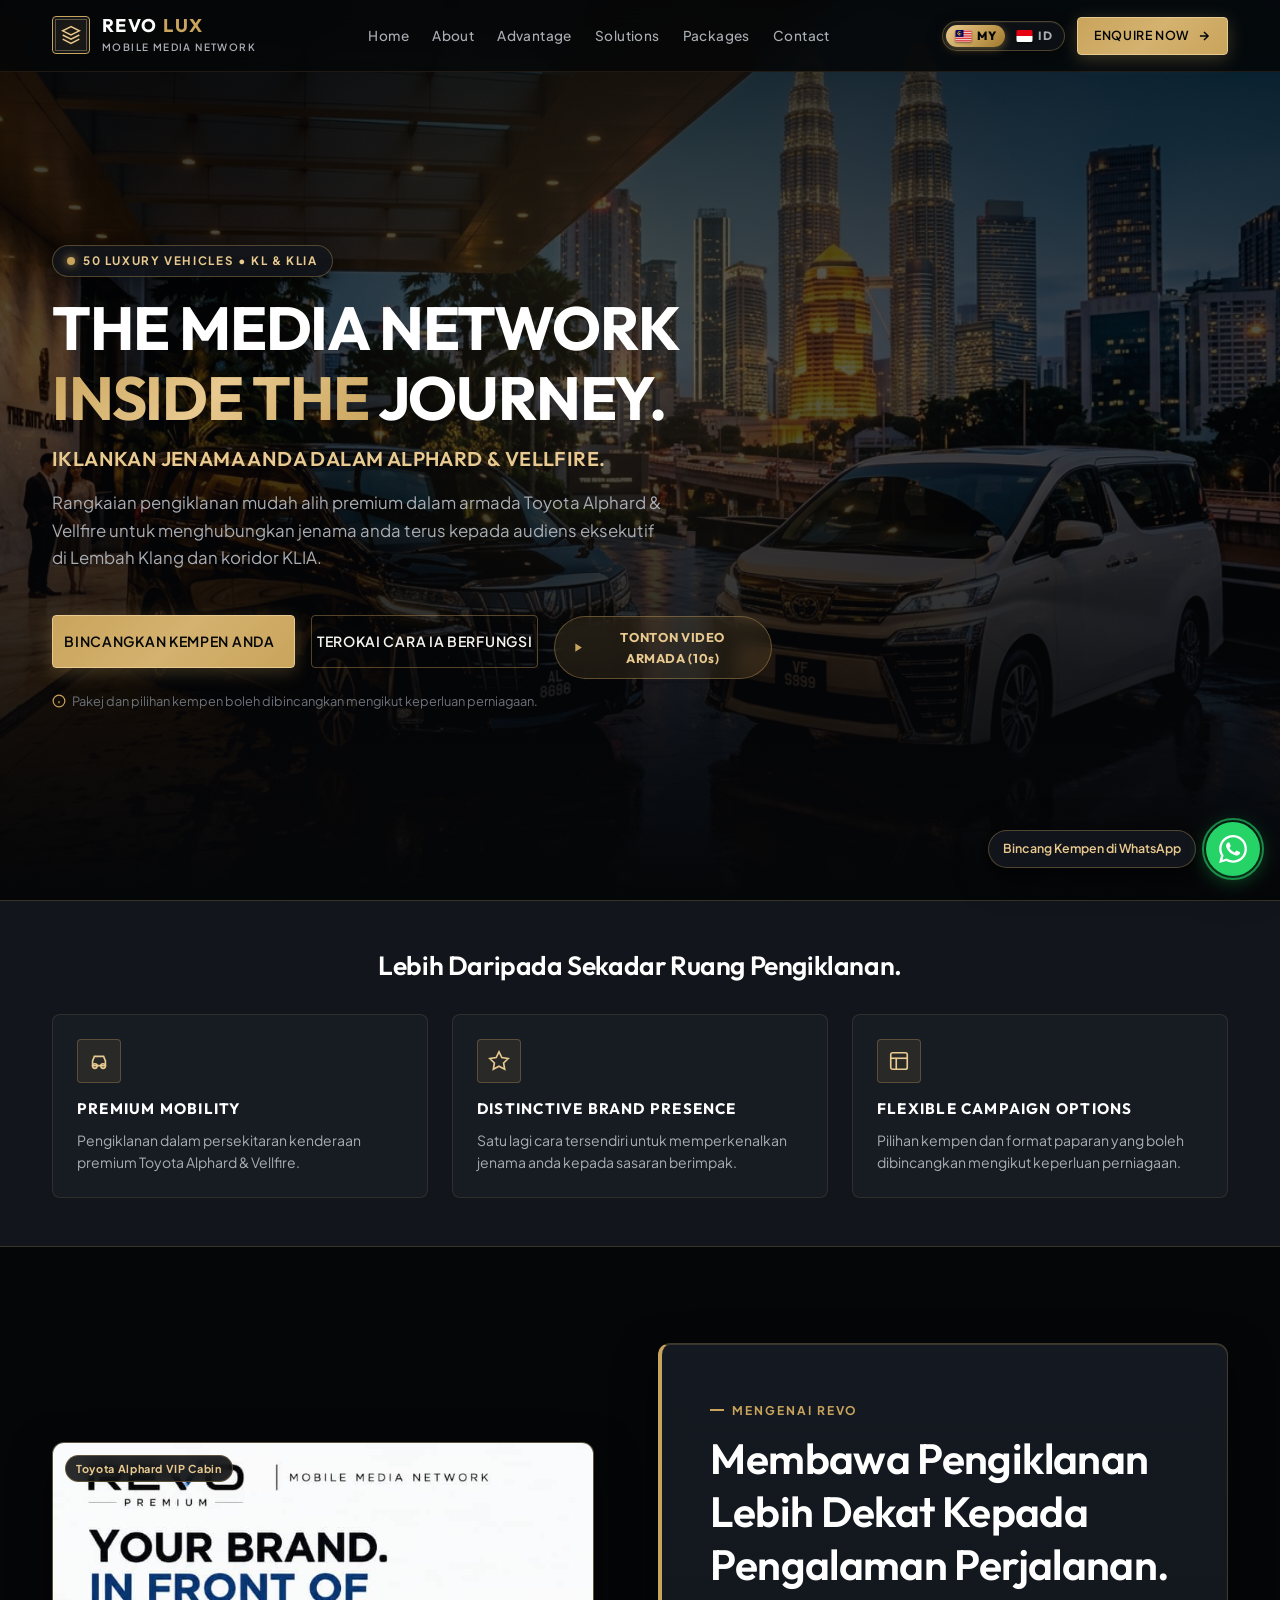
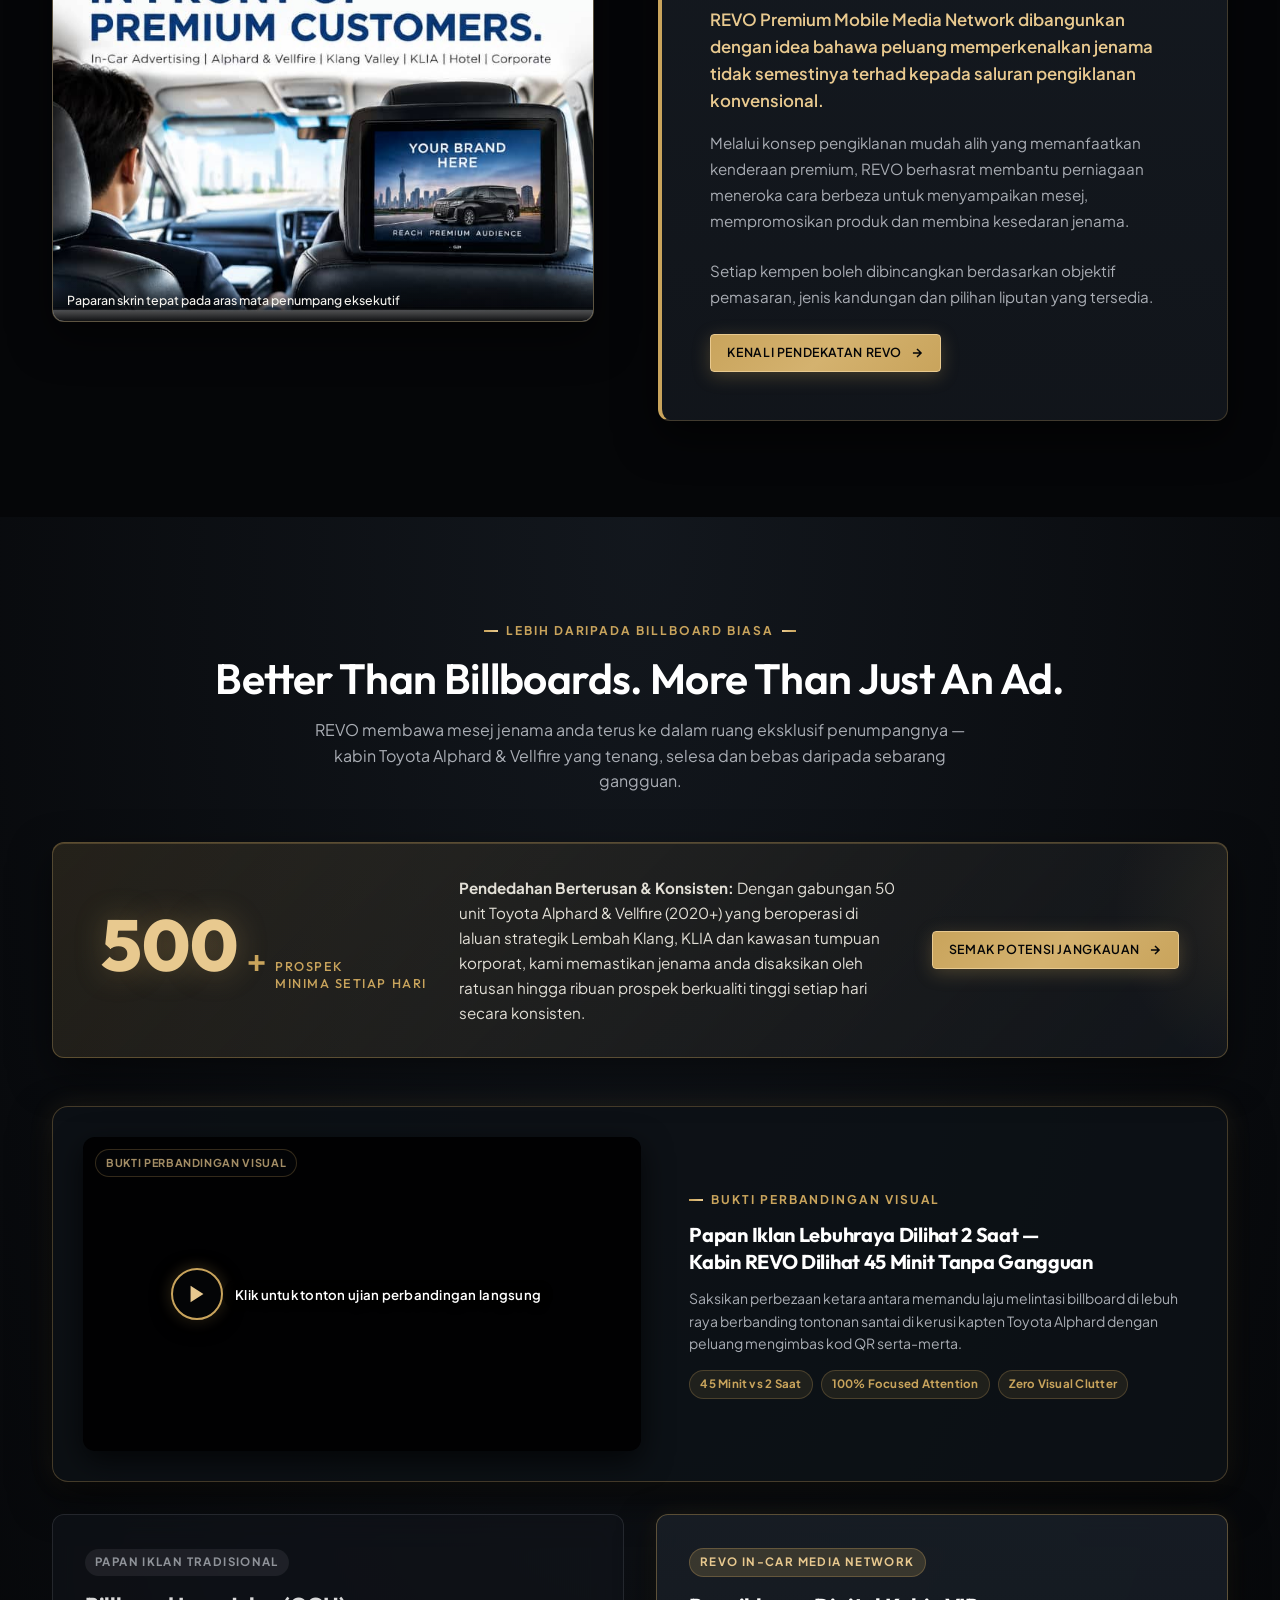
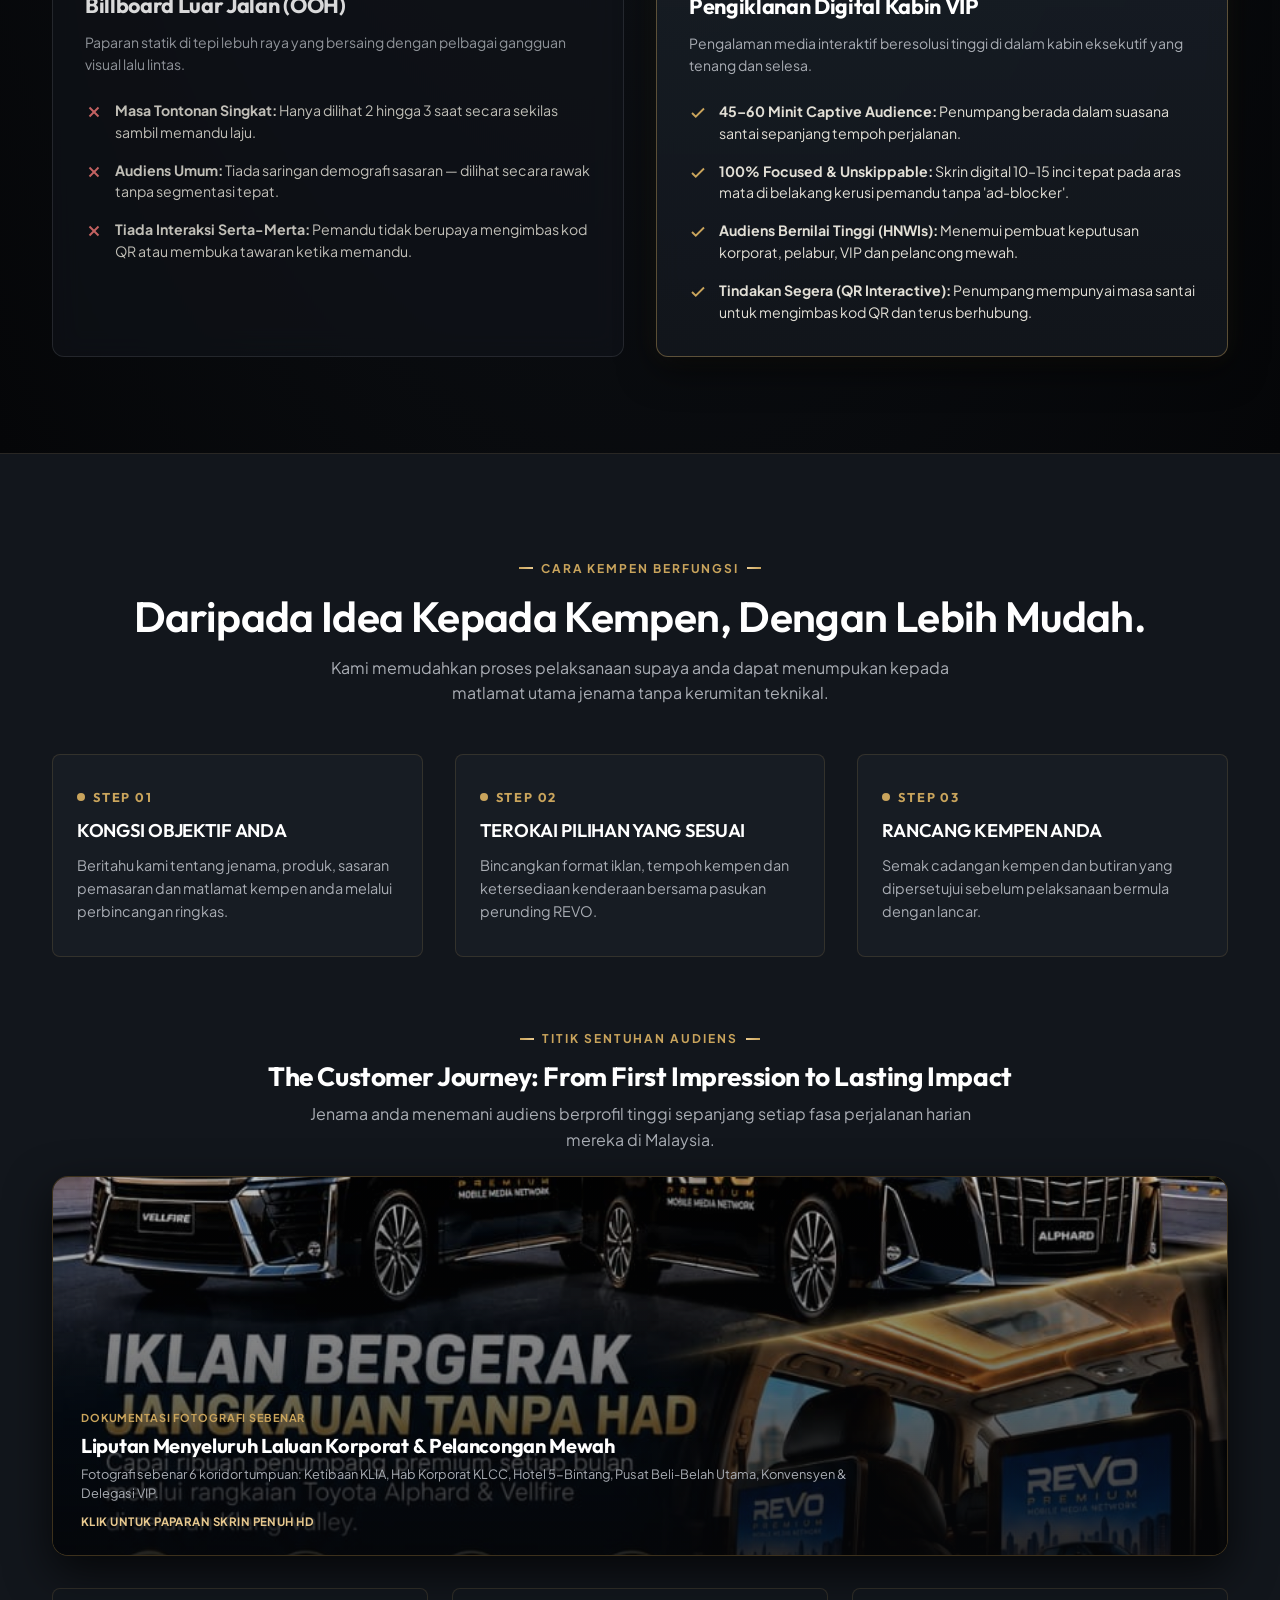
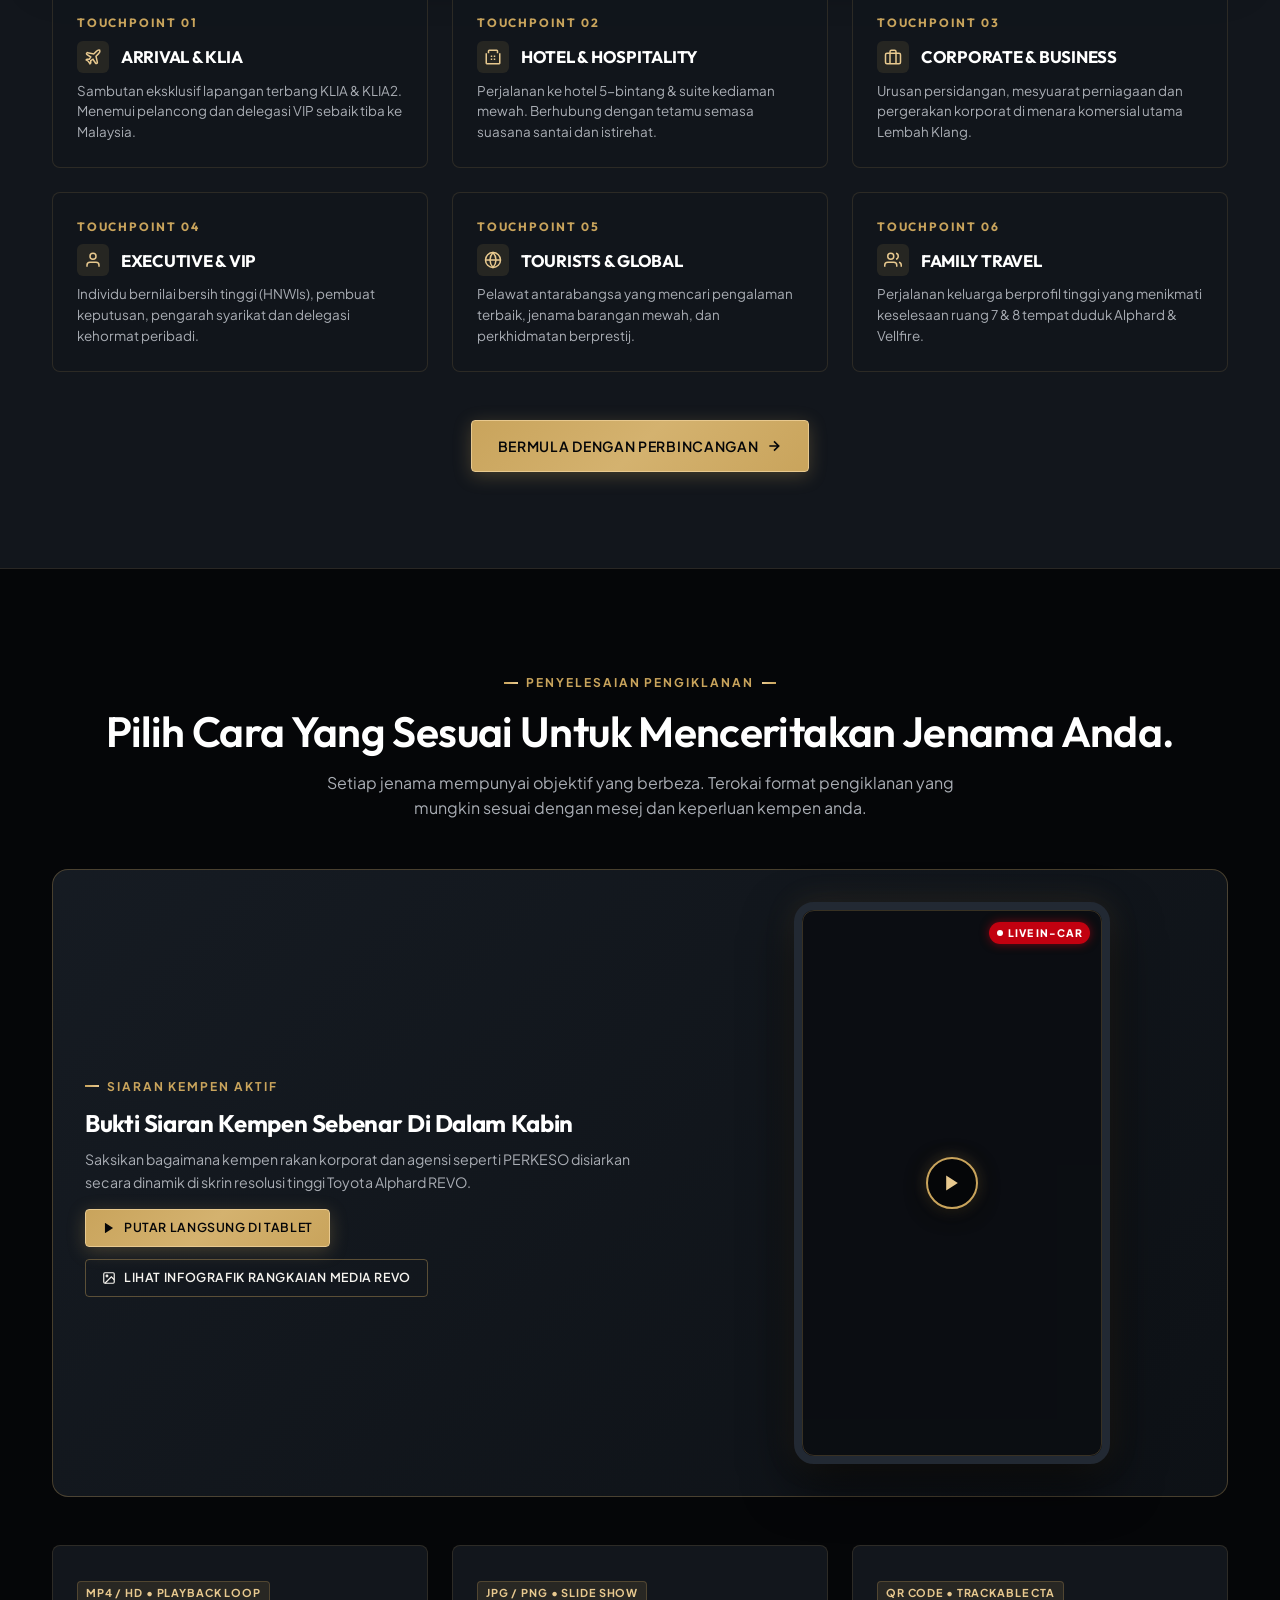
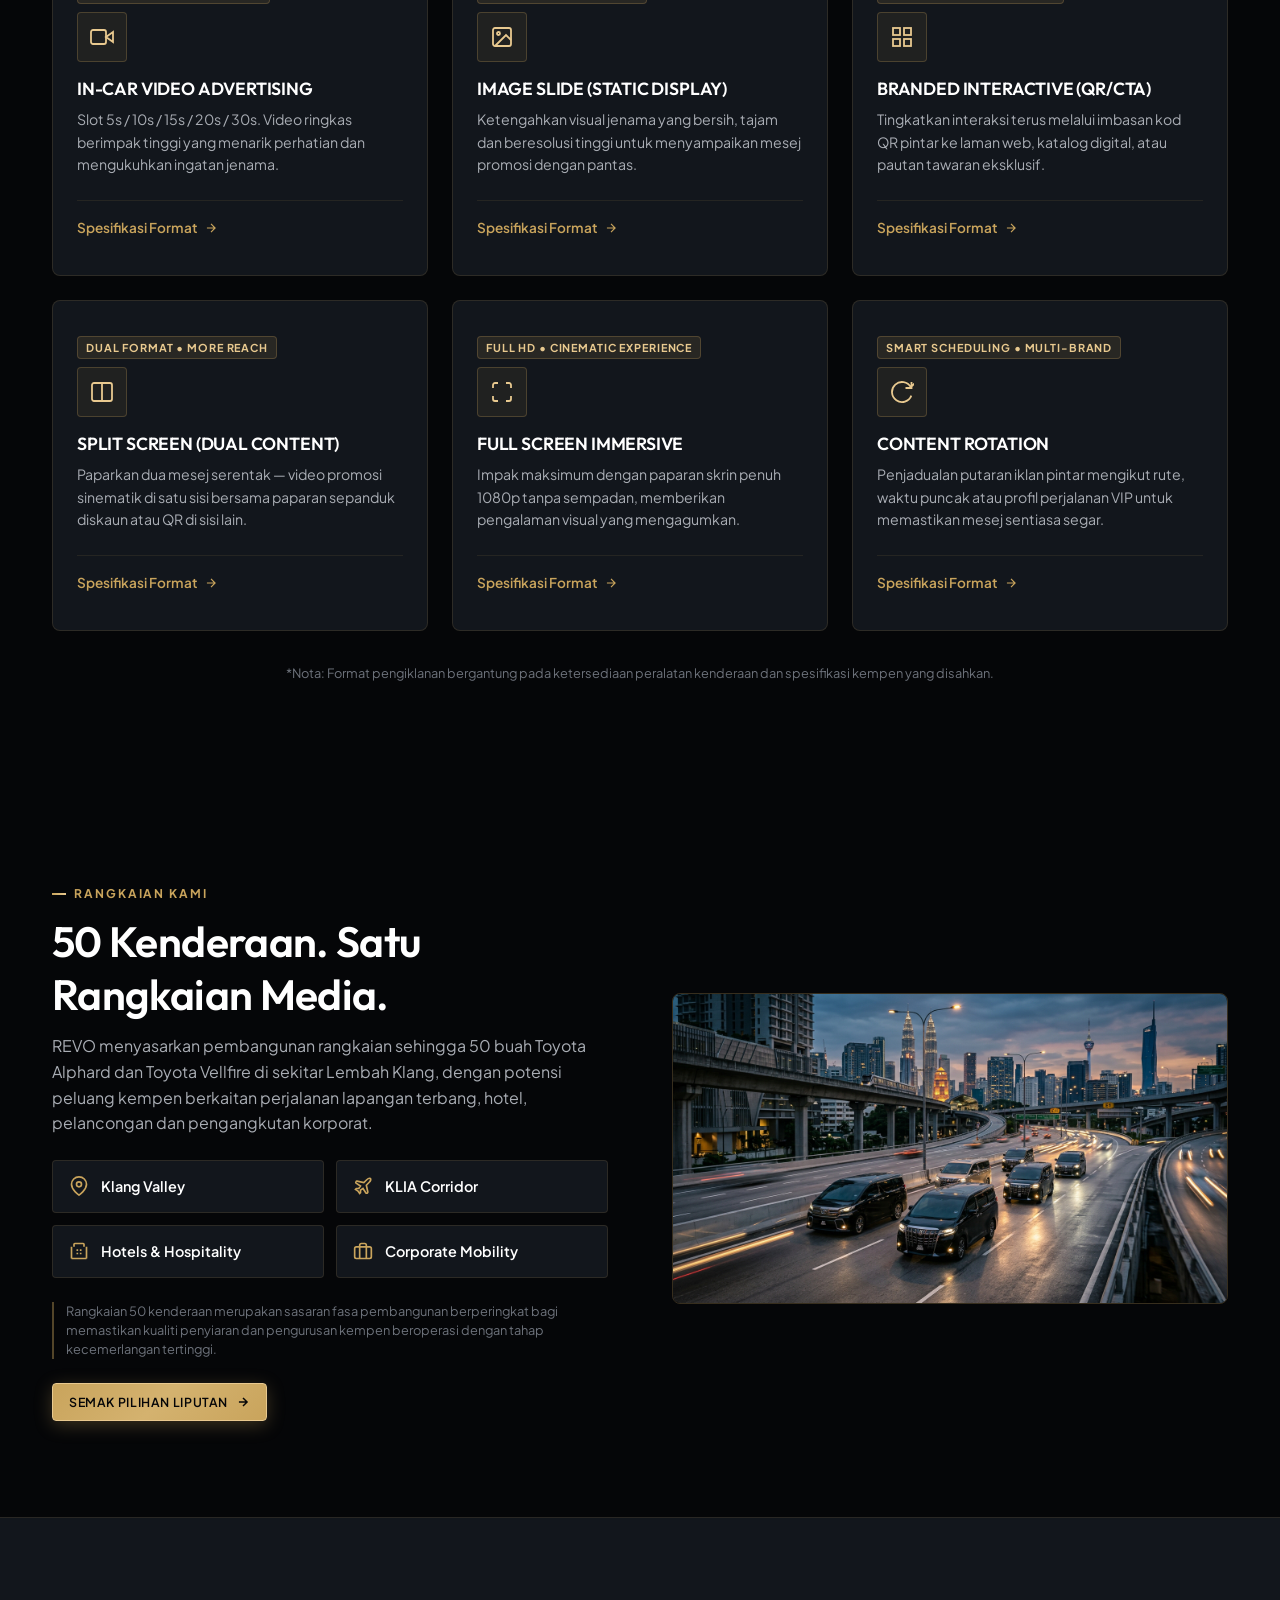
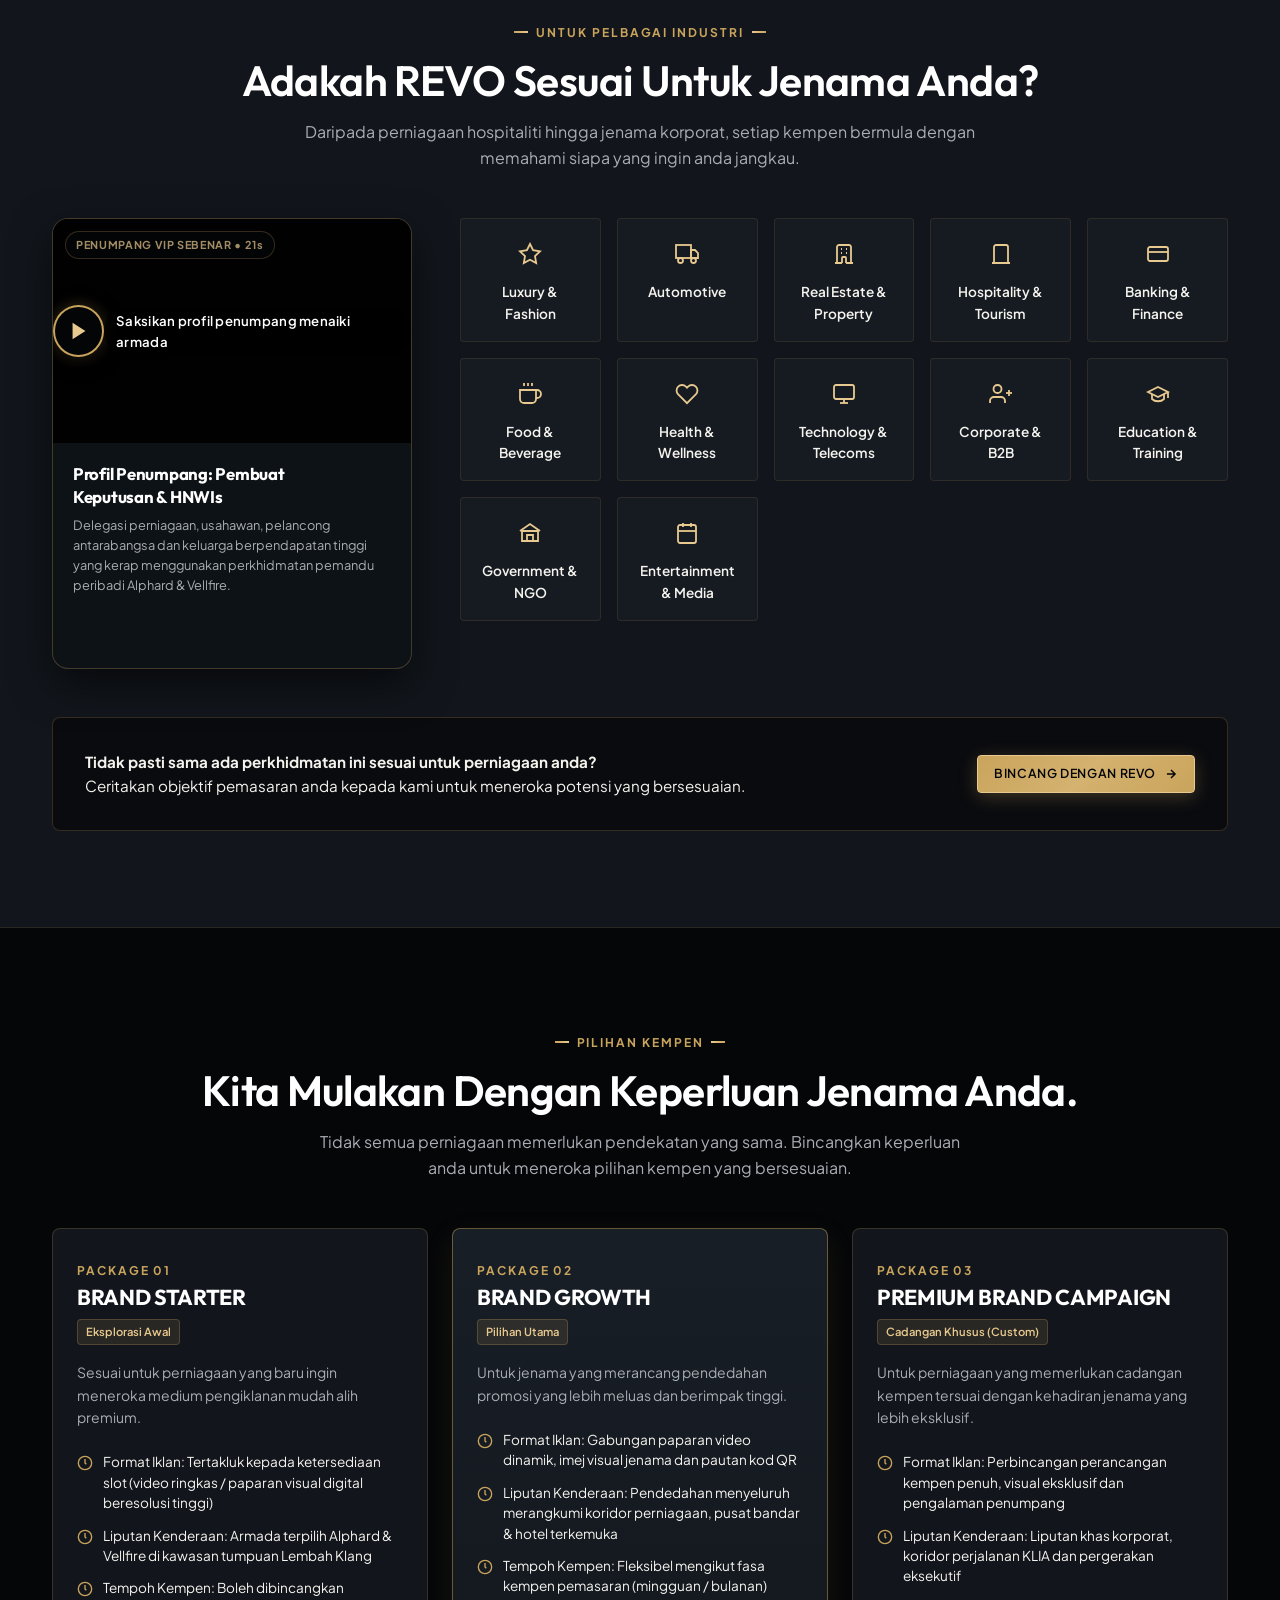
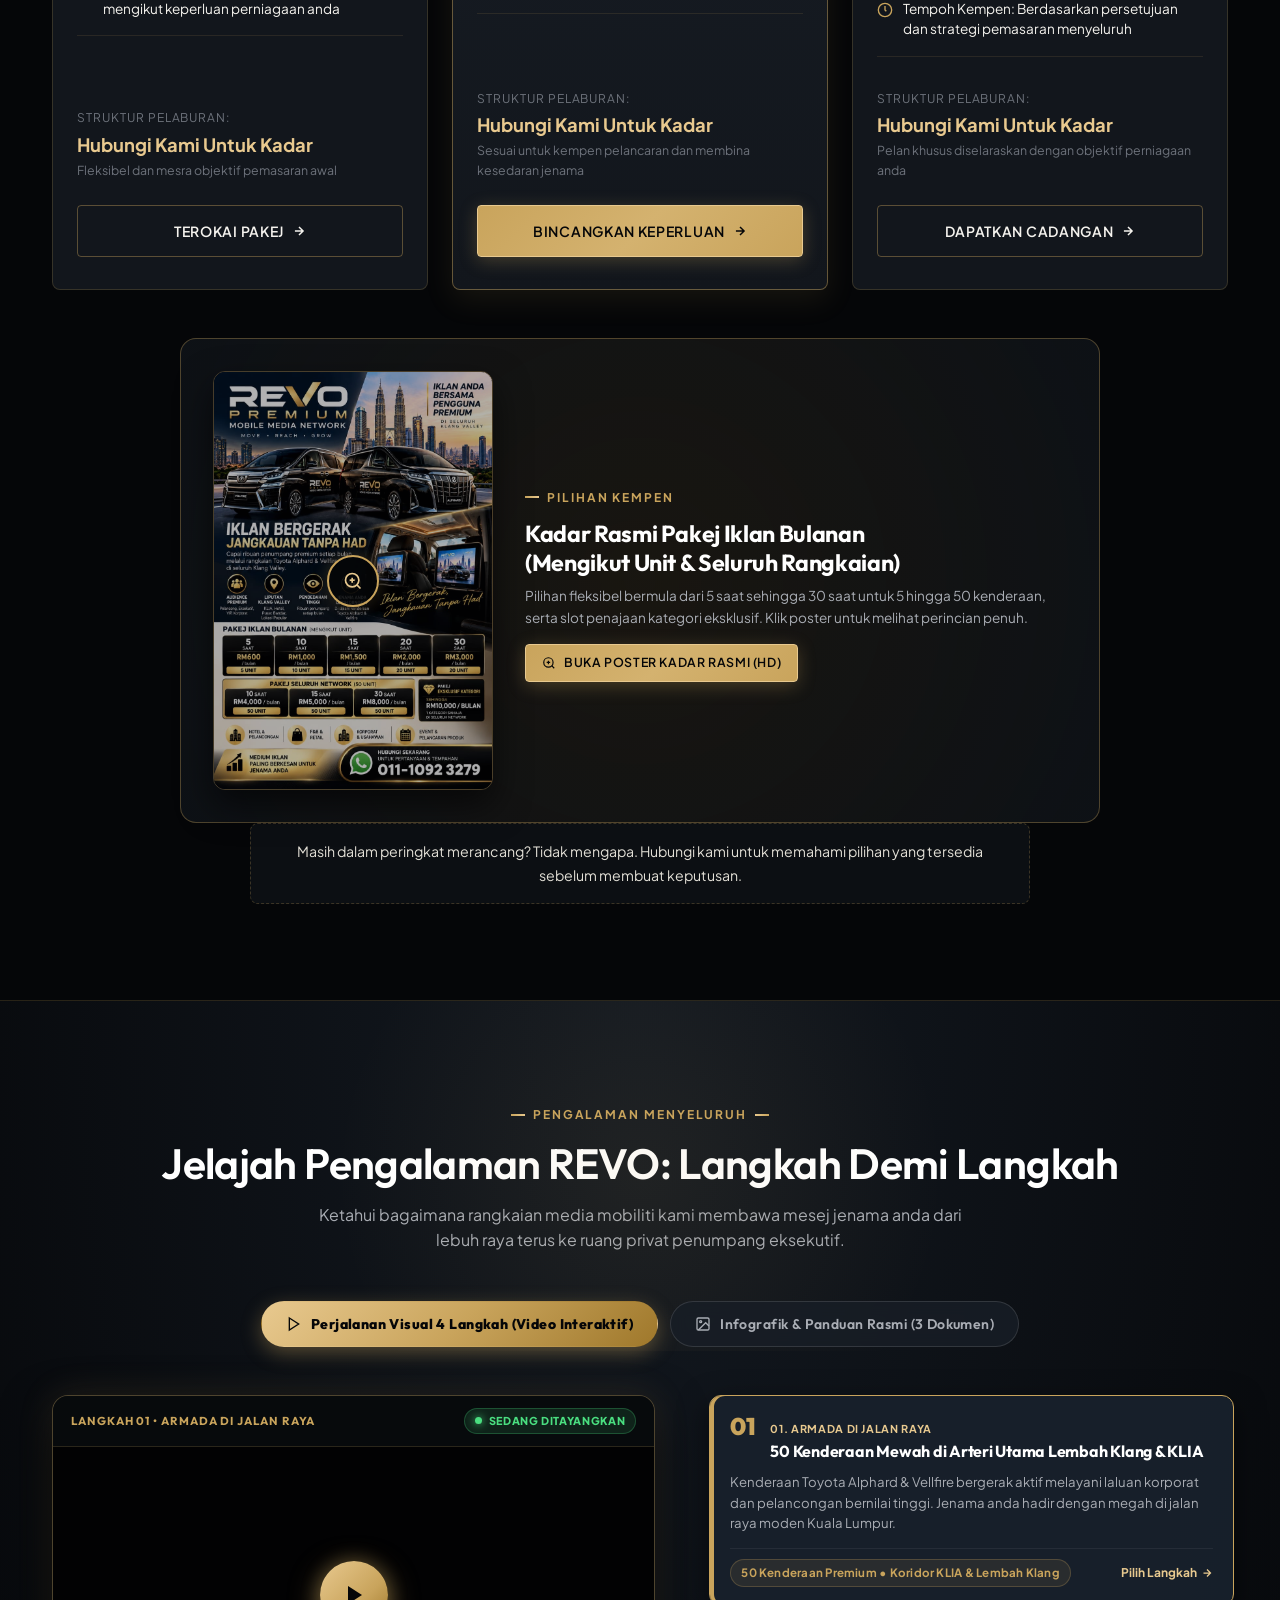
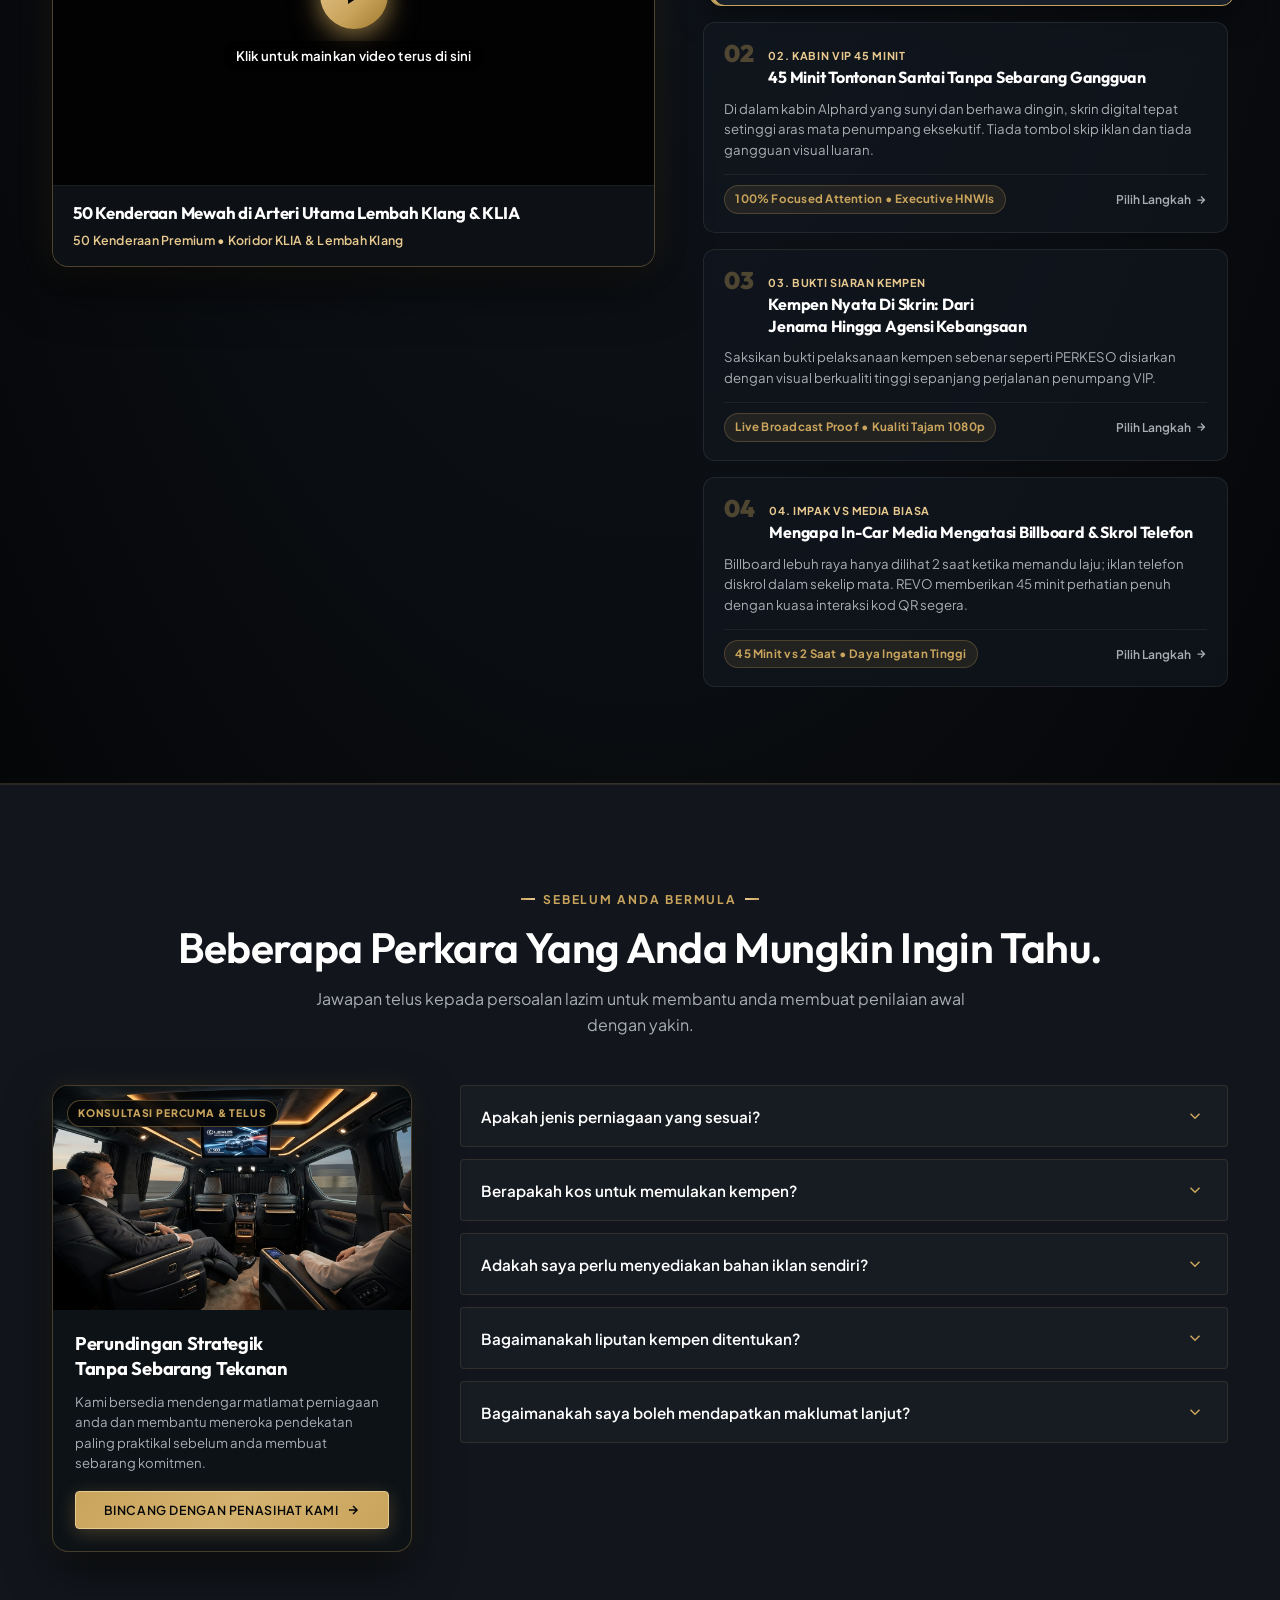
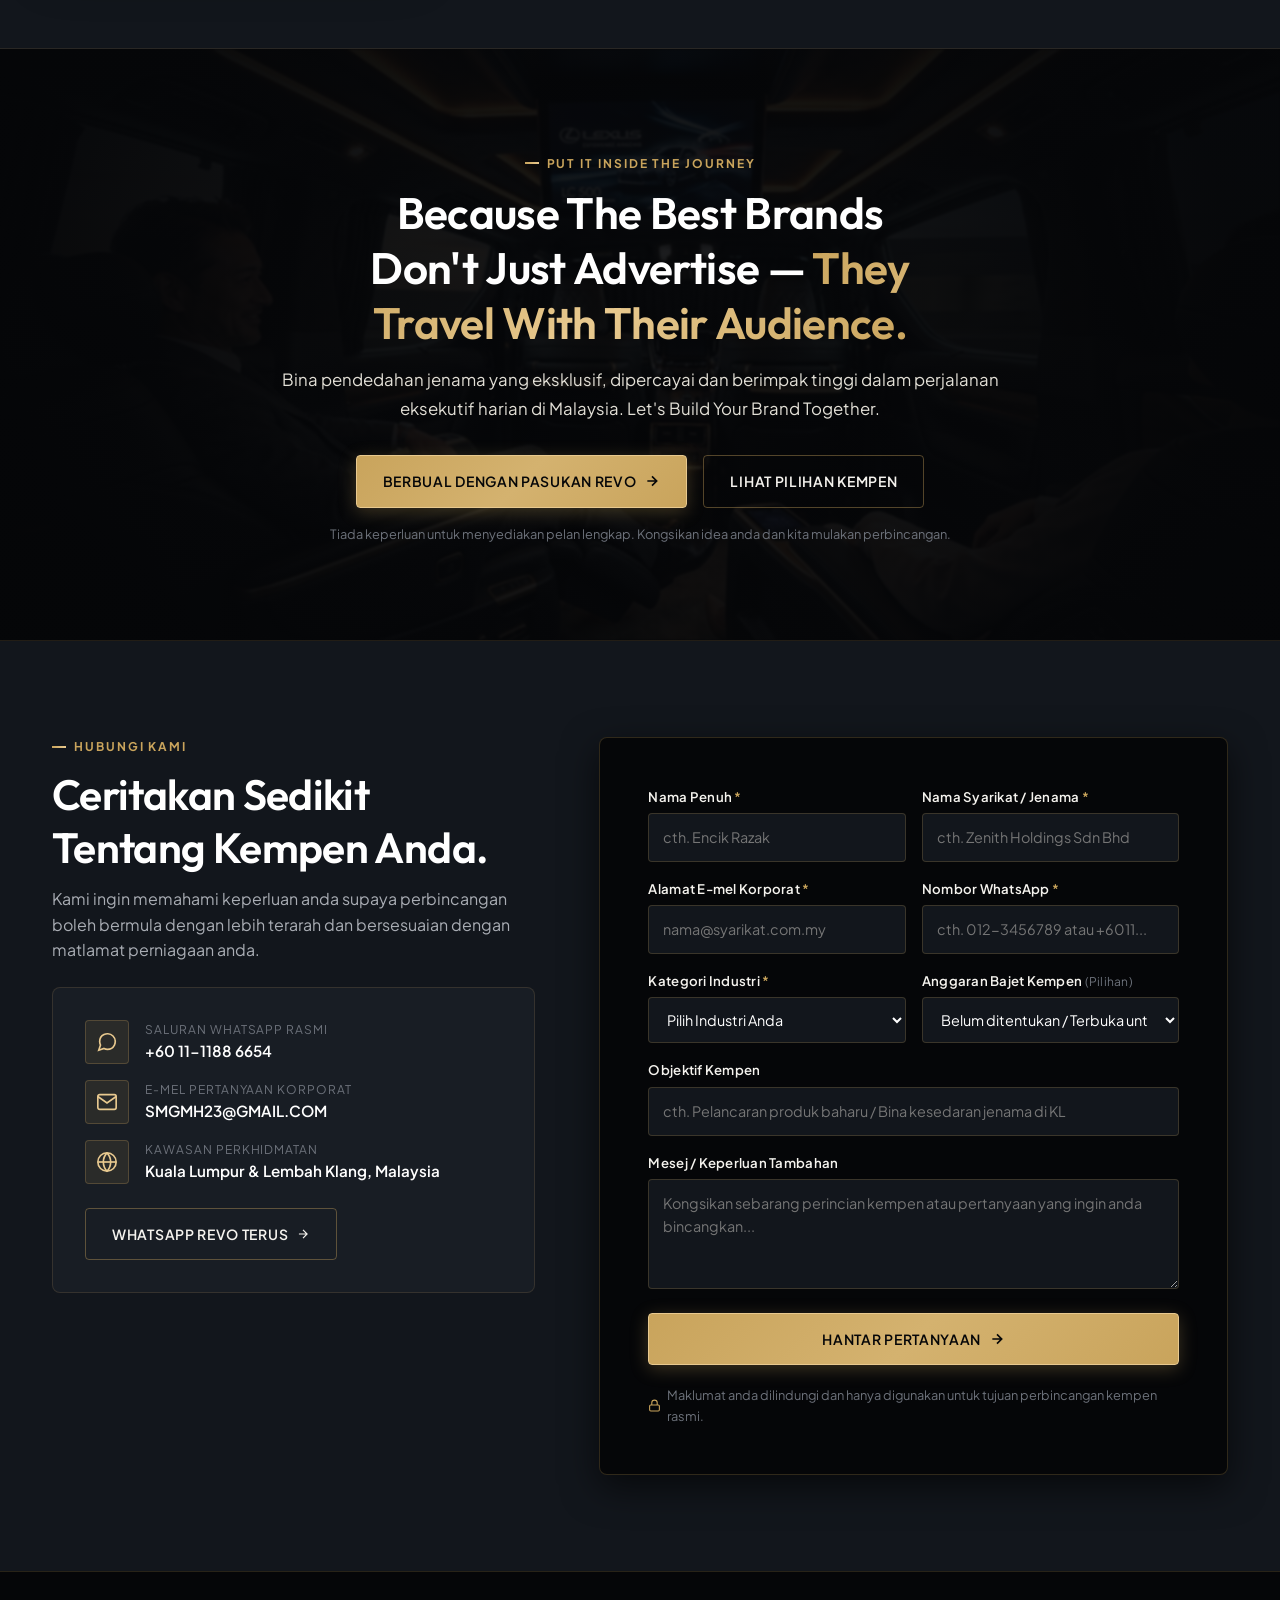
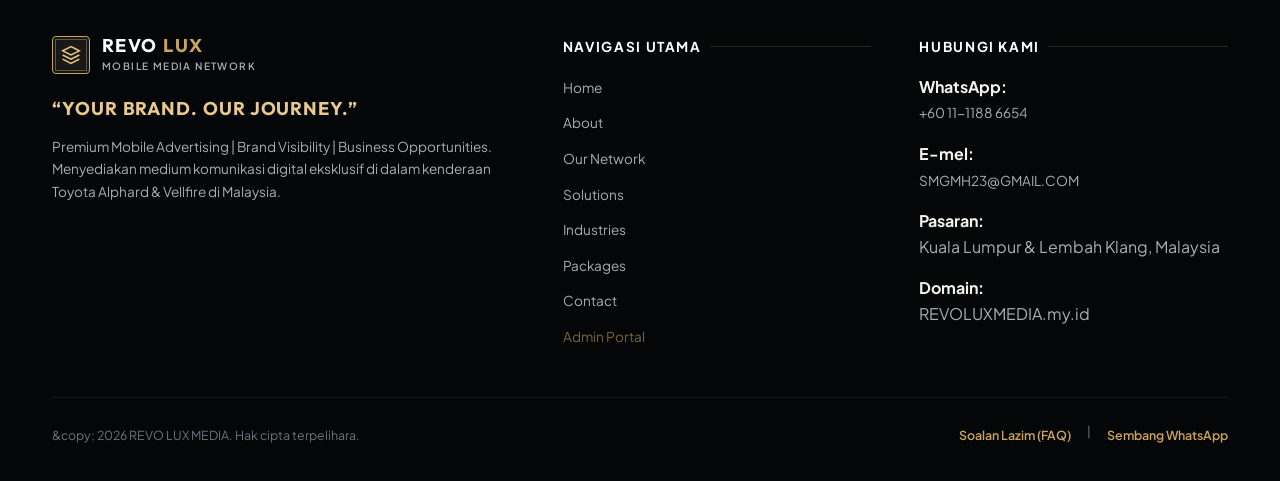
==== commit e37720e7: "Integrate visual media into every section transition to balance rich media with text across the enti" ====
--- a/index.html
+++ b/index.html
@@ -365,6 +365,34 @@
           </div>
         </div>
 
+        <!-- Visual Comparison Video Showcase (Direct Inline Playable) -->
+        <div class="advantage-media-showcase">
+          <div class="advantage-video-frame" id="advVideoFrame">
+            <span class="media-card-badge" data-i18n="adv_video_tag">BUKTI PERBANDINGAN VISUAL</span>
+            <video id="advVideo" src="assets/videos/revo-vs-billboard.mp4#t=1" playsinline preload="metadata"></video>
+            <div class="media-play-overlay" id="advPlayOverlay">
+              <div class="play-circle-btn">
+                <svg width="22" height="22" viewBox="0 0 24 24" fill="currentColor"><polygon points="5 3 19 12 5 21 5 3"/></svg>
+              </div>
+              <span class="theater-play-text" data-i18n="adv_video_hint">Klik untuk tonton ujian perbandingan langsung</span>
+            </div>
+          </div>
+          <div class="advantage-media-caption">
+            <div class="section-tag" data-i18n="adv_video_tag">BUKTI PERBANDINGAN VISUAL</div>
+            <h3 class="advantage-media-title" data-i18n="adv_video_title">
+              Papan Iklan Lebuhraya Dilihat 2 Saat — Kabin REVO Dilihat 45 Minit Tanpa Gangguan
+            </h3>
+            <p class="advantage-media-desc" data-i18n="adv_video_desc">
+              Saksikan perbezaan ketara antara memandu laju melintasi billboard di lebuh raya berbanding tontonan santai di kerusi kapten Toyota Alphard dengan peluang mengimbas kod QR serta-merta.
+            </p>
+            <div class="advantage-media-metrics">
+              <span class="exp-metric-pill" data-i18n="adv_video_m1">45 Minit vs 2 Saat</span>
+              <span class="exp-metric-pill" data-i18n="adv_video_m2">100% Focused Attention</span>
+              <span class="exp-metric-pill" data-i18n="adv_video_m3">Zero Visual Clutter</span>
+            </div>
+          </div>
+        </div>
+
         <!-- 2-Column Comparative Analysis -->
         <div class="comparison-grid">
           <!-- Traditional Billboard -->
@@ -470,6 +498,20 @@
             </p>
           </div>
 
+          <!-- Photographic Mosaic Banner: 6 Real Touchpoints in Action -->
+          <div class="touchpoints-visual-banner" data-lightbox-image="assets/images/revo-touchpoints-grid.jpg" data-lightbox-title="Visual Sebenar 6 Titik Sentuhan Penumpang VIP" data-lightbox-desc="KLIA Transfer • Pusat Bandar KLCC • Hotel 5-Bintang • Pusat Beli-Belah • Pameran Korporat • Delegasi Eksekutif">
+            <img src="assets/images/revo-touchpoints-grid.jpg" alt="Visual 6 Titik Sentuhan Penumpang VIP REVO" loading="lazy">
+            <div class="touchpoints-banner-overlay">
+              <span class="touchpoints-banner-badge" data-i18n="tp_banner_badge">DOKUMENTASI FOTOGRAFI SEBENAR</span>
+              <h4 class="touchpoints-banner-title" data-i18n="tp_banner_title">Liputan Menyeluruh Laluan Korporat &amp; Pelancongan Mewah</h4>
+              <p class="touchpoints-banner-desc" data-i18n="tp_banner_desc">Fotografi sebenar 6 koridor tumpuan: Ketibaan KLIA, Hab Korporat KLCC, Hotel 5-Bintang, Pusat Beli-Belah Utama, Konvensyen &amp; Delegasi VIP.</p>
+              <span class="touchpoints-zoom-hint" data-i18n="tp_banner_hint">
+                <svg width="14" height="14" viewBox="0 0 24 24" fill="none" stroke="currentColor" stroke-width="2"><circle cx="11" cy="11" r="8"/><line x1="21" y1="21" x2="16.65" y2="16.65"/><line x1="11" y1="8" x2="11" y2="14"/><line x1="8" y1="11" x2="14" y2="11"/></svg>
+                Klik untuk paparan skrin penuh HD
+              </span>
+            </div>
+          </div>
+
           <div class="touchpoints-grid">
             <div class="touchpoint-card">
               <span class="touchpoint-num" data-i18n="tp1_num">TOUCHPOINT 01</span>
@@ -796,7 +838,29 @@
           </p>
         </div>
 
-        <div class="industries-grid">
+        <div class="industry-showcase-split">
+          <!-- Left: VIP Boarding Video Media Box (Direct Inline Playable) -->
+          <div class="industry-media-card" id="indVideoBox">
+            <div class="industry-media-screen">
+              <span class="media-card-badge" data-i18n="ind_media_badge">PENUMPANG VIP SEBENAR • 21s</span>
+              <video id="indVideo" src="assets/videos/revo-vip-boarding.mp4#t=1" playsinline preload="metadata"></video>
+              <div class="media-play-overlay" id="indPlayOverlay">
+                <div class="play-circle-btn">
+                  <svg width="22" height="22" viewBox="0 0 24 24" fill="currentColor"><polygon points="5 3 19 12 5 21 5 3"/></svg>
+                </div>
+                <span class="theater-play-text" data-i18n="ind_media_hint">Saksikan profil penumpang menaiki armada</span>
+              </div>
+            </div>
+            <div class="industry-media-content">
+              <h4 class="industry-media-heading" data-i18n="ind_media_title">Profil Penumpang: Pembuat Keputusan &amp; HNWIs</h4>
+              <p class="industry-media-text" data-i18n="ind_media_desc">
+                Delegasi perniagaan, usahawan, pelancong antarabangsa dan keluarga berpendapatan tinggi yang kerap menggunakan perkhidmatan pemandu peribadi Alphard &amp; Vellfire.
+              </p>
+            </div>
+          </div>
+
+          <!-- Right: The 12 Industry Sectors Grid -->
+          <div class="industries-grid">
           <!-- 1. Luxury & Fashion -->
           <div class="industry-card">
             <div class="industry-icon" aria-hidden="true">
@@ -893,6 +957,7 @@
             <span class="industry-name" data-i18n="ind_12">Entertainment &amp; Media</span>
           </div>
         </div>
+      </div>
 
         <!-- Closing Banner with Soft Selling CTA -->
         <div class="industry-cta-banner">
@@ -1266,7 +1331,27 @@
           </p>
         </div>
 
-        <div class="faq-container">
+        <div class="faq-layout-split">
+          <!-- Left Column: Authority Media & Advisory Box -->
+          <div class="faq-media-card">
+            <div class="faq-media-thumb">
+              <img src="assets/images/alphard-interior.jpg" alt="Suasana Kabin Toyota Alphard REVO" loading="lazy">
+              <span class="faq-media-badge" data-i18n="faq_media_badge">KONSULTASI PERCUMA &amp; TELUS</span>
+            </div>
+            <div class="faq-media-body">
+              <h3 class="faq-media-title" data-i18n="faq_media_title">Perundingan Strategik Tanpa Sebarang Tekanan</h3>
+              <p class="faq-media-desc" data-i18n="faq_media_desc">
+                Kami bersedia mendengar matlamat perniagaan anda dan membantu meneroka pendekatan paling praktikal sebelum anda membuat sebarang komitmen.
+              </p>
+              <a href="https://wa.me/601111886654?text=Salam%20REVO%2C%20saya%20ingin%20mengetahui%20lebih%20lanjut%20tentang%20peluang%20pengiklanan%20melalui%20Toyota%20Alphard%20dan%20Toyota%20Vellfire.%20Boleh%20kongsikan%20maklumat%20kempen%20dan%20pakej%20yang%20tersedia%3F" target="_blank" rel="noopener noreferrer" class="btn btn-primary btn-sm btn-full-mobile">
+                <span data-i18n="faq_media_cta">BINCANG DENGAN PENASIHAT KAMI</span>
+                <svg width="14" height="14" viewBox="0 0 24 24" fill="none" stroke="currentColor" stroke-width="2.5"><path d="M5 12h14M12 5l7 7-7 7"/></svg>
+              </a>
+            </div>
+          </div>
+
+          <!-- Right Column: FAQ Accordion -->
+          <div class="faq-container">
           <!-- FAQ 1 -->
           <div class="faq-item">
             <button type="button" class="faq-header" aria-expanded="false">
@@ -1333,7 +1418,8 @@
           </div>
         </div>
       </div>
-    </section>
+    </div>
+  </section>
 
     <!-- ========================================================================
          11. CONVERSION SECTION — LOW-PRESSURE CTA
--- a/assets/css/style.css
+++ b/assets/css/style.css
@@ -3569,6 +3569,322 @@
 }
 
 /* ==========================================================================
+   ADVANTAGE SECTION MEDIA SHOWCASE (BILLBOARD COMPARISON)
+   ========================================================================== */
+.advantage-media-showcase {
+  display: grid;
+  grid-template-columns: 1fr;
+  gap: var(--space-xl);
+  align-items: center;
+  margin-top: var(--space-2xl);
+  margin-bottom: var(--space-xl);
+  background: rgba(14, 18, 23, 0.85);
+  border: 1px solid rgba(201, 164, 92, 0.3);
+  border-radius: var(--radius-xl);
+  padding: 24px;
+  box-shadow: 0 16px 40px rgba(0, 0, 0, 0.6), 0 0 25px rgba(201, 164, 92, 0.12);
+}
+
+@media (min-width: 900px) {
+  .advantage-media-showcase {
+    grid-template-columns: 1.1fr 1fr;
+    gap: var(--space-2xl);
+    padding: 30px;
+  }
+}
+
+.advantage-video-frame {
+  position: relative;
+  width: 100%;
+  aspect-ratio: 16/9;
+  background: #000;
+  border-radius: var(--radius-lg);
+  overflow: hidden;
+  cursor: pointer;
+  box-shadow: 0 10px 30px rgba(0, 0, 0, 0.7);
+}
+
+.advantage-video-frame video {
+  width: 100%;
+  height: 100%;
+  object-fit: cover;
+  display: block;
+}
+
+.advantage-video-frame .media-play-overlay.playing {
+  opacity: 0;
+  visibility: hidden;
+  pointer-events: none;
+}
+
+.advantage-media-caption {
+  display: flex;
+  flex-direction: column;
+  justify-content: center;
+}
+
+.advantage-media-title {
+  font-family: var(--font-heading);
+  font-size: 1.25rem;
+  font-weight: 700;
+  color: var(--c-white);
+  line-height: 1.35;
+  margin-bottom: 12px;
+}
+
+.advantage-media-desc {
+  font-size: 0.875rem;
+  color: var(--c-silver);
+  line-height: 1.6;
+  margin-bottom: 16px;
+}
+
+.advantage-media-metrics {
+  display: flex;
+  flex-wrap: wrap;
+  gap: 8px;
+}
+
+/* ==========================================================================
+   CUSTOMER JOURNEY PHOTOGRAPHIC MOSAIC BANNER
+   ========================================================================== */
+.touchpoints-visual-banner {
+  position: relative;
+  width: 100%;
+  aspect-ratio: 16/6;
+  max-height: 380px;
+  min-height: 220px;
+  background: #000;
+  border: 1px solid rgba(201, 164, 92, 0.3);
+  border-radius: var(--radius-xl);
+  overflow: hidden;
+  margin-bottom: var(--space-xl);
+  cursor: pointer;
+  box-shadow: 0 16px 45px rgba(0, 0, 0, 0.7);
+}
+
+.touchpoints-visual-banner img {
+  width: 100%;
+  height: 100%;
+  object-fit: cover;
+  object-position: center 35%;
+  display: block;
+  transition: transform var(--transition-slow);
+}
+
+.touchpoints-visual-banner:hover img {
+  transform: scale(1.03);
+}
+
+.touchpoints-banner-overlay {
+  position: absolute;
+  inset: 0;
+  background: linear-gradient(180deg, rgba(5, 6, 8, 0.2) 0%, rgba(5, 6, 8, 0.88) 100%);
+  display: flex;
+  flex-direction: column;
+  justify-content: flex-end;
+  padding: 24px 28px;
+  z-index: 2;
+}
+
+.touchpoints-banner-badge {
+  display: inline-block;
+  font-size: 0.68rem;
+  font-weight: 700;
+  color: var(--c-gold-metallic);
+  letter-spacing: 0.08em;
+  text-transform: uppercase;
+  margin-bottom: 6px;
+}
+
+.touchpoints-banner-title {
+  font-family: var(--font-heading);
+  font-size: 1.25rem;
+  font-weight: 700;
+  color: var(--c-white);
+  line-height: 1.3;
+  margin-bottom: 6px;
+}
+
+.touchpoints-banner-desc {
+  font-size: 0.8rem;
+  color: var(--c-silver);
+  line-height: 1.5;
+  margin-bottom: 10px;
+  max-width: 800px;
+}
+
+.touchpoints-zoom-hint {
+  display: inline-flex;
+  align-items: center;
+  gap: 6px;
+  font-size: 0.72rem;
+  font-weight: 700;
+  color: var(--c-gold-champagne);
+  text-transform: uppercase;
+  letter-spacing: 0.04em;
+}
+
+/* ==========================================================================
+   INDUSTRIES SECTION SHOWCASE (VIP BOARDING MEDIA + SECTORS)
+   ========================================================================== */
+.industry-showcase-split {
+  display: grid;
+  grid-template-columns: 1fr;
+  gap: var(--space-xl);
+  align-items: stretch;
+  margin-bottom: var(--space-2xl);
+}
+
+@media (min-width: 992px) {
+  .industry-showcase-split {
+    grid-template-columns: 360px 1fr;
+    gap: var(--space-2xl);
+  }
+}
+
+.industry-media-card {
+  background: rgba(14, 18, 23, 0.9);
+  border: 1px solid rgba(201, 164, 92, 0.28);
+  border-radius: var(--radius-xl);
+  overflow: hidden;
+  display: flex;
+  flex-direction: column;
+  box-shadow: 0 15px 40px rgba(0, 0, 0, 0.6);
+}
+
+.industry-media-screen {
+  position: relative;
+  width: 100%;
+  aspect-ratio: 16/10;
+  background: #000;
+  overflow: hidden;
+  cursor: pointer;
+}
+
+.industry-media-screen video {
+  width: 100%;
+  height: 100%;
+  object-fit: cover;
+  display: block;
+}
+
+.industry-media-screen .media-play-overlay.playing {
+  opacity: 0;
+  visibility: hidden;
+  pointer-events: none;
+}
+
+.industry-media-content {
+  padding: 20px;
+  display: flex;
+  flex-direction: column;
+  flex-grow: 1;
+}
+
+.industry-media-heading {
+  font-family: var(--font-heading);
+  font-size: 1.05rem;
+  font-weight: 700;
+  color: var(--c-white);
+  line-height: 1.35;
+  margin-bottom: 8px;
+}
+
+.industry-media-text {
+  font-size: 0.8rem;
+  color: var(--c-silver);
+  line-height: 1.55;
+  margin: 0;
+}
+
+/* ==========================================================================
+   FAQ SECTION 2-COLUMN SPLIT (MEDIA ADVISORY CARD + ACCORDION)
+   ========================================================================== */
+.faq-layout-split {
+  display: grid;
+  grid-template-columns: 1fr;
+  gap: var(--space-xl);
+  align-items: start;
+}
+
+@media (min-width: 992px) {
+  .faq-layout-split {
+    grid-template-columns: 360px 1fr;
+    gap: var(--space-2xl);
+  }
+}
+
+.faq-media-card {
+  background: rgba(14, 18, 23, 0.95);
+  border: 1px solid rgba(201, 164, 92, 0.3);
+  border-radius: var(--radius-xl);
+  overflow: hidden;
+  box-shadow: 0 16px 45px rgba(0, 0, 0, 0.65), 0 0 25px rgba(201, 164, 92, 0.12);
+  display: flex;
+  flex-direction: column;
+}
+
+@media (min-width: 992px) {
+  .faq-media-card {
+    position: sticky;
+    top: 100px;
+  }
+}
+
+.faq-media-thumb {
+  position: relative;
+  width: 100%;
+  aspect-ratio: 16/10;
+  background: #000;
+  overflow: hidden;
+}
+
+.faq-media-thumb img {
+  width: 100%;
+  height: 100%;
+  object-fit: cover;
+  display: block;
+}
+
+.faq-media-badge {
+  position: absolute;
+  top: 14px;
+  left: 14px;
+  background: rgba(5, 6, 8, 0.85);
+  border: 1px solid rgba(201, 164, 92, 0.4);
+  color: var(--c-gold-metallic);
+  font-size: 0.65rem;
+  font-weight: 800;
+  letter-spacing: 0.08em;
+  padding: 4px 10px;
+  border-radius: 999px;
+  backdrop-filter: blur(4px);
+}
+
+.faq-media-body {
+  padding: 22px;
+  display: flex;
+  flex-direction: column;
+}
+
+.faq-media-title {
+  font-family: var(--font-heading);
+  font-size: 1.15rem;
+  font-weight: 700;
+  color: var(--c-white);
+  line-height: 1.35;
+  margin-bottom: 10px;
+}
+
+.faq-media-desc {
+  font-size: 0.825rem;
+  color: var(--c-silver);
+  line-height: 1.55;
+  margin-bottom: 18px;
+}
+
+/* ==========================================================================
    ACCESSIBILITY & REDUCED MOTION
    ========================================================================== */
 @media (prefers-reduced-motion: reduce) {
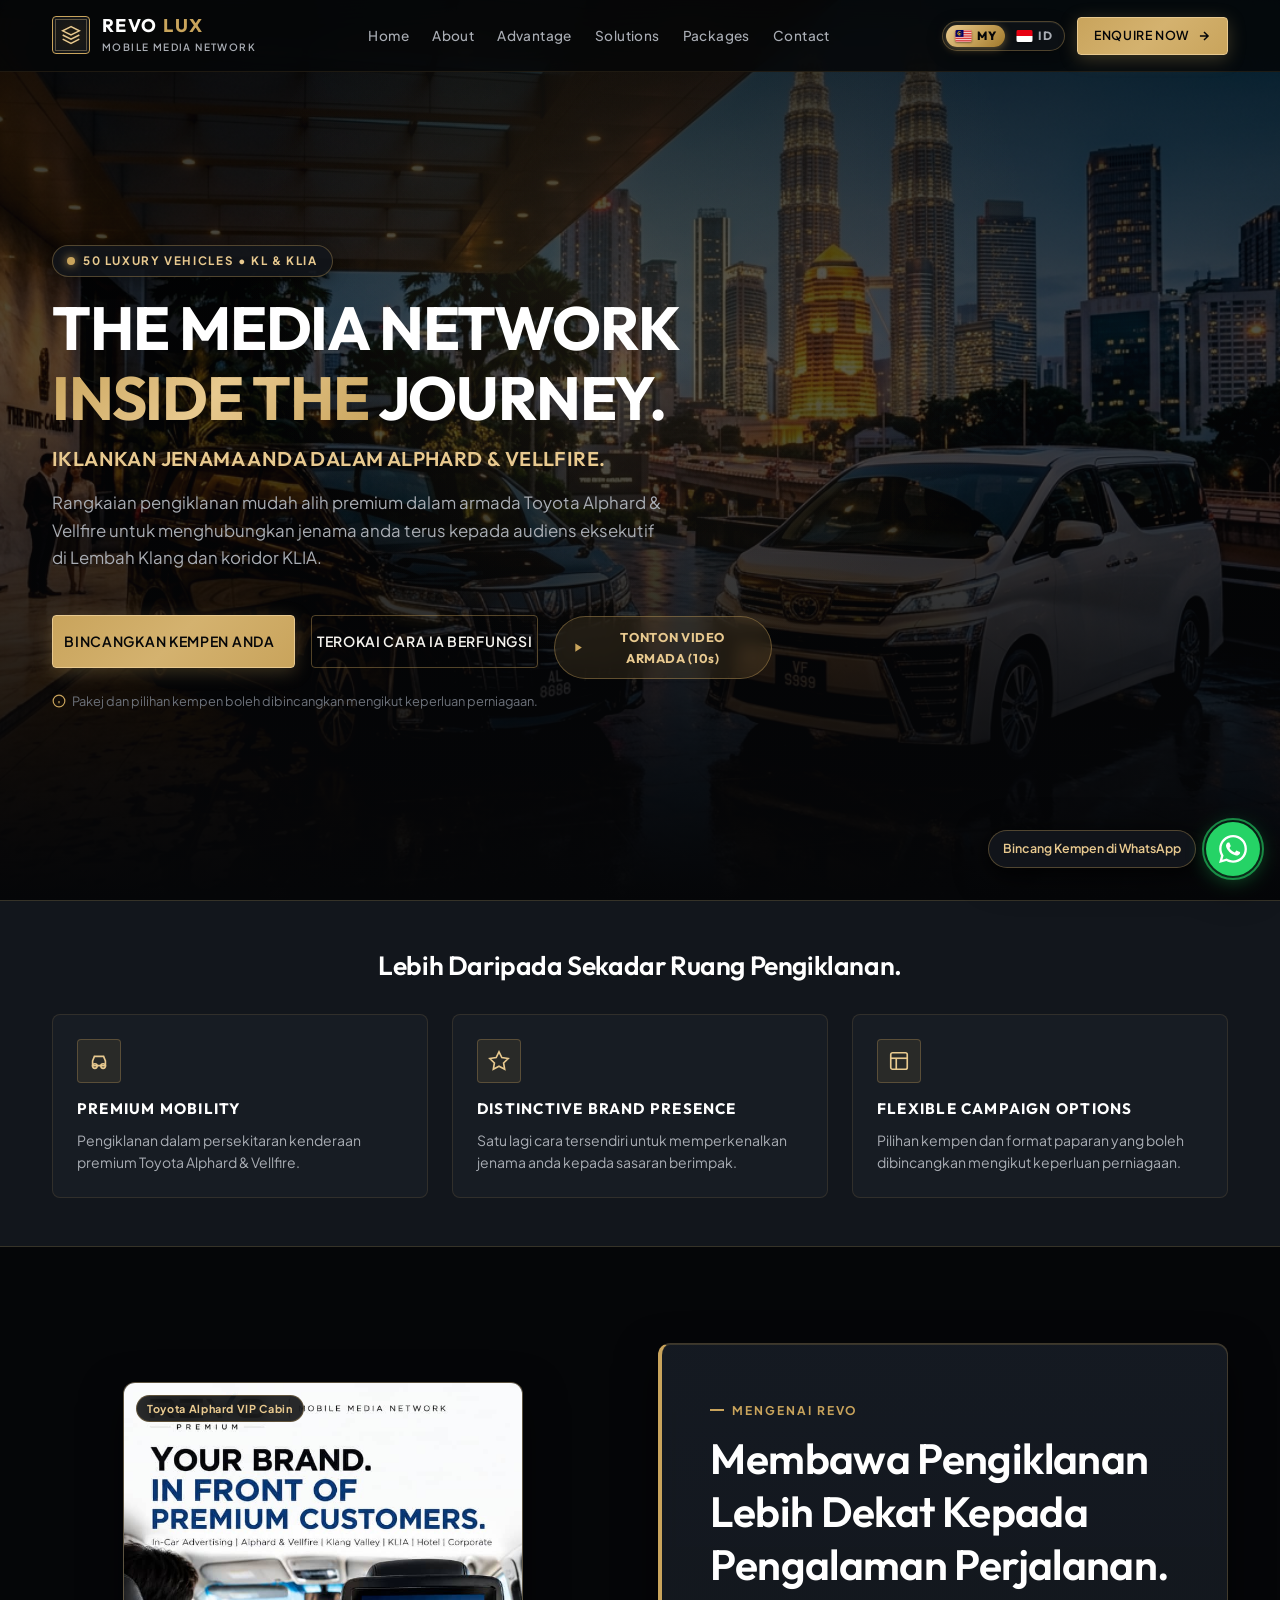
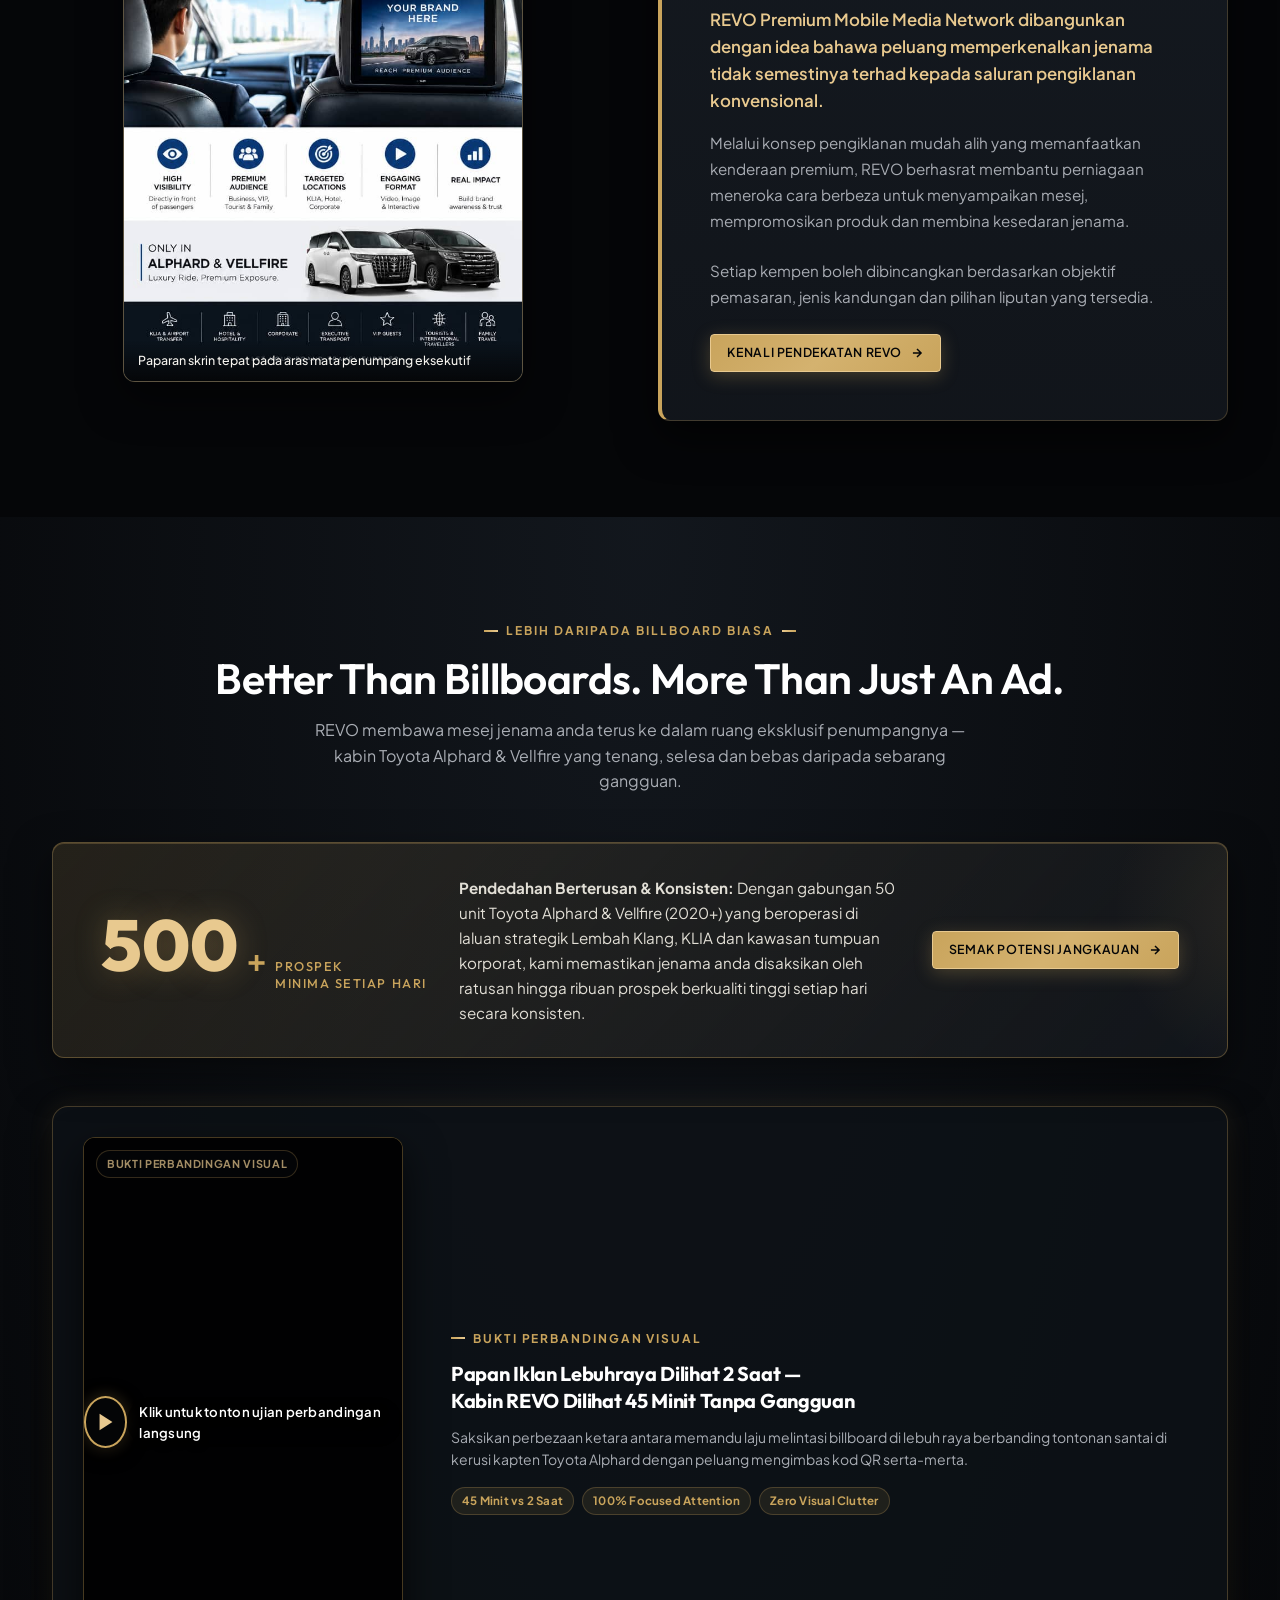
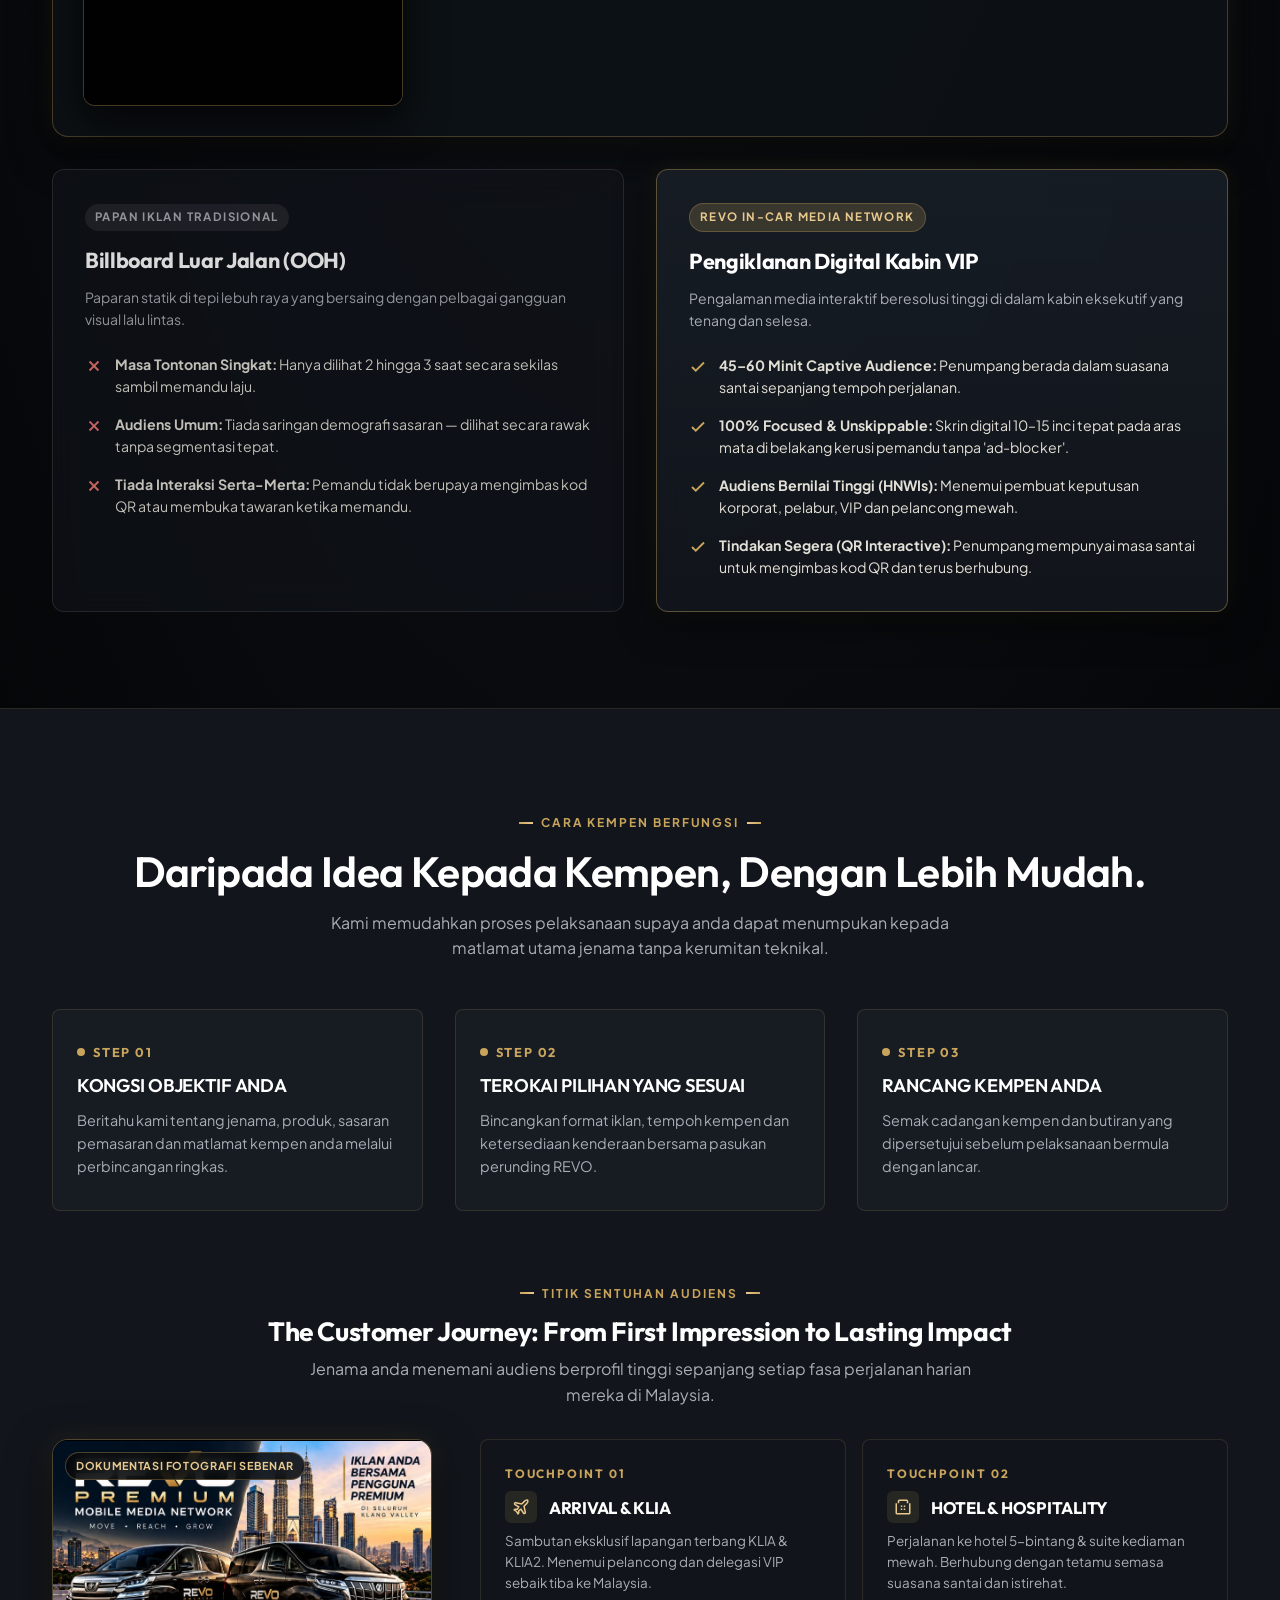
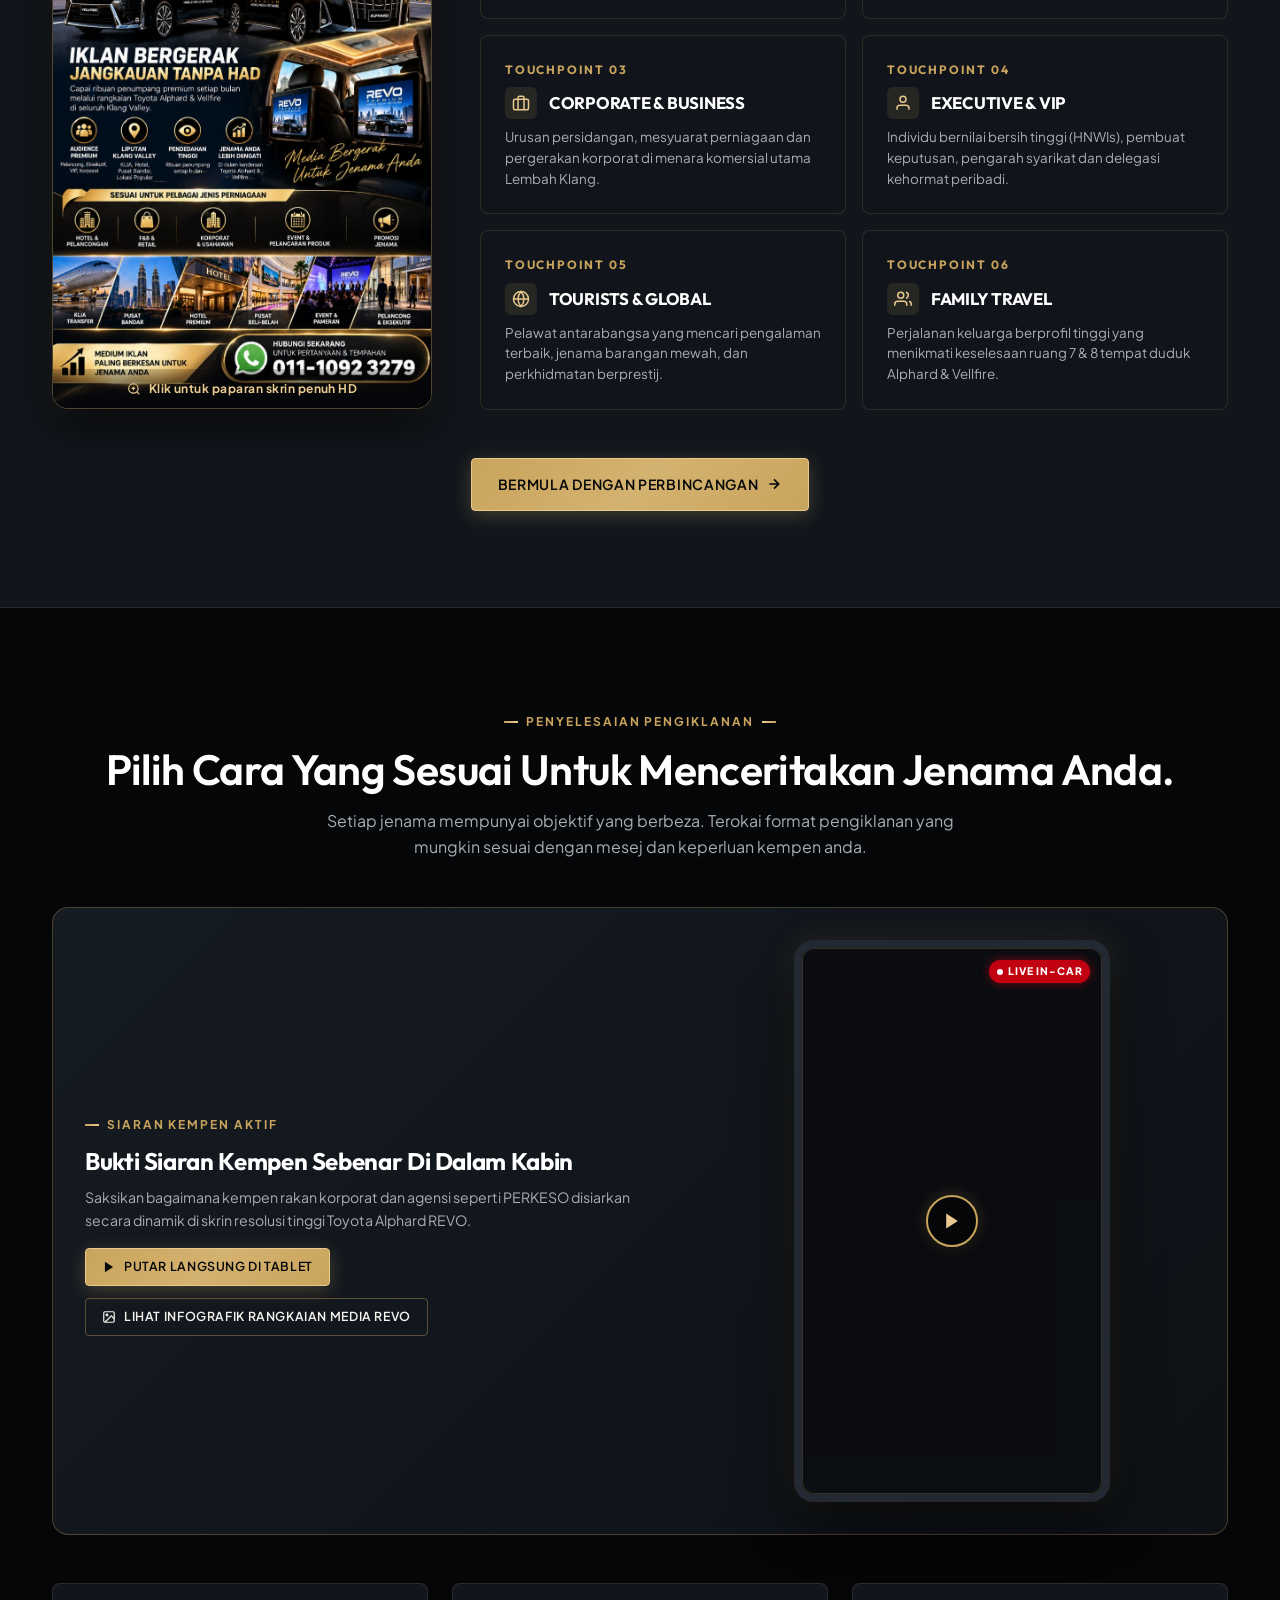
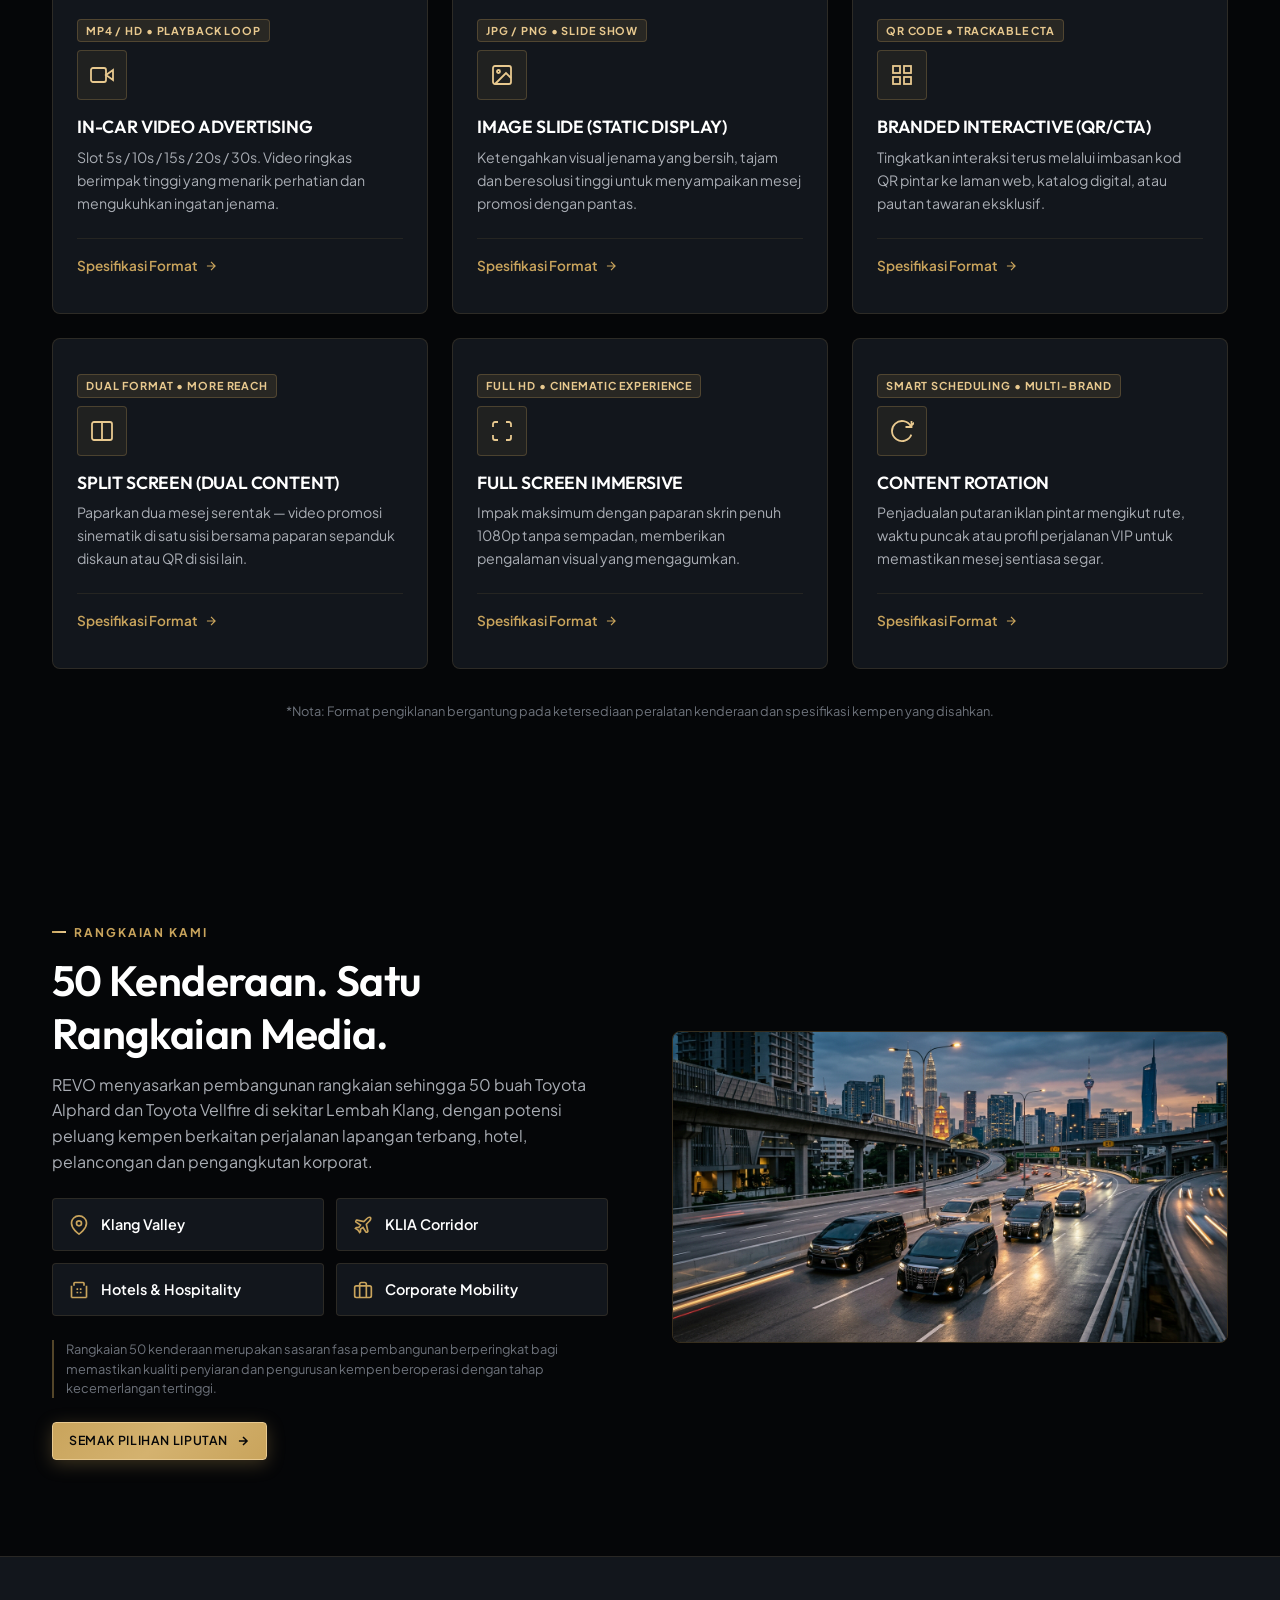
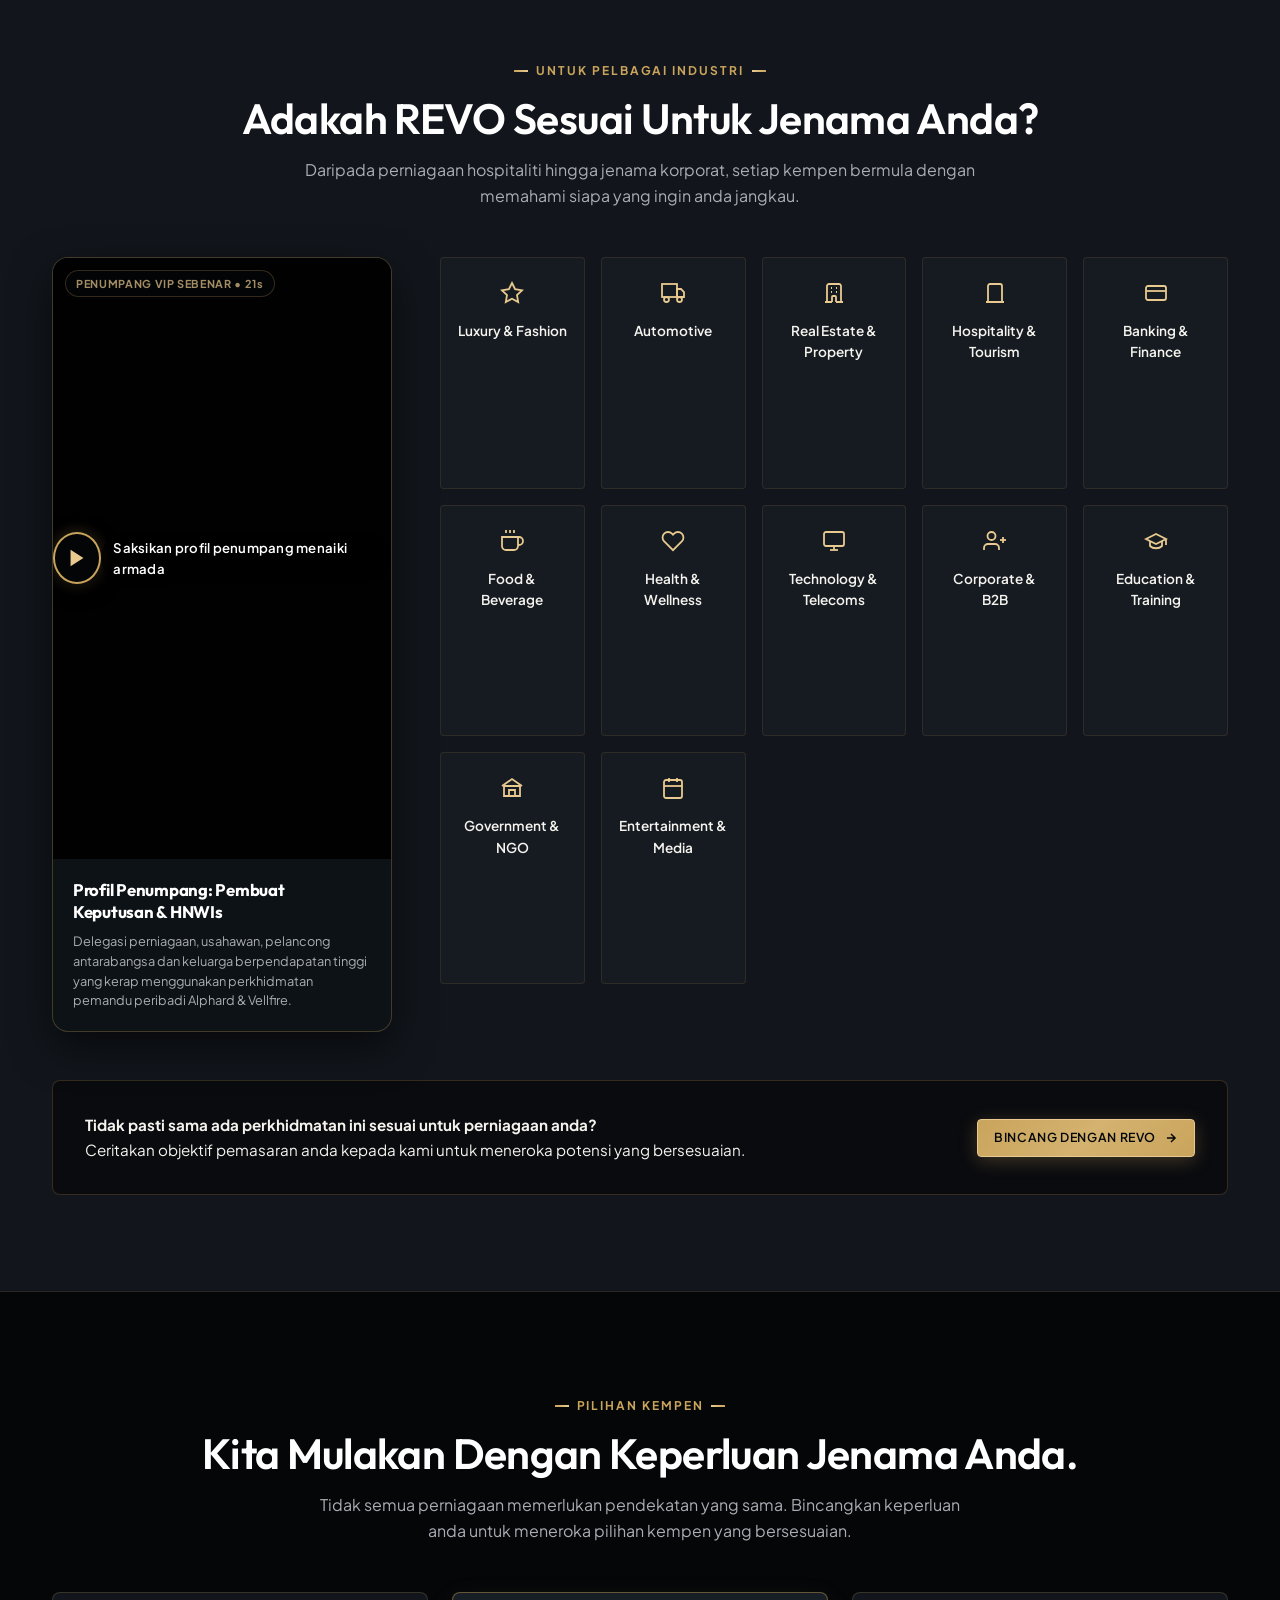
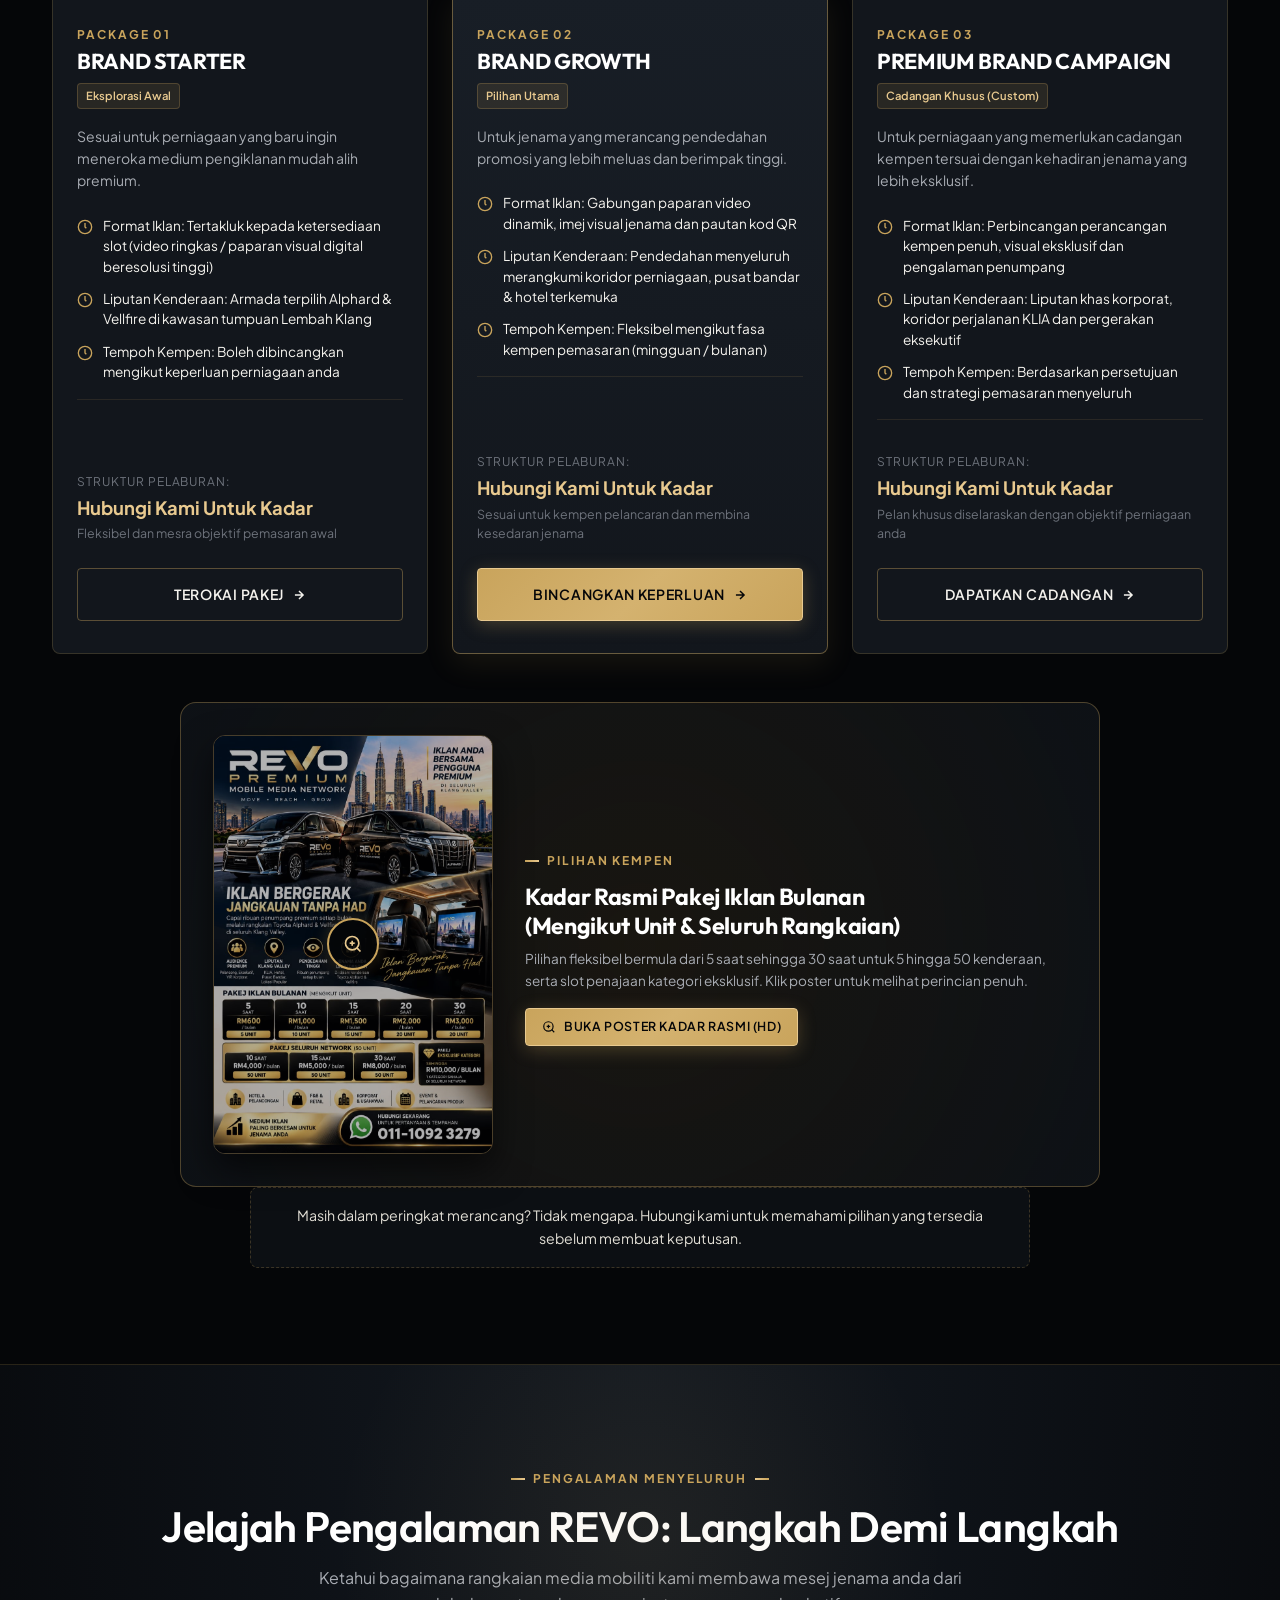
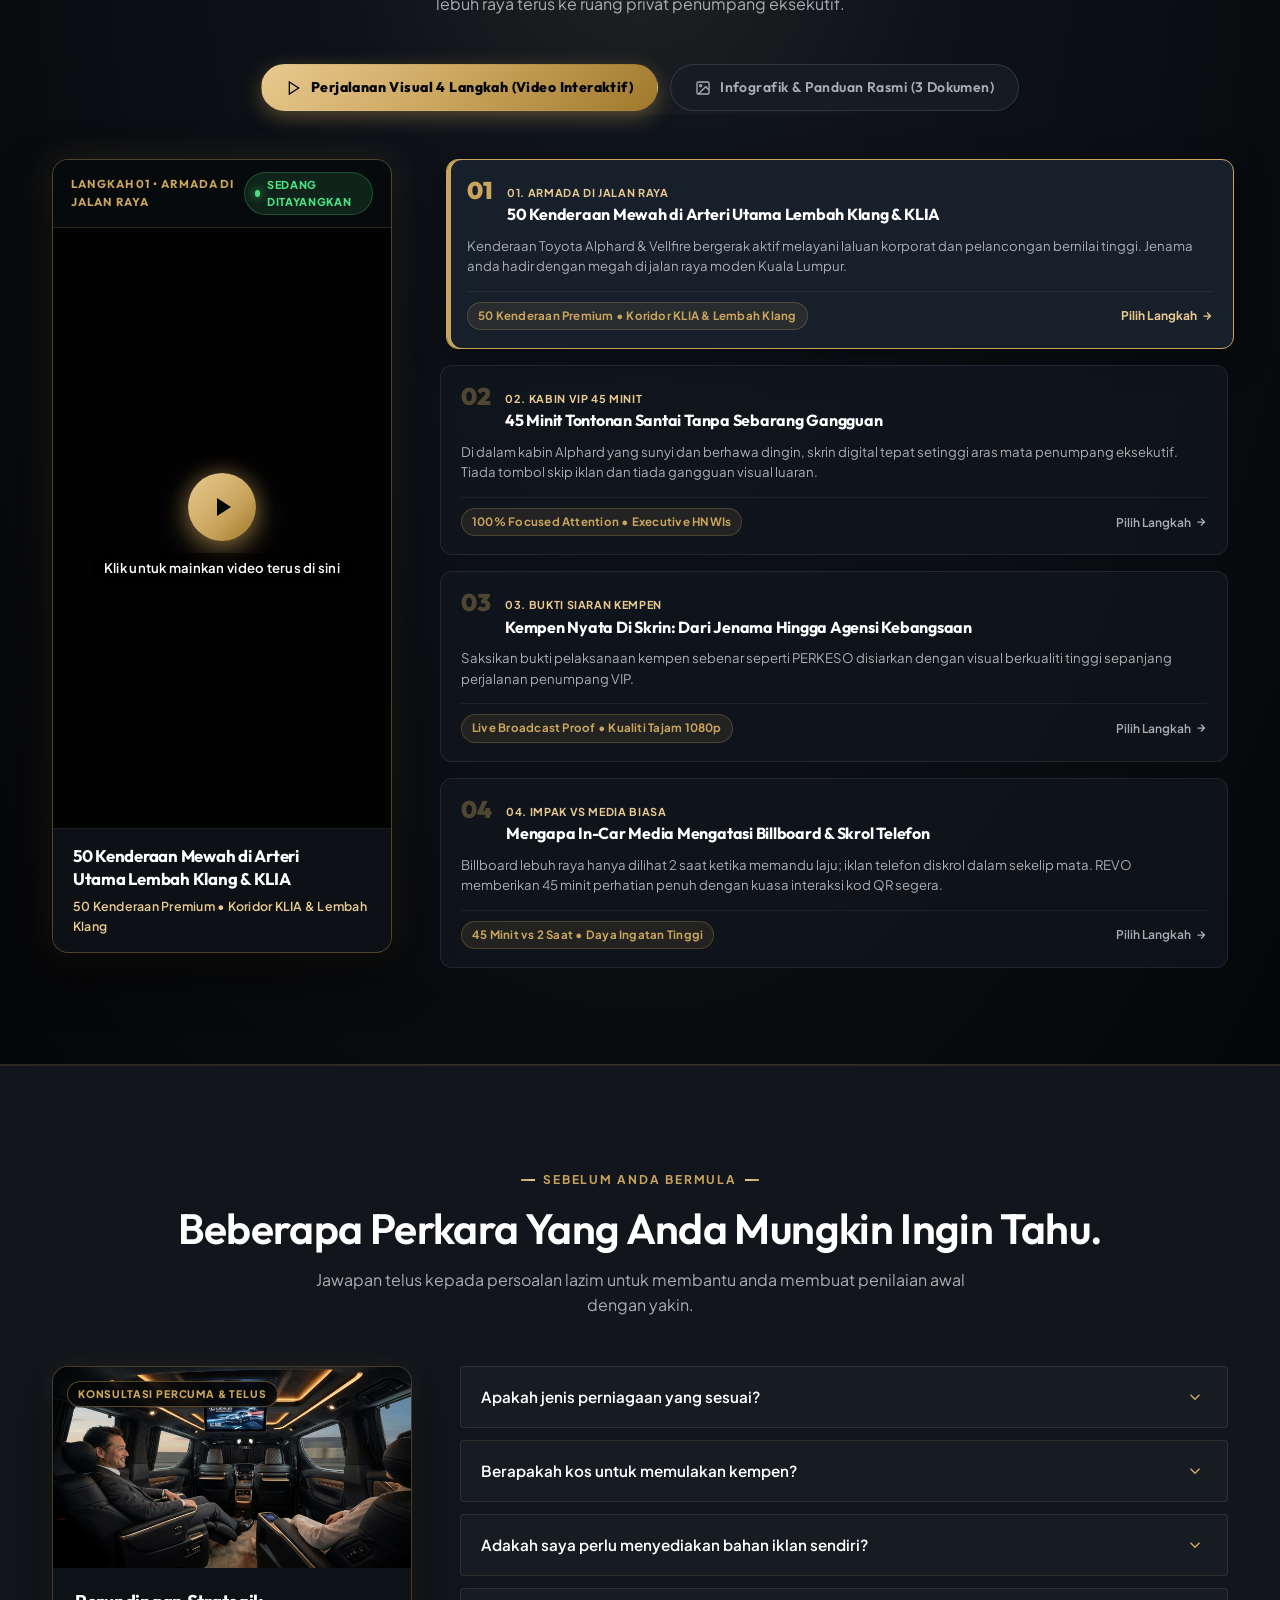
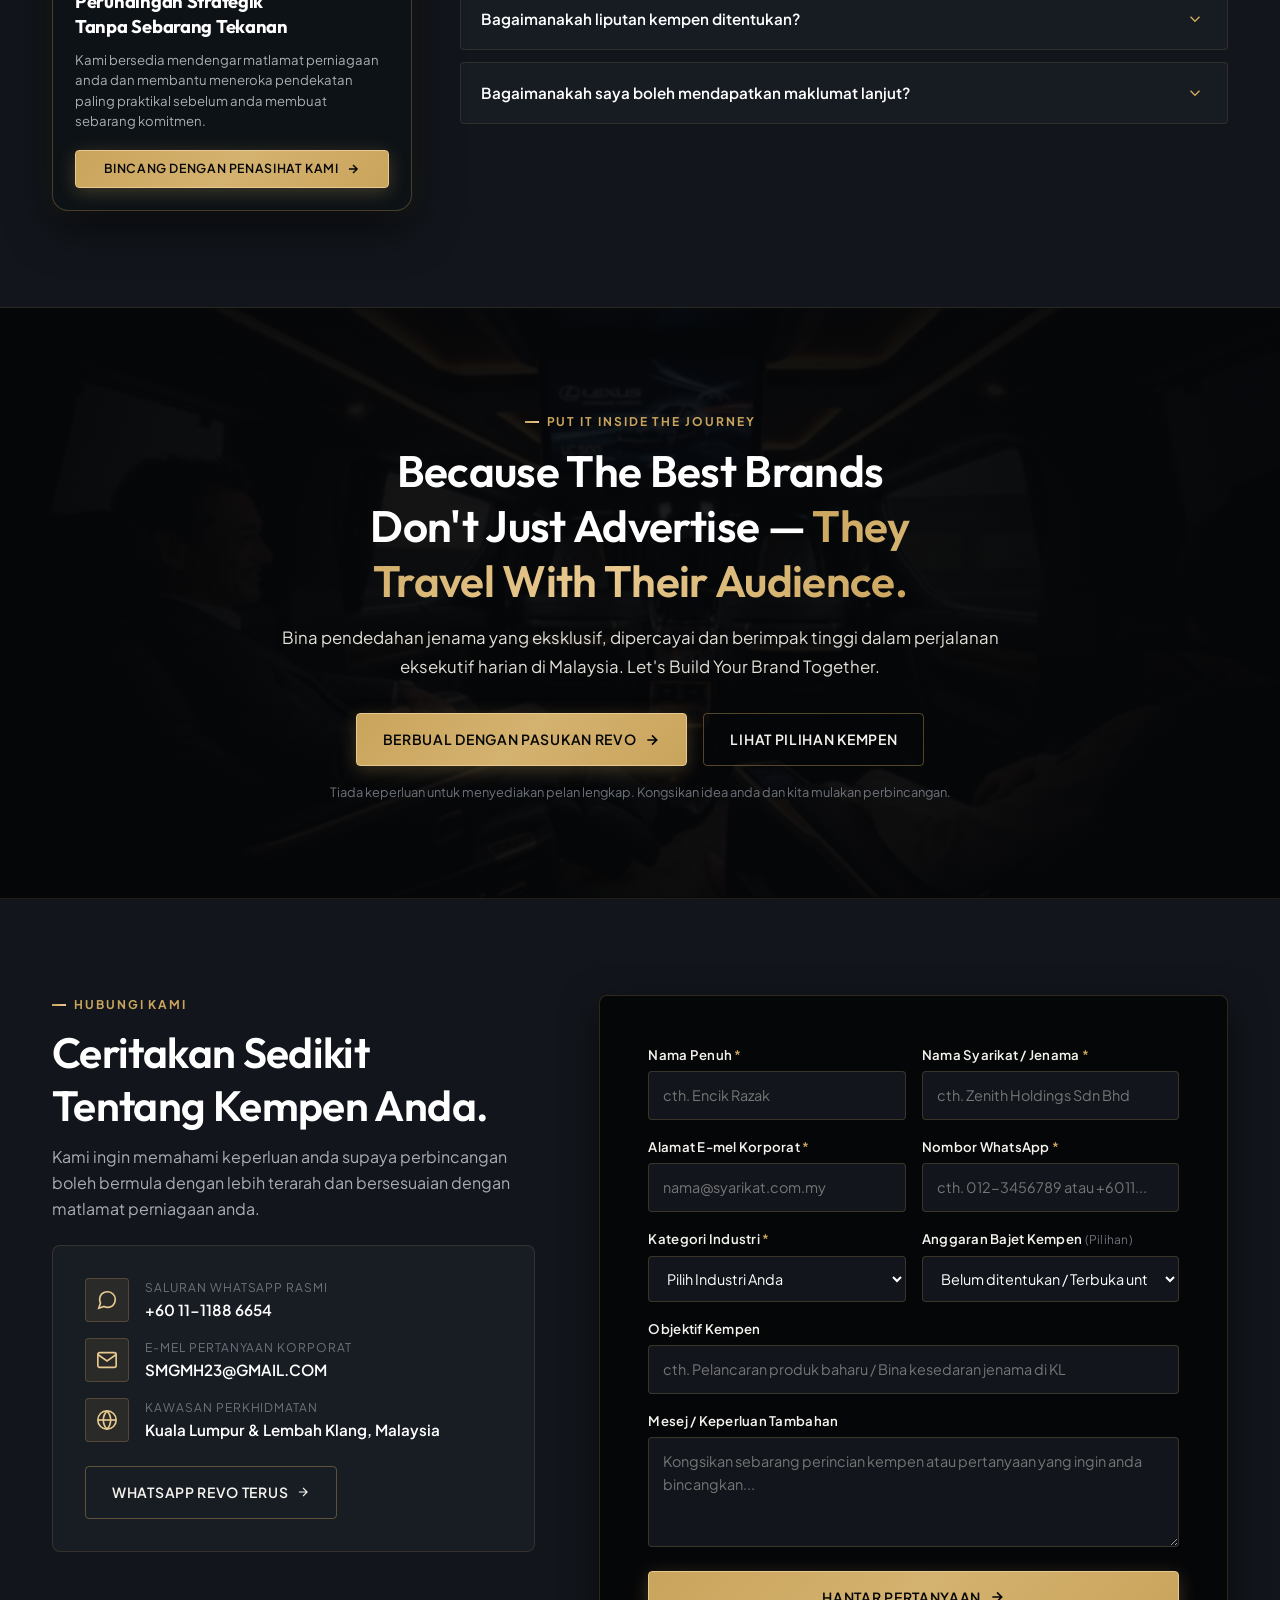
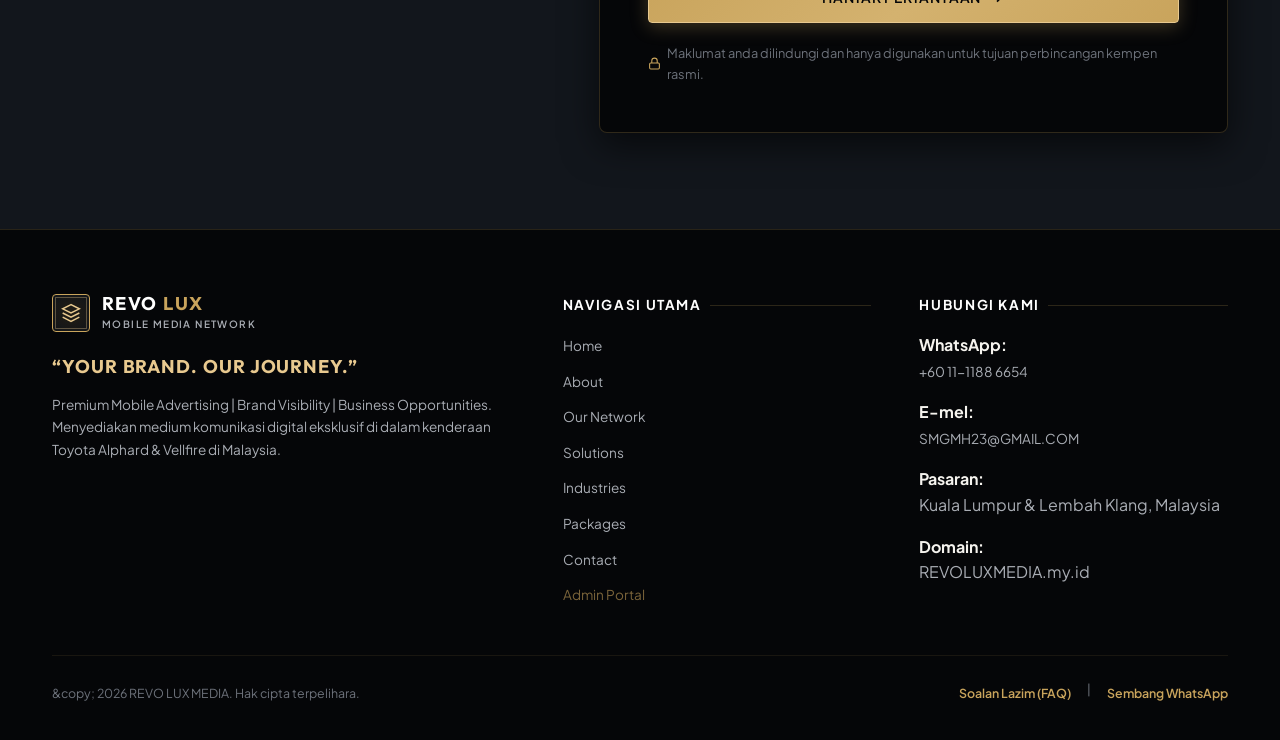
==== commit f930ec16: "fix(media): ensure 100% native aspect ratio for all videos and posters without cropping" ====
--- a/index.html
+++ b/index.html
@@ -486,9 +486,9 @@
           </div>
         </div>
 
-        <!-- Customer Journey Touchpoints Grid (from PDF Page 8 & 12) -->
+        <!-- Customer Journey Touchpoints Showcase (Full HD Portrait Poster + 6 Touchpoint Cards) -->
         <div style="margin-top: var(--space-3xl); margin-bottom: var(--space-2xl);">
-          <div class="section-header text-center" style="margin-bottom: var(--space-lg);">
+          <div class="section-header text-center" style="margin-bottom: var(--space-xl);">
             <div class="section-tag" data-i18n="tp_tag">TITIK SENTUHAN AUDIENS</div>
             <h3 data-i18n="tp_title" style="font-family: var(--font-heading); font-size: 1.65rem; font-weight: 700; color: var(--c-white); margin-bottom: 8px;">
               The Customer Journey: From First Impression to Lasting Impact
@@ -498,85 +498,84 @@
             </p>
           </div>
 
-          <!-- Photographic Mosaic Banner: 6 Real Touchpoints in Action -->
-          <div class="touchpoints-visual-banner" data-lightbox-image="assets/images/revo-touchpoints-grid.jpg" data-lightbox-title="Visual Sebenar 6 Titik Sentuhan Penumpang VIP" data-lightbox-desc="KLIA Transfer • Pusat Bandar KLCC • Hotel 5-Bintang • Pusat Beli-Belah • Pameran Korporat • Delegasi Eksekutif">
-            <img src="assets/images/revo-touchpoints-grid.jpg" alt="Visual 6 Titik Sentuhan Penumpang VIP REVO" loading="lazy">
-            <div class="touchpoints-banner-overlay">
-              <span class="touchpoints-banner-badge" data-i18n="tp_banner_badge">DOKUMENTASI FOTOGRAFI SEBENAR</span>
-              <h4 class="touchpoints-banner-title" data-i18n="tp_banner_title">Liputan Menyeluruh Laluan Korporat &amp; Pelancongan Mewah</h4>
-              <p class="touchpoints-banner-desc" data-i18n="tp_banner_desc">Fotografi sebenar 6 koridor tumpuan: Ketibaan KLIA, Hab Korporat KLCC, Hotel 5-Bintang, Pusat Beli-Belah Utama, Konvensyen &amp; Delegasi VIP.</p>
-              <span class="touchpoints-zoom-hint" data-i18n="tp_banner_hint">
+          <div class="touchpoints-showcase-split">
+            <!-- Left: Full HD Touchpoints Photographic Poster (Exact 2:3 Ratio, 100% Uncropped) -->
+            <div class="touchpoints-poster-frame" data-lightbox-image="assets/images/revo-touchpoints-grid.jpg" data-lightbox-title="Visual Sebenar 6 Titik Sentuhan Penumpang VIP" data-lightbox-desc="Fotografi sebenar 6 koridor: KLIA Transfer, Pusat Bandar KLCC, Hotel 5-Bintang, Pusat Beli-Belah, Event & Pameran, Delegasi Eksekutif.">
+              <span class="media-card-badge" data-i18n="tp_banner_badge">DOKUMENTASI FOTOGRAFI SEBENAR</span>
+              <img src="assets/images/revo-touchpoints-grid.jpg" alt="Visual 6 Titik Sentuhan Penumpang VIP REVO" loading="lazy">
+              <div class="touchpoints-poster-zoom-bar">
                 <svg width="14" height="14" viewBox="0 0 24 24" fill="none" stroke="currentColor" stroke-width="2"><circle cx="11" cy="11" r="8"/><line x1="21" y1="21" x2="16.65" y2="16.65"/><line x1="11" y1="8" x2="11" y2="14"/><line x1="8" y1="11" x2="14" y2="11"/></svg>
-                Klik untuk paparan skrin penuh HD
-              </span>
-            </div>
-          </div>
-
-          <div class="touchpoints-grid">
-            <div class="touchpoint-card">
-              <span class="touchpoint-num" data-i18n="tp1_num">TOUCHPOINT 01</span>
-              <div class="touchpoint-header-wrap">
-                <div class="touchpoint-icon">
-                  <svg width="18" height="18" viewBox="0 0 24 24" fill="none" stroke="currentColor" stroke-width="2"><path d="M17.8 19.2L16 11l3.5-3.5C21 6 21.5 4 21 3c-1-.5-3 0-4.5 1.5L13 8 4.8 6.2c-.5-.1-.9.1-1.1.5l-.3.5c-.2.5-.1 1 .3 1.3L9 12l-2 3H4l-1 1 3 2 2 3 1-1v-3l3-2 3.5 5.3c.3.4.8.5 1.3.3l.5-.3c.4-.2.6-.6.5-1.1z"/></svg>
-                </div>
-                <h4 class="touchpoint-title" data-i18n="tp1_title">ARRIVAL &amp; KLIA</h4>
-              </div>
-              <p class="touchpoint-desc" data-i18n="tp1_desc">Sambutan eksklusif lapangan terbang KLIA &amp; KLIA2. Menemui pelancong dan delegasi VIP sebaik tiba ke Malaysia.</p>
-            </div>
-
-            <div class="touchpoint-card">
-              <span class="touchpoint-num" data-i18n="tp2_num">TOUCHPOINT 02</span>
-              <div class="touchpoint-header-wrap">
-                <div class="touchpoint-icon">
-                  <svg width="18" height="18" viewBox="0 0 24 24" fill="none" stroke="currentColor" stroke-width="2"><path d="M3 21h18M3 7v14M21 7v14M6 7V4a1 1 0 011-1h10a1 1 0 011 1v3M9 11h2M9 15h2M13 11h2M13 15h2"/></svg>
-                </div>
-                <h4 class="touchpoint-title" data-i18n="tp2_title">HOTEL &amp; HOSPITALITY</h4>
-              </div>
-              <p class="touchpoint-desc" data-i18n="tp2_desc">Perjalanan ke hotel 5-bintang &amp; suite kediaman mewah. Berhubung dengan tetamu semasa suasana santai dan istirehat.</p>
-            </div>
-
-            <div class="touchpoint-card">
-              <span class="touchpoint-num" data-i18n="tp3_num">TOUCHPOINT 03</span>
-              <div class="touchpoint-header-wrap">
-                <div class="touchpoint-icon">
-                  <svg width="18" height="18" viewBox="0 0 24 24" fill="none" stroke="currentColor" stroke-width="2"><rect x="2" y="7" width="20" height="14" rx="2" ry="2"/><path d="M16 21V5a2 2 0 00-2-2h-4a2 2 0 00-2 2v16"/></svg>
-                </div>
-                <h4 class="touchpoint-title" data-i18n="tp3_title">CORPORATE &amp; BUSINESS</h4>
-              </div>
-              <p class="touchpoint-desc" data-i18n="tp3_desc">Urusan persidangan, mesyuarat perniagaan dan pergerakan korporat di menara komersial utama Lembah Klang.</p>
-            </div>
-
-            <div class="touchpoint-card">
-              <span class="touchpoint-num" data-i18n="tp4_num">TOUCHPOINT 04</span>
-              <div class="touchpoint-header-wrap">
-                <div class="touchpoint-icon">
-                  <svg width="18" height="18" viewBox="0 0 24 24" fill="none" stroke="currentColor" stroke-width="2"><path d="M20 21v-2a4 4 0 0 0-4-4H8a4 4 0 0 0-4 4v2"/><circle cx="12" cy="7" r="4"/></svg>
-                </div>
-                <h4 class="touchpoint-title" data-i18n="tp4_title">EXECUTIVE &amp; VIP</h4>
-              </div>
-              <p class="touchpoint-desc" data-i18n="tp4_desc">Individu bernilai bersih tinggi (HNWIs), pembuat keputusan, pengarah syarikat dan delegasi kehormat peribadi.</p>
-            </div>
-
-            <div class="touchpoint-card">
-              <span class="touchpoint-num" data-i18n="tp5_num">TOUCHPOINT 05</span>
-              <div class="touchpoint-header-wrap">
-                <div class="touchpoint-icon">
-                  <svg width="18" height="18" viewBox="0 0 24 24" fill="none" stroke="currentColor" stroke-width="2"><circle cx="12" cy="12" r="10"/><line x1="2" y1="12" x2="22" y2="12"/><path d="M12 2a15.3 15.3 0 0 1 4 10 15.3 15.3 0 0 1-4 10 15.3 15.3 0 0 1-4-10 15.3 15.3 0 0 1 4-10z"/></svg>
-                </div>
-                <h4 class="touchpoint-title" data-i18n="tp5_title">TOURISTS &amp; GLOBAL</h4>
-              </div>
-              <p class="touchpoint-desc" data-i18n="tp5_desc">Pelawat antarabangsa yang mencari pengalaman terbaik, jenama barangan mewah, dan perkhidmatan berprestij.</p>
-            </div>
-
-            <div class="touchpoint-card">
-              <span class="touchpoint-num" data-i18n="tp6_num">TOUCHPOINT 06</span>
-              <div class="touchpoint-header-wrap">
-                <div class="touchpoint-icon">
-                  <svg width="18" height="18" viewBox="0 0 24 24" fill="none" stroke="currentColor" stroke-width="2"><path d="M17 21v-2a4 4 0 0 0-4-4H5a4 4 0 0 0-4 4v2"/><circle cx="9" cy="7" r="4"/><path d="M23 21v-2a4 4 0 0 0-3-3.87"/><path d="M16 3.13a4 4 0 0 1 0 7.75"/></svg>
-                </div>
-                <h4 class="touchpoint-title" data-i18n="tp6_title">FAMILY TRAVEL</h4>
-              </div>
-              <p class="touchpoint-desc" data-i18n="tp6_desc">Perjalanan keluarga berprofil tinggi yang menikmati keselesaan ruang 7 &amp; 8 tempat duduk Alphard &amp; Vellfire.</p>
+                <span data-i18n="tp_banner_hint">Klik untuk paparan skrin penuh HD</span>
+              </div>
+            </div>
+
+            <!-- Right: The 6 Touchpoint Breakdown Cards -->
+            <div class="touchpoints-grid">
+              <div class="touchpoint-card">
+                <span class="touchpoint-num" data-i18n="tp1_num">TOUCHPOINT 01</span>
+                <div class="touchpoint-header-wrap">
+                  <div class="touchpoint-icon">
+                    <svg width="18" height="18" viewBox="0 0 24 24" fill="none" stroke="currentColor" stroke-width="2"><path d="M17.8 19.2L16 11l3.5-3.5C21 6 21.5 4 21 3c-1-.5-3 0-4.5 1.5L13 8 4.8 6.2c-.5-.1-.9.1-1.1.5l-.3.5c-.2.5-.1 1 .3 1.3L9 12l-2 3H4l-1 1 3 2 2 3 1-1v-3l3-2 3.5 5.3c.3.4.8.5 1.3.3l.5-.3c.4-.2.6-.6.5-1.1z"/></svg>
+                  </div>
+                  <h4 class="touchpoint-title" data-i18n="tp1_title">ARRIVAL &amp; KLIA</h4>
+                </div>
+                <p class="touchpoint-desc" data-i18n="tp1_desc">Sambutan eksklusif lapangan terbang KLIA &amp; KLIA2. Menemui pelancong dan delegasi VIP sebaik tiba ke Malaysia.</p>
+              </div>
+
+              <div class="touchpoint-card">
+                <span class="touchpoint-num" data-i18n="tp2_num">TOUCHPOINT 02</span>
+                <div class="touchpoint-header-wrap">
+                  <div class="touchpoint-icon">
+                    <svg width="18" height="18" viewBox="0 0 24 24" fill="none" stroke="currentColor" stroke-width="2"><path d="M3 21h18M3 7v14M21 7v14M6 7V4a1 1 0 011-1h10a1 1 0 011 1v3M9 11h2M9 15h2M13 11h2M13 15h2"/></svg>
+                  </div>
+                  <h4 class="touchpoint-title" data-i18n="tp2_title">HOTEL &amp; HOSPITALITY</h4>
+                </div>
+                <p class="touchpoint-desc" data-i18n="tp2_desc">Perjalanan ke hotel 5-bintang &amp; suite kediaman mewah. Berhubung dengan tetamu semasa suasana santai dan istirehat.</p>
+              </div>
+
+              <div class="touchpoint-card">
+                <span class="touchpoint-num" data-i18n="tp3_num">TOUCHPOINT 03</span>
+                <div class="touchpoint-header-wrap">
+                  <div class="touchpoint-icon">
+                    <svg width="18" height="18" viewBox="0 0 24 24" fill="none" stroke="currentColor" stroke-width="2"><rect x="2" y="7" width="20" height="14" rx="2" ry="2"/><path d="M16 21V5a2 2 0 00-2-2h-4a2 2 0 00-2 2v16"/></svg>
+                  </div>
+                  <h4 class="touchpoint-title" data-i18n="tp3_title">CORPORATE &amp; BUSINESS</h4>
+                </div>
+                <p class="touchpoint-desc" data-i18n="tp3_desc">Urusan persidangan, mesyuarat perniagaan dan pergerakan korporat di menara komersial utama Lembah Klang.</p>
+              </div>
+
+              <div class="touchpoint-card">
+                <span class="touchpoint-num" data-i18n="tp4_num">TOUCHPOINT 04</span>
+                <div class="touchpoint-header-wrap">
+                  <div class="touchpoint-icon">
+                    <svg width="18" height="18" viewBox="0 0 24 24" fill="none" stroke="currentColor" stroke-width="2"><path d="M20 21v-2a4 4 0 0 0-4-4H8a4 4 0 0 0-4 4v2"/><circle cx="12" cy="7" r="4"/></svg>
+                  </div>
+                  <h4 class="touchpoint-title" data-i18n="tp4_title">EXECUTIVE &amp; VIP</h4>
+                </div>
+                <p class="touchpoint-desc" data-i18n="tp4_desc">Individu bernilai bersih tinggi (HNWIs), pembuat keputusan, pengarah syarikat dan delegasi kehormat peribadi.</p>
+              </div>
+
+              <div class="touchpoint-card">
+                <span class="touchpoint-num" data-i18n="tp5_num">TOUCHPOINT 05</span>
+                <div class="touchpoint-header-wrap">
+                  <div class="touchpoint-icon">
+                    <svg width="18" height="18" viewBox="0 0 24 24" fill="none" stroke="currentColor" stroke-width="2"><circle cx="12" cy="12" r="10"/><line x1="2" y1="12" x2="22" y2="12"/><path d="M12 2a15.3 15.3 0 0 1 4 10 15.3 15.3 0 0 1-4 10 15.3 15.3 0 0 1-4-10 15.3 15.3 0 0 1 4-10z"/></svg>
+                  </div>
+                  <h4 class="touchpoint-title" data-i18n="tp5_title">TOURISTS &amp; GLOBAL</h4>
+                </div>
+                <p class="touchpoint-desc" data-i18n="tp5_desc">Pelawat antarabangsa yang mencari pengalaman terbaik, jenama barangan mewah, dan perkhidmatan berprestij.</p>
+              </div>
+
+              <div class="touchpoint-card">
+                <span class="touchpoint-num" data-i18n="tp6_num">TOUCHPOINT 06</span>
+                <div class="touchpoint-header-wrap">
+                  <div class="touchpoint-icon">
+                    <svg width="18" height="18" viewBox="0 0 24 24" fill="none" stroke="currentColor" stroke-width="2"><path d="M17 21v-2a4 4 0 0 0-4-4H5a4 4 0 0 0-4 4v2"/><circle cx="9" cy="7" r="4"/><path d="M23 21v-2a4 4 0 0 0-3-3.87"/><path d="M16 3.13a4 4 0 0 1 0 7.75"/></svg>
+                  </div>
+                  <h4 class="touchpoint-title" data-i18n="tp6_title">FAMILY TRAVEL</h4>
+                </div>
+                <p class="touchpoint-desc" data-i18n="tp6_desc">Perjalanan keluarga berprofil tinggi yang menikmati keselesaan ruang 7 &amp; 8 tempat duduk Alphard &amp; Vellfire.</p>
+              </div>
             </div>
           </div>
         </div>
--- a/assets/css/style.css
+++ b/assets/css/style.css
@@ -1051,7 +1051,10 @@
   overflow: hidden;
   border: 1px solid rgba(201, 164, 92, 0.35);
   box-shadow: 0 16px 40px rgba(0, 0, 0, 0.5);
-  max-height: 480px;
+  aspect-ratio: 2/3;
+  max-width: 400px;
+  width: 100%;
+  margin: 0 auto;
   background: var(--c-graphite);
   transition: all var(--transition-base);
 }
@@ -1066,6 +1069,8 @@
   width: 100%;
   height: 100%;
   object-fit: cover;
+  object-position: center;
+  display: block;
   transition: transform var(--transition-slow);
 }
 
@@ -3066,7 +3071,7 @@
 
 @media (min-width: 992px) {
   .experience-showcase-grid {
-    grid-template-columns: 1.15fr 1fr;
+    grid-template-columns: 340px 1fr;
     gap: var(--space-2xl);
   }
 }
@@ -3079,6 +3084,9 @@
   border-radius: var(--radius-xl);
   overflow: hidden;
   box-shadow: 0 20px 50px rgba(0, 0, 0, 0.65), 0 0 35px rgba(201, 164, 92, 0.15);
+  max-width: 340px;
+  width: 100%;
+  margin: 0 auto;
 }
 
 @media (min-width: 992px) {
@@ -3132,7 +3140,7 @@
 .theater-screen-box {
   position: relative;
   width: 100%;
-  aspect-ratio: 16/9;
+  aspect-ratio: 9/16;
   background: #000;
   overflow: hidden;
   cursor: pointer;
@@ -3141,7 +3149,8 @@
 .theater-screen-box video {
   width: 100%;
   height: 100%;
-  object-fit: cover;
+  object-fit: contain;
+  background: #000;
   display: block;
 }
 
@@ -3373,7 +3382,7 @@
 .poster-media-preview {
   position: relative;
   width: 100%;
-  aspect-ratio: 4/5;
+  aspect-ratio: 2/3;
   background: #000;
   overflow: hidden;
 }
@@ -3381,8 +3390,8 @@
 .poster-media-preview img {
   width: 100%;
   height: 100%;
-  object-fit: cover;
-  object-position: top;
+  object-fit: contain;
+  background: #000;
   display: block;
   transition: transform var(--transition-slow);
 }
@@ -3587,7 +3596,7 @@
 
 @media (min-width: 900px) {
   .advantage-media-showcase {
-    grid-template-columns: 1.1fr 1fr;
+    grid-template-columns: 320px 1fr;
     gap: var(--space-2xl);
     padding: 30px;
   }
@@ -3596,18 +3605,22 @@
 .advantage-video-frame {
   position: relative;
   width: 100%;
-  aspect-ratio: 16/9;
+  max-width: 320px;
+  aspect-ratio: 9/16;
+  margin: 0 auto;
   background: #000;
   border-radius: var(--radius-lg);
+  border: 1px solid rgba(201, 164, 92, 0.35);
   overflow: hidden;
   cursor: pointer;
-  box-shadow: 0 10px 30px rgba(0, 0, 0, 0.7);
+  box-shadow: 0 16px 40px rgba(0, 0, 0, 0.7);
 }
 
 .advantage-video-frame video {
   width: 100%;
   height: 100%;
-  object-fit: cover;
+  object-fit: contain;
+  background: #000;
   display: block;
 }
 
@@ -3646,83 +3659,82 @@
 }
 
 /* ==========================================================================
-   CUSTOMER JOURNEY PHOTOGRAPHIC MOSAIC BANNER
+   CUSTOMER JOURNEY TOUCHPOINTS SHOWCASE (SPLIT POSTER + 6 TOUCHPOINT CARDS)
    ========================================================================== */
-.touchpoints-visual-banner {
+.touchpoints-showcase-split {
+  display: grid;
+  grid-template-columns: 1fr;
+  gap: var(--space-xl);
+  align-items: start;
+}
+
+@media (min-width: 992px) {
+  .touchpoints-showcase-split {
+    grid-template-columns: 380px 1fr;
+    gap: var(--space-2xl);
+  }
+}
+
+.touchpoints-poster-frame {
   position: relative;
   width: 100%;
-  aspect-ratio: 16/6;
-  max-height: 380px;
-  min-height: 220px;
-  background: #000;
-  border: 1px solid rgba(201, 164, 92, 0.3);
+  max-width: 380px;
+  margin: 0 auto;
+  aspect-ratio: 2/3;
+  background: #0f1217;
+  border: 1px solid rgba(201, 164, 92, 0.35);
   border-radius: var(--radius-xl);
   overflow: hidden;
-  margin-bottom: var(--space-xl);
+  box-shadow: 0 16px 45px rgba(0, 0, 0, 0.7), 0 0 25px rgba(201, 164, 92, 0.12);
   cursor: pointer;
-  box-shadow: 0 16px 45px rgba(0, 0, 0, 0.7);
-}
-
-.touchpoints-visual-banner img {
+  transition: transform var(--transition-base), border-color var(--transition-base), box-shadow var(--transition-base);
+  display: flex;
+  flex-direction: column;
+}
+
+.touchpoints-poster-frame:hover {
+  transform: translateY(-4px);
+  border-color: rgba(201, 164, 92, 0.65);
+  box-shadow: 0 20px 50px rgba(0, 0, 0, 0.8), 0 0 35px rgba(201, 164, 92, 0.22);
+}
+
+.touchpoints-poster-frame img {
   width: 100%;
   height: 100%;
-  object-fit: cover;
-  object-position: center 35%;
+  object-fit: contain;
   display: block;
+  background: #000;
   transition: transform var(--transition-slow);
 }
 
-.touchpoints-visual-banner:hover img {
-  transform: scale(1.03);
-}
-
-.touchpoints-banner-overlay {
+.touchpoints-poster-frame:hover img {
+  transform: scale(1.02);
+}
+
+.touchpoints-poster-zoom-bar {
   position: absolute;
-  inset: 0;
-  background: linear-gradient(180deg, rgba(5, 6, 8, 0.2) 0%, rgba(5, 6, 8, 0.88) 100%);
-  display: flex;
-  flex-direction: column;
-  justify-content: flex-end;
-  padding: 24px 28px;
-  z-index: 2;
-}
-
-.touchpoints-banner-badge {
-  display: inline-block;
-  font-size: 0.68rem;
-  font-weight: 700;
-  color: var(--c-gold-metallic);
-  letter-spacing: 0.08em;
-  text-transform: uppercase;
-  margin-bottom: 6px;
-}
-
-.touchpoints-banner-title {
-  font-family: var(--font-heading);
-  font-size: 1.25rem;
-  font-weight: 700;
-  color: var(--c-white);
-  line-height: 1.3;
-  margin-bottom: 6px;
-}
-
-.touchpoints-banner-desc {
-  font-size: 0.8rem;
-  color: var(--c-silver);
-  line-height: 1.5;
-  margin-bottom: 10px;
-  max-width: 800px;
-}
-
-.touchpoints-zoom-hint {
-  display: inline-flex;
-  align-items: center;
-  gap: 6px;
-  font-size: 0.72rem;
+  bottom: 0;
+  left: 0;
+  right: 0;
+  padding: 10px 16px;
+  background: linear-gradient(180deg, rgba(5, 6, 8, 0.2) 0%, rgba(5, 6, 8, 0.92) 100%);
+  display: flex;
+  align-items: center;
+  justify-content: center;
+  gap: 8px;
+  font-size: 0.75rem;
   font-weight: 700;
   color: var(--c-gold-champagne);
-  text-transform: uppercase;
   letter-spacing: 0.04em;
+  pointer-events: none;
+}
+
+@media (min-width: 992px) {
+  .touchpoints-showcase-split .touchpoints-grid {
+    grid-template-columns: repeat(2, 1fr);
+    margin-top: 0;
+    gap: var(--space-md);
+  }
 }
 
 /* ==========================================================================
@@ -3738,7 +3750,7 @@
 
 @media (min-width: 992px) {
   .industry-showcase-split {
-    grid-template-columns: 360px 1fr;
+    grid-template-columns: 340px 1fr;
     gap: var(--space-2xl);
   }
 }
@@ -3751,12 +3763,15 @@
   display: flex;
   flex-direction: column;
   box-shadow: 0 15px 40px rgba(0, 0, 0, 0.6);
+  max-width: 340px;
+  width: 100%;
+  margin: 0 auto;
 }
 
 .industry-media-screen {
   position: relative;
   width: 100%;
-  aspect-ratio: 16/10;
+  aspect-ratio: 9/16;
   background: #000;
   overflow: hidden;
   cursor: pointer;
@@ -3765,7 +3780,8 @@
 .industry-media-screen video {
   width: 100%;
   height: 100%;
-  object-fit: cover;
+  object-fit: contain;
+  background: #000;
   display: block;
 }
 
@@ -3835,7 +3851,7 @@
 .faq-media-thumb {
   position: relative;
   width: 100%;
-  aspect-ratio: 16/10;
+  aspect-ratio: 16/9;
   background: #000;
   overflow: hidden;
 }
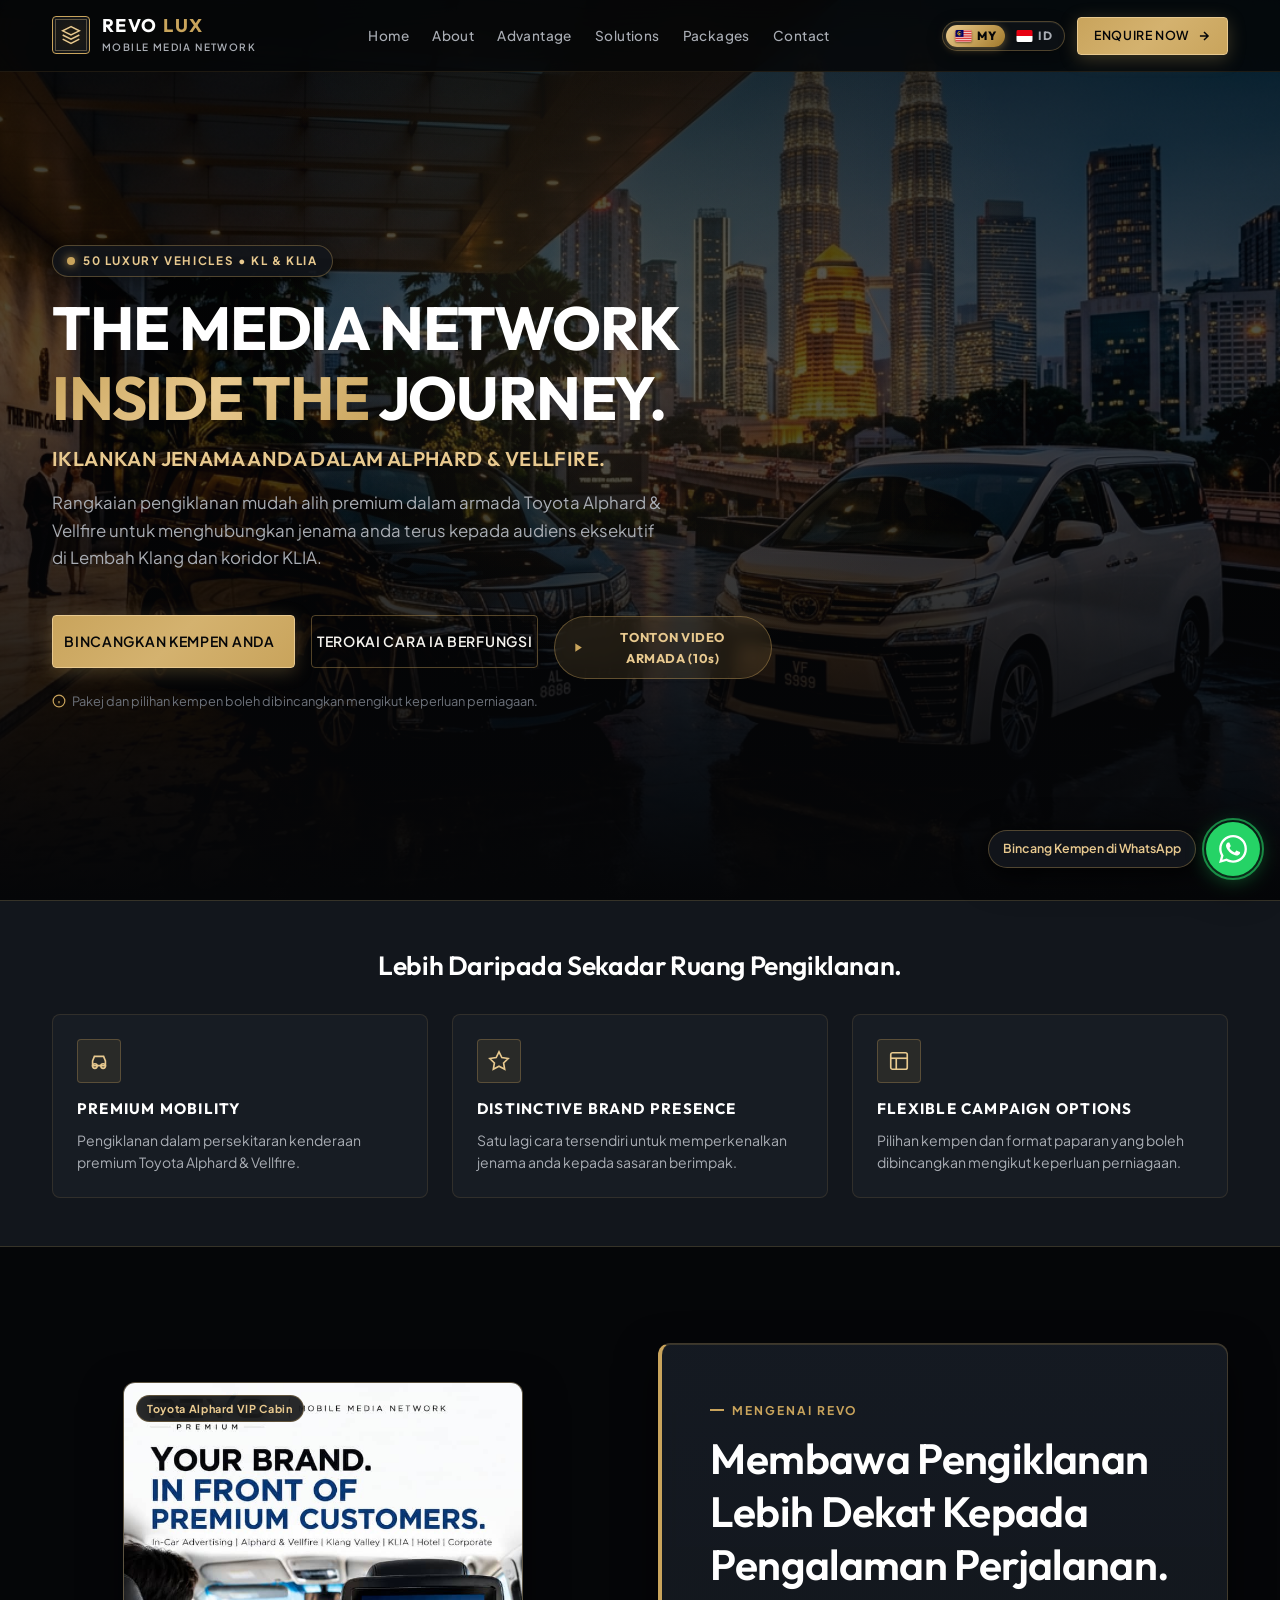
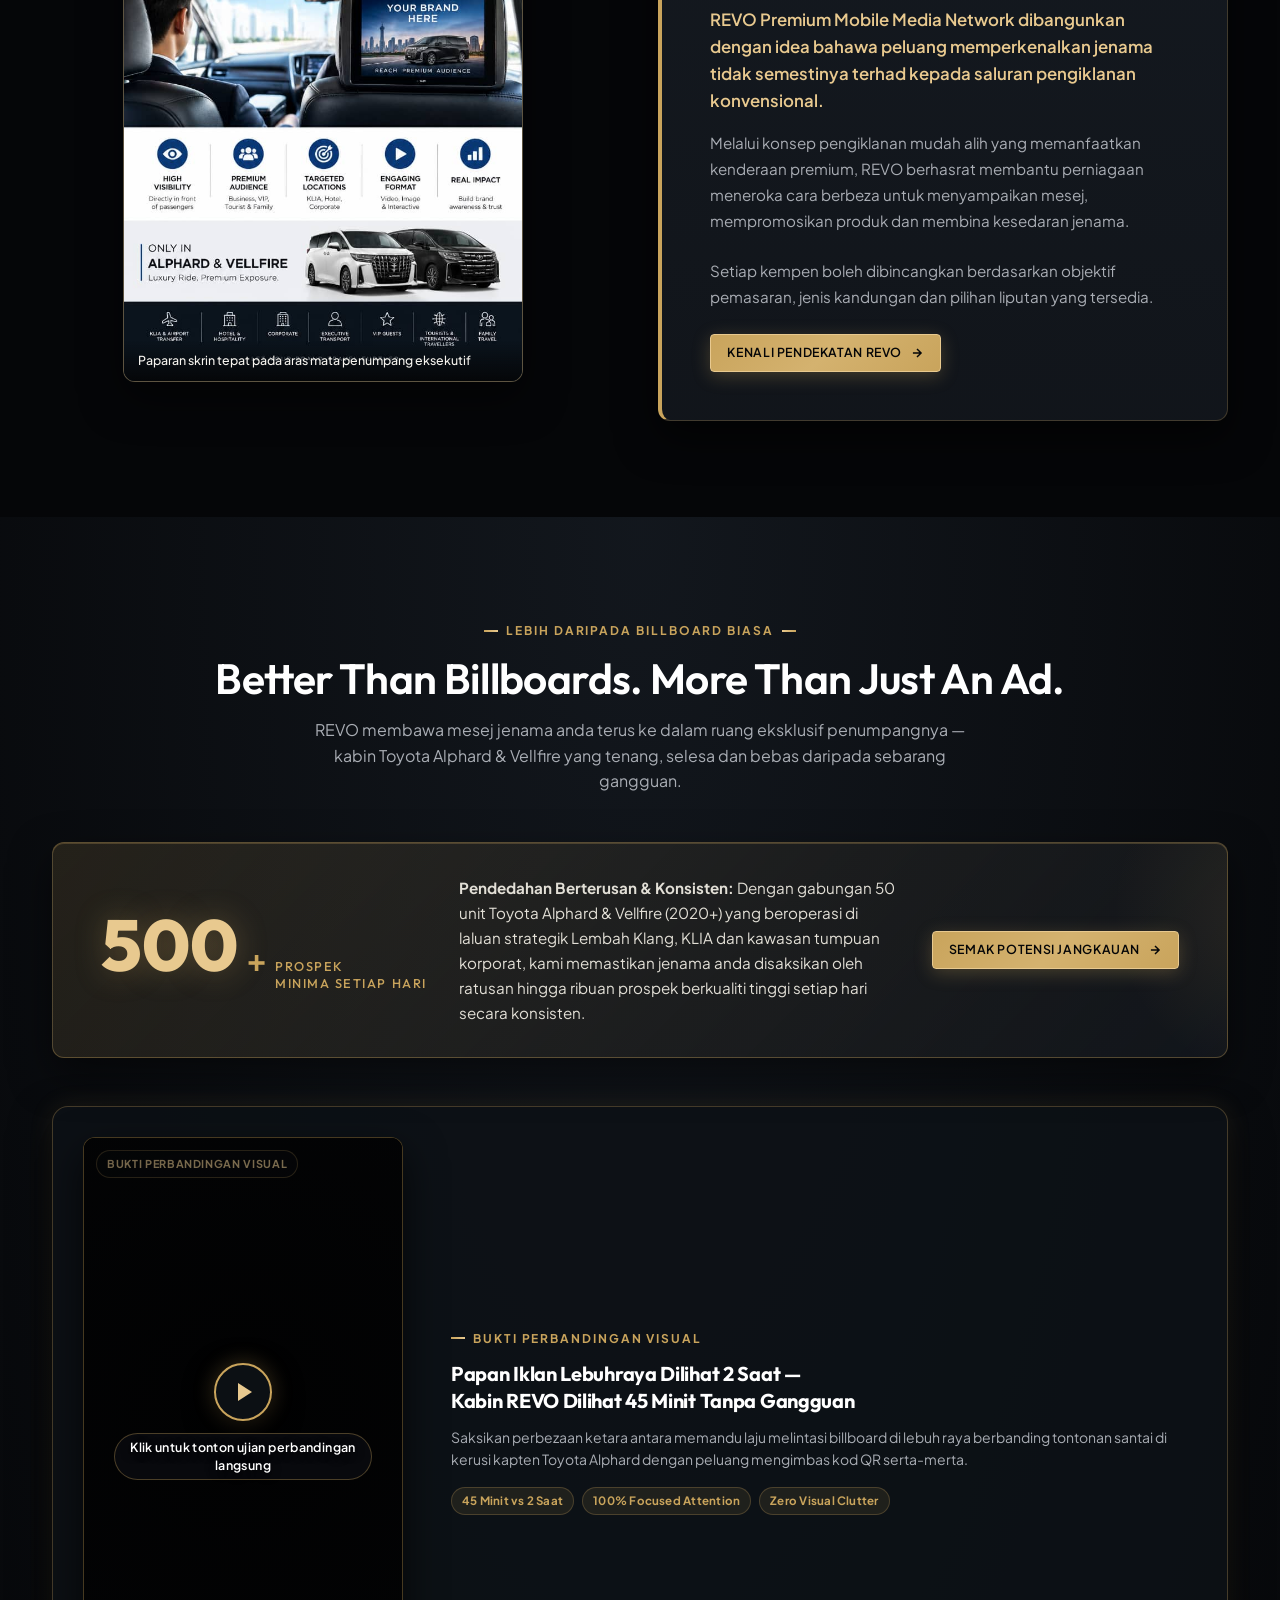
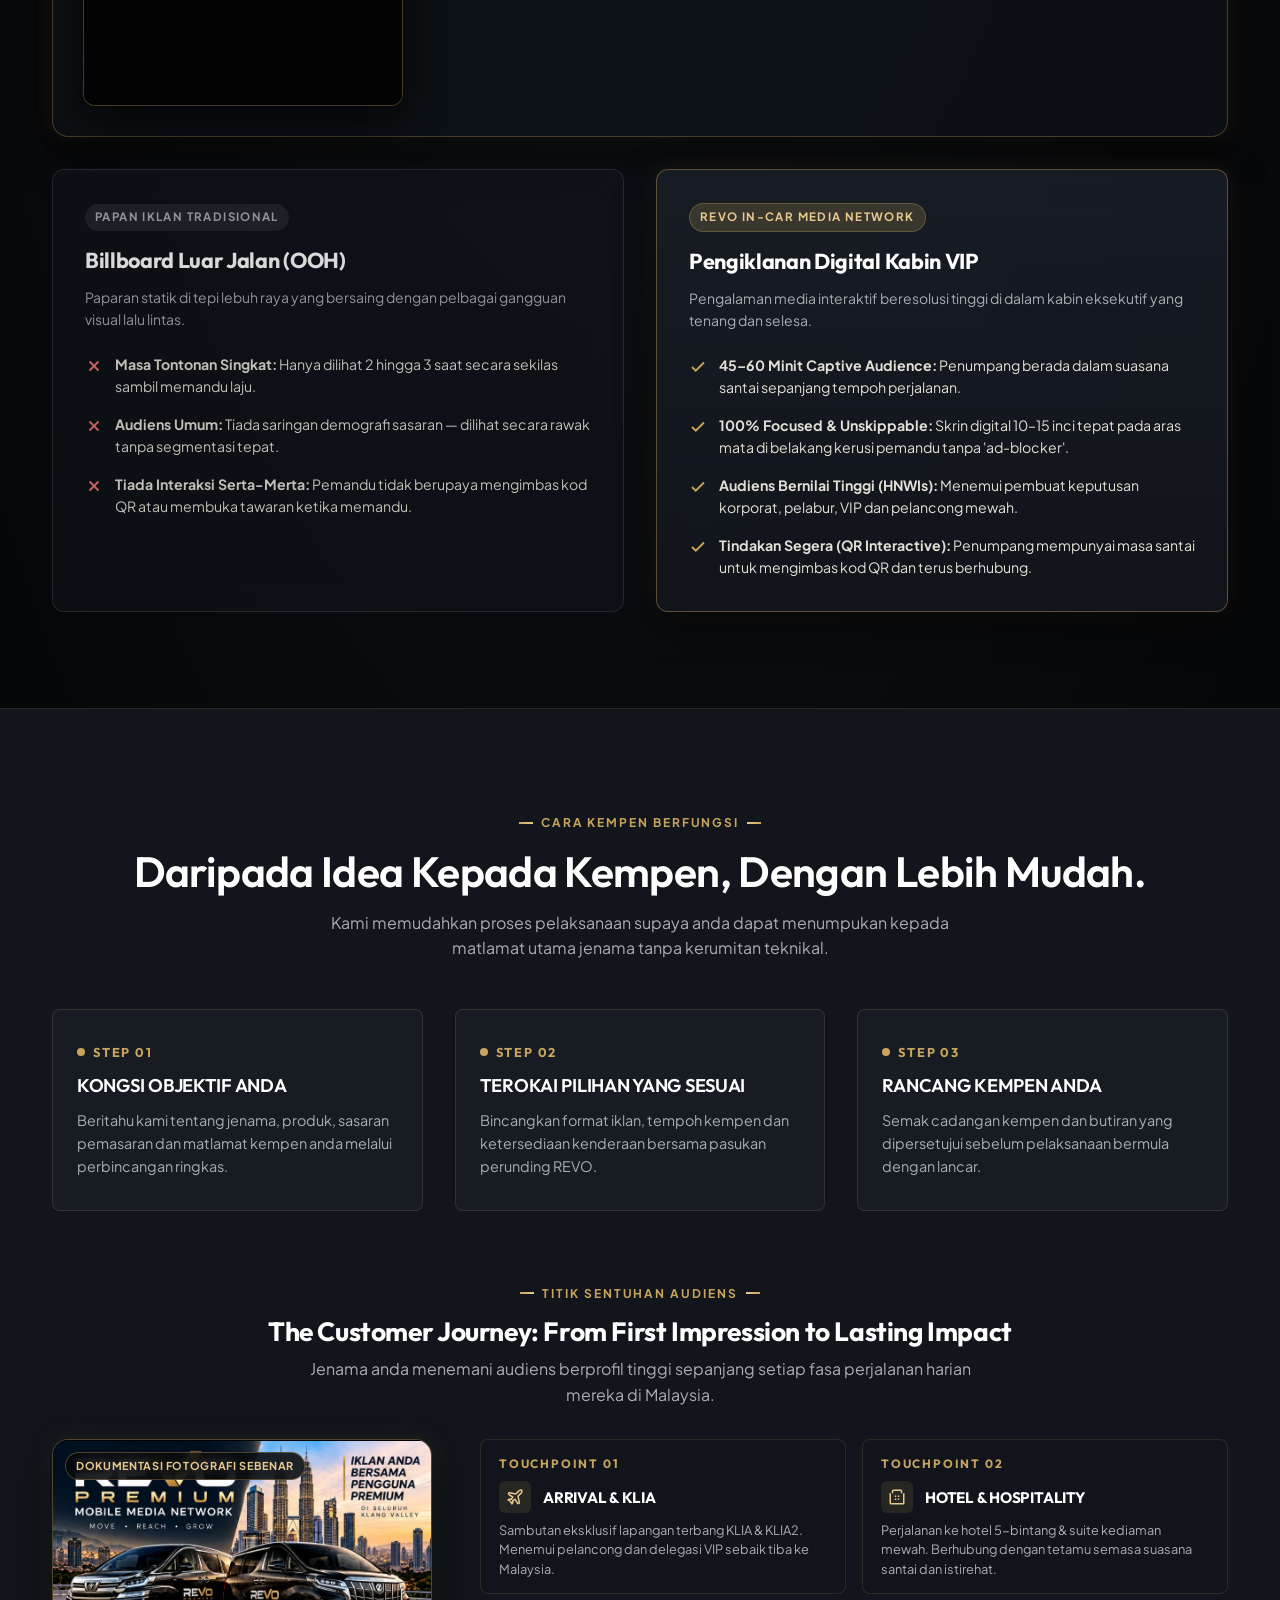
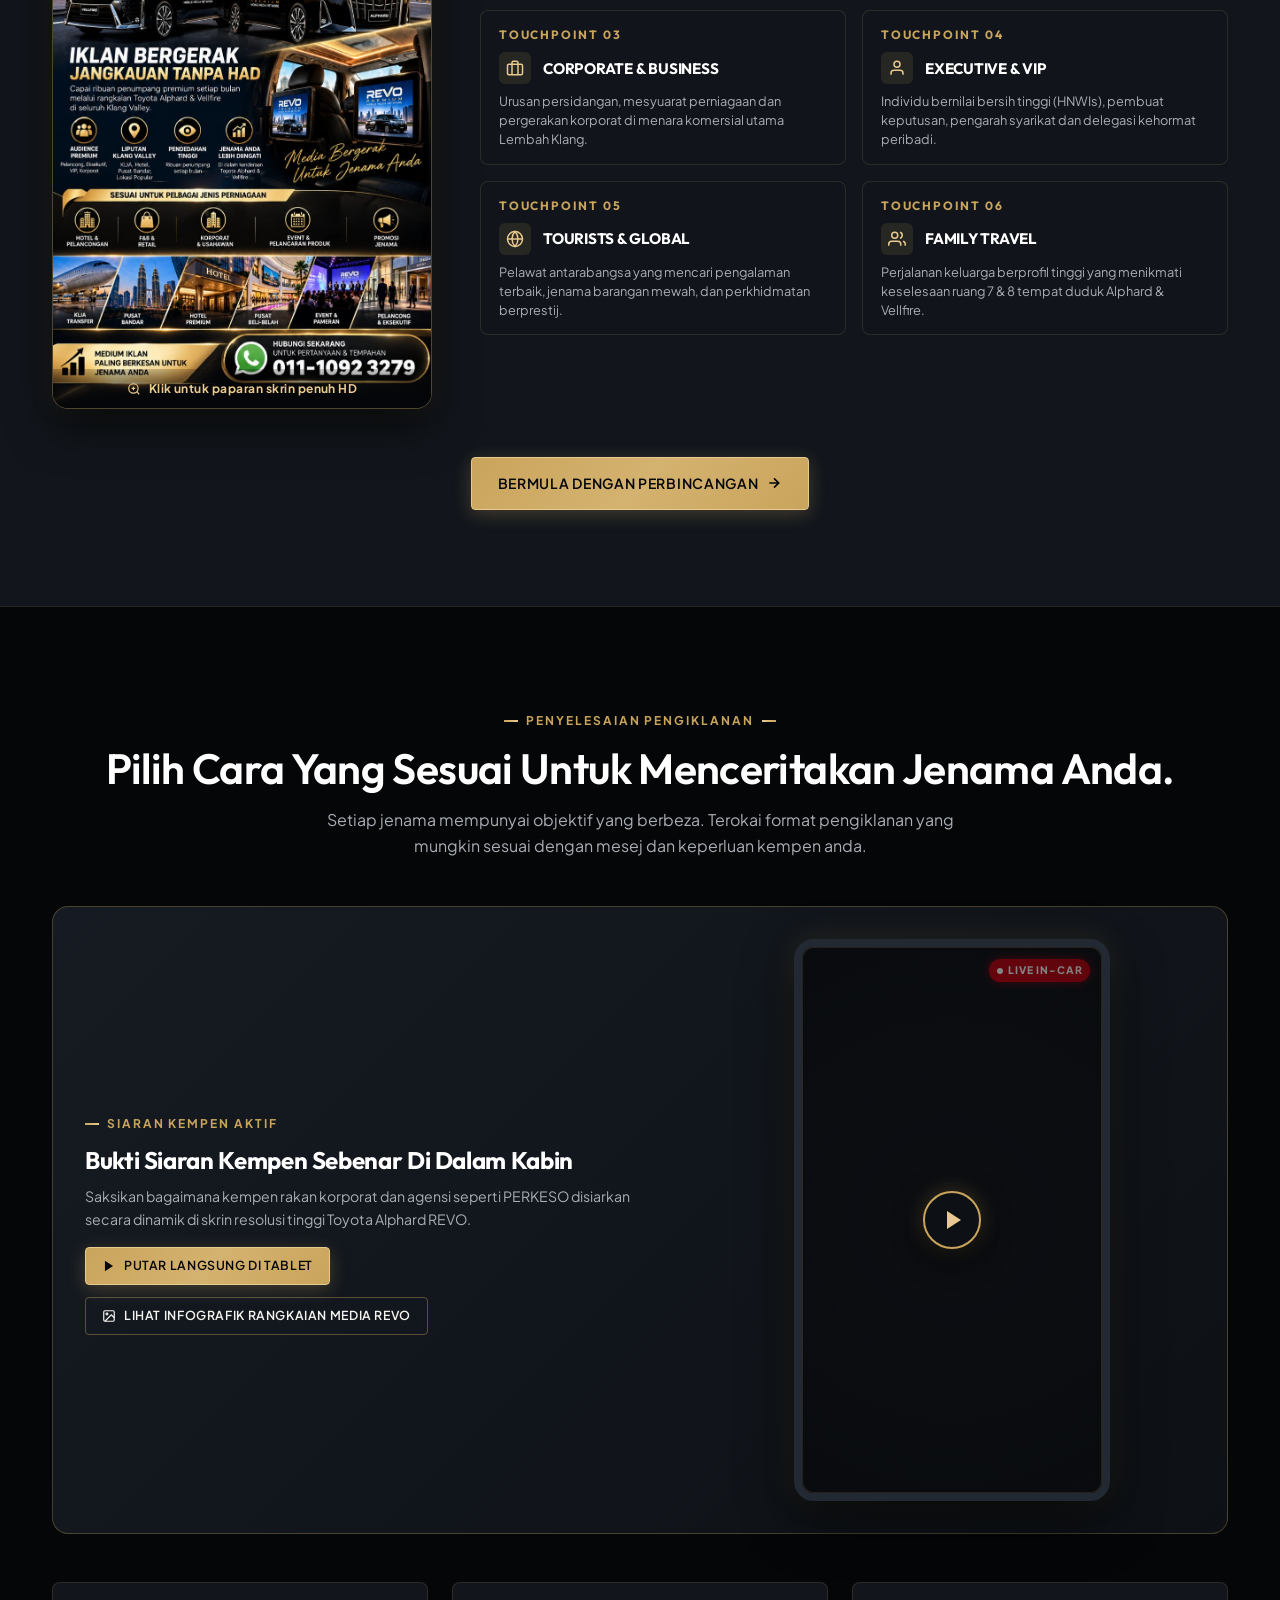
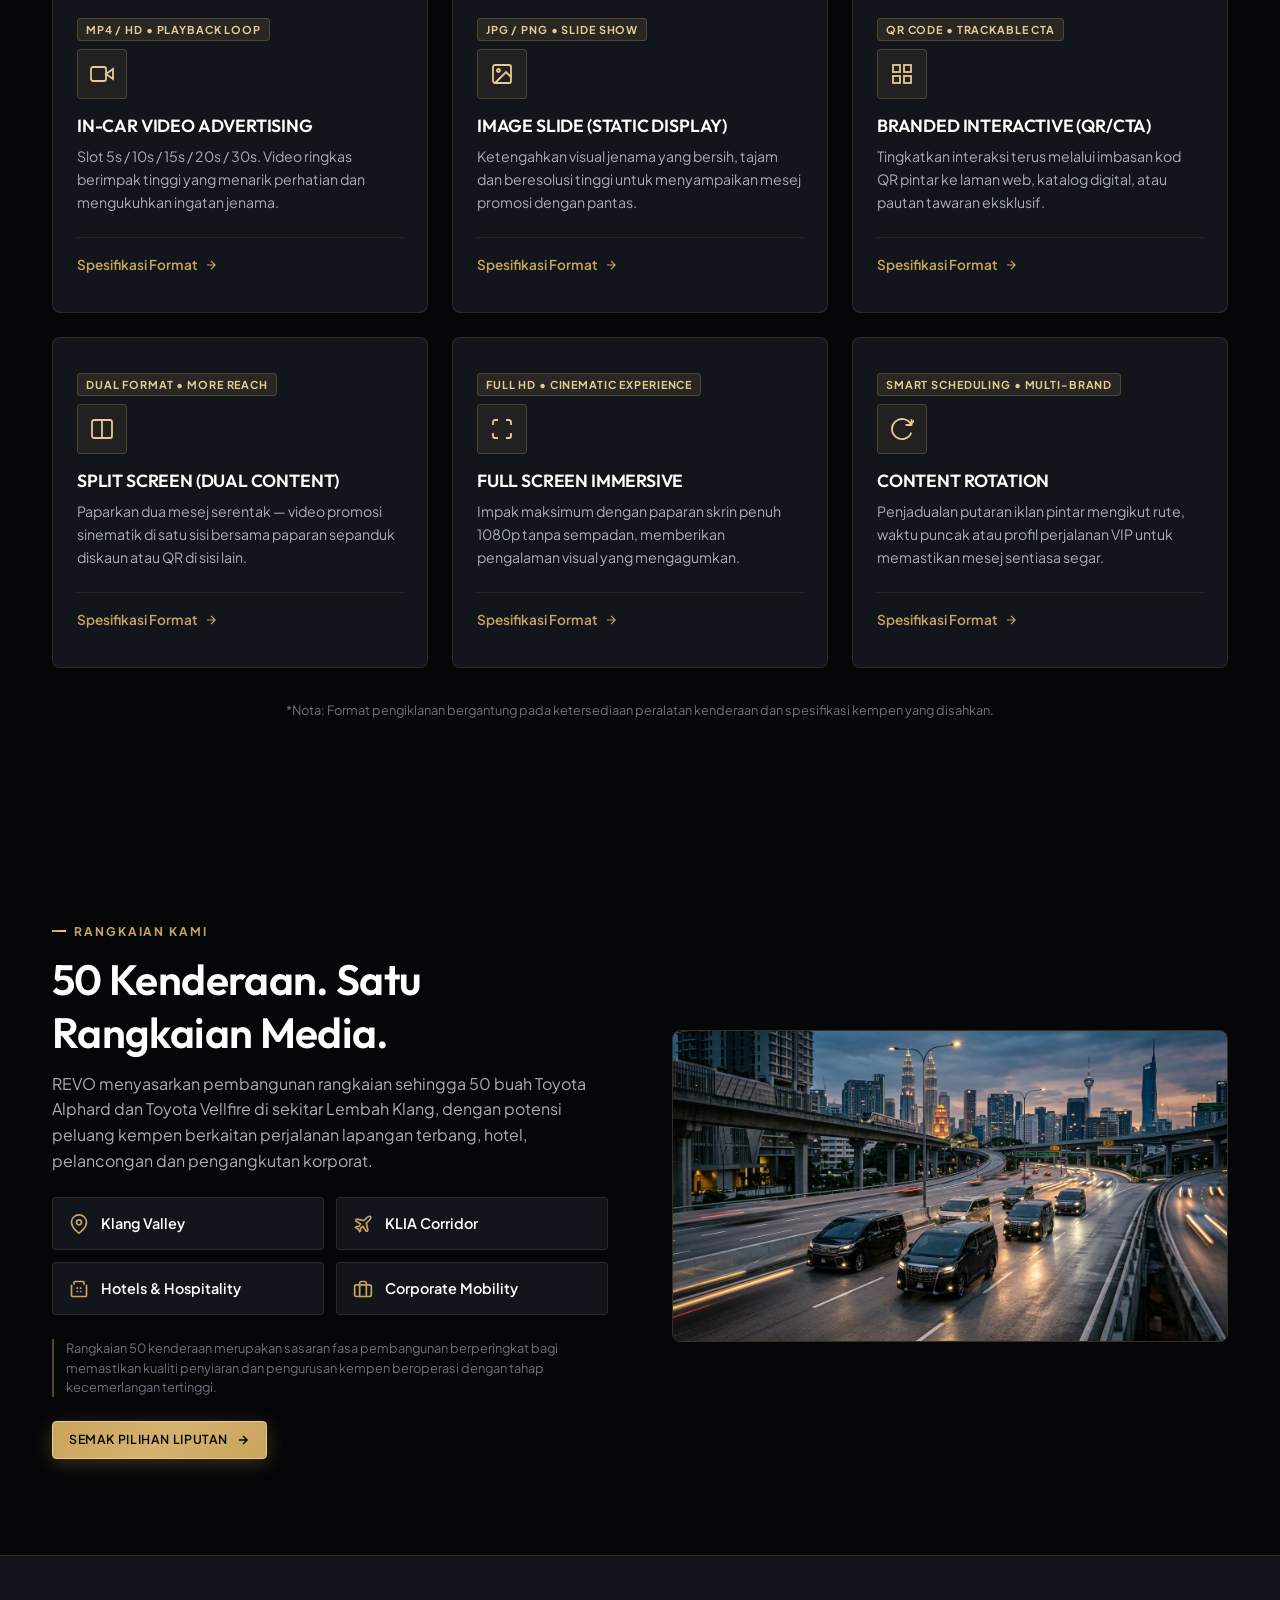
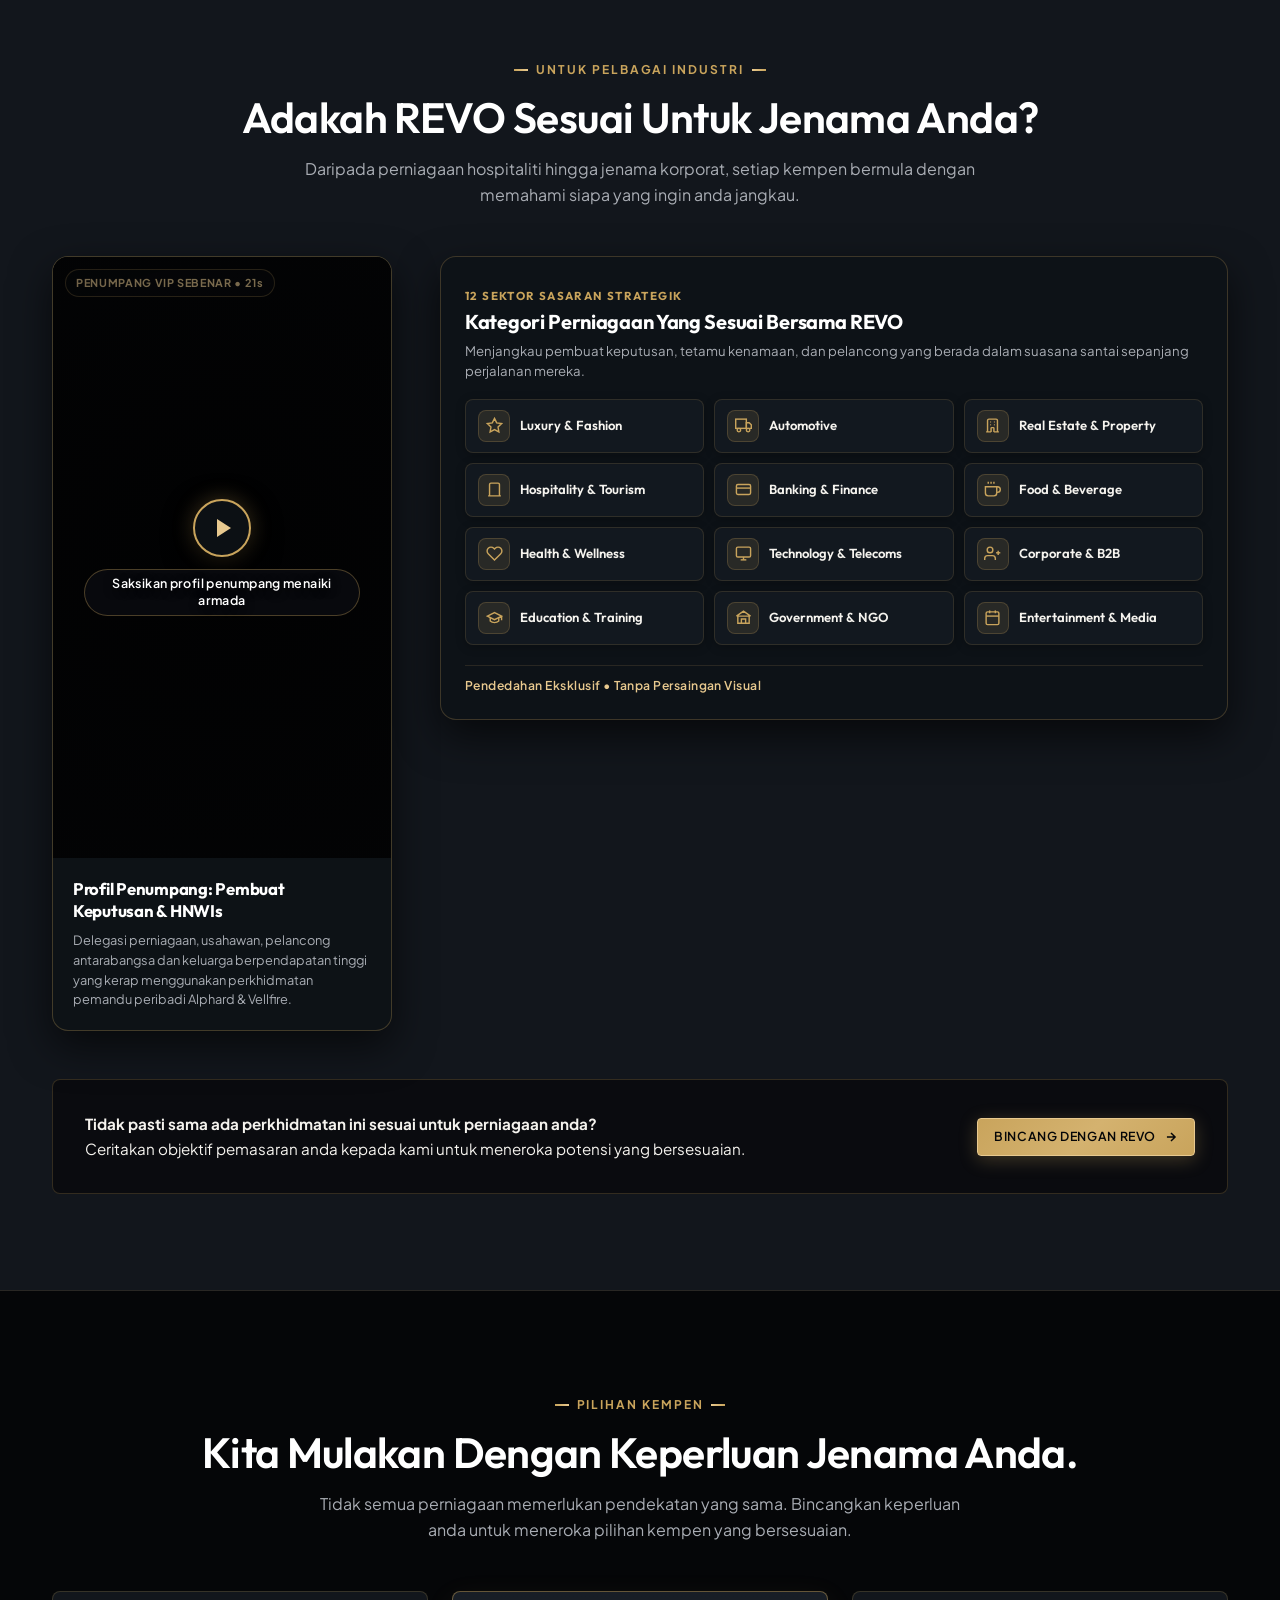
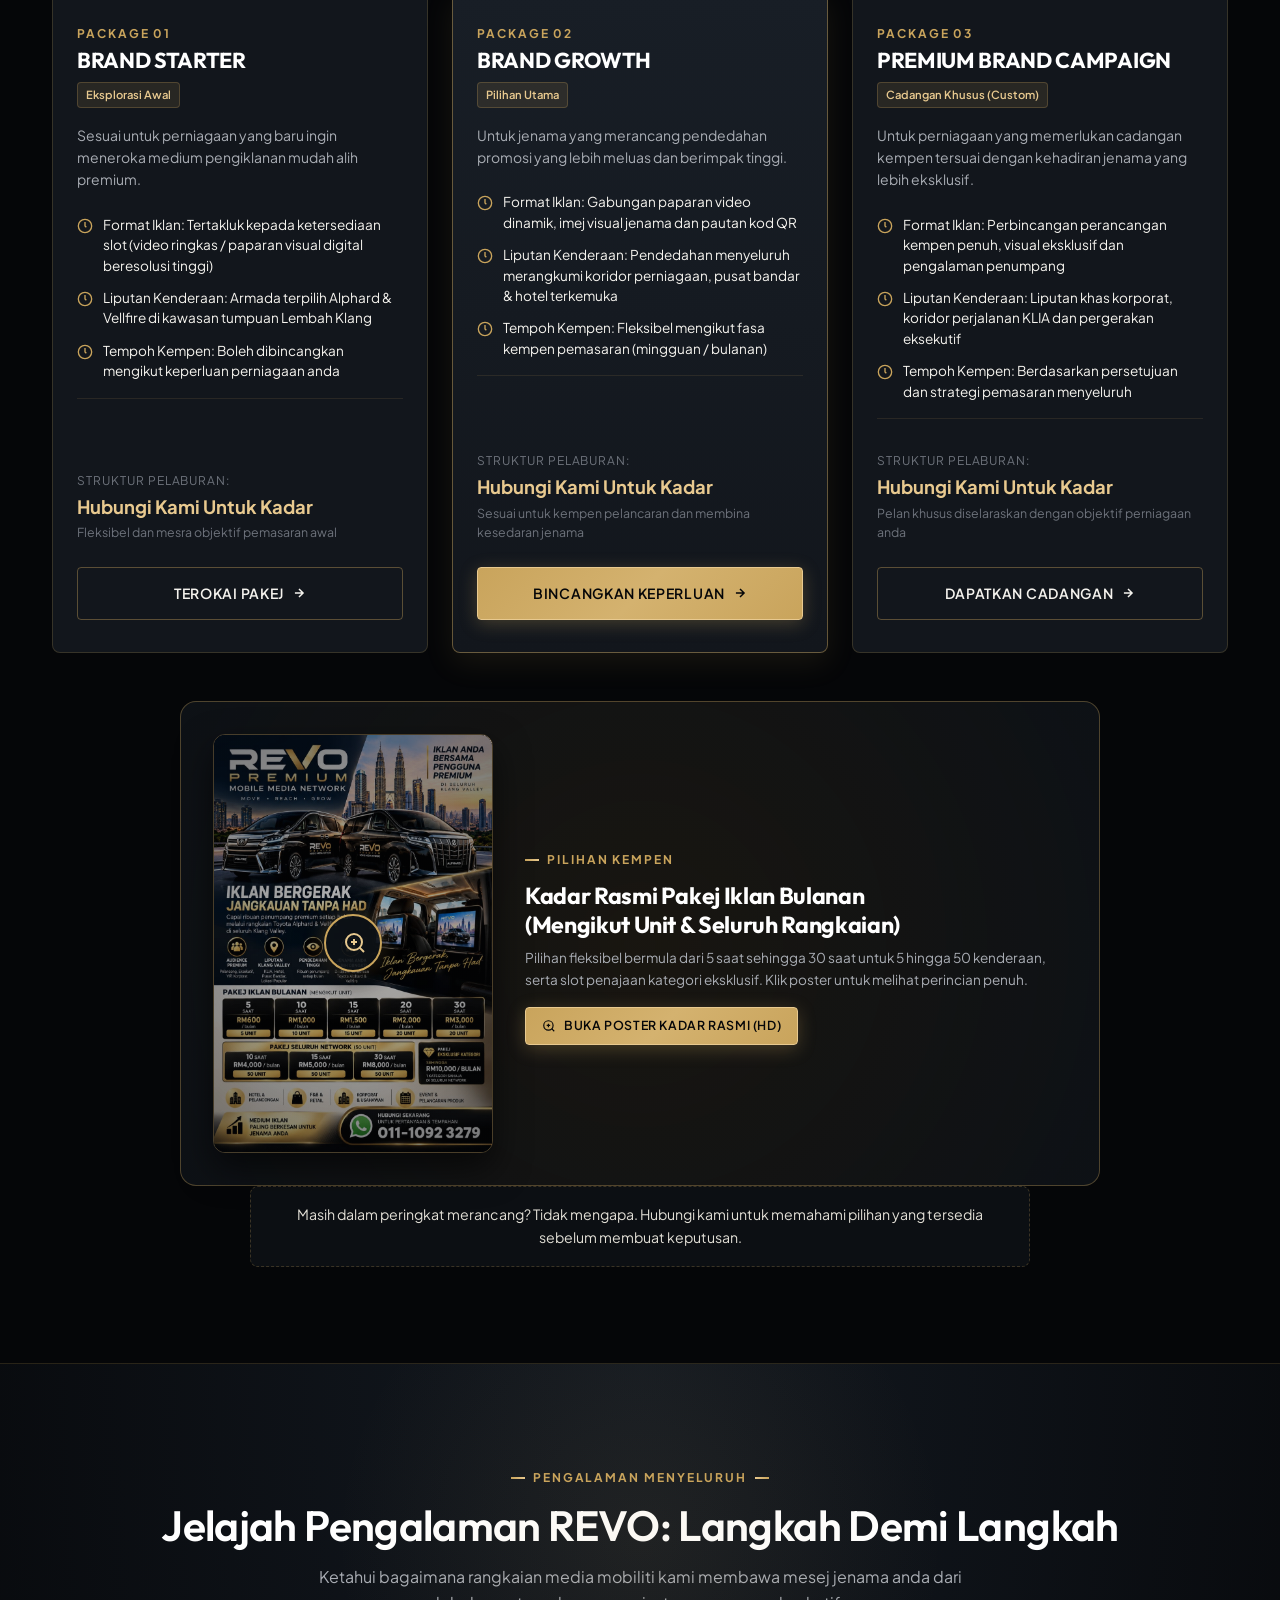
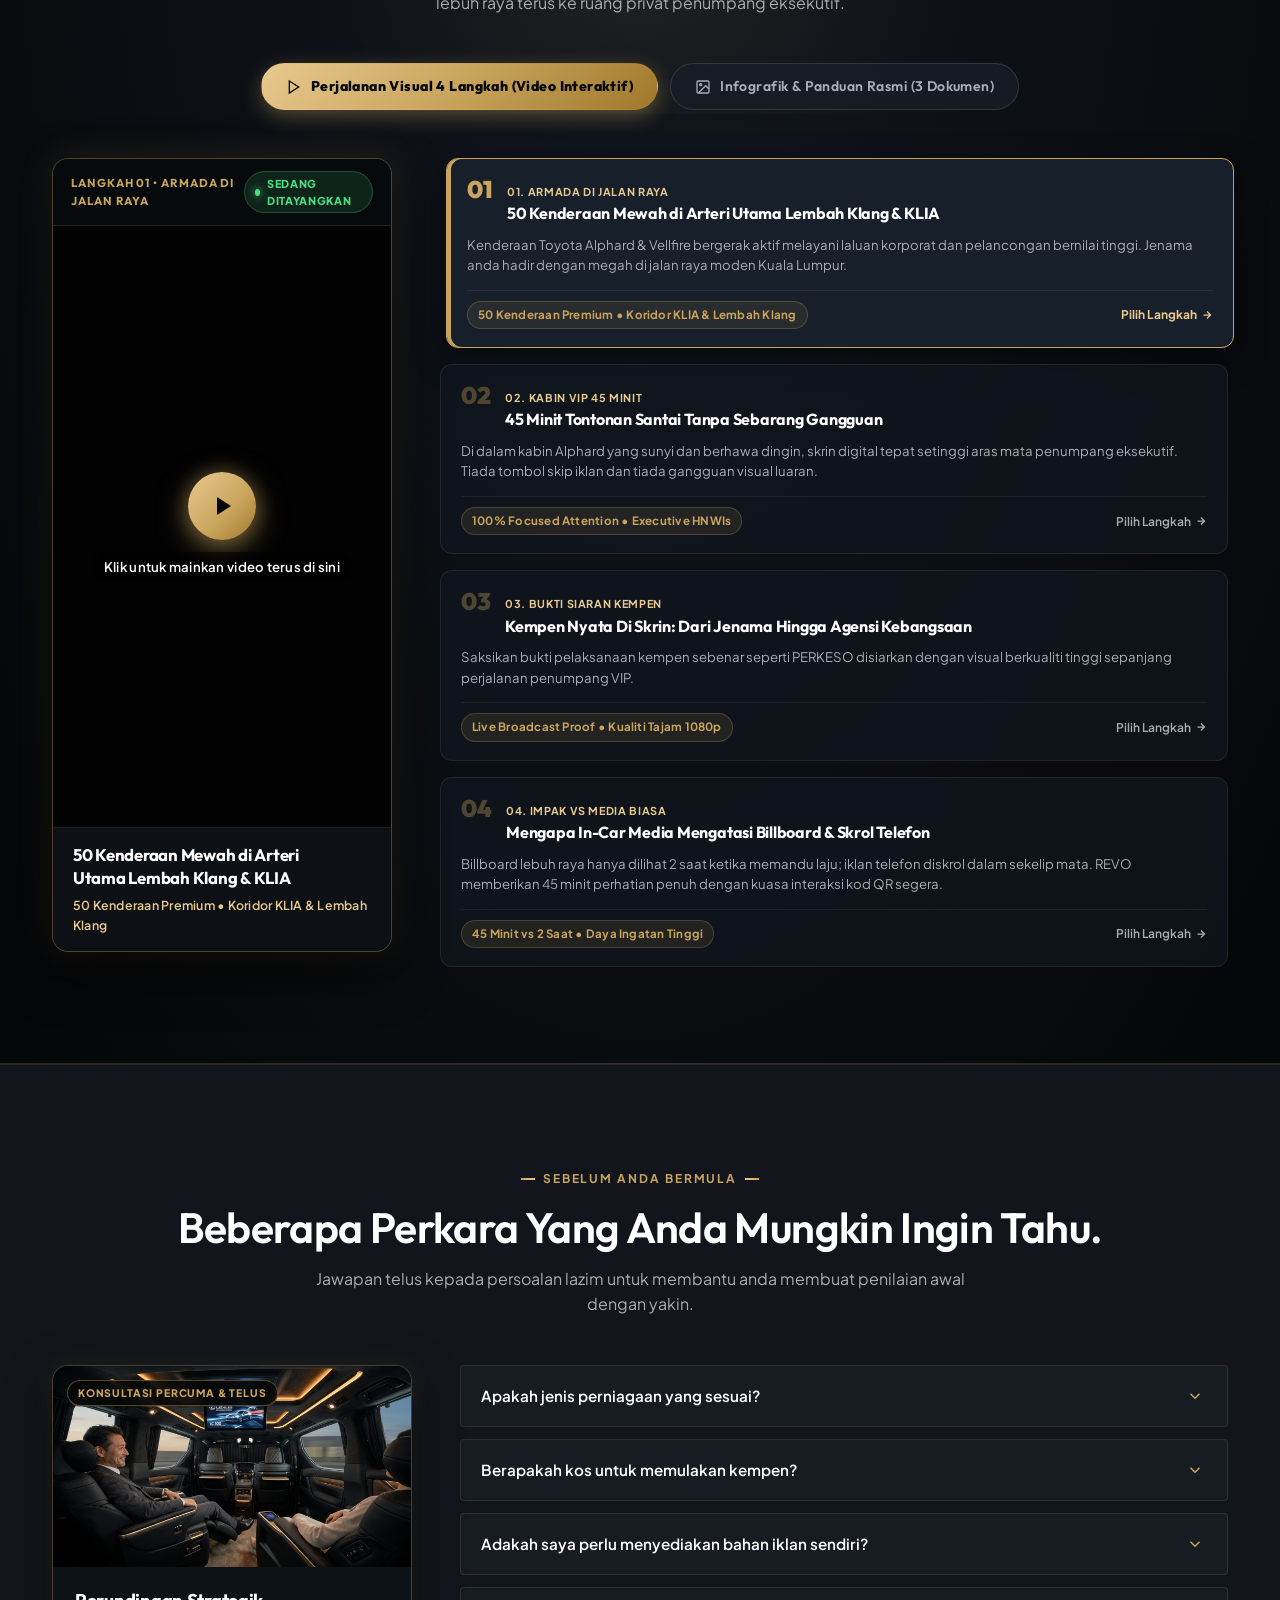
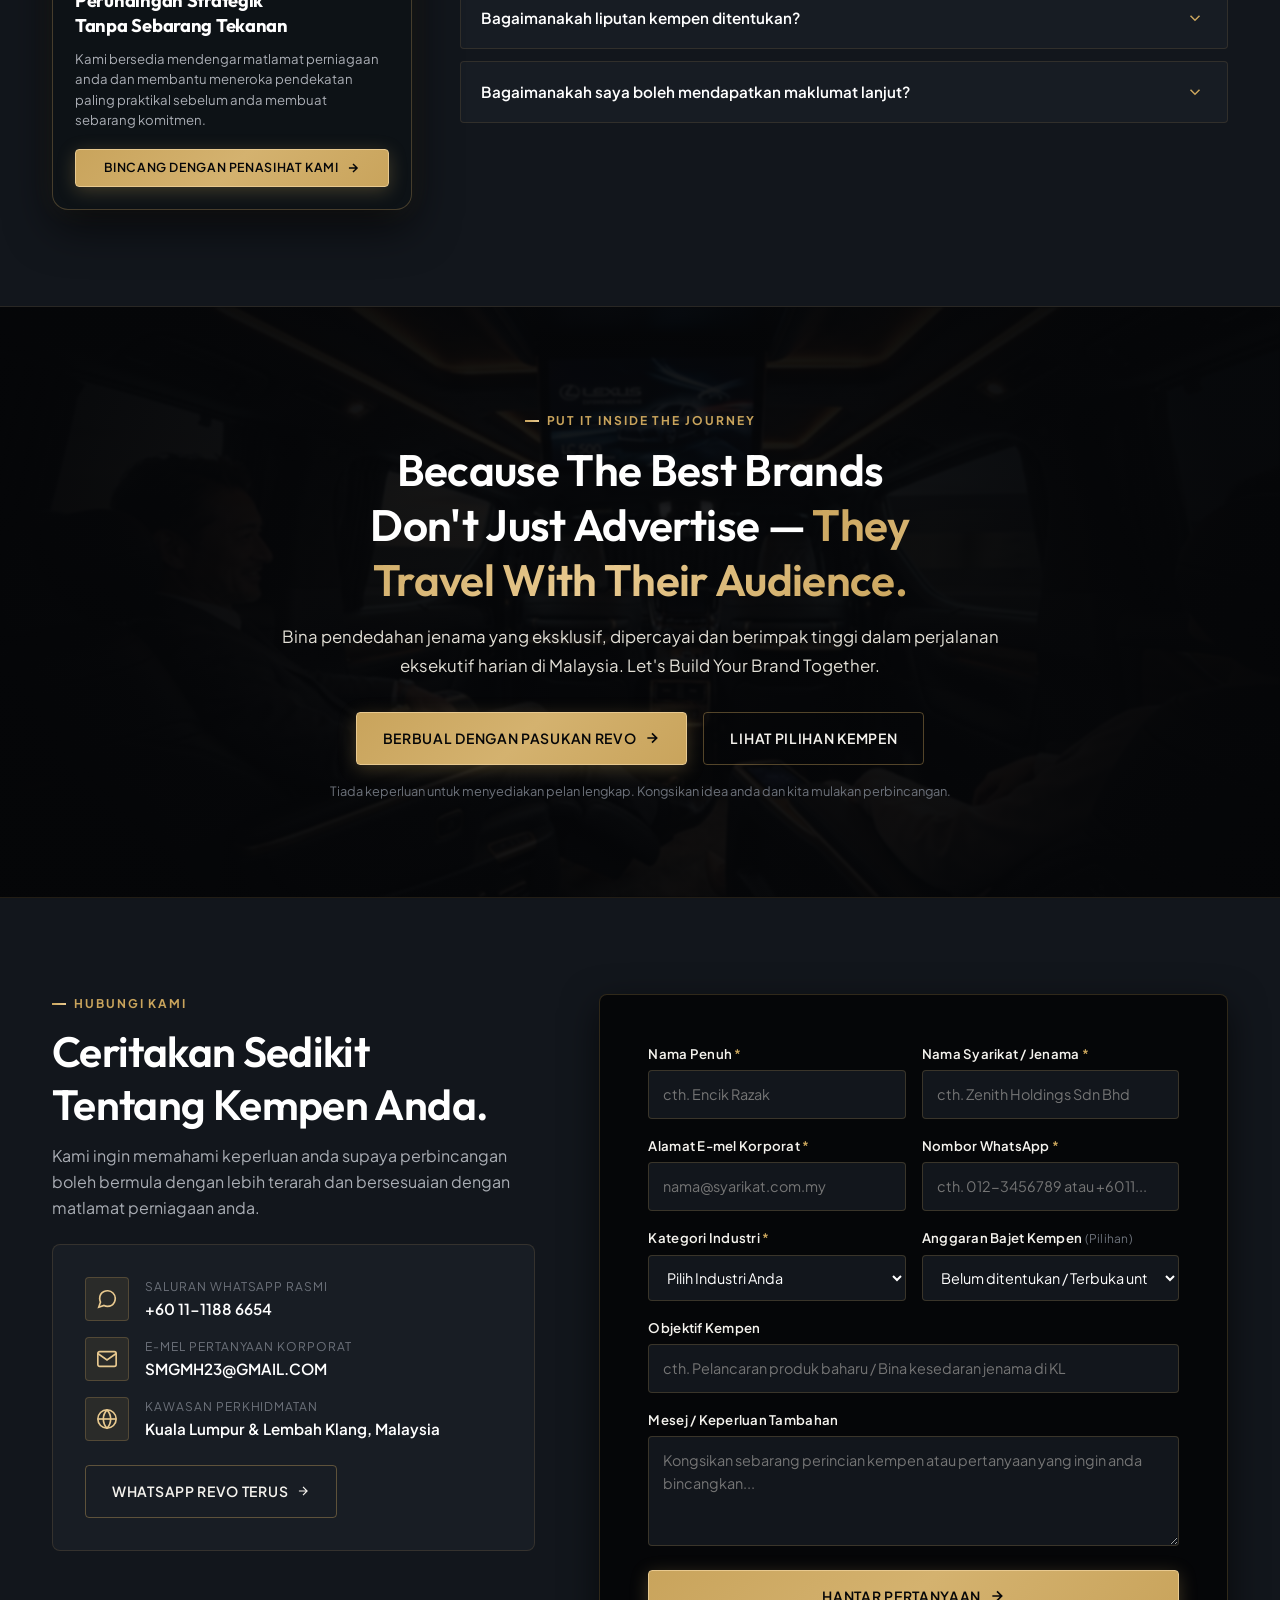
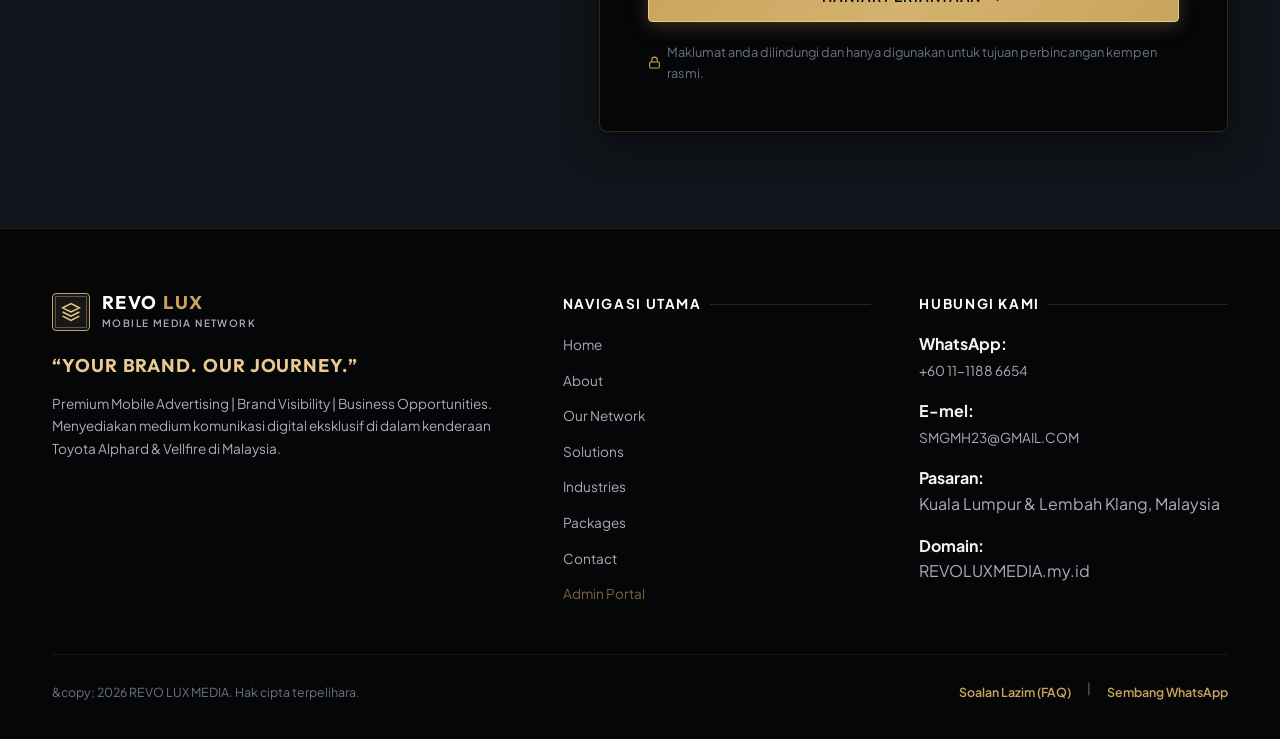
==== commit fd8b3375: "fix(ui): center video play button and redesign industry sectors into sleek compact responsive panel" ====
--- a/index.html
+++ b/index.html
@@ -858,104 +858,121 @@
             </div>
           </div>
 
-          <!-- Right: The 12 Industry Sectors Grid -->
-          <div class="industries-grid">
-          <!-- 1. Luxury & Fashion -->
-          <div class="industry-card">
-            <div class="industry-icon" aria-hidden="true">
-              <svg width="24" height="24" viewBox="0 0 24 24" fill="none" stroke="currentColor" stroke-width="1.8"><polygon points="12 2 15.09 8.26 22 9.27 17 14.14 18.18 21.02 12 17.77 5.82 21.02 7 14.14 2 9.27 8.91 8.26 12 2"/></svg>
-            </div>
-            <span class="industry-name" data-i18n="ind_1">Luxury &amp; Fashion</span>
-          </div>
-
-          <!-- 2. Automotive -->
-          <div class="industry-card">
-            <div class="industry-icon" aria-hidden="true">
-              <svg width="24" height="24" viewBox="0 0 24 24" fill="none" stroke="currentColor" stroke-width="1.8"><rect x="1" y="3" width="15" height="13"/><polygon points="16 8 20 8 23 11 23 16 16 16 16 8"/><circle cx="5.5" cy="18.5" r="2.5"/><circle cx="18.5" cy="18.5" r="2.5"/></svg>
-            </div>
-            <span class="industry-name" data-i18n="ind_2">Automotive</span>
-          </div>
-
-          <!-- 3. Real Estate & Property -->
-          <div class="industry-card">
-            <div class="industry-icon" aria-hidden="true">
-              <svg width="24" height="24" viewBox="0 0 24 24" fill="none" stroke="currentColor" stroke-width="1.8"><path d="M19 21V5a2 2 0 00-2-2H7a2 2 0 00-2 2v16m14 0h2m-2 0h-5m-9 0H3m2 0h5M9 7h1m-1 4h1m4-4h1m-1 4h1m-5 10v-5a1 1 0 011-1h2a1 1 0 011 1v5"/></svg>
-            </div>
-            <span class="industry-name" data-i18n="ind_3">Real Estate &amp; Property</span>
-          </div>
-
-          <!-- 4. Hospitality & Tourism -->
-          <div class="industry-card">
-            <div class="industry-icon" aria-hidden="true">
-              <svg width="24" height="24" viewBox="0 0 24 24" fill="none" stroke="currentColor" stroke-width="1.8"><path d="M3 21h18M5 21V5a2 2 0 012-2h10a2 2 0 012 2v16"/></svg>
-            </div>
-            <span class="industry-name" data-i18n="ind_4">Hospitality &amp; Tourism</span>
-          </div>
-
-          <!-- 5. Banking & Finance -->
-          <div class="industry-card">
-            <div class="industry-icon" aria-hidden="true">
-              <svg width="24" height="24" viewBox="0 0 24 24" fill="none" stroke="currentColor" stroke-width="1.8"><rect x="2" y="5" width="20" height="14" rx="2"/><line x1="2" y1="10" x2="22" y2="10"/></svg>
-            </div>
-            <span class="industry-name" data-i18n="ind_5">Banking &amp; Finance</span>
-          </div>
-
-          <!-- 6. Food & Beverage -->
-          <div class="industry-card">
-            <div class="industry-icon" aria-hidden="true">
-              <svg width="24" height="24" viewBox="0 0 24 24" fill="none" stroke="currentColor" stroke-width="1.8"><path d="M18 8h1a4 4 0 010 8h-1M2 8h16v9a4 4 0 01-4 4H6a4 4 0 01-4-4V8zM6 1v3M10 1v3M14 1v3"/></svg>
-            </div>
-            <span class="industry-name" data-i18n="ind_6">Food &amp; Beverage</span>
-          </div>
-
-          <!-- 7. Health & Wellness -->
-          <div class="industry-card">
-            <div class="industry-icon" aria-hidden="true">
-              <svg width="24" height="24" viewBox="0 0 24 24" fill="none" stroke="currentColor" stroke-width="1.8"><path d="M20.84 4.61a5.5 5.5 0 0 0-7.78 0L12 5.67l-1.06-1.06a5.5 5.5 0 0 0-7.78 7.78l1.06 1.06L12 21.23l7.78-7.78 1.06-1.06a5.5 5.5 0 0 0 0-7.78z"/></svg>
-            </div>
-            <span class="industry-name" data-i18n="ind_7">Health &amp; Wellness</span>
-          </div>
-
-          <!-- 8. Technology & Telecoms -->
-          <div class="industry-card">
-            <div class="industry-icon" aria-hidden="true">
-              <svg width="24" height="24" viewBox="0 0 24 24" fill="none" stroke="currentColor" stroke-width="1.8"><rect x="2" y="3" width="20" height="14" rx="2" ry="2"/><line x1="8" y1="21" x2="16" y2="21"/><line x1="12" y1="17" x2="12" y2="21"/></svg>
-            </div>
-            <span class="industry-name" data-i18n="ind_8">Technology &amp; Telecoms</span>
-          </div>
-
-          <!-- 9. Corporate & B2B -->
-          <div class="industry-card">
-            <div class="industry-icon" aria-hidden="true">
-              <svg width="24" height="24" viewBox="0 0 24 24" fill="none" stroke="currentColor" stroke-width="1.8"><path d="M16 21v-2a4 4 0 00-4-4H5a4 4 0 00-4 4v2"/><circle cx="8.5" cy="7" r="4"/><line x1="20" y1="8" x2="20" y2="14"/><line x1="23" y1="11" x2="17" y2="11"/></svg>
-            </div>
-            <span class="industry-name" data-i18n="ind_9">Corporate &amp; B2B</span>
-          </div>
-
-          <!-- 10. Education & Academics -->
-          <div class="industry-card">
-            <div class="industry-icon" aria-hidden="true">
-              <svg width="24" height="24" viewBox="0 0 24 24" fill="none" stroke="currentColor" stroke-width="1.8"><path d="M22 10v6M2 10l10-5 10 5-10 5z"/><path d="M6 12v5c3 3 9 3 12 0v-5"/></svg>
-            </div>
-            <span class="industry-name" data-i18n="ind_10">Education &amp; Training</span>
-          </div>
-
-          <!-- 11. Government & Social Campaigns -->
-          <div class="industry-card">
-            <div class="industry-icon" aria-hidden="true">
-              <svg width="24" height="24" viewBox="0 0 24 24" fill="none" stroke="currentColor" stroke-width="1.8"><path d="M4 10h16M2 10l10-7 10 7M4 10v10h16V10M9 20v-6h6v6"/></svg>
-            </div>
-            <span class="industry-name" data-i18n="ind_11">Government &amp; NGO</span>
-          </div>
-
-          <!-- 12. Entertainment & Media -->
-          <div class="industry-card">
-            <div class="industry-icon" aria-hidden="true">
-              <svg width="24" height="24" viewBox="0 0 24 24" fill="none" stroke="currentColor" stroke-width="1.8"><rect x="3" y="4" width="18" height="18" rx="2" ry="2"/><line x1="16" y1="2" x2="16" y2="6"/><line x1="8" y1="2" x2="8" y2="6"/><line x1="3" y1="10" x2="21" y2="10"/></svg>
-            </div>
-            <span class="industry-name" data-i18n="ind_12">Entertainment &amp; Media</span>
-          </div>
-        </div>
+          <!-- Right: The 12 Industry Sectors in a Sleek Compact Panel -->
+          <div class="industry-sectors-panel">
+            <div class="industry-panel-header">
+              <span class="industry-panel-tag" data-i18n="ind_panel_tag">12 SEKTOR SASARAN STRATEGIK</span>
+              <h3 class="industry-panel-title" data-i18n="ind_panel_title">Kategori Perniagaan Yang Sesuai Bersama REVO</h3>
+              <p class="industry-panel-desc" data-i18n="ind_panel_desc">
+                Menjangkau pembuat keputusan, tetamu kenamaan, dan pelancong yang berada dalam suasana santai sepanjang perjalanan mereka.
+              </p>
+            </div>
+
+            <div class="industries-grid">
+              <!-- 1. Luxury & Fashion -->
+              <div class="industry-card">
+                <div class="industry-icon" aria-hidden="true">
+                  <svg width="18" height="18" viewBox="0 0 24 24" fill="none" stroke="currentColor" stroke-width="2"><polygon points="12 2 15.09 8.26 22 9.27 17 14.14 18.18 21.02 12 17.77 5.82 21.02 7 14.14 2 9.27 8.91 8.26 12 2"/></svg>
+                </div>
+                <span class="industry-name" data-i18n="ind_1">Luxury &amp; Fashion</span>
+              </div>
+
+              <!-- 2. Automotive -->
+              <div class="industry-card">
+                <div class="industry-icon" aria-hidden="true">
+                  <svg width="18" height="18" viewBox="0 0 24 24" fill="none" stroke="currentColor" stroke-width="2"><rect x="1" y="3" width="15" height="13"/><polygon points="16 8 20 8 23 11 23 16 16 16 16 8"/><circle cx="5.5" cy="18.5" r="2.5"/><circle cx="18.5" cy="18.5" r="2.5"/></svg>
+                </div>
+                <span class="industry-name" data-i18n="ind_2">Automotive</span>
+              </div>
+
+              <!-- 3. Real Estate & Property -->
+              <div class="industry-card">
+                <div class="industry-icon" aria-hidden="true">
+                  <svg width="18" height="18" viewBox="0 0 24 24" fill="none" stroke="currentColor" stroke-width="2"><path d="M19 21V5a2 2 0 00-2-2H7a2 2 0 00-2 2v16m14 0h2m-2 0h-5m-9 0H3m2 0h5M9 7h1m-1 4h1m4-4h1m-1 4h1m-5 10v-5a1 1 0 011-1h2a1 1 0 011 1v5"/></svg>
+                </div>
+                <span class="industry-name" data-i18n="ind_3">Real Estate &amp; Property</span>
+              </div>
+
+              <!-- 4. Hospitality & Tourism -->
+              <div class="industry-card">
+                <div class="industry-icon" aria-hidden="true">
+                  <svg width="18" height="18" viewBox="0 0 24 24" fill="none" stroke="currentColor" stroke-width="2"><path d="M3 21h18M5 21V5a2 2 0 012-2h10a2 2 0 012 2v16"/></svg>
+                </div>
+                <span class="industry-name" data-i18n="ind_4">Hospitality &amp; Tourism</span>
+              </div>
+
+              <!-- 5. Banking & Finance -->
+              <div class="industry-card">
+                <div class="industry-icon" aria-hidden="true">
+                  <svg width="18" height="18" viewBox="0 0 24 24" fill="none" stroke="currentColor" stroke-width="2"><rect x="2" y="5" width="20" height="14" rx="2"/><line x1="2" y1="10" x2="22" y2="10"/></svg>
+                </div>
+                <span class="industry-name" data-i18n="ind_5">Banking &amp; Finance</span>
+              </div>
+
+              <!-- 6. Food & Beverage -->
+              <div class="industry-card">
+                <div class="industry-icon" aria-hidden="true">
+                  <svg width="18" height="18" viewBox="0 0 24 24" fill="none" stroke="currentColor" stroke-width="2"><path d="M18 8h1a4 4 0 010 8h-1M2 8h16v9a4 4 0 01-4 4H6a4 4 0 01-4-4V8zM6 1v3M10 1v3M14 1v3"/></svg>
+                </div>
+                <span class="industry-name" data-i18n="ind_6">Food &amp; Beverage</span>
+              </div>
+
+              <!-- 7. Health & Wellness -->
+              <div class="industry-card">
+                <div class="industry-icon" aria-hidden="true">
+                  <svg width="18" height="18" viewBox="0 0 24 24" fill="none" stroke="currentColor" stroke-width="2"><path d="M20.84 4.61a5.5 5.5 0 0 0-7.78 0L12 5.67l-1.06-1.06a5.5 5.5 0 0 0-7.78 7.78l1.06 1.06L12 21.23l7.78-7.78 1.06-1.06a5.5 5.5 0 0 0 0-7.78z"/></svg>
+                </div>
+                <span class="industry-name" data-i18n="ind_7">Health &amp; Wellness</span>
+              </div>
+
+              <!-- 8. Technology & Telecoms -->
+              <div class="industry-card">
+                <div class="industry-icon" aria-hidden="true">
+                  <svg width="18" height="18" viewBox="0 0 24 24" fill="none" stroke="currentColor" stroke-width="2"><rect x="2" y="3" width="20" height="14" rx="2" ry="2"/><line x1="8" y1="21" x2="16" y2="21"/><line x1="12" y1="17" x2="12" y2="21"/></svg>
+                </div>
+                <span class="industry-name" data-i18n="ind_8">Technology &amp; Telecoms</span>
+              </div>
+
+              <!-- 9. Corporate & B2B -->
+              <div class="industry-card">
+                <div class="industry-icon" aria-hidden="true">
+                  <svg width="18" height="18" viewBox="0 0 24 24" fill="none" stroke="currentColor" stroke-width="2"><path d="M16 21v-2a4 4 0 00-4-4H5a4 4 0 00-4 4v2"/><circle cx="8.5" cy="7" r="4"/><line x1="20" y1="8" x2="20" y2="14"/><line x1="23" y1="11" x2="17" y2="11"/></svg>
+                </div>
+                <span class="industry-name" data-i18n="ind_9">Corporate &amp; B2B</span>
+              </div>
+
+              <!-- 10. Education & Academics -->
+              <div class="industry-card">
+                <div class="industry-icon" aria-hidden="true">
+                  <svg width="18" height="18" viewBox="0 0 24 24" fill="none" stroke="currentColor" stroke-width="2"><path d="M22 10v6M2 10l10-5 10 5-10 5z"/><path d="M6 12v5c3 3 9 3 12 0v-5"/></svg>
+                </div>
+                <span class="industry-name" data-i18n="ind_10">Education &amp; Training</span>
+              </div>
+
+              <!-- 11. Government & Social Campaigns -->
+              <div class="industry-card">
+                <div class="industry-icon" aria-hidden="true">
+                  <svg width="18" height="18" viewBox="0 0 24 24" fill="none" stroke="currentColor" stroke-width="2"><path d="M4 10h16M2 10l10-7 10 7M4 10v10h16V10M9 20v-6h6v6"/></svg>
+                </div>
+                <span class="industry-name" data-i18n="ind_11">Government &amp; NGO</span>
+              </div>
+
+              <!-- 12. Entertainment & Media -->
+              <div class="industry-card">
+                <div class="industry-icon" aria-hidden="true">
+                  <svg width="18" height="18" viewBox="0 0 24 24" fill="none" stroke="currentColor" stroke-width="2"><rect x="3" y="4" width="18" height="18" rx="2" ry="2"/><line x1="16" y1="2" x2="16" y2="6"/><line x1="8" y1="2" x2="8" y2="6"/><line x1="3" y1="10" x2="21" y2="10"/></svg>
+                </div>
+                <span class="industry-name" data-i18n="ind_12">Entertainment &amp; Media</span>
+              </div>
+            </div>
+
+            <div class="industry-panel-footer">
+              <span class="industry-fit-badge" data-i18n="ind_fit_badge">
+                <svg width="14" height="14" viewBox="0 0 24 24" fill="none" stroke="currentColor" stroke-width="2.5"><polyline points="20 6 9 17 4 12"/></svg>
+                Pendedahan Eksklusif &bull; Tanpa Persaingan Visual
+              </span>
+            </div>
+          </div>
       </div>
 
         <!-- Closing Banner with Soft Selling CTA -->
--- a/assets/css/style.css
+++ b/assets/css/style.css
@@ -1414,58 +1414,175 @@
   border-bottom: 1px solid rgba(201, 164, 92, 0.12);
 }
 
+/* ==========================================================================
+   INDUSTRIES SECTION: SLEEK COMPACT SECTORS GRID & PANEL
+   ========================================================================== */
+.industry-sectors-panel {
+  display: flex;
+  flex-direction: column;
+  gap: var(--space-md);
+  background: rgba(14, 18, 23, 0.85);
+  border: 1px solid rgba(201, 164, 92, 0.25);
+  border-radius: var(--radius-xl);
+  padding: 24px;
+  box-shadow: 0 16px 40px rgba(0, 0, 0, 0.6);
+}
+
+@media (max-width: 576px) {
+  .industry-sectors-panel {
+    padding: 16px 12px;
+  }
+}
+
+.industry-panel-header {
+  margin-bottom: 2px;
+}
+
+.industry-panel-tag {
+  font-family: var(--font-heading);
+  font-size: 0.72rem;
+  font-weight: 700;
+  letter-spacing: 0.12em;
+  color: var(--c-gold-metallic);
+  text-transform: uppercase;
+  display: inline-block;
+  margin-bottom: 4px;
+}
+
+.industry-panel-title {
+  font-family: var(--font-heading);
+  font-size: 1.25rem;
+  font-weight: 700;
+  color: var(--c-white);
+  line-height: 1.3;
+  margin-bottom: 6px;
+}
+
+.industry-panel-desc {
+  font-size: 0.825rem;
+  color: var(--c-silver);
+  line-height: 1.5;
+  margin: 0;
+}
+
 .industries-grid {
   display: grid;
   grid-template-columns: repeat(2, 1fr);
-  gap: var(--space-sm);
-  margin-bottom: var(--space-2xl);
+  gap: 10px;
+  margin: 0;
 }
 
 @media (min-width: 640px) {
   .industries-grid {
     grid-template-columns: repeat(3, 1fr);
-    gap: var(--space-md);
-  }
-}
-
-@media (min-width: 1024px) {
+    gap: 10px;
+  }
+}
+
+@media (min-width: 992px) {
   .industries-grid {
-    grid-template-columns: repeat(5, 1fr);
+    grid-template-columns: repeat(3, 1fr);
+    gap: 10px;
   }
 }
 
 .industry-card {
-  background: rgba(36, 42, 50, 0.3);
-  border: 1px solid rgba(201, 164, 92, 0.12);
-  border-radius: var(--radius-sm);
-  padding: var(--space-md);
-  display: flex;
-  flex-direction: column;
-  align-items: center;
-  text-align: center;
-  gap: var(--space-xs);
-  transition: all var(--transition-fast);
+  background: rgba(22, 28, 36, 0.65);
+  border: 1px solid rgba(201, 164, 92, 0.16);
+  border-radius: var(--radius-md);
+  padding: 10px 12px;
+  display: flex;
+  flex-direction: row;
+  align-items: center;
+  text-align: left;
+  gap: 10px;
+  transition: transform var(--transition-fast), border-color var(--transition-fast), background var(--transition-fast), box-shadow var(--transition-fast);
+  box-shadow: 0 2px 10px rgba(0, 0, 0, 0.25);
+  min-height: 52px;
+}
+
+@media (max-width: 480px) {
+  .industry-card {
+    padding: 8px 10px;
+    gap: 8px;
+    min-height: 48px;
+  }
 }
 
 .industry-card:hover {
-  border-color: rgba(201, 164, 92, 0.35);
-  background: rgba(36, 42, 50, 0.6);
+  border-color: rgba(201, 164, 92, 0.5);
+  background: rgba(28, 36, 48, 0.95);
   transform: translateY(-2px);
+  box-shadow: 0 6px 18px rgba(0, 0, 0, 0.5), 0 0 15px rgba(201, 164, 92, 0.15);
 }
 
 .industry-icon {
-  width: 38px;
-  height: 38px;
-  color: var(--c-gold-champagne);
+  width: 32px;
+  height: 32px;
+  border-radius: 8px;
+  background: rgba(201, 164, 92, 0.12);
+  border: 1px solid rgba(201, 164, 92, 0.22);
+  color: var(--c-gold-metallic);
   display: flex;
   align-items: center;
   justify-content: center;
+  flex-shrink: 0;
+  transition: transform var(--transition-fast), background var(--transition-fast);
+}
+
+.industry-card:hover .industry-icon {
+  transform: scale(1.08);
+  background: rgba(201, 164, 92, 0.22);
+}
+
+.industry-icon svg {
+  width: 17px;
+  height: 17px;
 }
 
 .industry-name {
-  font-size: 0.85rem;
+  font-family: var(--font-heading);
+  font-size: 0.82rem;
   font-weight: 600;
   color: var(--c-ivory);
+  line-height: 1.25;
+}
+
+@media (max-width: 480px) {
+  .industry-name {
+    font-size: 0.76rem;
+  }
+  .industry-icon {
+    width: 28px;
+    height: 28px;
+  }
+  .industry-icon svg {
+    width: 15px;
+    height: 15px;
+  }
+}
+
+.industry-panel-footer {
+  display: flex;
+  align-items: center;
+  justify-content: space-between;
+  padding-top: 10px;
+  border-top: 1px solid rgba(201, 164, 92, 0.15);
+  margin-top: 4px;
+}
+
+.industry-fit-badge {
+  display: inline-flex;
+  align-items: center;
+  gap: 8px;
+  font-size: 0.76rem;
+  font-weight: 600;
+  color: var(--c-gold-champagne);
+  letter-spacing: 0.04em;
+}
+
+.industry-fit-badge svg {
+  color: #4ade80;
 }
 
 .industry-cta-banner {
@@ -2614,37 +2731,64 @@
   position: absolute;
   inset: 0;
   display: flex;
+  flex-direction: column;
   align-items: center;
   justify-content: center;
-  background: rgba(5, 6, 8, 0.3);
+  text-align: center;
+  gap: 12px;
+  background: radial-gradient(circle at center, rgba(5, 6, 8, 0.25) 0%, rgba(5, 6, 8, 0.55) 100%);
   cursor: pointer;
-  transition: background var(--transition-base);
-  z-index: 3;
+  transition: background var(--transition-base), opacity var(--transition-base);
+  z-index: 4;
+  padding: 16px;
 }
 
 .media-play-overlay:hover {
-  background: rgba(5, 6, 8, 0.15);
+  background: radial-gradient(circle at center, rgba(5, 6, 8, 0.1) 0%, rgba(5, 6, 8, 0.45) 100%);
 }
 
 .play-circle-btn {
-  width: 52px;
-  height: 52px;
+  width: 58px;
+  height: 58px;
   border-radius: 50%;
-  background: rgba(5, 6, 8, 0.85);
+  background: rgba(14, 18, 23, 0.9);
   border: 2px solid var(--c-gold-metallic);
   color: var(--c-gold-champagne);
   display: flex;
   align-items: center;
   justify-content: center;
-  box-shadow: 0 4px 20px rgba(0, 0, 0, 0.6), 0 0 15px rgba(201, 164, 92, 0.3);
-  transition: all var(--transition-fast);
-}
-
-.media-interactive-card:hover .play-circle-btn {
-  transform: scale(1.1);
+  box-shadow: 0 8px 30px rgba(0, 0, 0, 0.8), 0 0 20px rgba(201, 164, 92, 0.35);
+  transition: transform var(--transition-fast), background var(--transition-fast), box-shadow var(--transition-fast), color var(--transition-fast);
+  flex-shrink: 0;
+}
+
+.play-circle-btn svg {
+  margin-left: 3px;
+  width: 24px;
+  height: 24px;
+}
+
+.media-play-overlay:hover .play-circle-btn {
+  transform: scale(1.12);
   background: var(--c-gold-metallic);
   color: #050608;
-  box-shadow: 0 0 25px rgba(201, 164, 92, 0.6);
+  box-shadow: 0 12px 35px rgba(0, 0, 0, 0.9), 0 0 30px rgba(201, 164, 92, 0.7);
+}
+
+.media-play-overlay .theater-play-text {
+  font-size: 0.78rem;
+  font-weight: 600;
+  color: #ffffff;
+  letter-spacing: 0.03em;
+  text-shadow: 0 2px 10px rgba(0, 0, 0, 0.95);
+  background: rgba(10, 12, 16, 0.82);
+  padding: 5px 14px;
+  border-radius: 999px;
+  border: 1px solid rgba(201, 164, 92, 0.35);
+  max-width: 90%;
+  line-height: 1.4;
+  backdrop-filter: blur(6px);
+  pointer-events: none;
 }
 
 .media-caption-bar {
@@ -3737,6 +3881,20 @@
   }
 }
 
+.touchpoints-showcase-split .touchpoint-card {
+  padding: 14px 18px;
+}
+
+.touchpoints-showcase-split .touchpoint-title {
+  font-size: 0.95rem;
+}
+
+.touchpoints-showcase-split .touchpoint-desc {
+  font-size: 0.8rem;
+  line-height: 1.5;
+  margin-top: 4px;
+}
+
 /* ==========================================================================
    INDUSTRIES SECTION SHOWCASE (VIP BOARDING MEDIA + SECTORS)
    ========================================================================== */
@@ -3744,7 +3902,7 @@
   display: grid;
   grid-template-columns: 1fr;
   gap: var(--space-xl);
-  align-items: stretch;
+  align-items: start;
   margin-bottom: var(--space-2xl);
 }
 
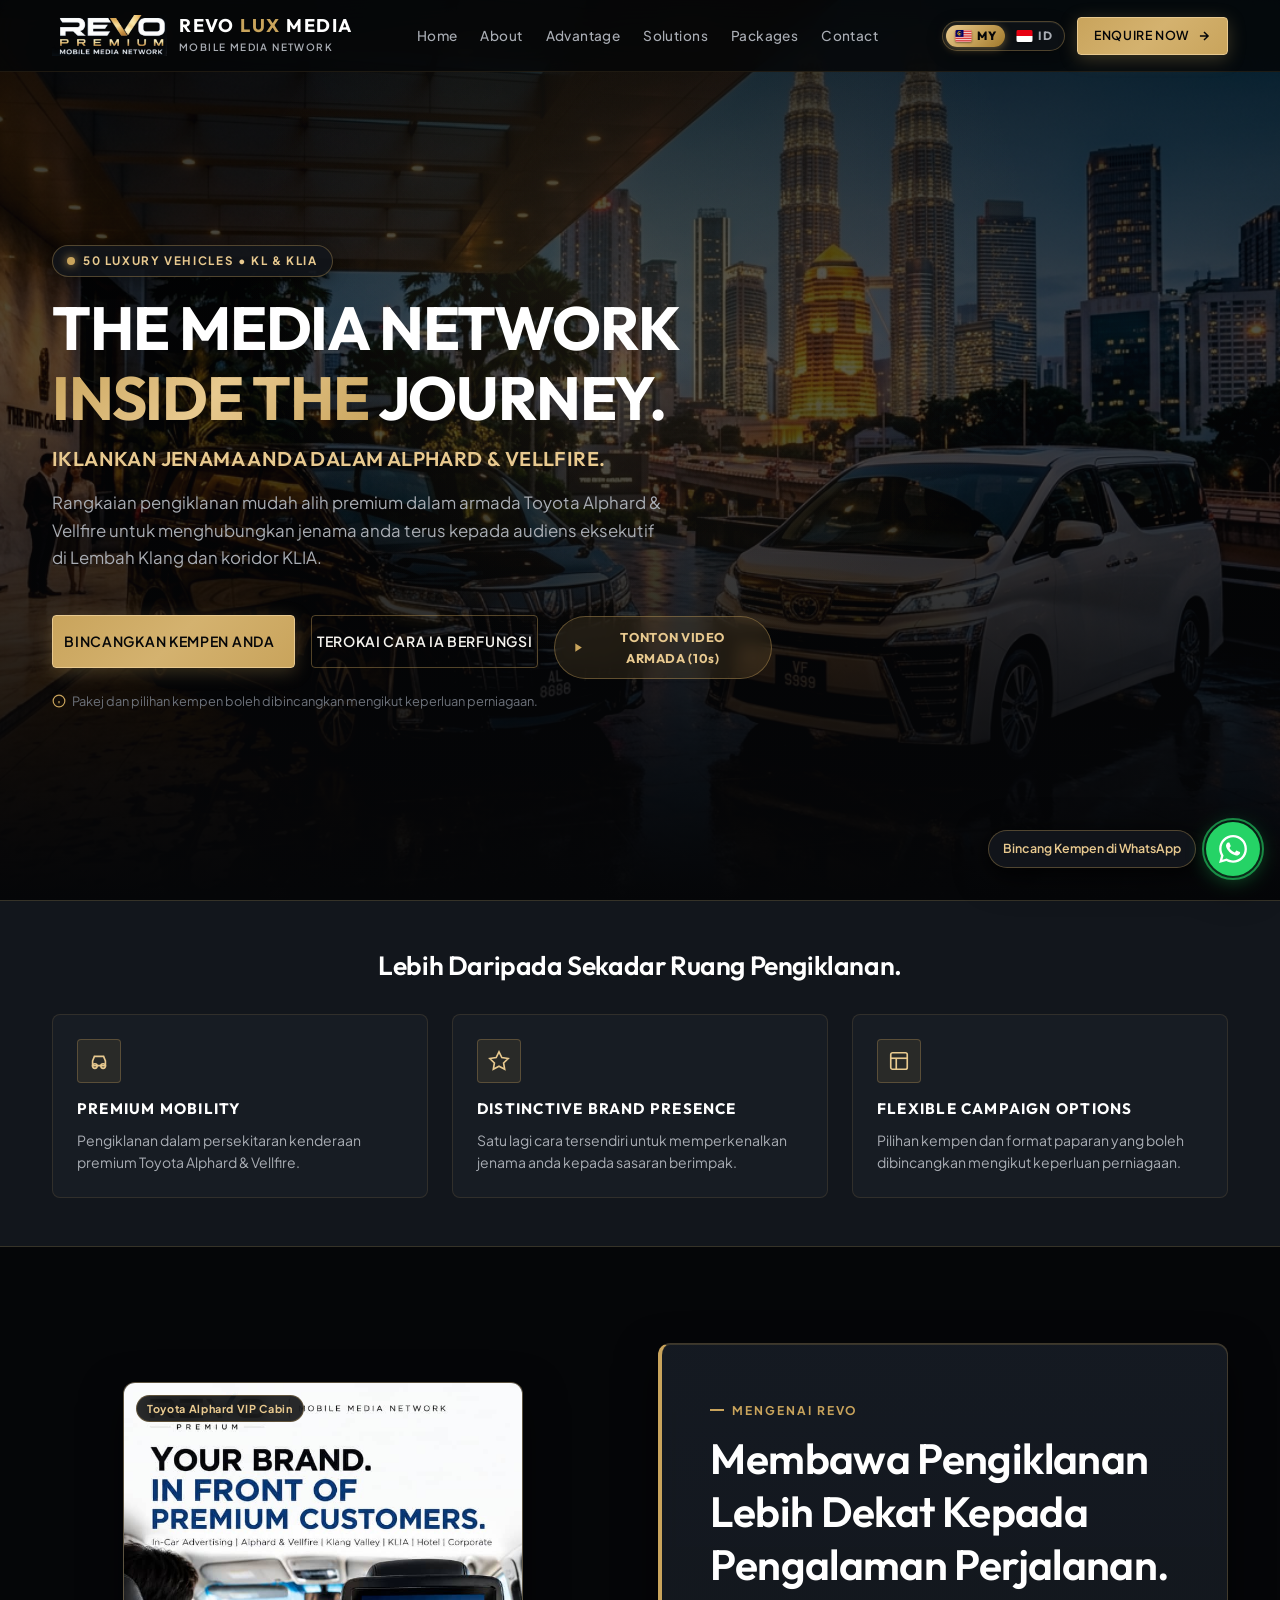
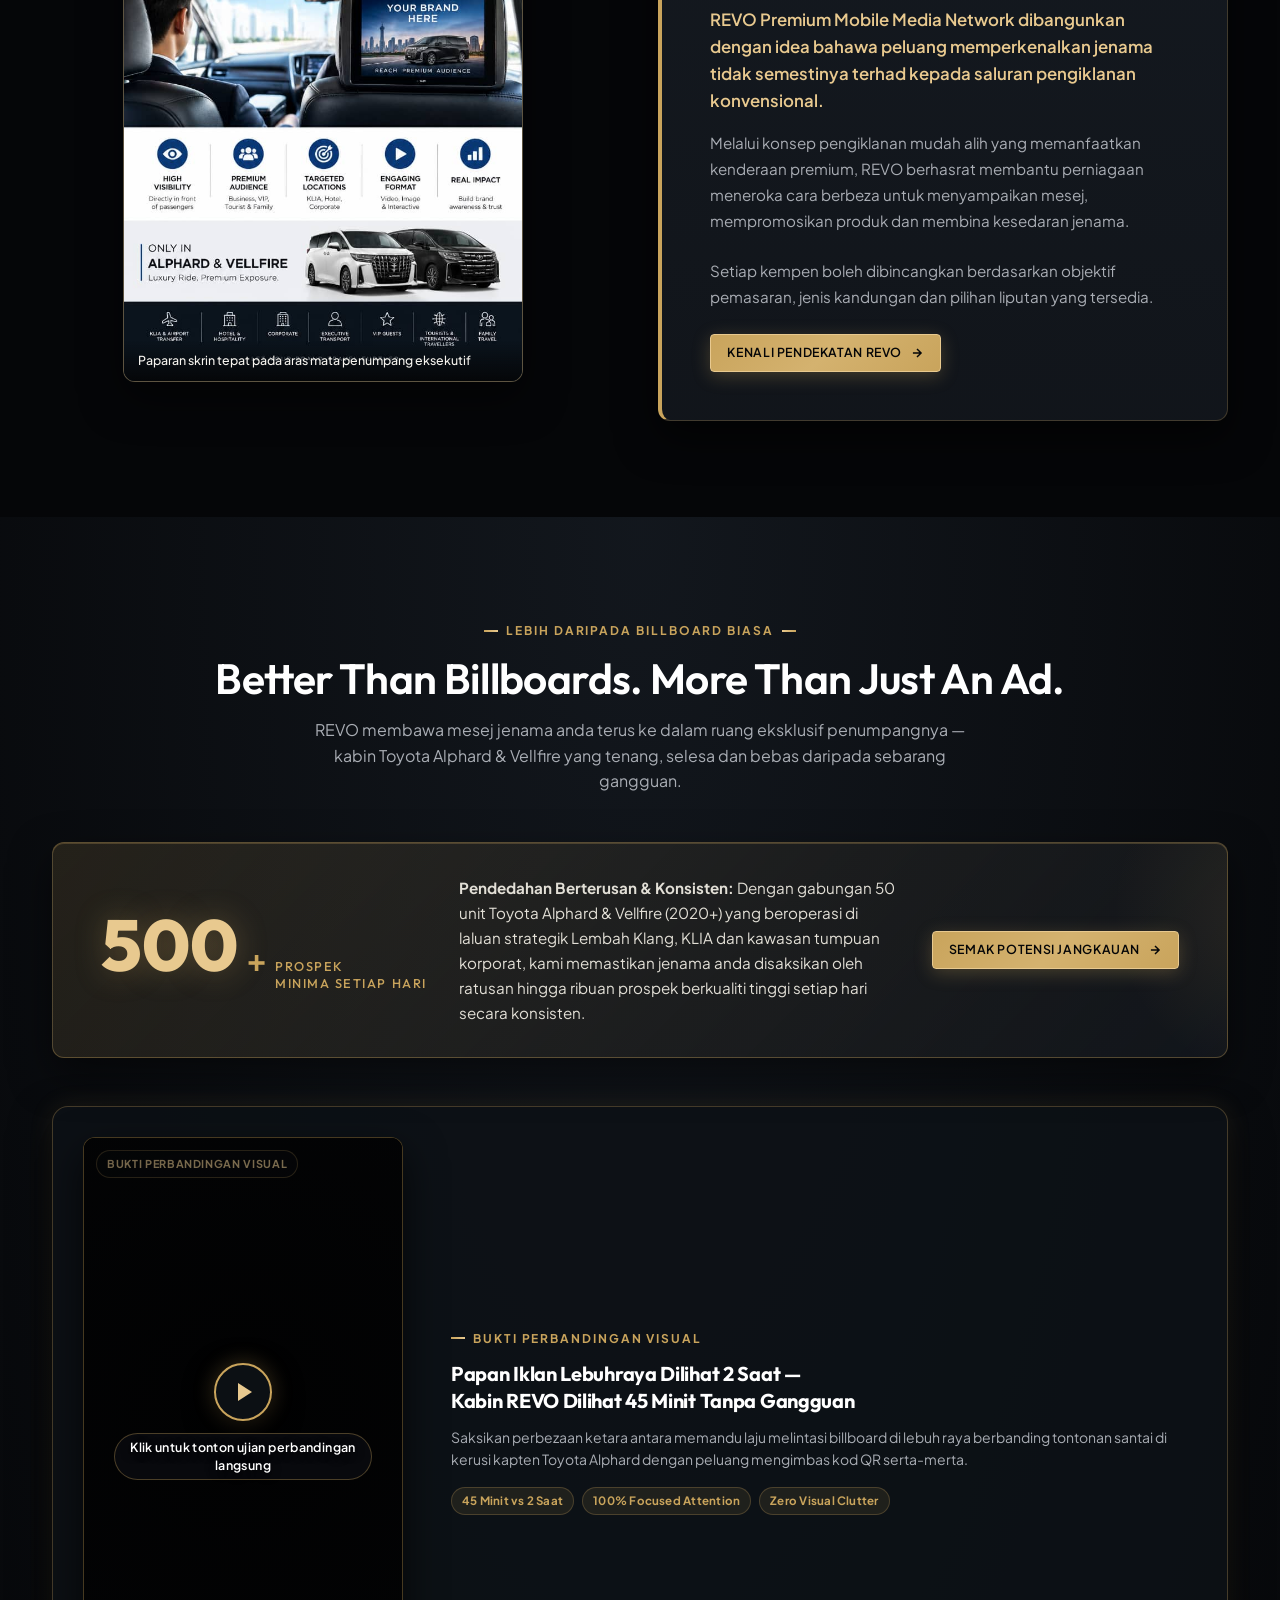
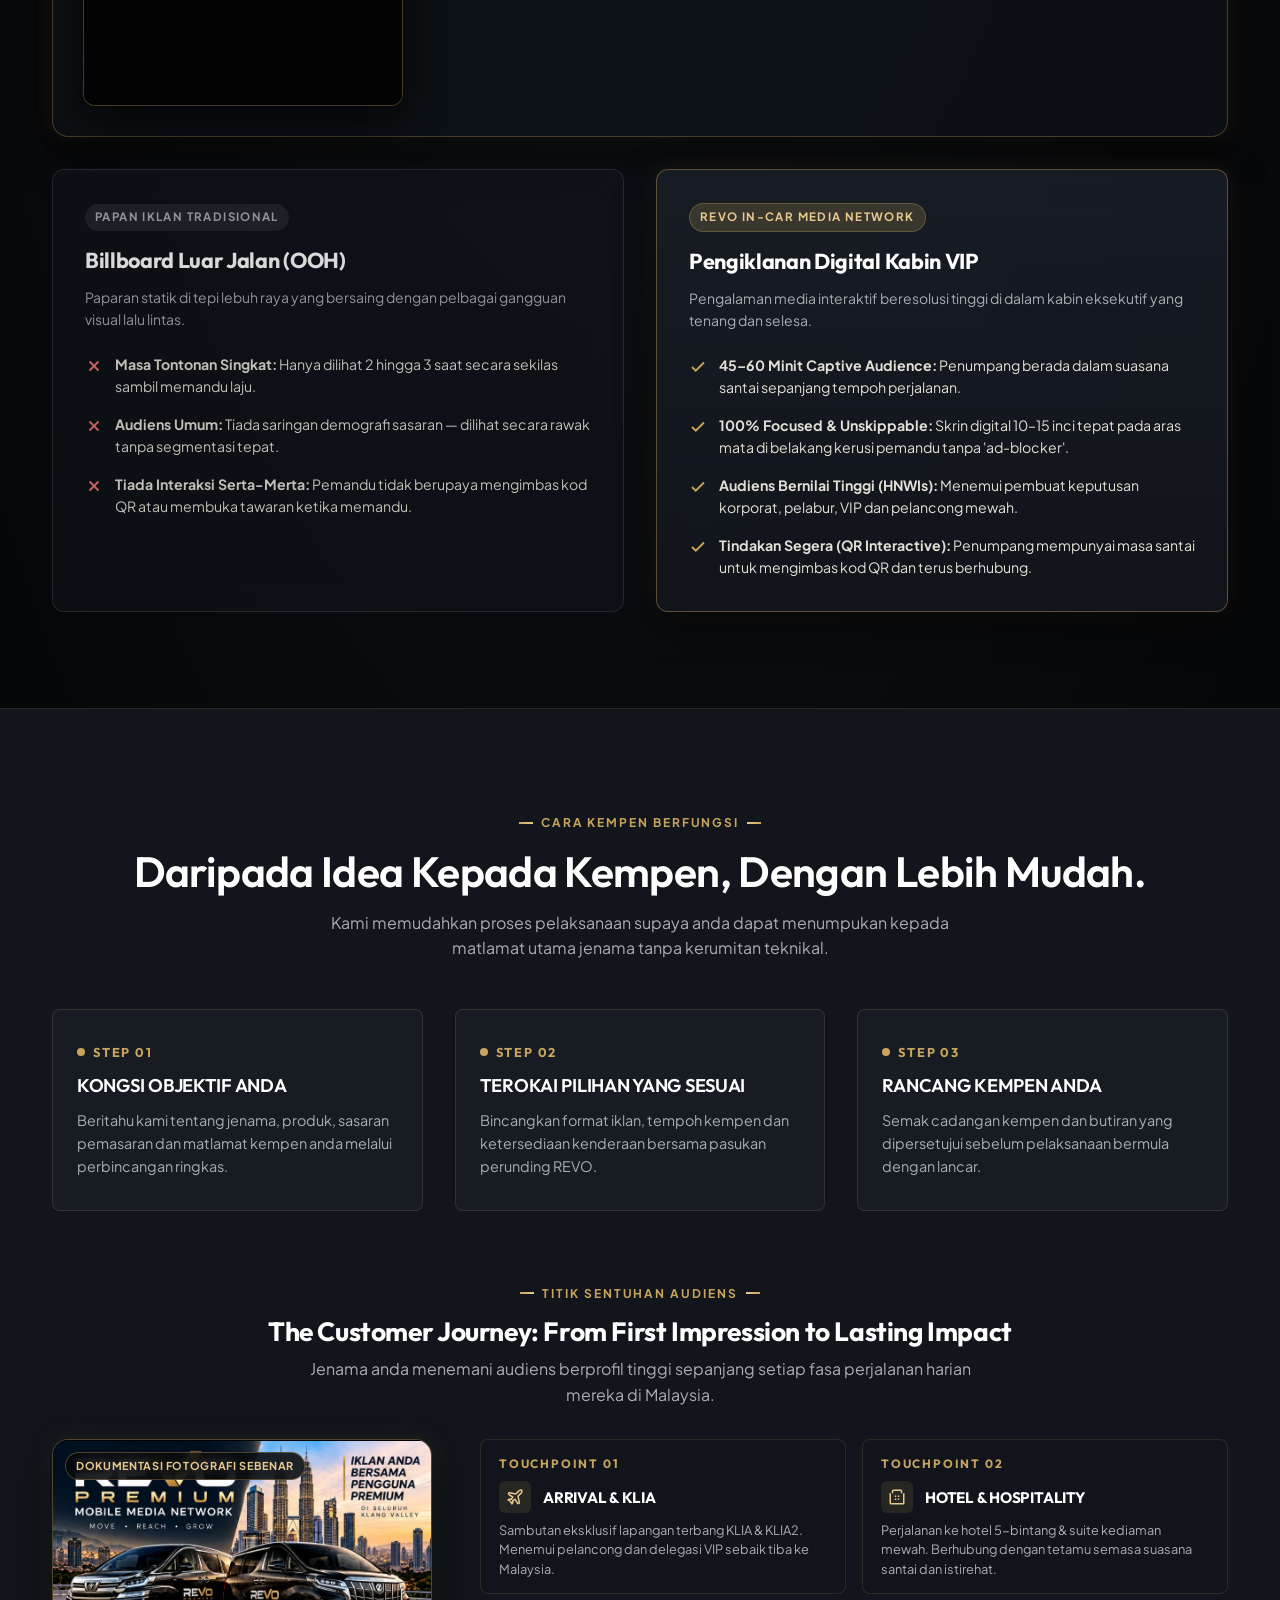
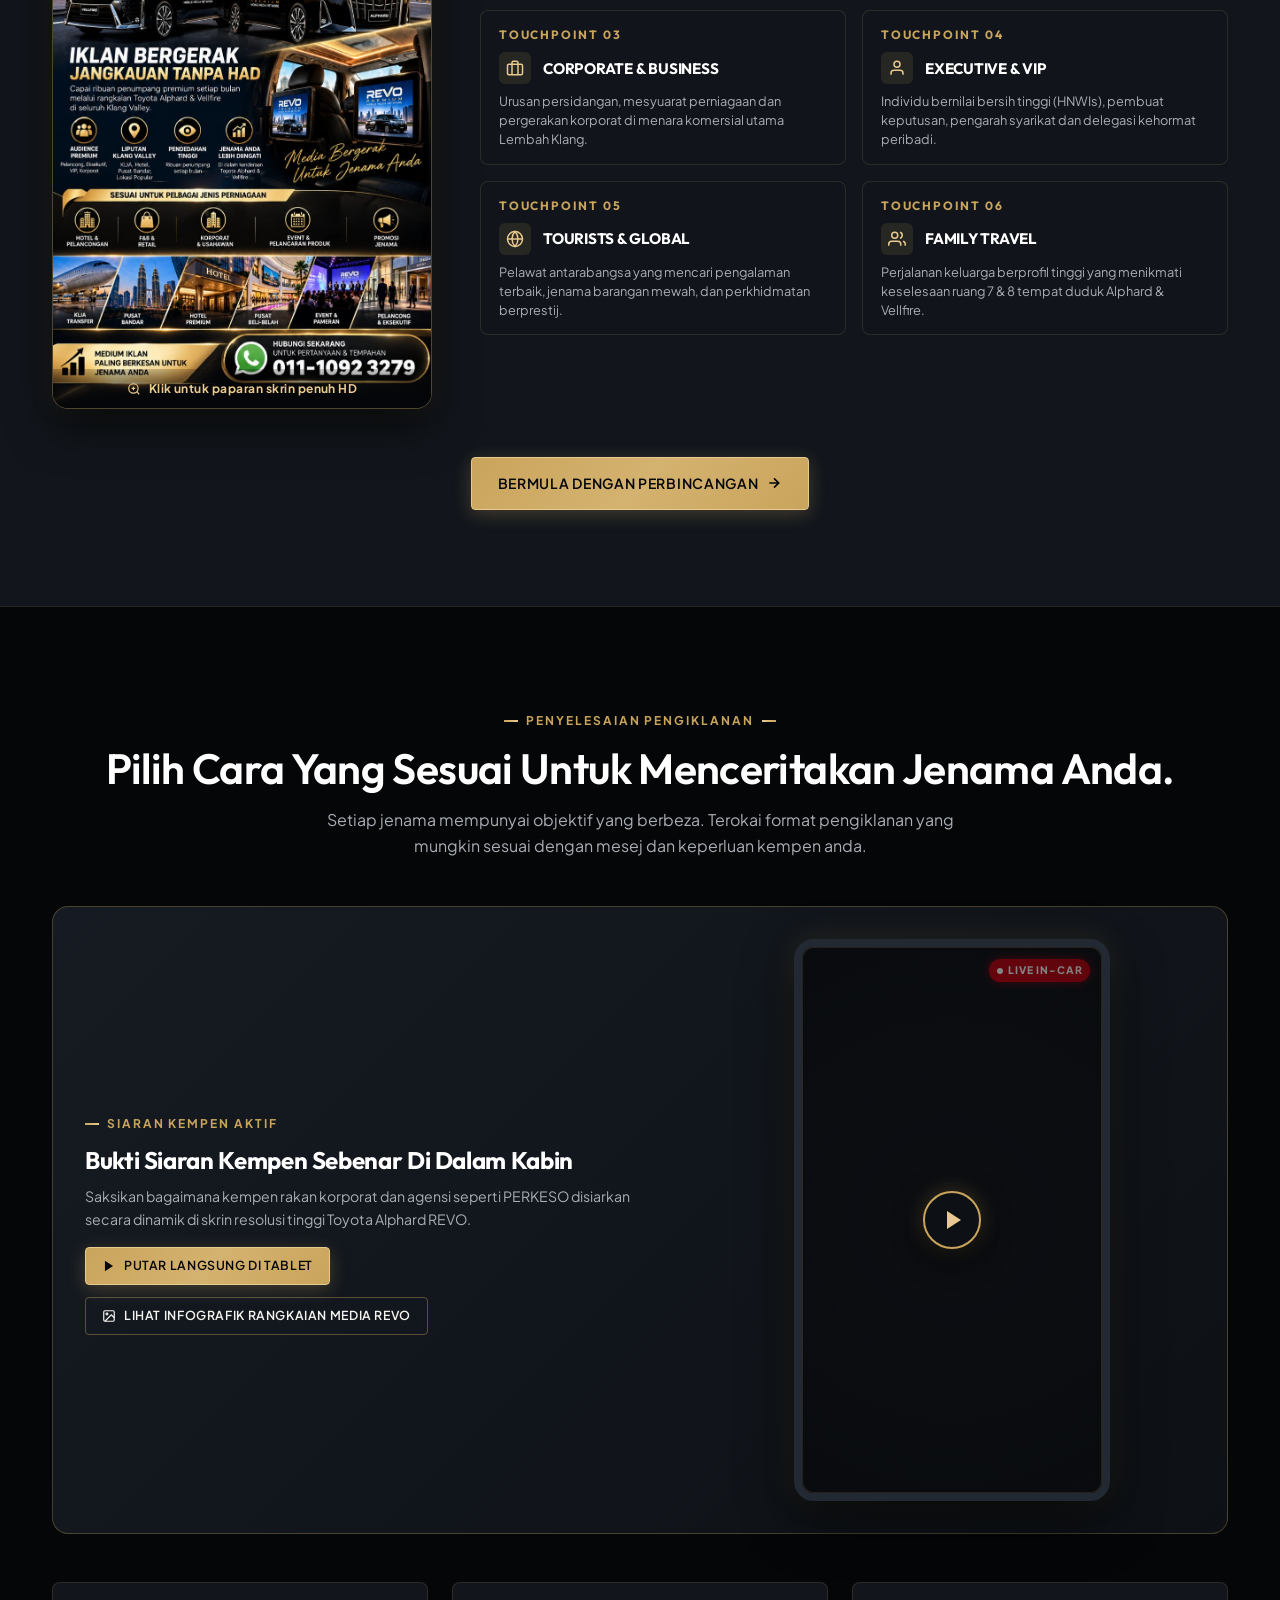
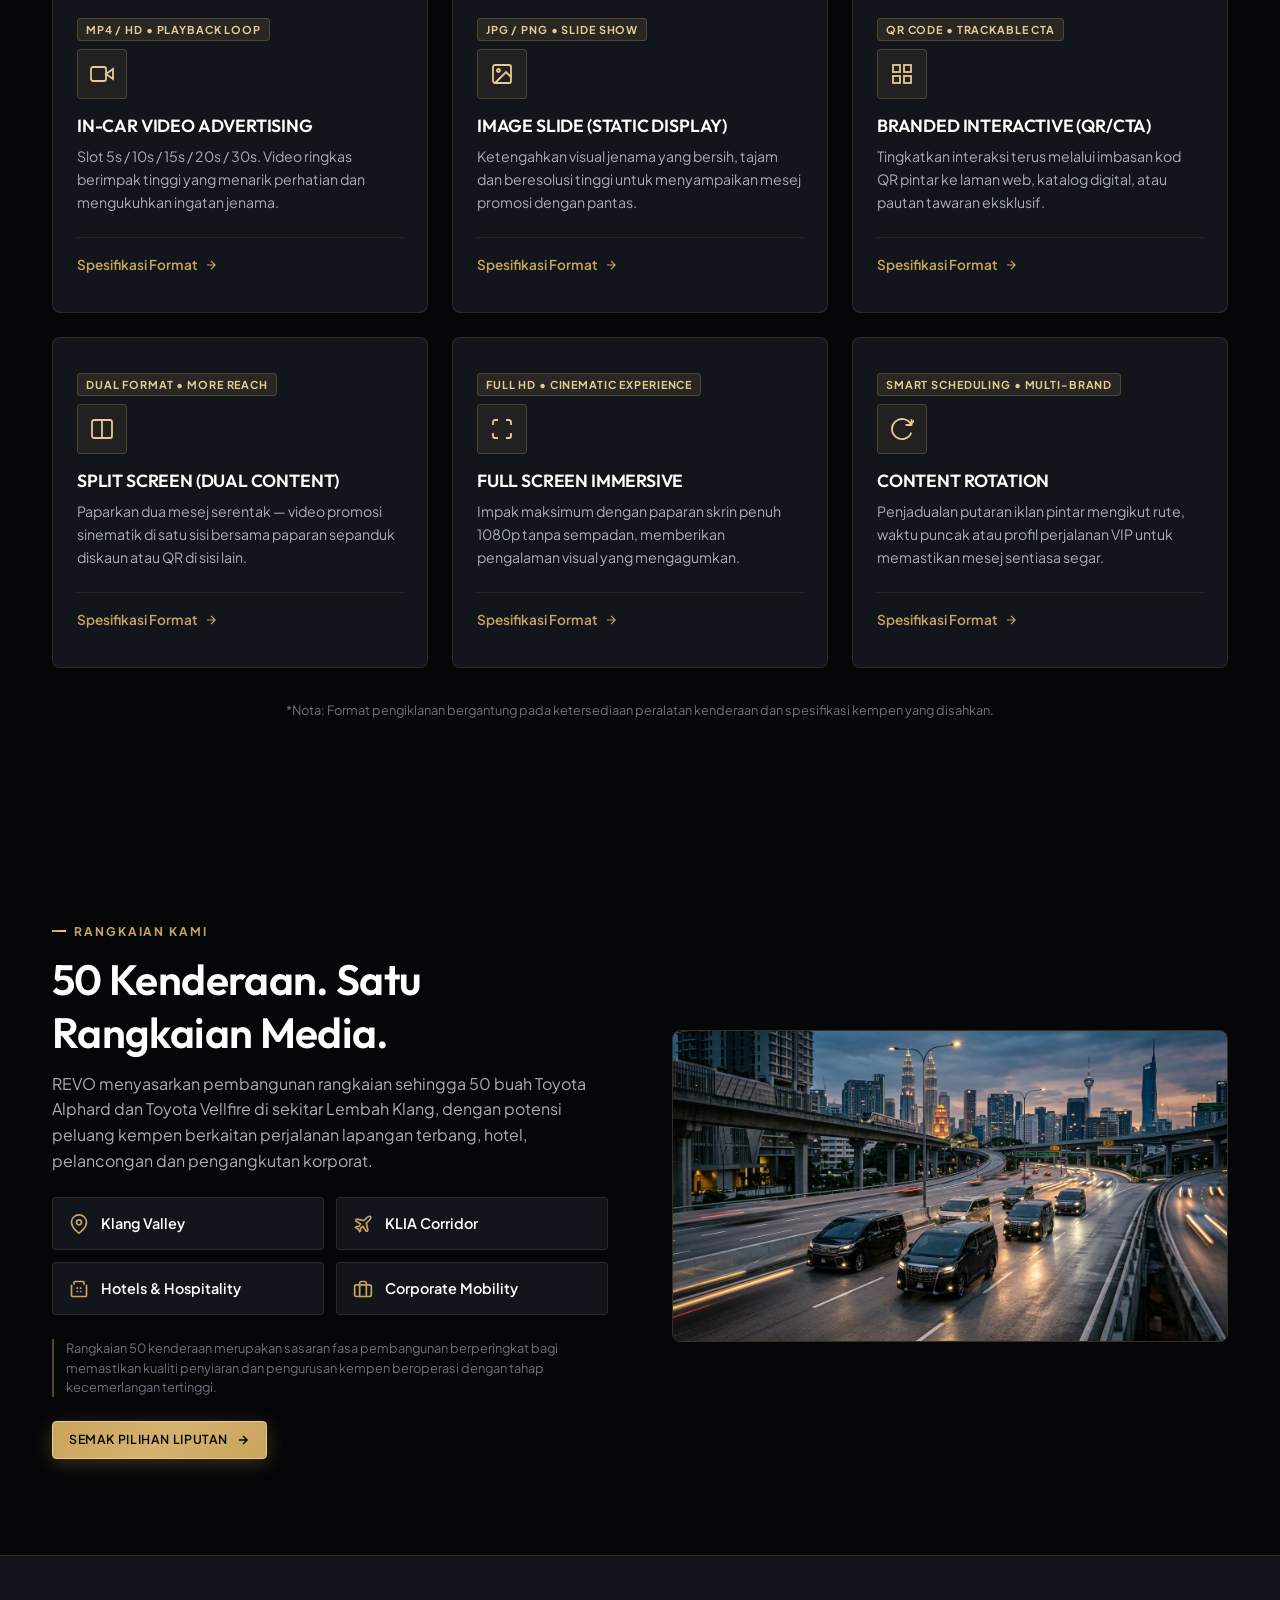
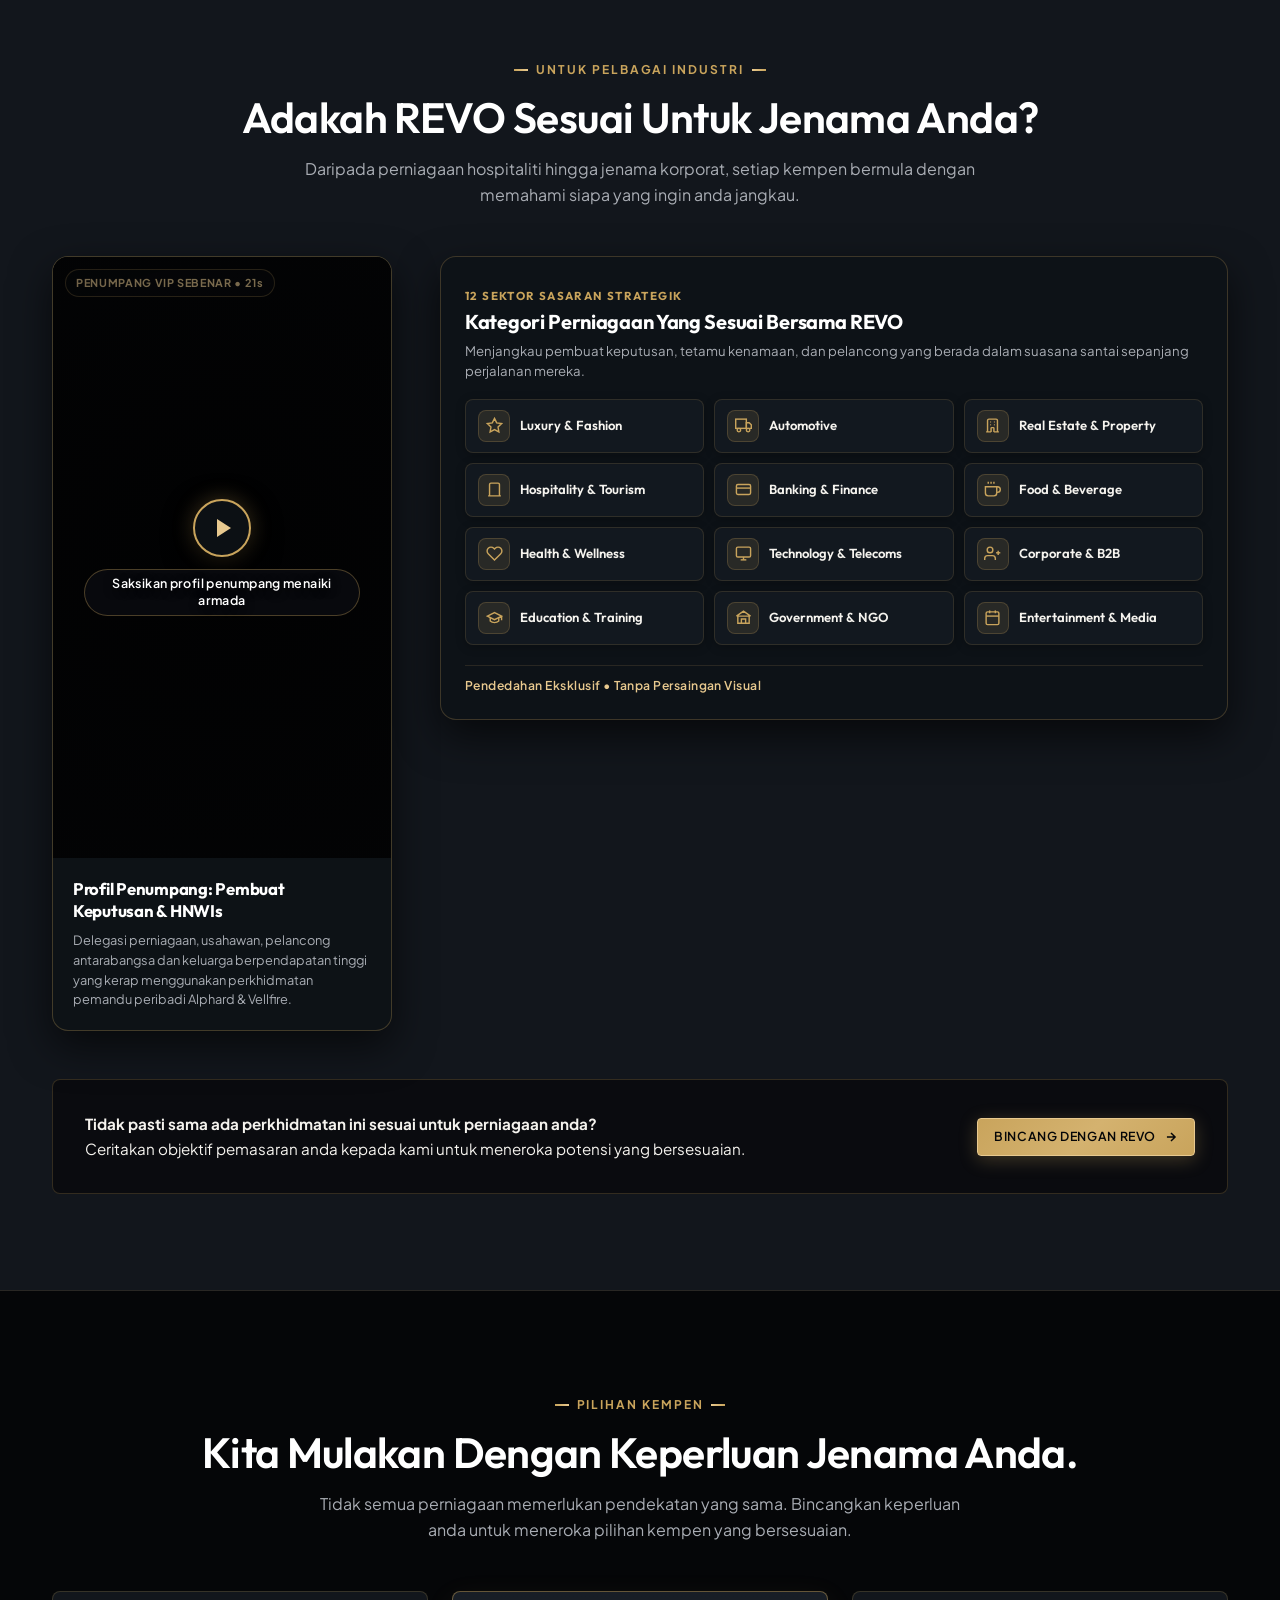
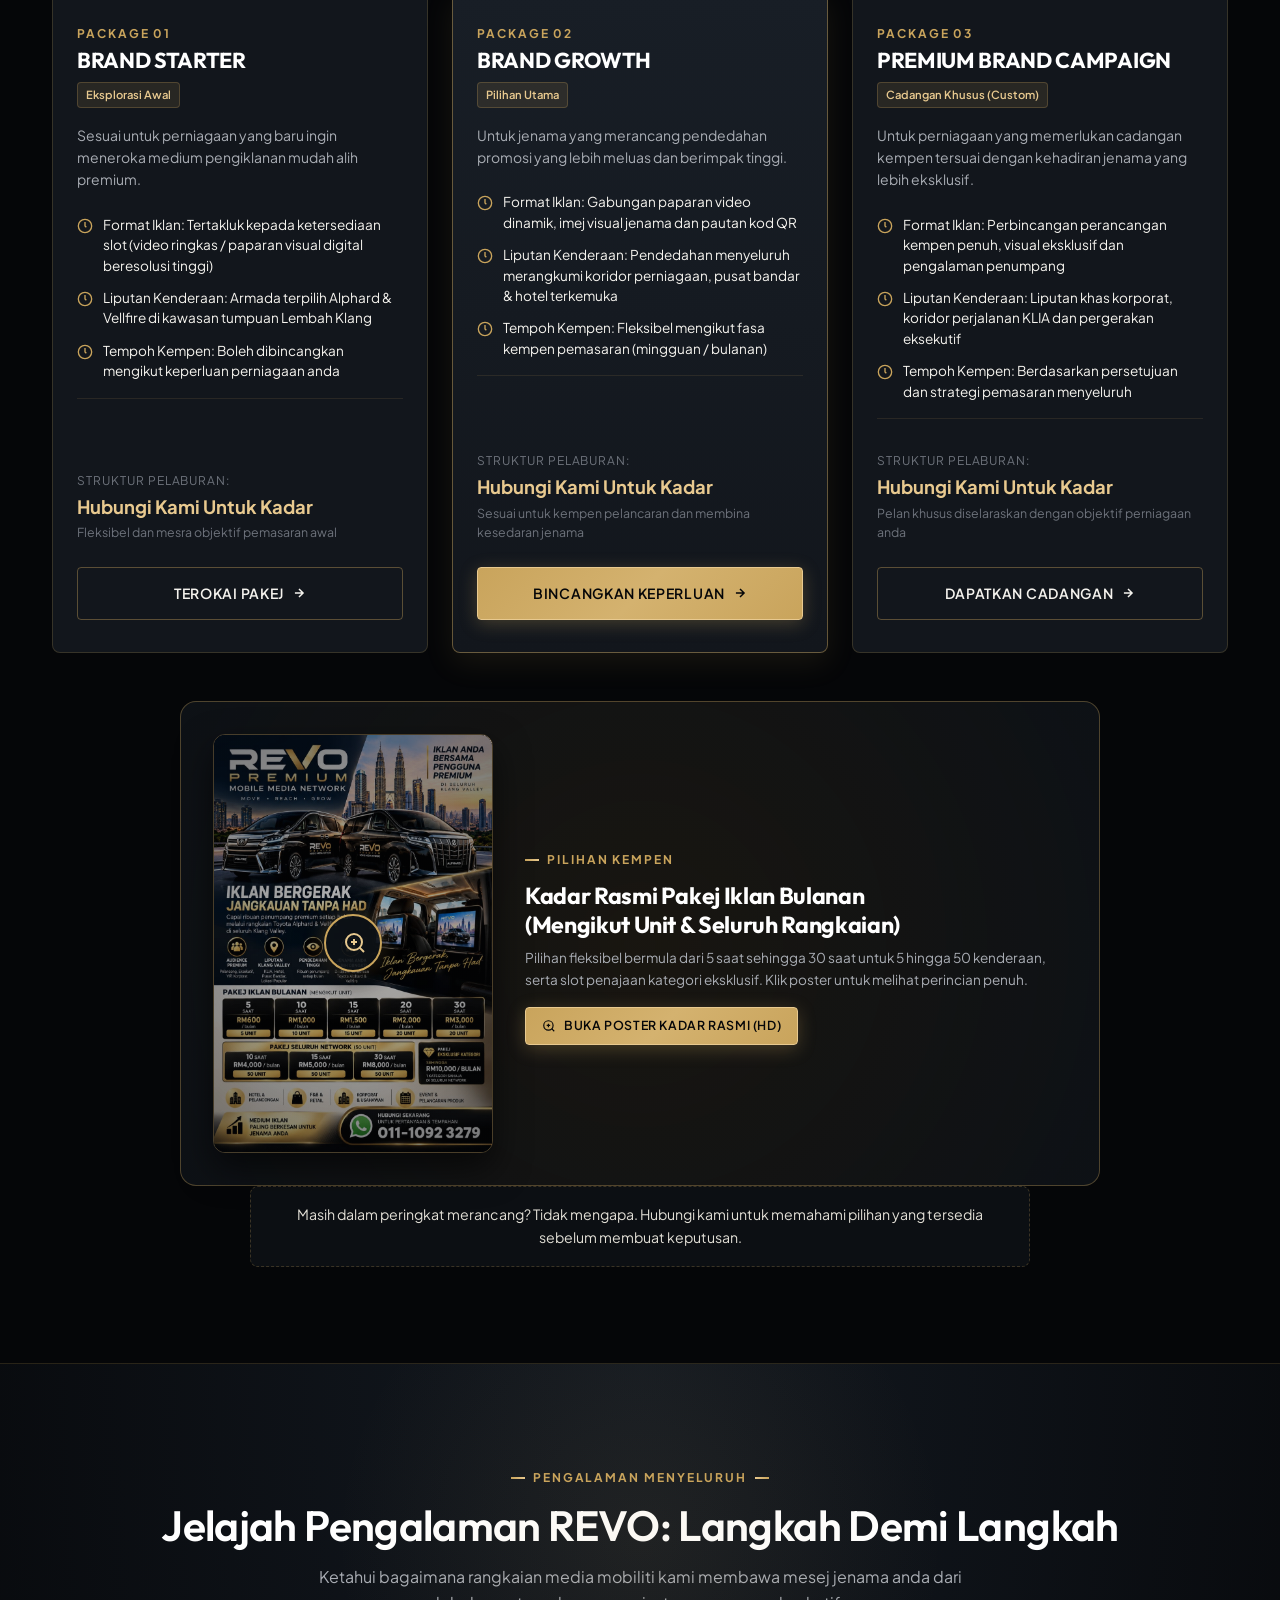
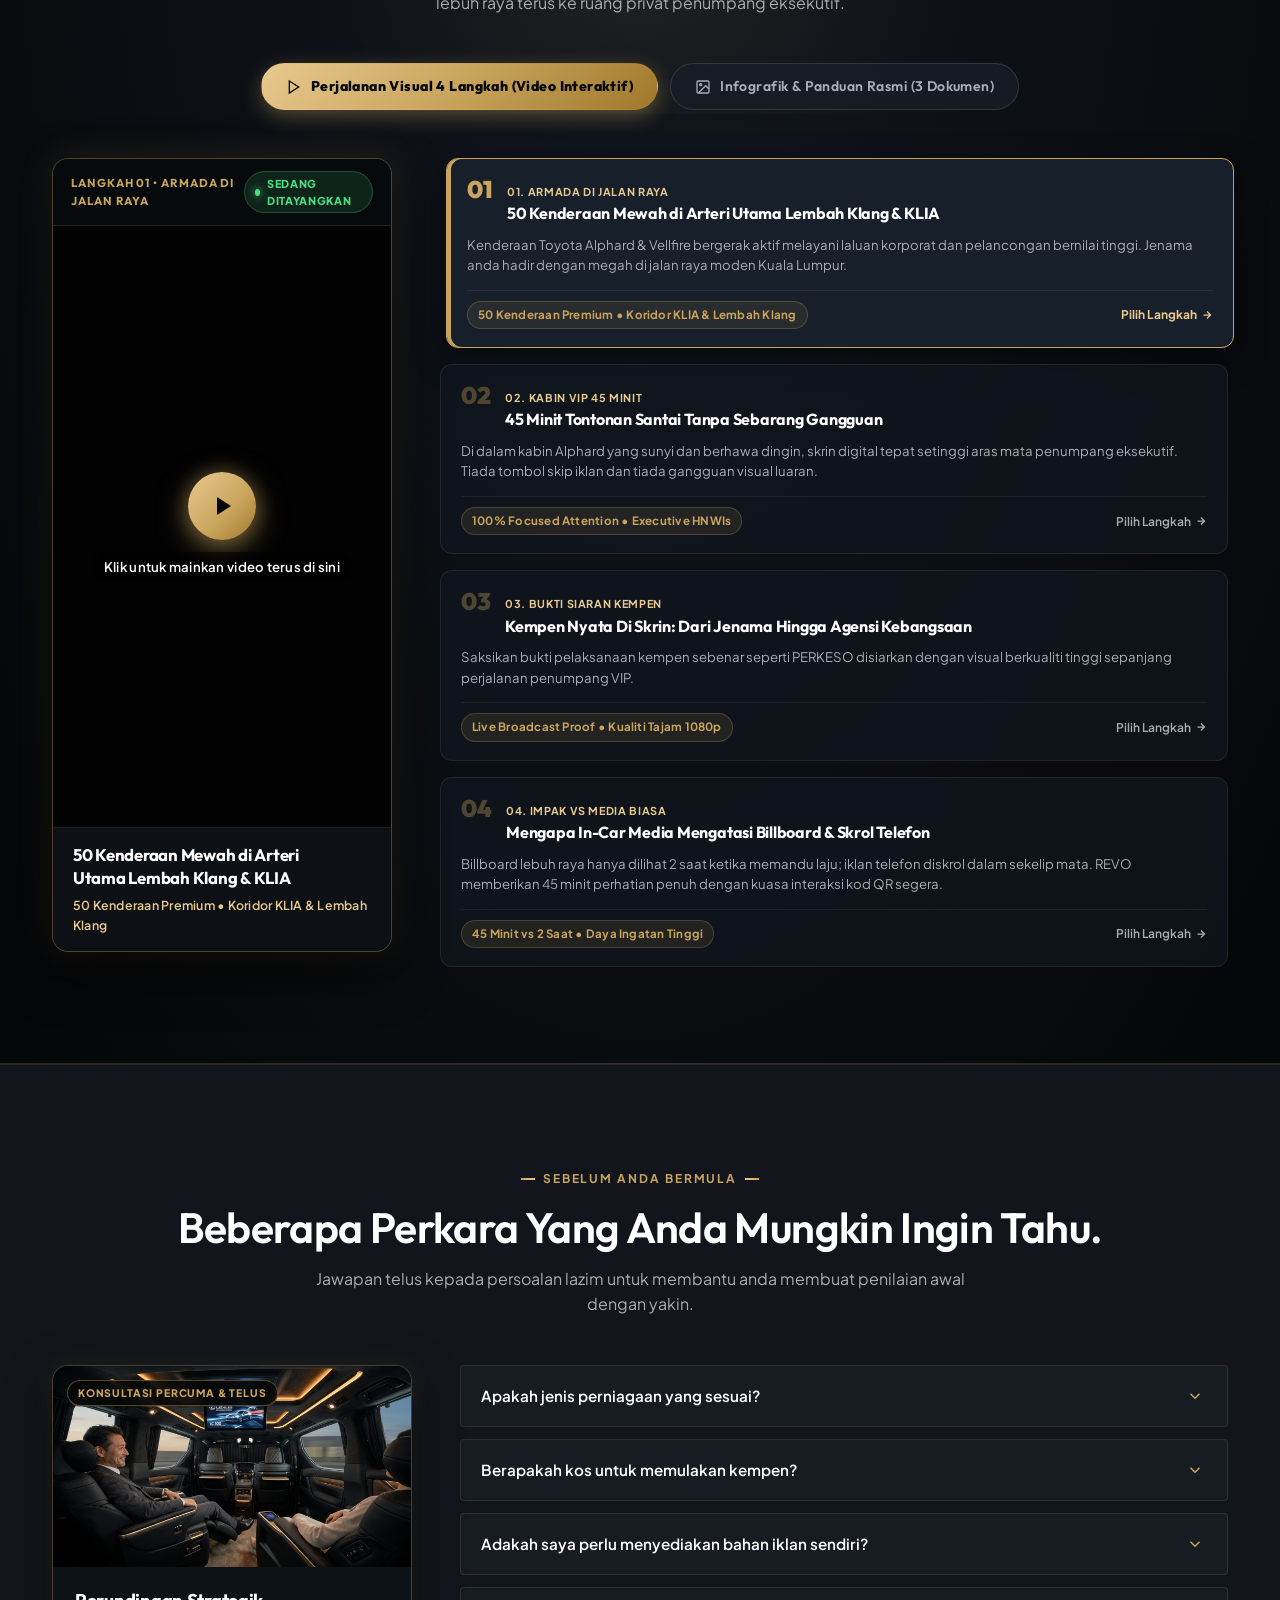
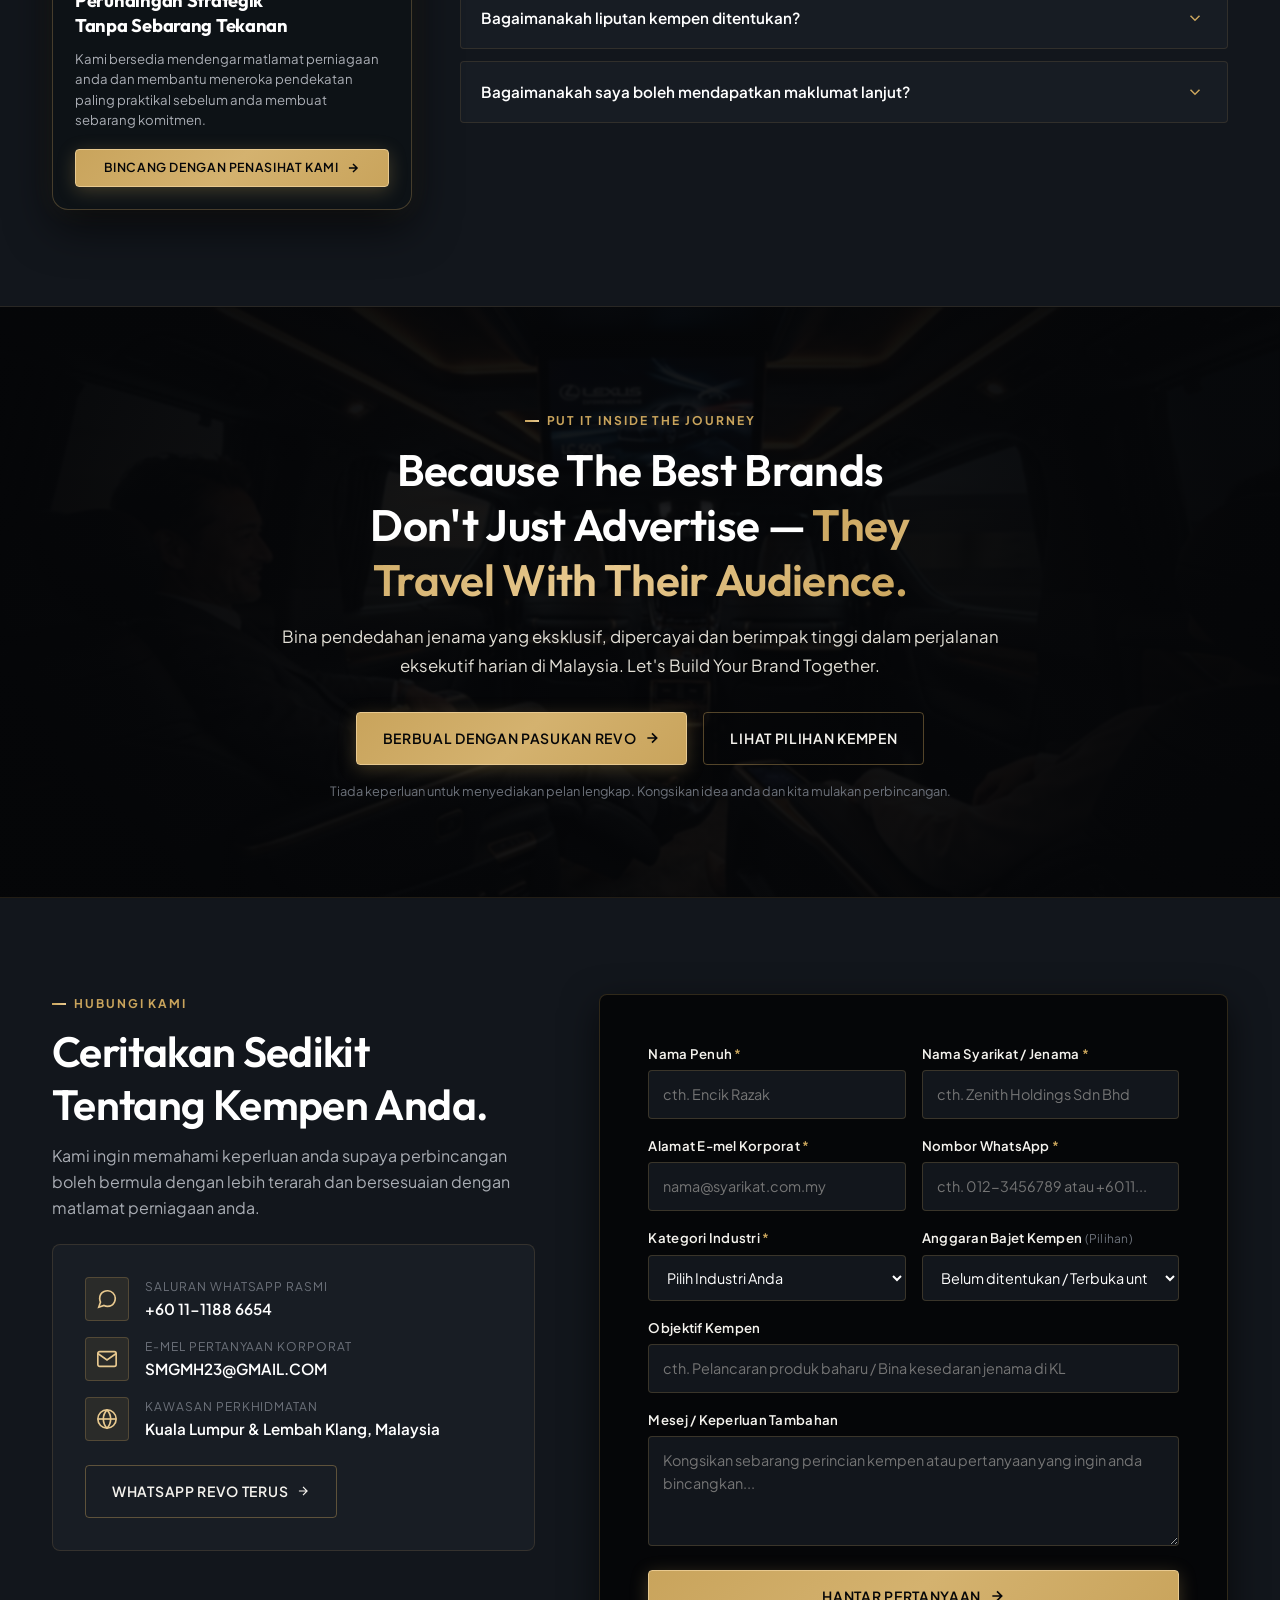
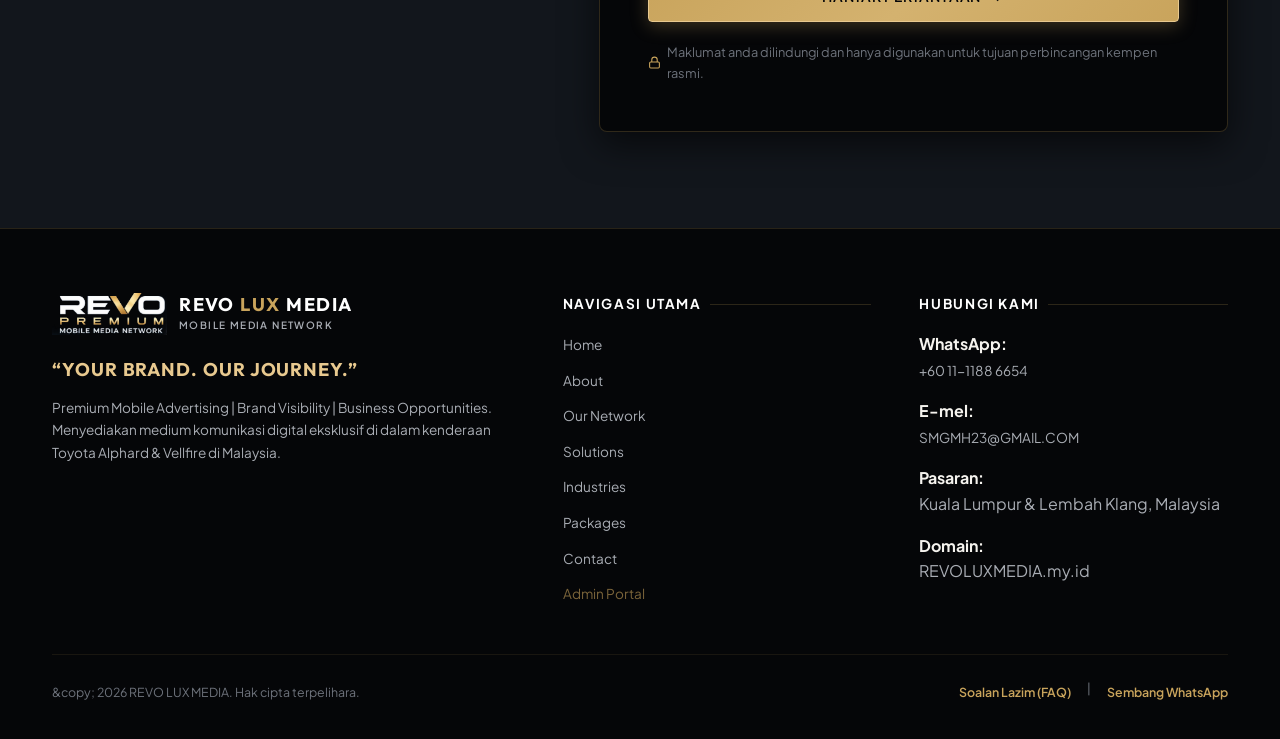
==== commit 23aa5a65: "feat(brand): update brand logo with official REVO emblem and add REVO LUX MEDIA wordmark" ====
--- a/index.html
+++ b/index.html
@@ -37,15 +37,9 @@
     <div class="revo-container header-inner">
       <!-- Brand Wordmark -->
       <a href="#hero" class="brand-link" aria-label="REVO LUX MEDIA Beranda">
-        <div class="brand-emblem" aria-hidden="true">
-          <svg viewBox="0 0 24 24" fill="none" stroke="currentColor" stroke-width="1.8">
-            <polygon points="12 2 2 7 12 12 22 7 12 2"></polygon>
-            <polyline points="2 17 12 22 22 17"></polyline>
-            <polyline points="2 12 12 17 22 12"></polyline>
-          </svg>
-        </div>
+        <img src="assets/images/revo-logo.png" alt="REVO" class="brand-logo-img">
         <div class="brand-text">
-          <span class="brand-name">REVO <span>LUX</span></span>
+          <span class="brand-name">REVO <span>LUX</span> MEDIA</span>
           <span class="brand-tagline-sub">Mobile Media Network</span>
         </div>
       </a>
@@ -1661,15 +1655,9 @@
         <!-- Brand Info -->
         <div class="footer-brand-info">
           <div class="brand-link" style="margin-bottom: var(--space-xs);">
-            <div class="brand-emblem" aria-hidden="true">
-              <svg viewBox="0 0 24 24" fill="none" stroke="currentColor" stroke-width="1.8">
-                <polygon points="12 2 2 7 12 12 22 7 12 2"></polygon>
-                <polyline points="2 17 12 22 22 17"></polyline>
-                <polyline points="2 12 12 17 22 12"></polyline>
-              </svg>
-            </div>
+            <img src="assets/images/revo-logo.png" alt="REVO" class="brand-logo-img">
             <div class="brand-text">
-              <span class="brand-name">REVO <span>LUX</span></span>
+              <span class="brand-name">REVO <span>LUX</span> MEDIA</span>
               <span class="brand-tagline-sub">Mobile Media Network</span>
             </div>
           </div>
--- a/assets/css/style.css
+++ b/assets/css/style.css
@@ -401,8 +401,27 @@
 .brand-link {
   display: flex;
   align-items: center;
-  gap: var(--space-sm);
+  gap: 12px;
   text-decoration: none;
+  transition: opacity var(--transition-fast);
+}
+
+.brand-link:hover {
+  opacity: 0.92;
+}
+
+.brand-logo-img {
+  height: 42px;
+  width: auto;
+  max-width: 135px;
+  object-fit: contain;
+  display: block;
+  flex-shrink: 0;
+  transition: transform var(--transition-fast);
+}
+
+.brand-link:hover .brand-logo-img {
+  transform: scale(1.03);
 }
 
 .brand-emblem {
@@ -443,6 +462,7 @@
   letter-spacing: 0.08em;
   color: var(--c-white);
   line-height: 1.1;
+  white-space: nowrap;
 }
 
 .brand-name span {
@@ -456,6 +476,25 @@
   color: var(--c-silver);
   text-transform: uppercase;
   margin-top: 2px;
+  white-space: nowrap;
+}
+
+@media (max-width: 576px) {
+  .brand-link {
+    gap: 8px;
+  }
+  .brand-logo-img {
+    height: 34px;
+    max-width: 105px;
+  }
+  .brand-name {
+    font-size: 0.95rem;
+    letter-spacing: 0.04em;
+  }
+  .brand-tagline-sub {
+    font-size: 0.52rem;
+    letter-spacing: 0.08em;
+  }
 }
 
 /* Desktop Nav Links */
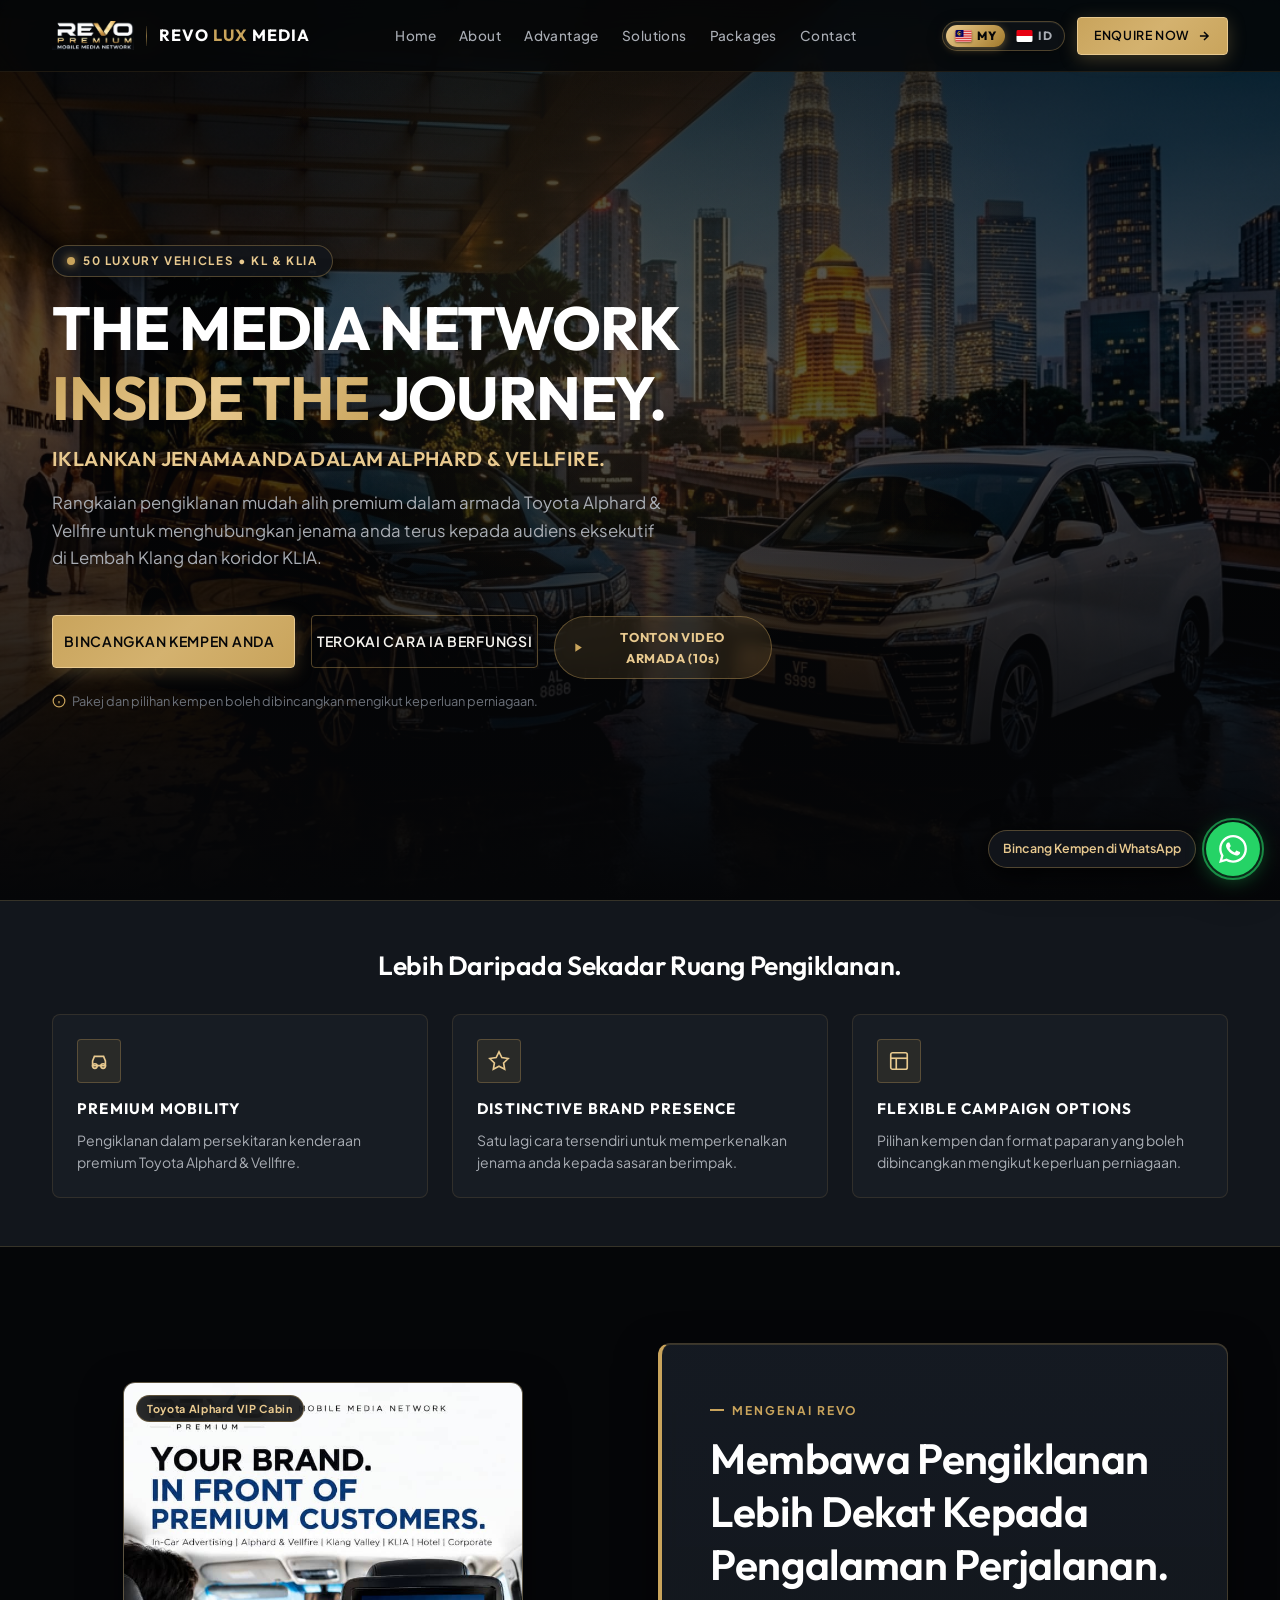
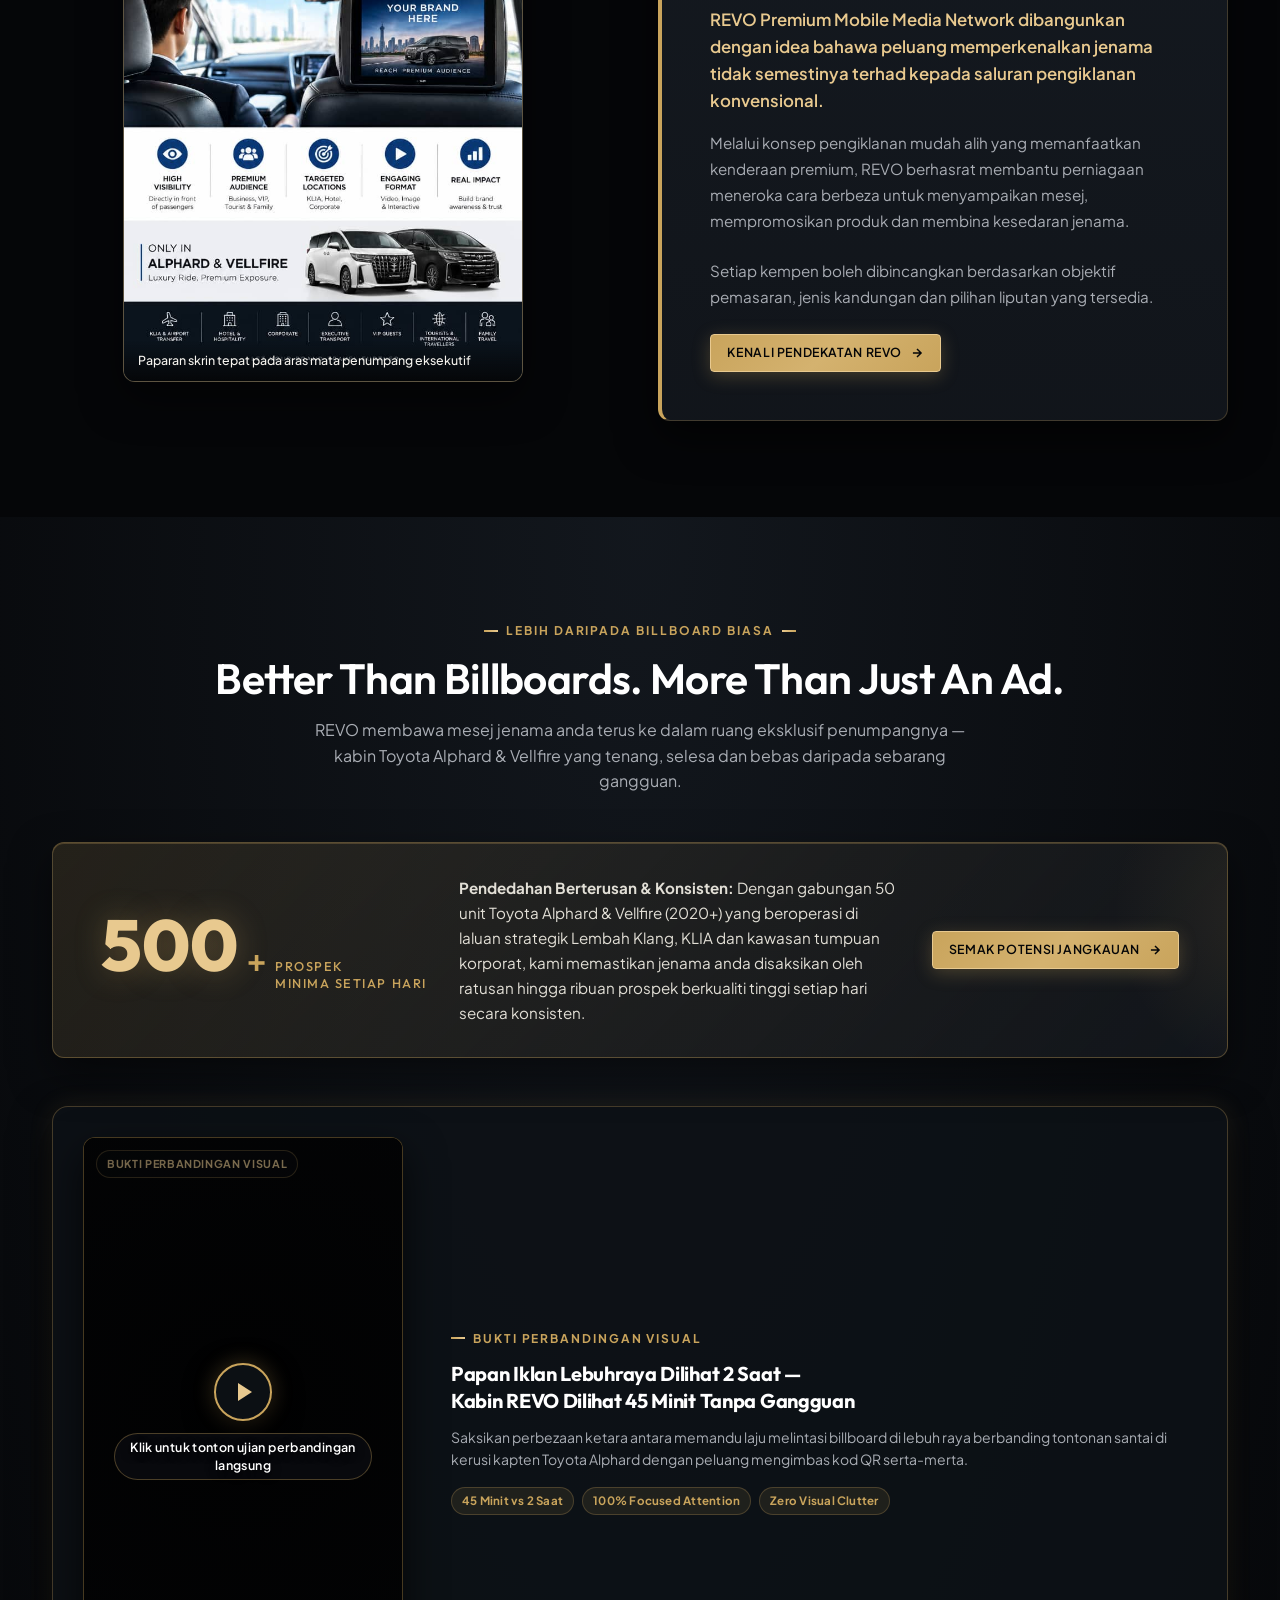
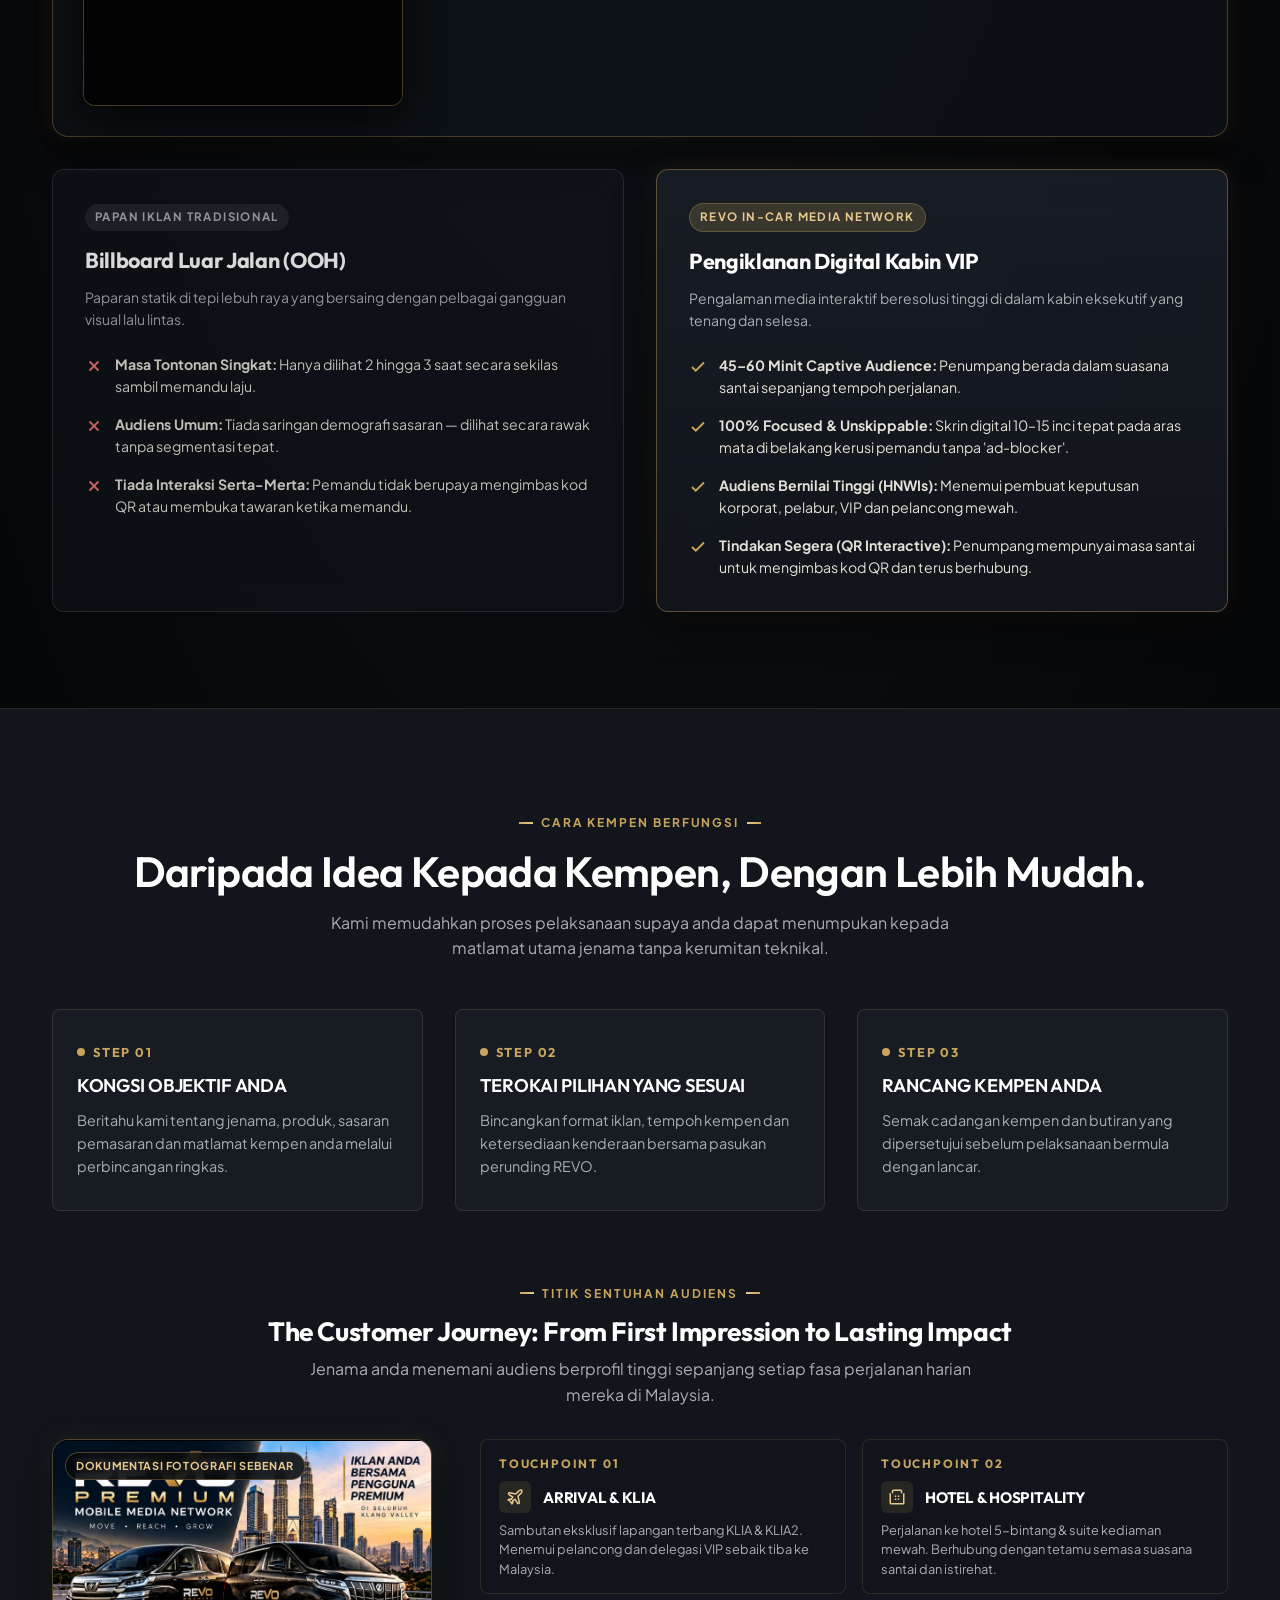
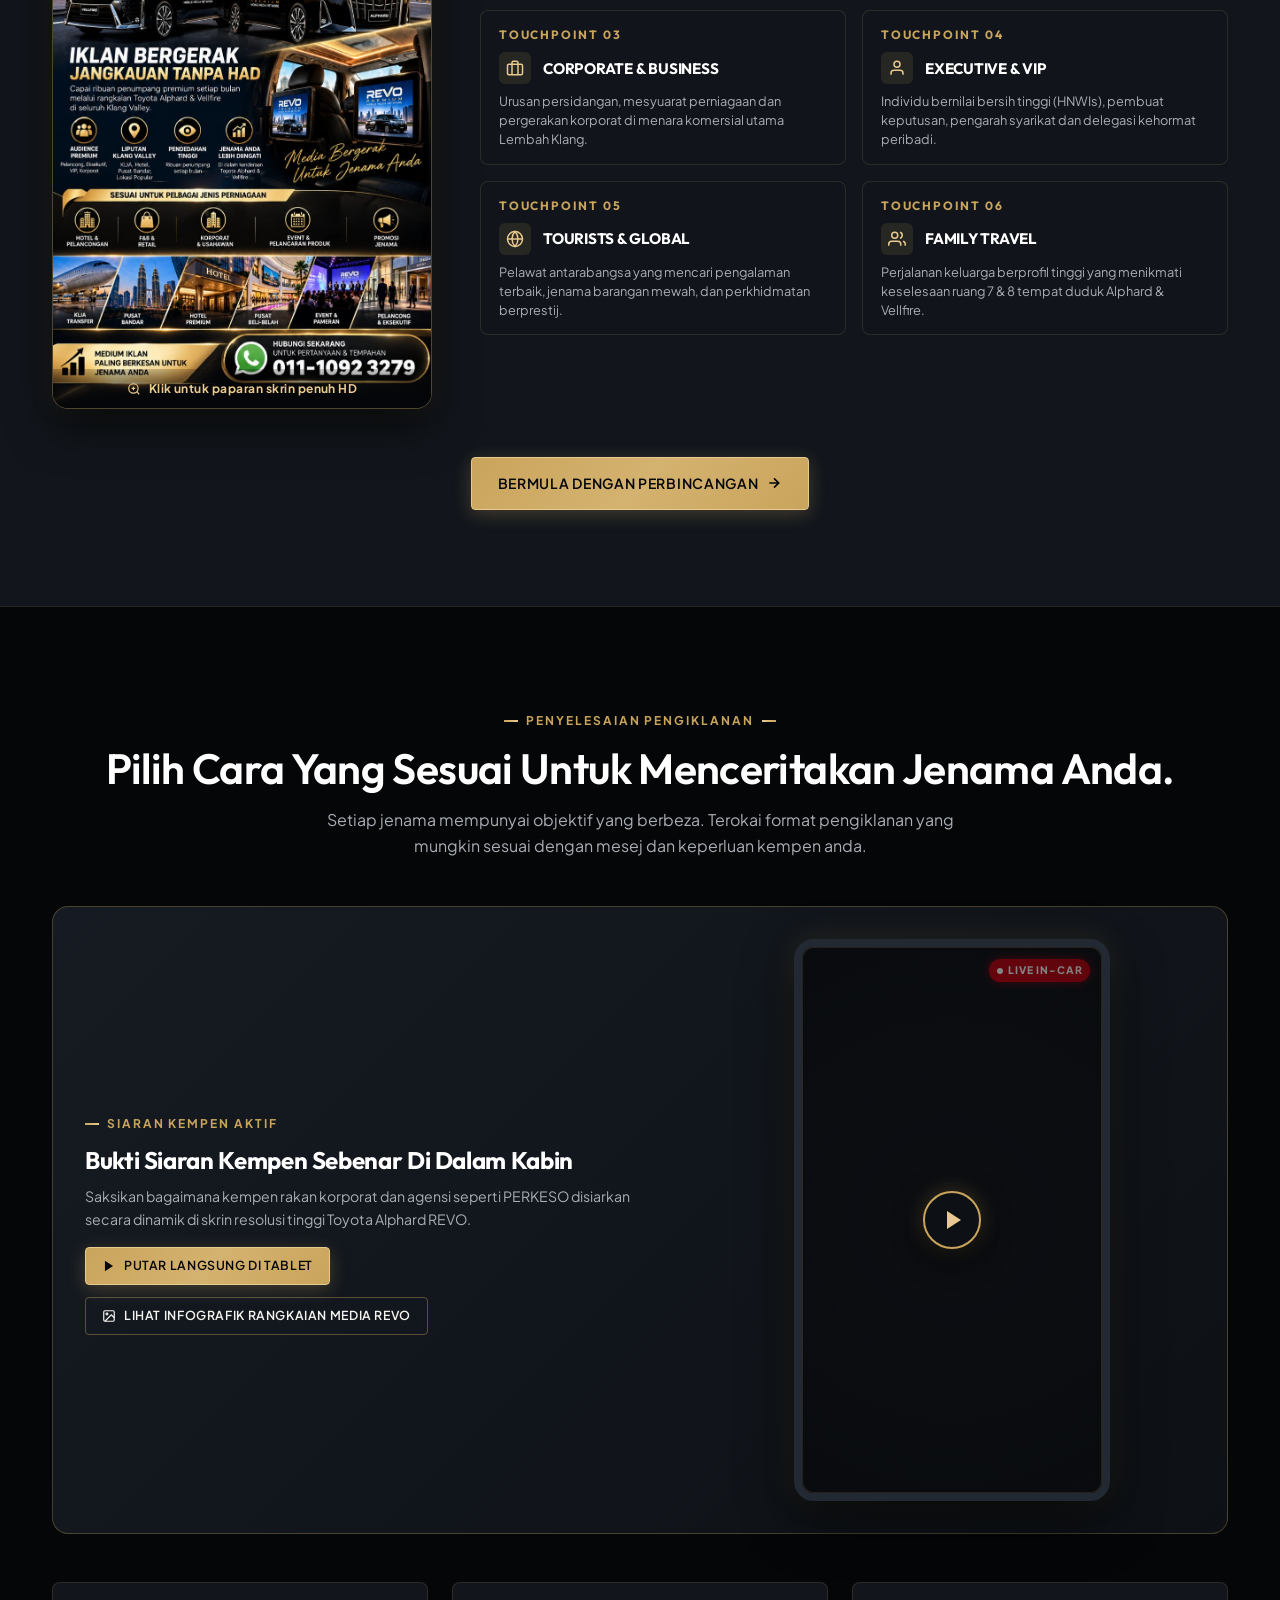
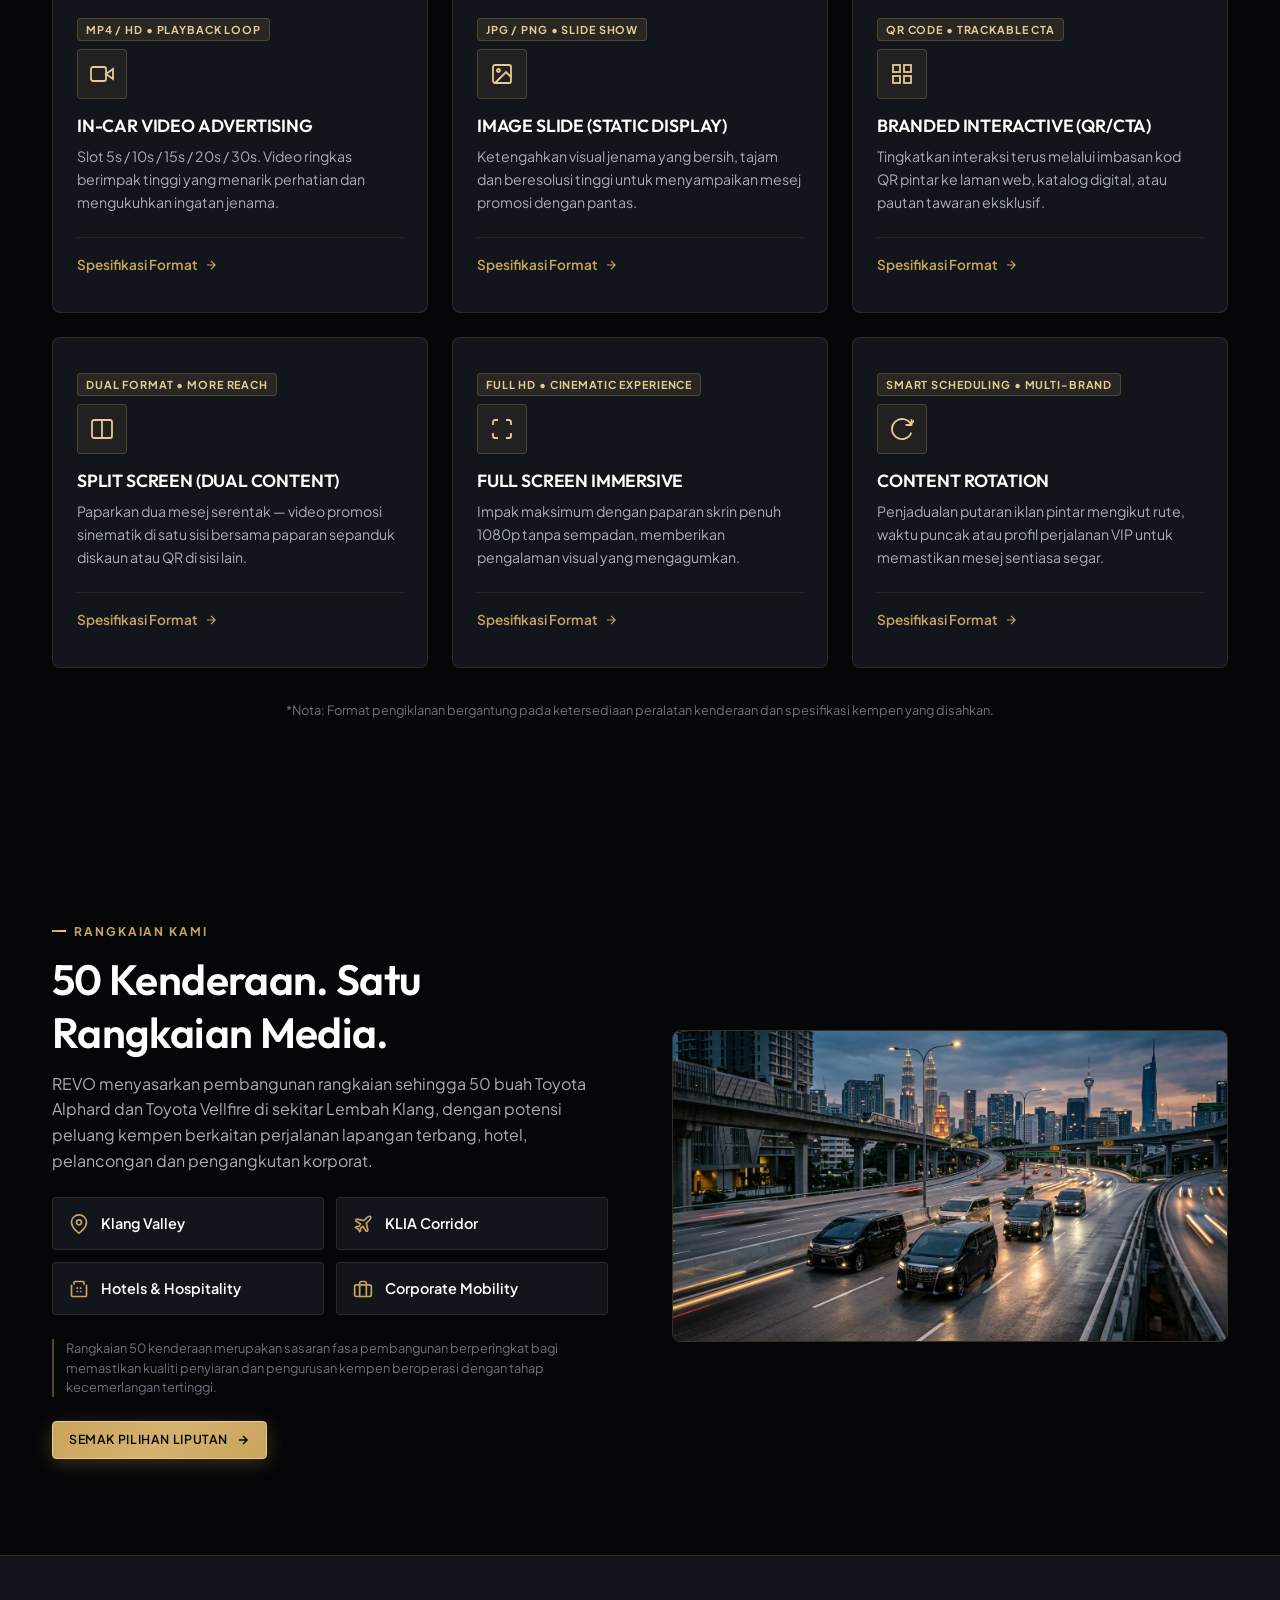
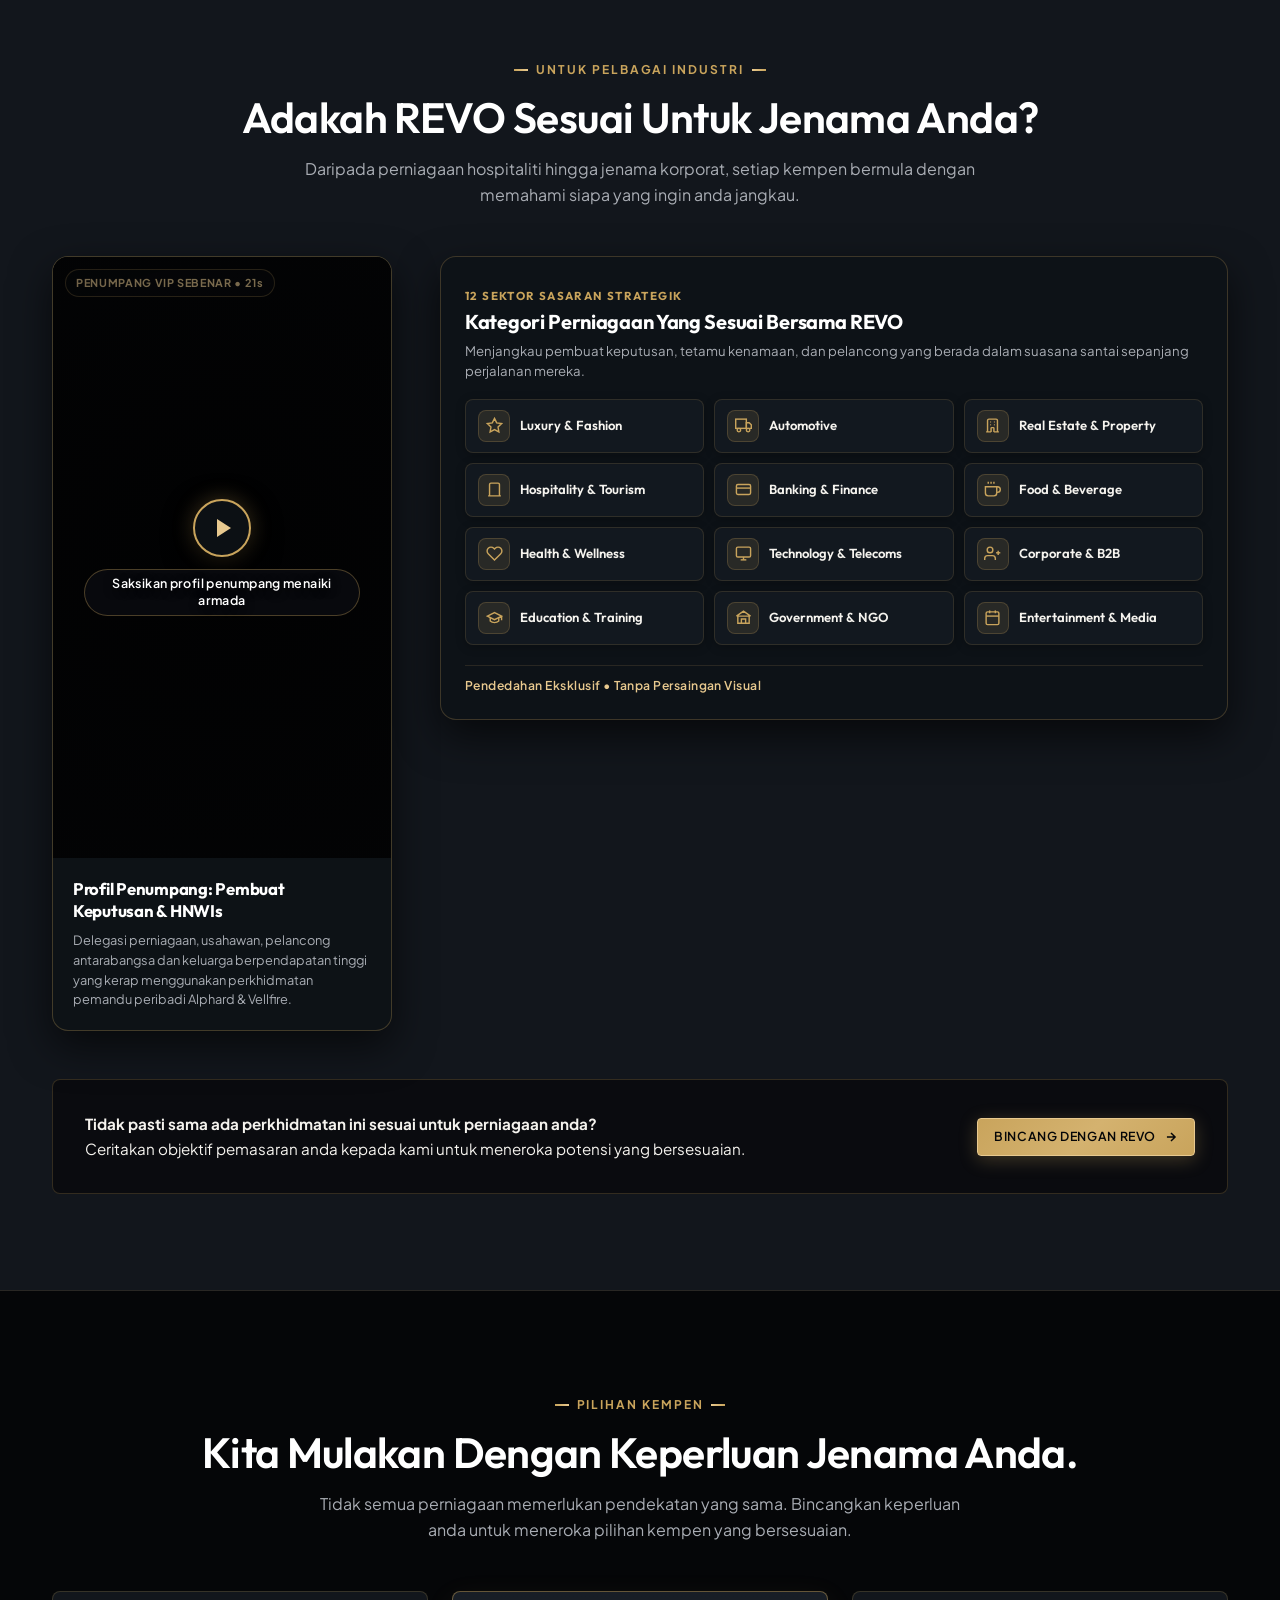
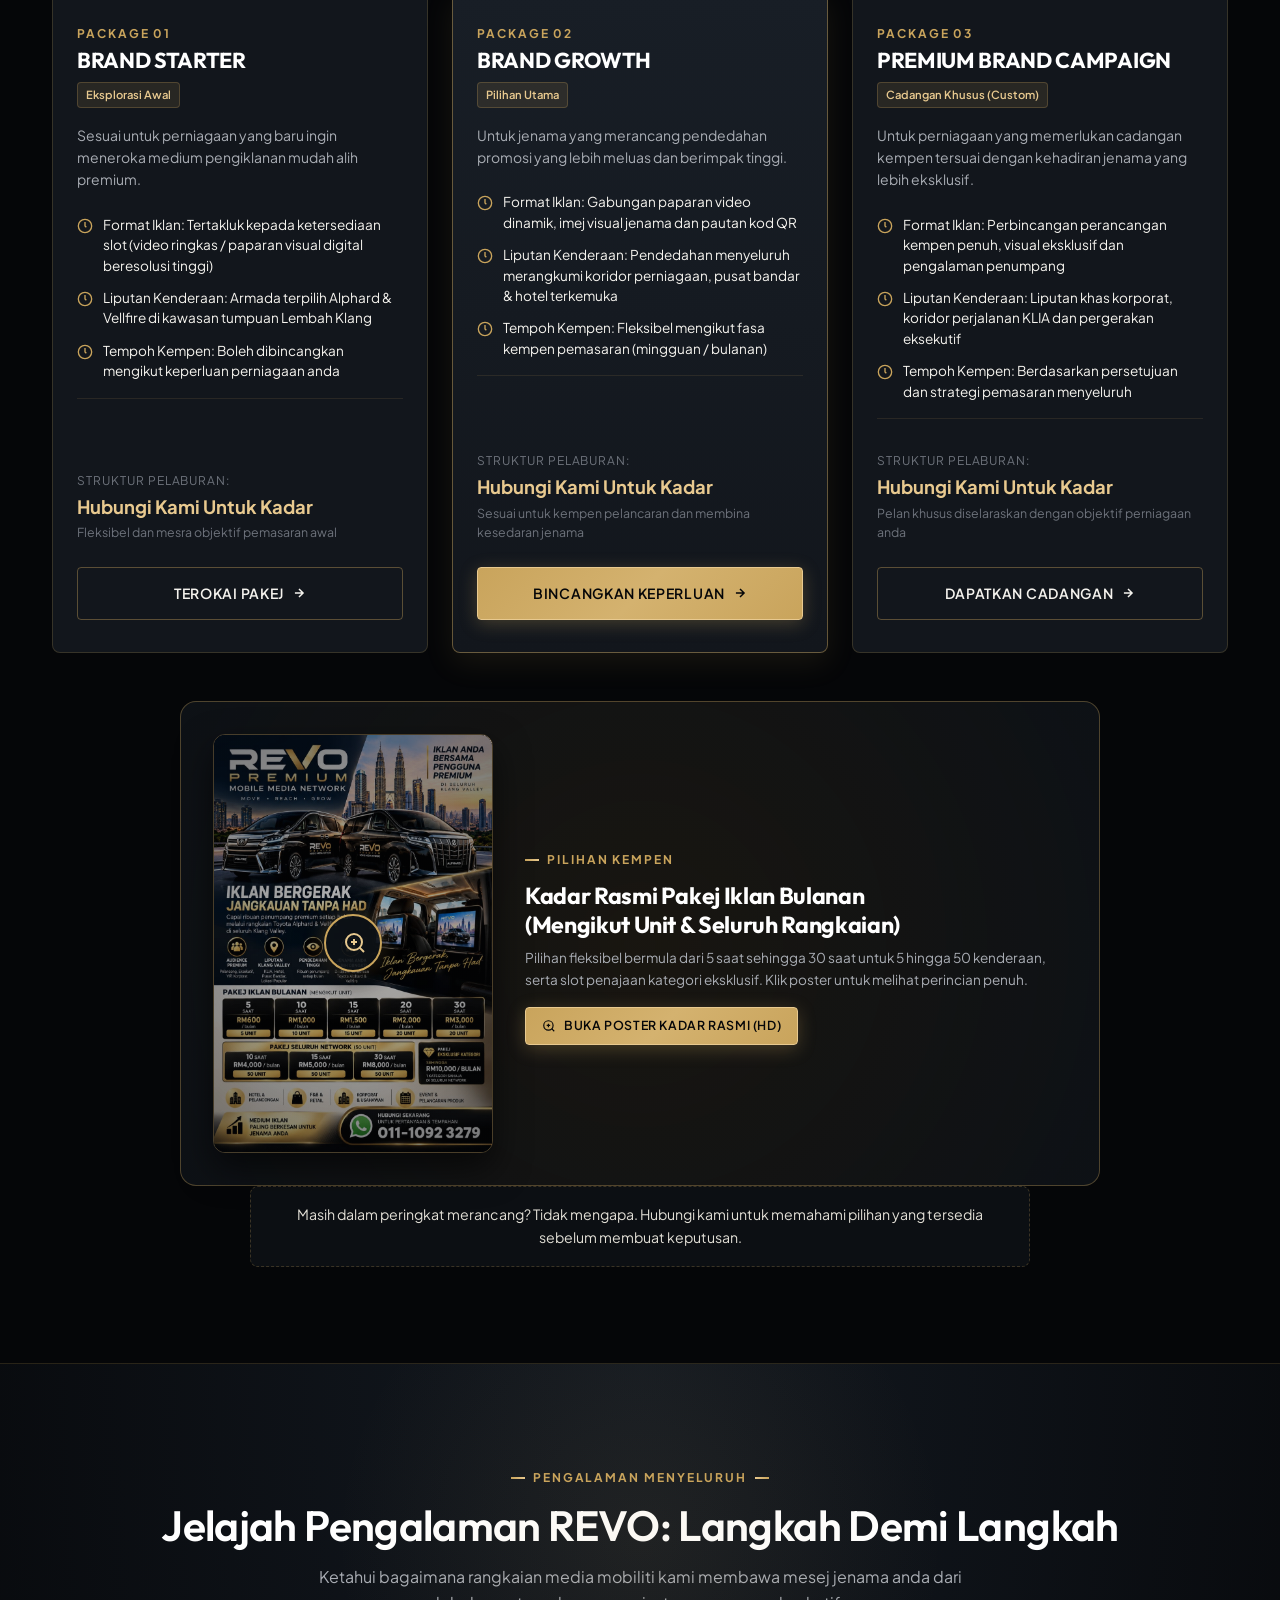
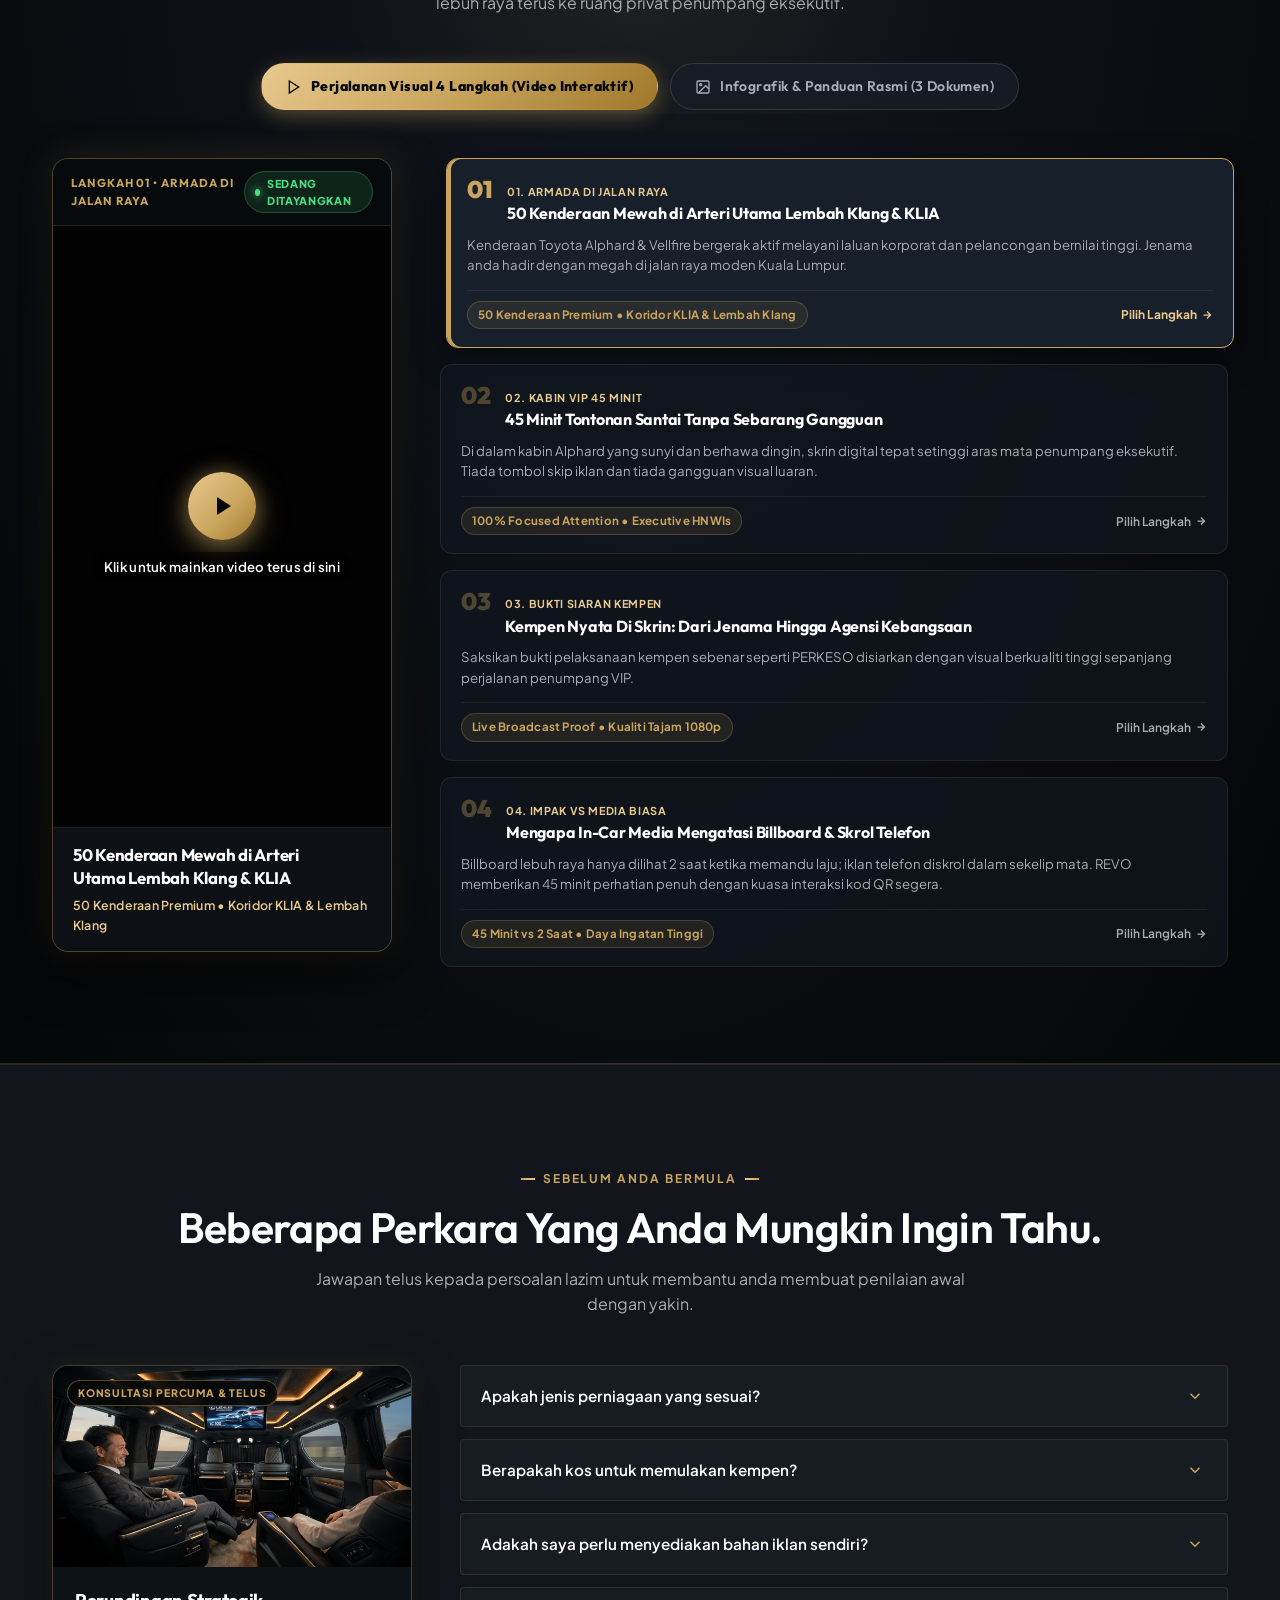
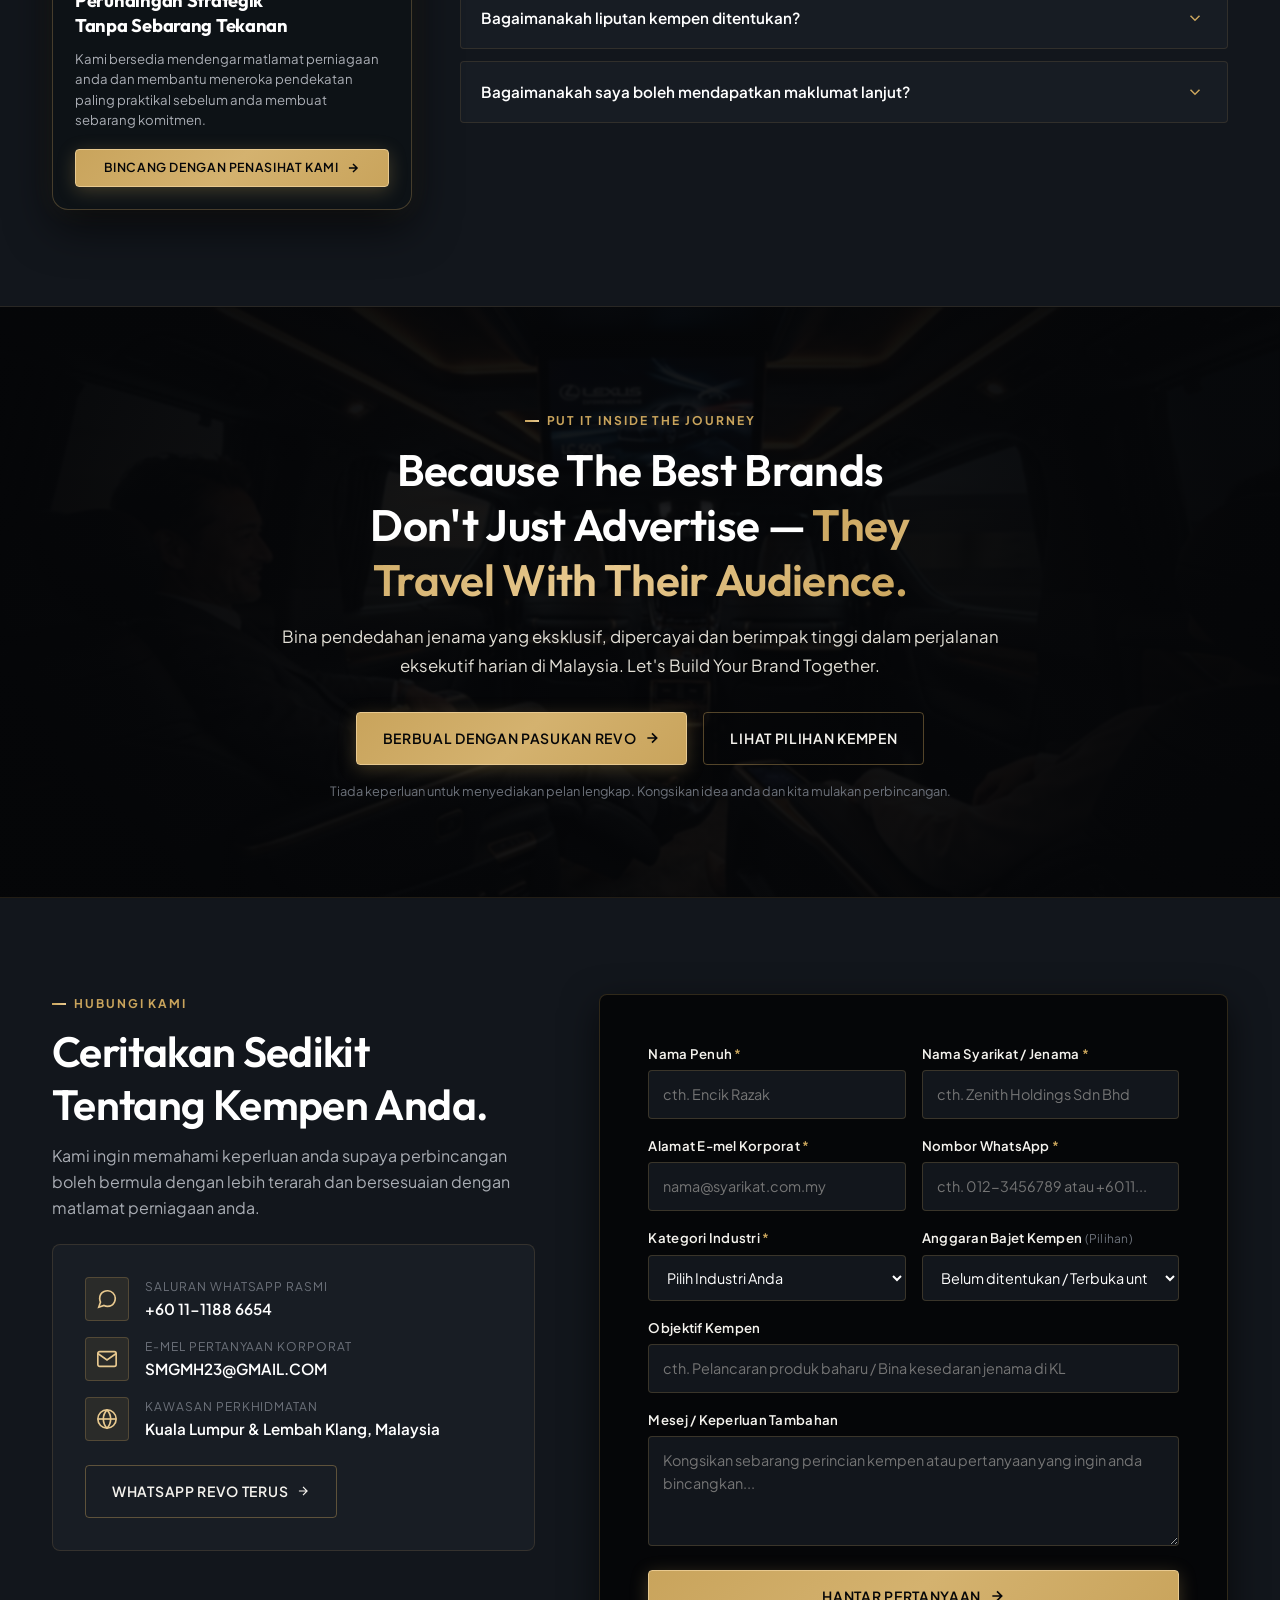
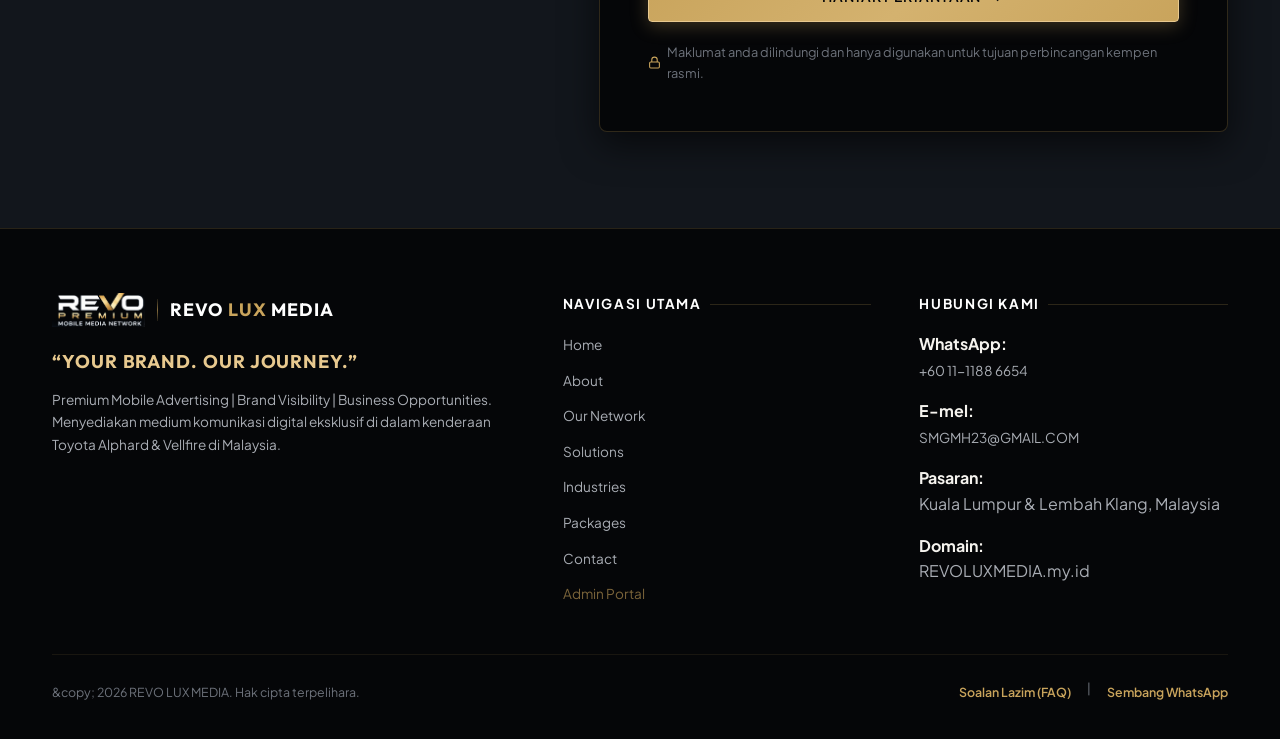
==== commit b36eebbc: "fix(brand): compact minimalist luxury lockup with hairline divider and single-line wordmark" ====
--- a/index.html
+++ b/index.html
@@ -38,9 +38,9 @@
       <!-- Brand Wordmark -->
       <a href="#hero" class="brand-link" aria-label="REVO LUX MEDIA Beranda">
         <img src="assets/images/revo-logo.png" alt="REVO" class="brand-logo-img">
+        <span class="brand-divider" aria-hidden="true"></span>
         <div class="brand-text">
           <span class="brand-name">REVO <span>LUX</span> MEDIA</span>
-          <span class="brand-tagline-sub">Mobile Media Network</span>
         </div>
       </a>
 
@@ -1655,10 +1655,10 @@
         <!-- Brand Info -->
         <div class="footer-brand-info">
           <div class="brand-link" style="margin-bottom: var(--space-xs);">
-            <img src="assets/images/revo-logo.png" alt="REVO" class="brand-logo-img">
+            <img src="assets/images/revo-logo.png" alt="REVO" class="brand-logo-img" style="height: 34px; max-width: 95px;">
+            <span class="brand-divider" style="height: 22px;" aria-hidden="true"></span>
             <div class="brand-text">
-              <span class="brand-name">REVO <span>LUX</span> MEDIA</span>
-              <span class="brand-tagline-sub">Mobile Media Network</span>
+              <span class="brand-name" style="font-size: 1.12rem;">REVO <span>LUX</span> MEDIA</span>
             </div>
           </div>
           <div class="footer-tagline-main">“YOUR BRAND. OUR JOURNEY.”</div>
--- a/assets/css/style.css
+++ b/assets/css/style.css
@@ -411,9 +411,9 @@
 }
 
 .brand-logo-img {
-  height: 42px;
+  height: 30px;
   width: auto;
-  max-width: 135px;
+  max-width: 90px;
   object-fit: contain;
   display: block;
   flex-shrink: 0;
@@ -424,9 +424,16 @@
   transform: scale(1.03);
 }
 
+.brand-divider {
+  width: 1px;
+  height: 20px;
+  background: linear-gradient(180deg, rgba(201, 164, 92, 0.15) 0%, rgba(201, 164, 92, 0.65) 50%, rgba(201, 164, 92, 0.15) 100%);
+  flex-shrink: 0;
+}
+
 .brand-emblem {
-  width: 38px;
-  height: 38px;
+  width: 32px;
+  height: 32px;
   border: 1px solid var(--c-gold-metallic);
   display: flex;
   align-items: center;
@@ -445,23 +452,23 @@
 }
 
 .brand-emblem svg {
-  width: 20px;
-  height: 20px;
+  width: 18px;
+  height: 18px;
   color: var(--c-gold-champagne);
 }
 
 .brand-text {
   display: flex;
-  flex-direction: column;
+  align-items: center;
 }
 
 .brand-name {
   font-family: var(--font-heading);
-  font-size: 1.15rem;
+  font-size: 1.02rem;
   font-weight: 700;
-  letter-spacing: 0.08em;
+  letter-spacing: 0.06em;
   color: var(--c-white);
-  line-height: 1.1;
+  line-height: 1;
   white-space: nowrap;
 }
 
@@ -470,30 +477,34 @@
 }
 
 .brand-tagline-sub {
-  font-size: 0.625rem;
-  font-weight: 600;
-  letter-spacing: 0.14em;
-  color: var(--c-silver);
-  text-transform: uppercase;
-  margin-top: 2px;
-  white-space: nowrap;
-}
-
-@media (max-width: 576px) {
+  display: none;
+}
+
+@media (max-width: 768px) {
   .brand-link {
     gap: 8px;
   }
   .brand-logo-img {
-    height: 34px;
-    max-width: 105px;
+    height: 25px;
+    max-width: 75px;
+  }
+  .brand-divider {
+    height: 16px;
   }
   .brand-name {
-    font-size: 0.95rem;
+    font-size: 0.88rem;
     letter-spacing: 0.04em;
   }
-  .brand-tagline-sub {
-    font-size: 0.52rem;
-    letter-spacing: 0.08em;
+}
+
+@media (max-width: 400px) {
+  .brand-logo-img {
+    height: 22px;
+    max-width: 65px;
+  }
+  .brand-name {
+    font-size: 0.78rem;
+    letter-spacing: 0.03em;
   }
 }
 
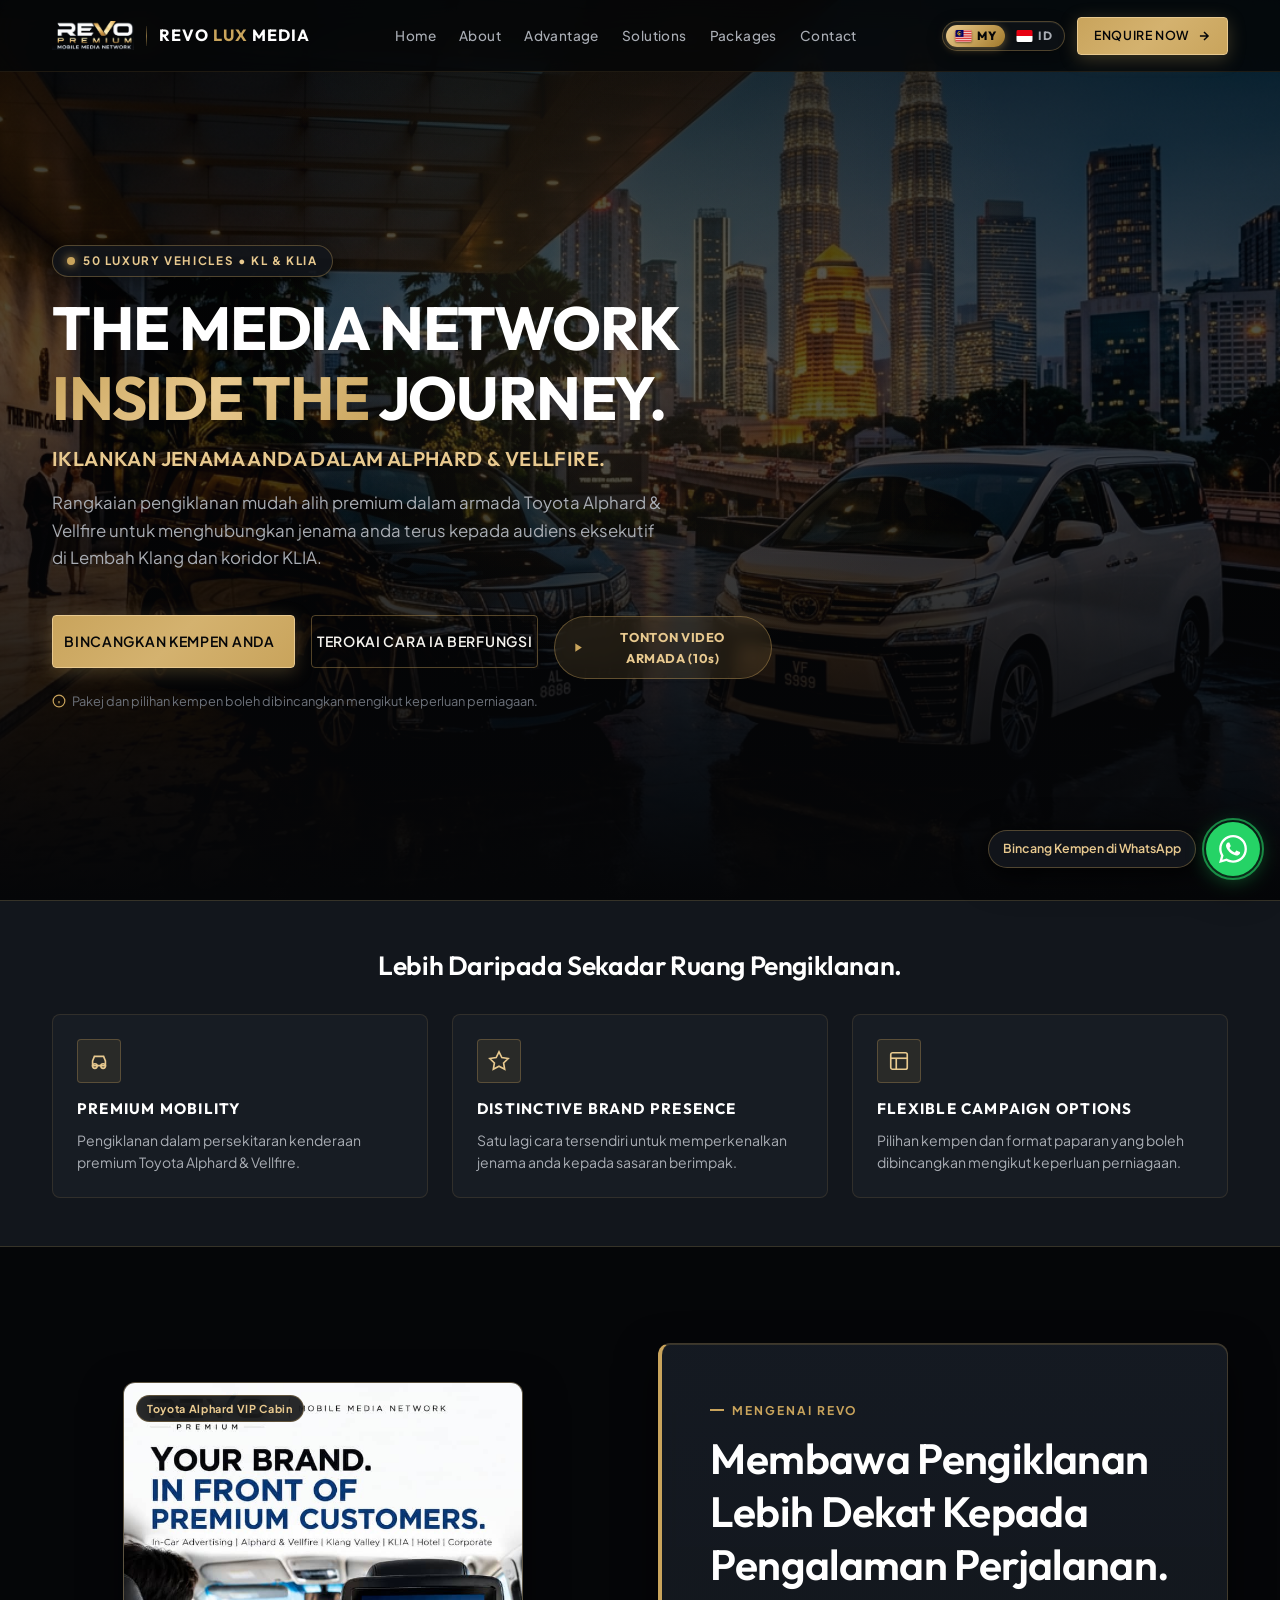
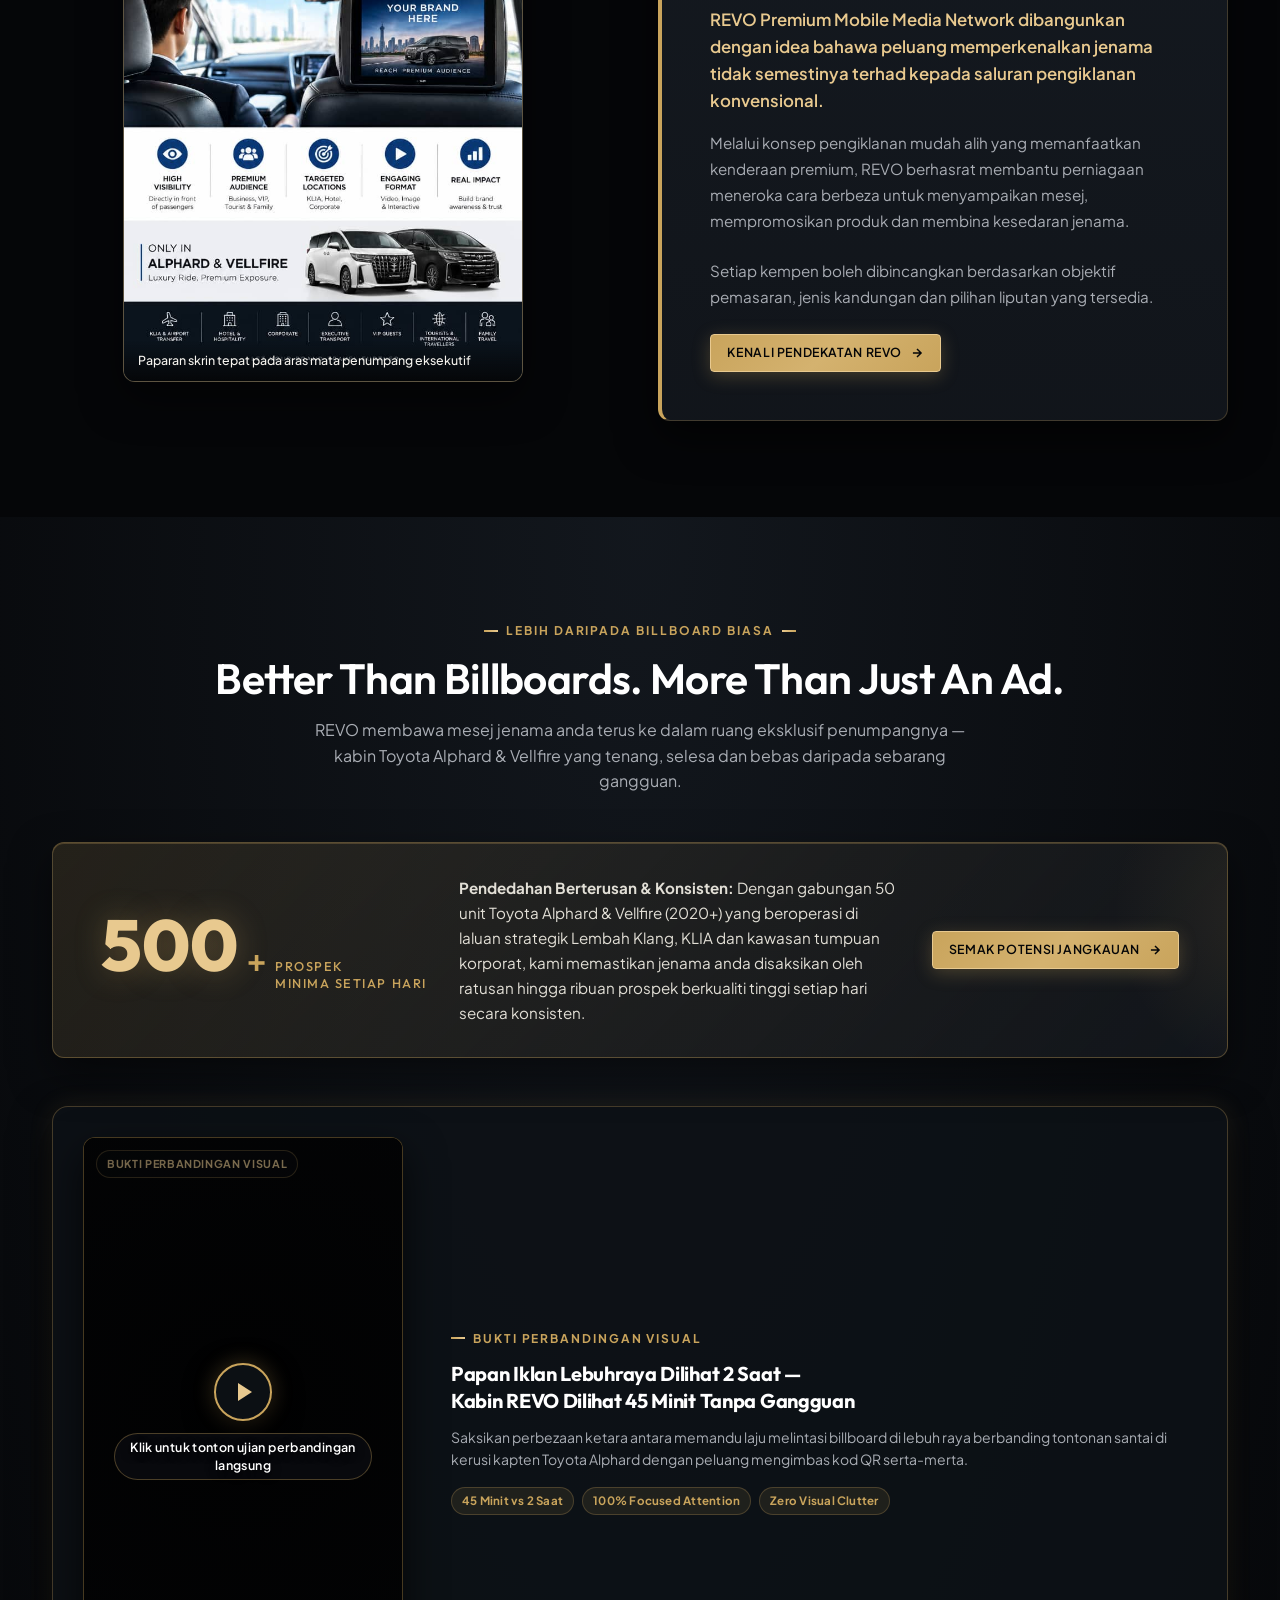
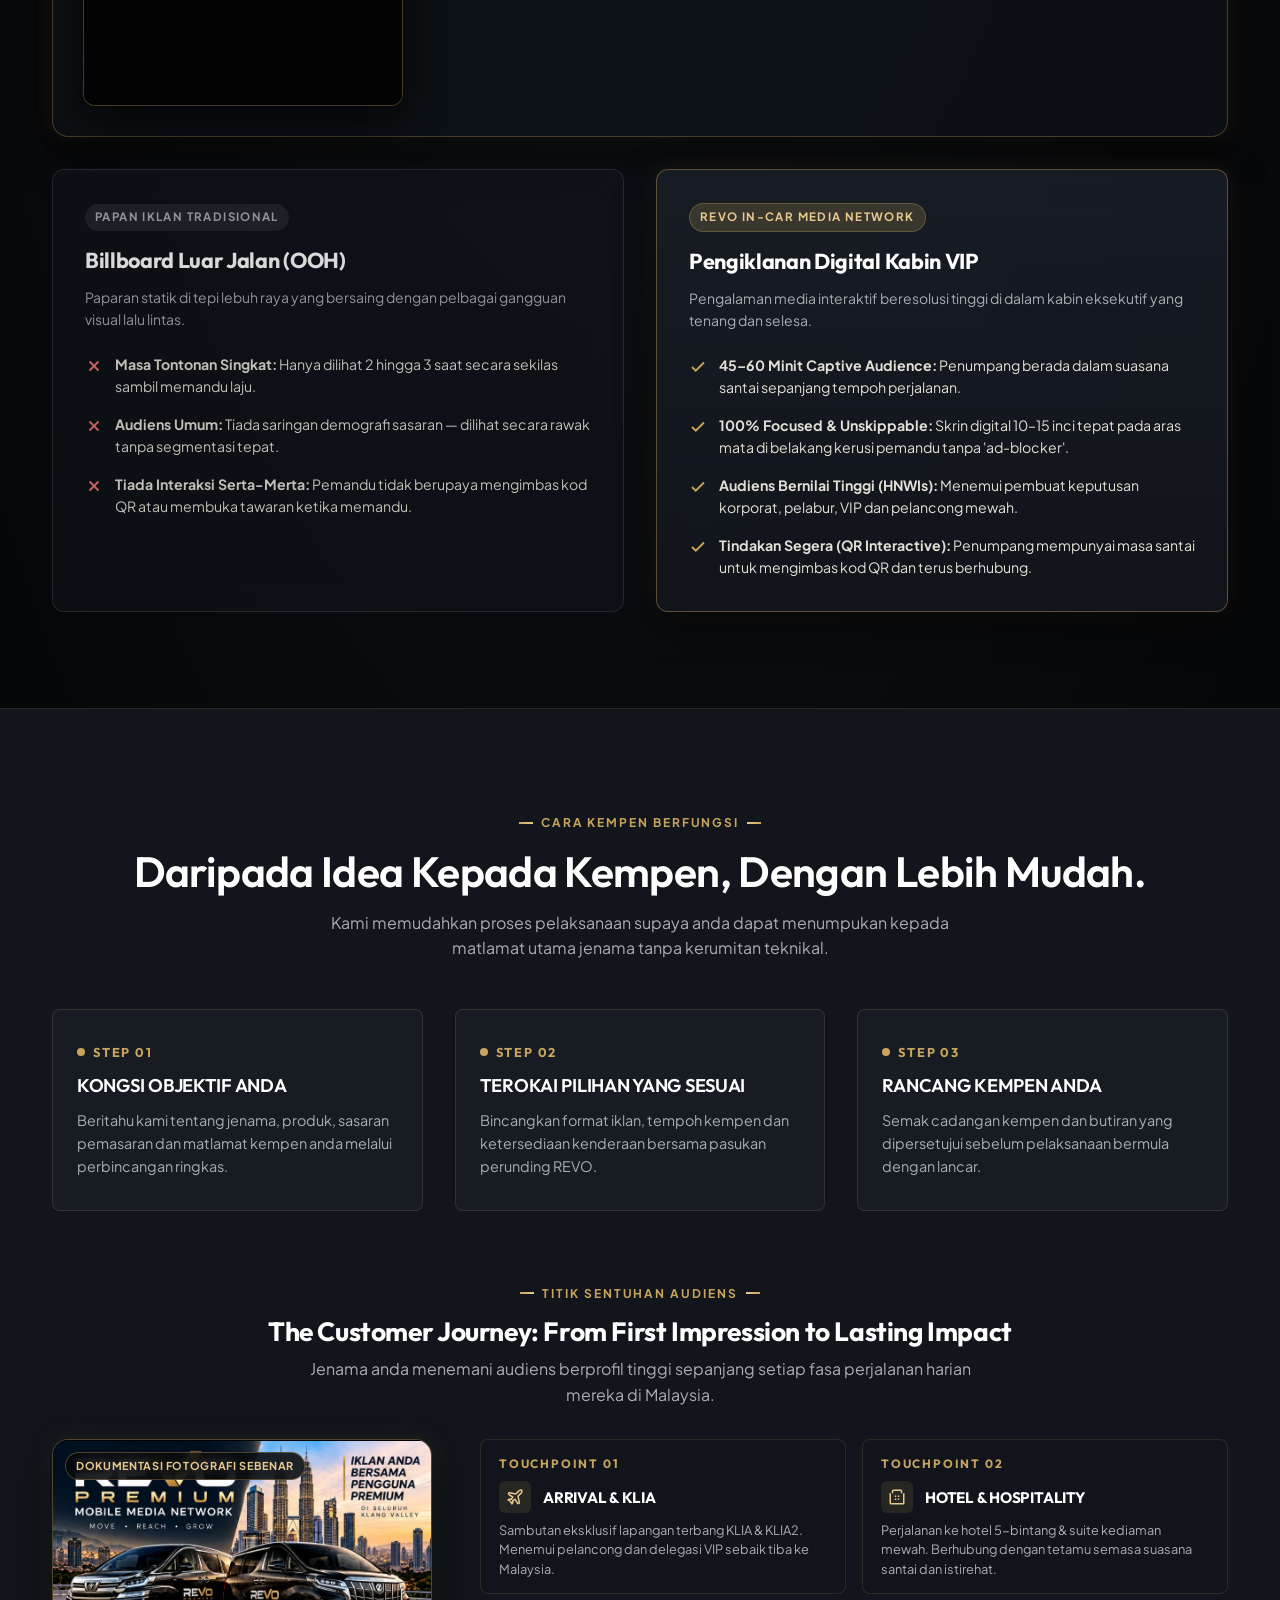
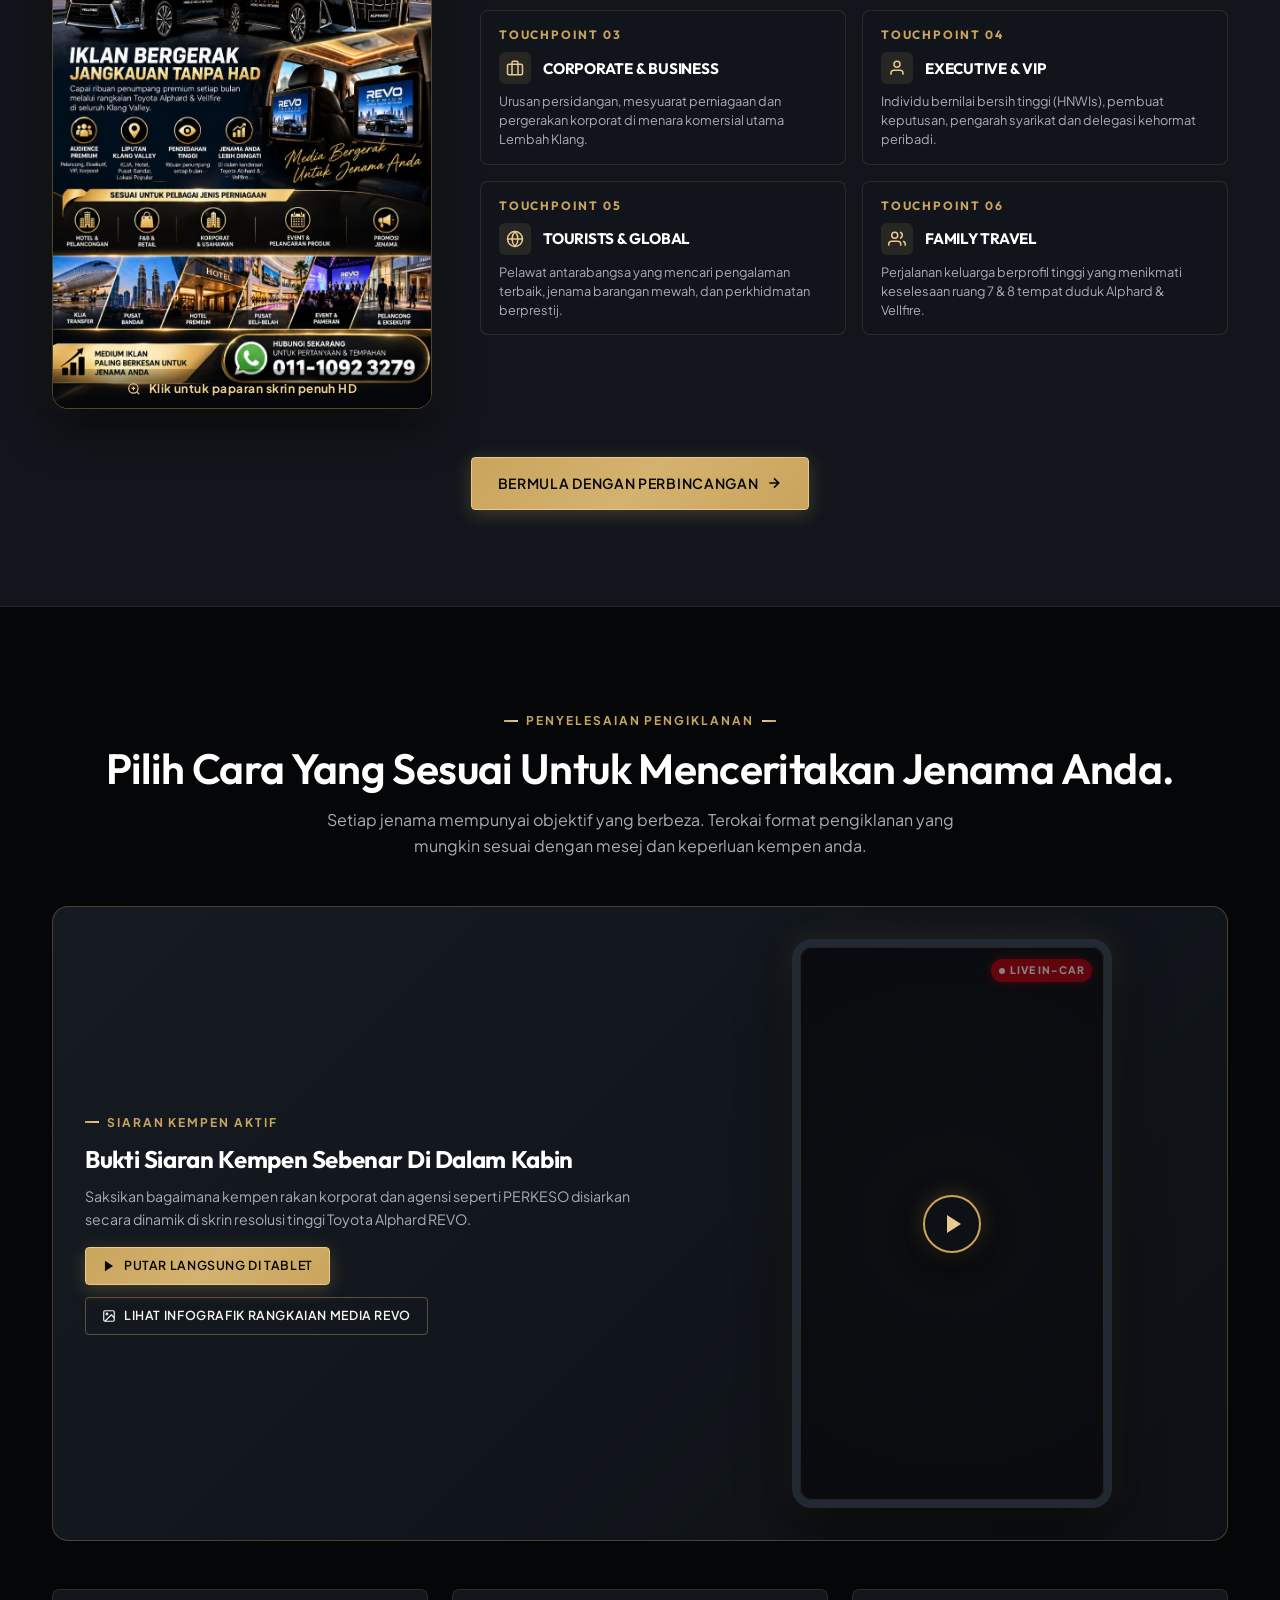
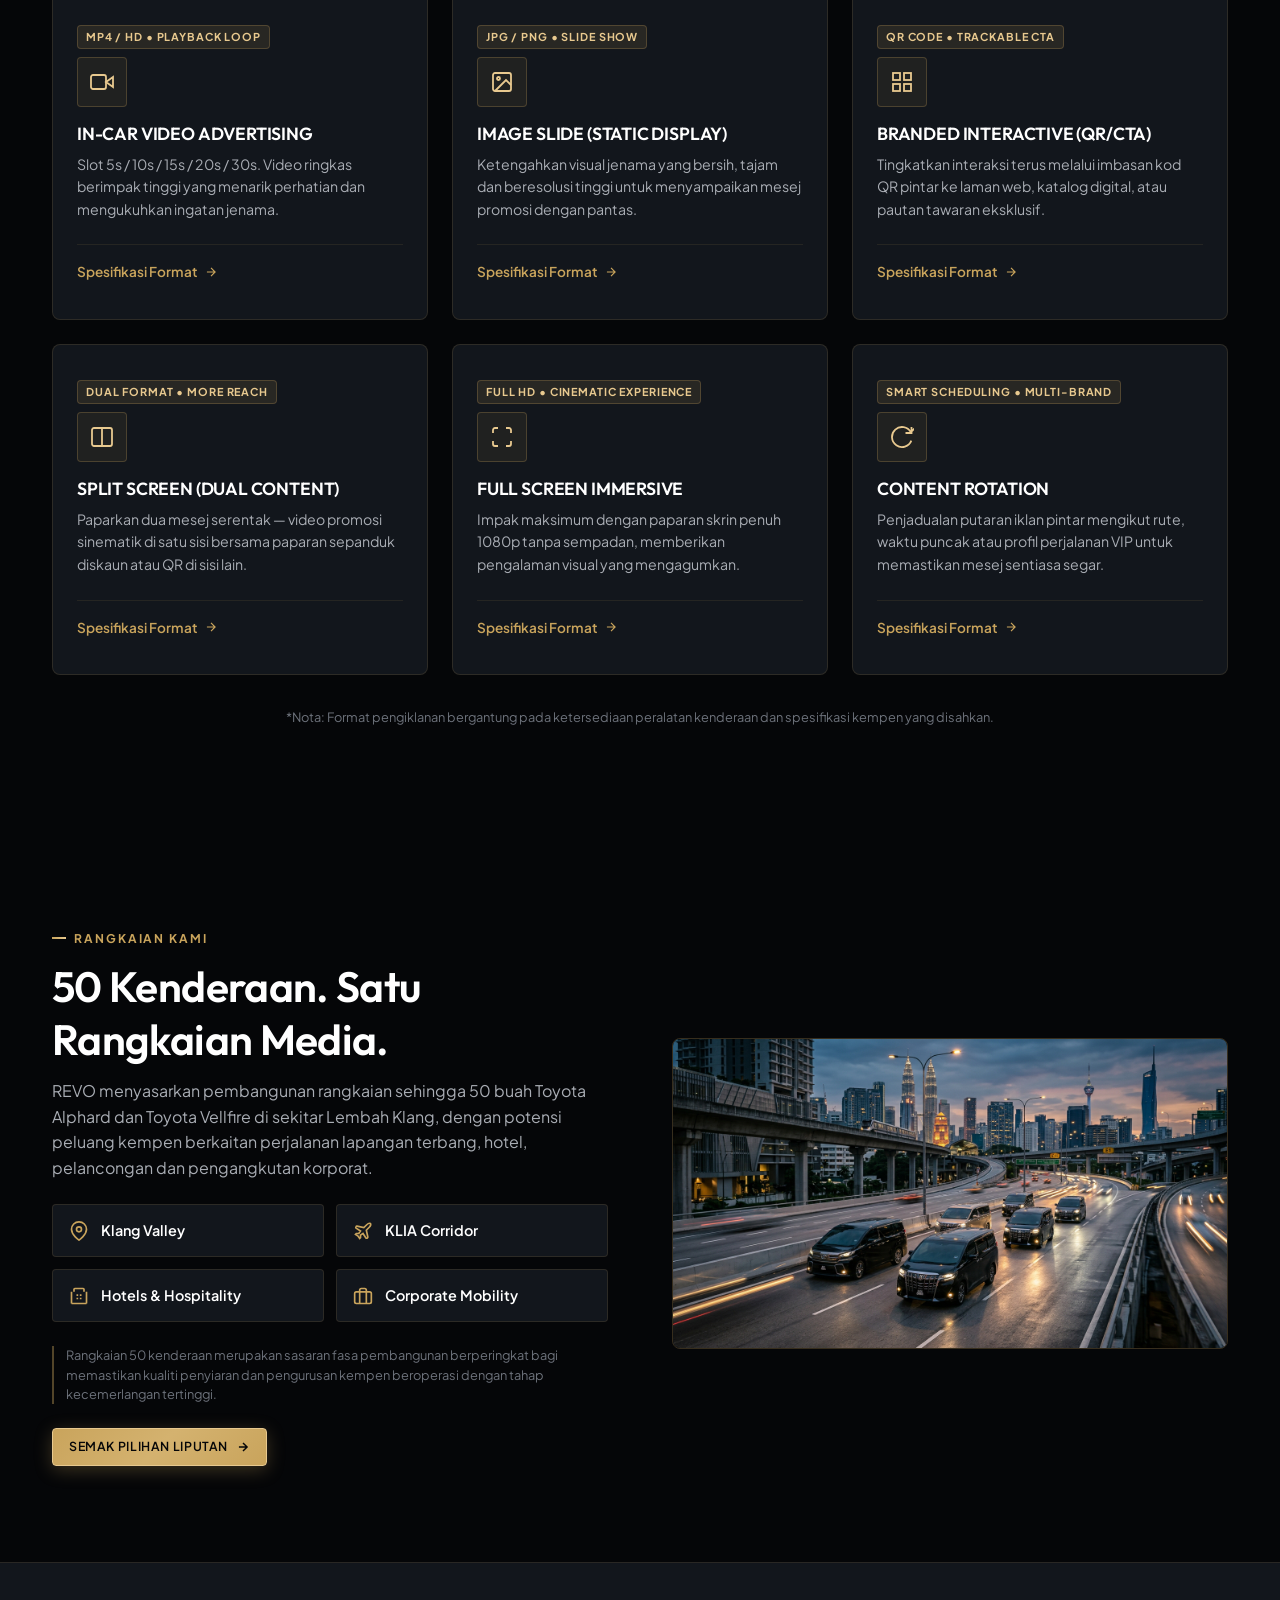
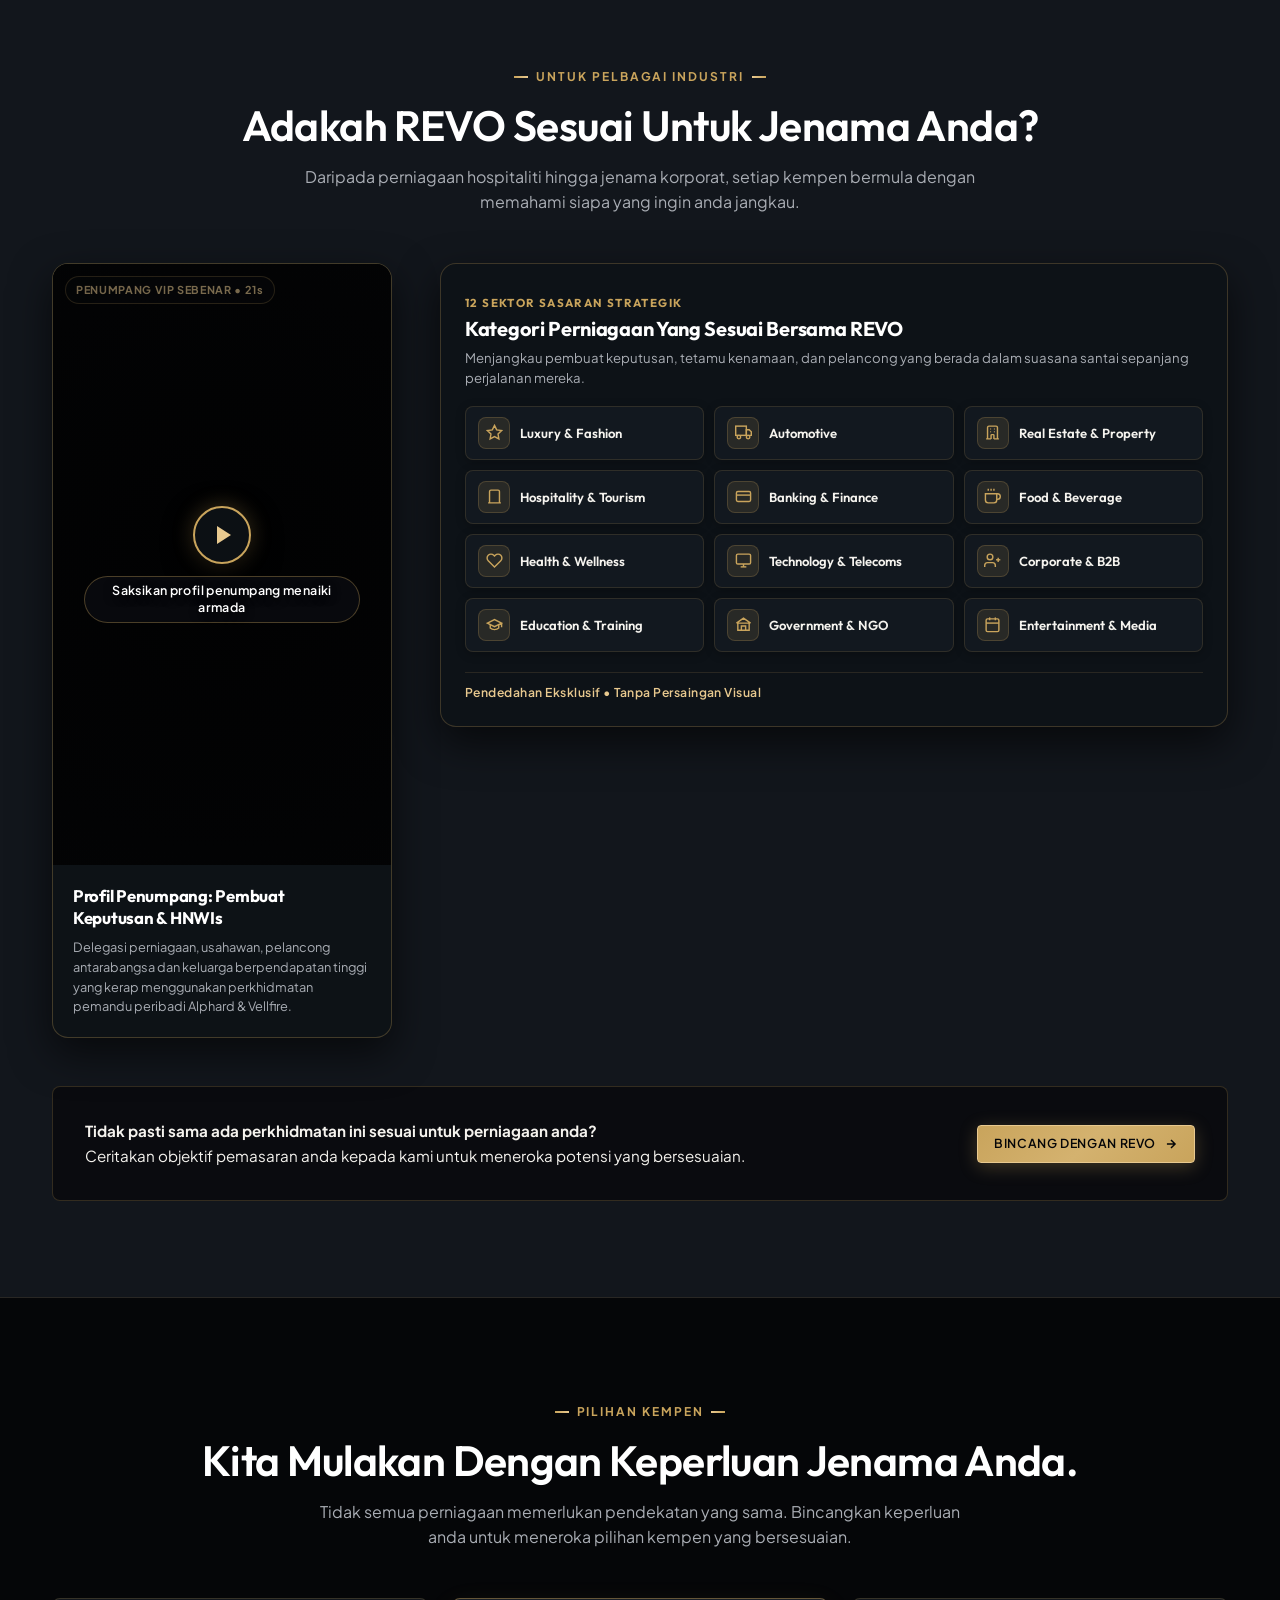
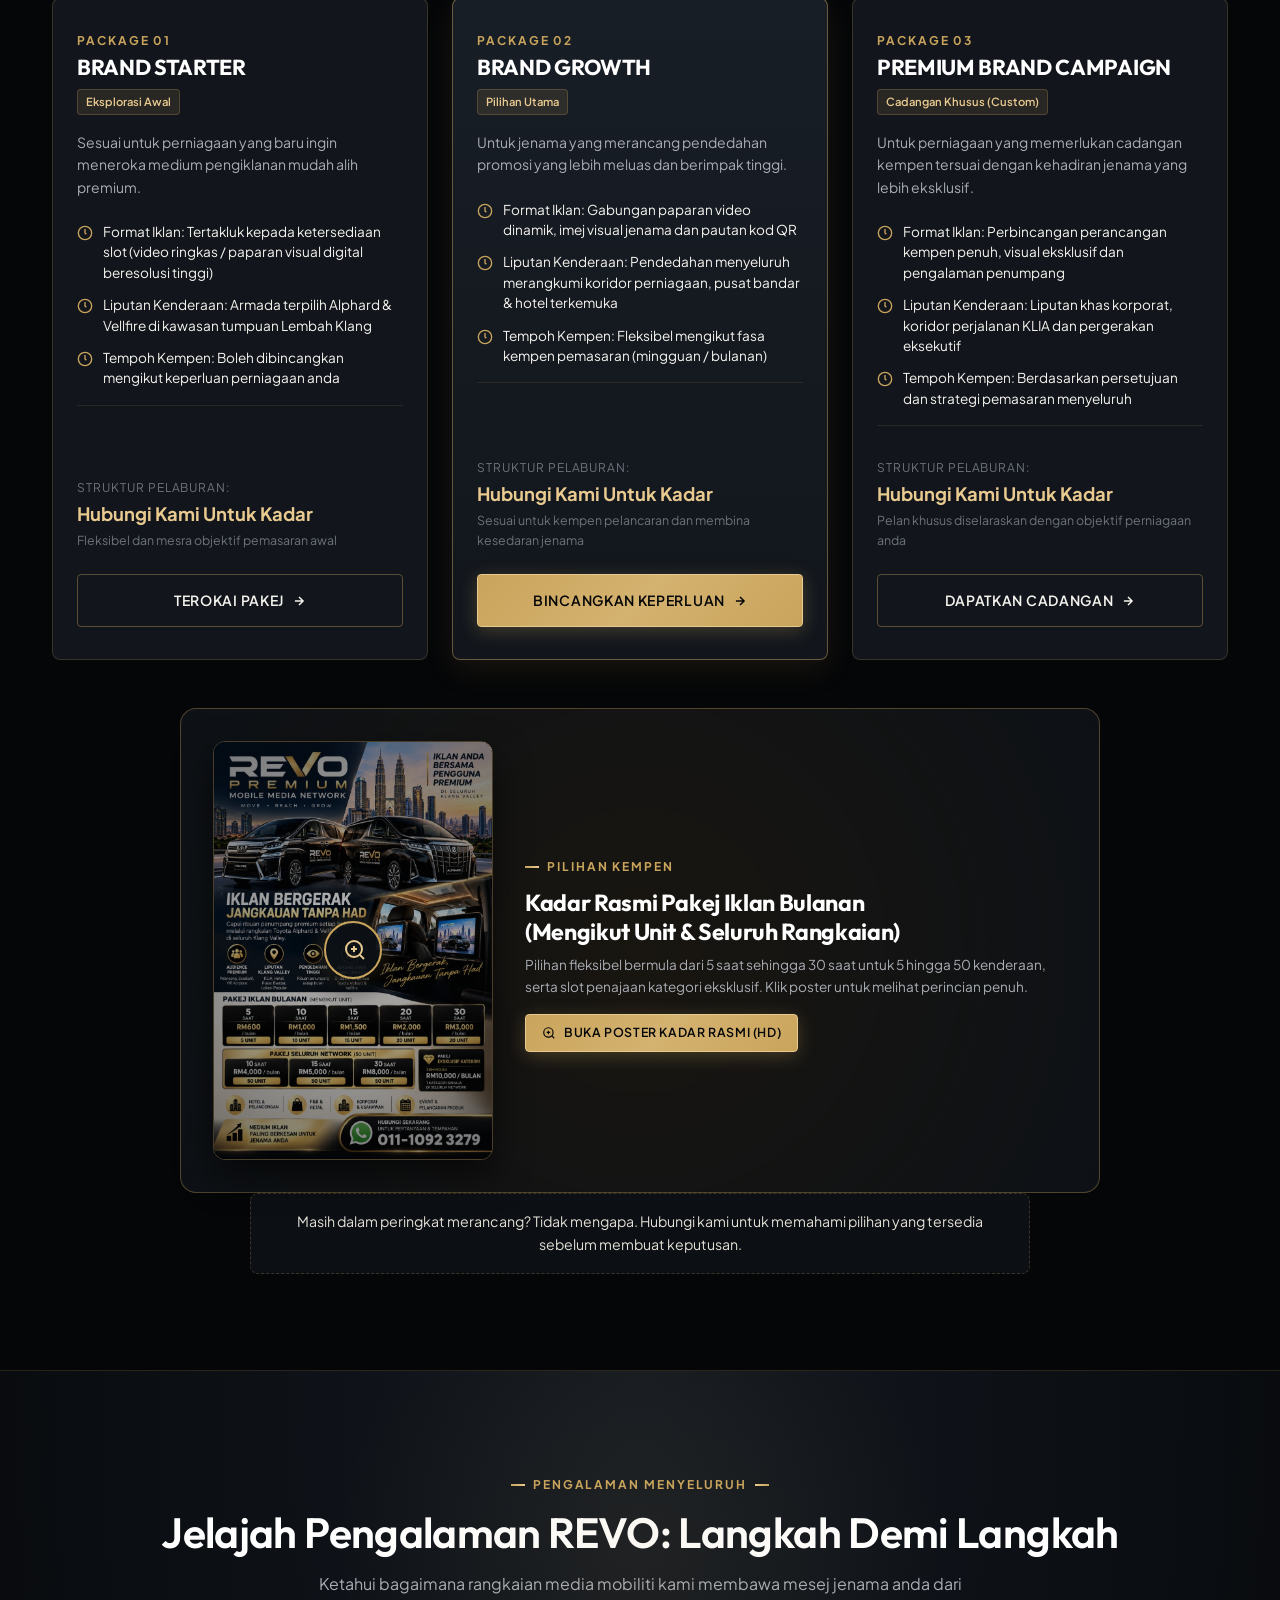
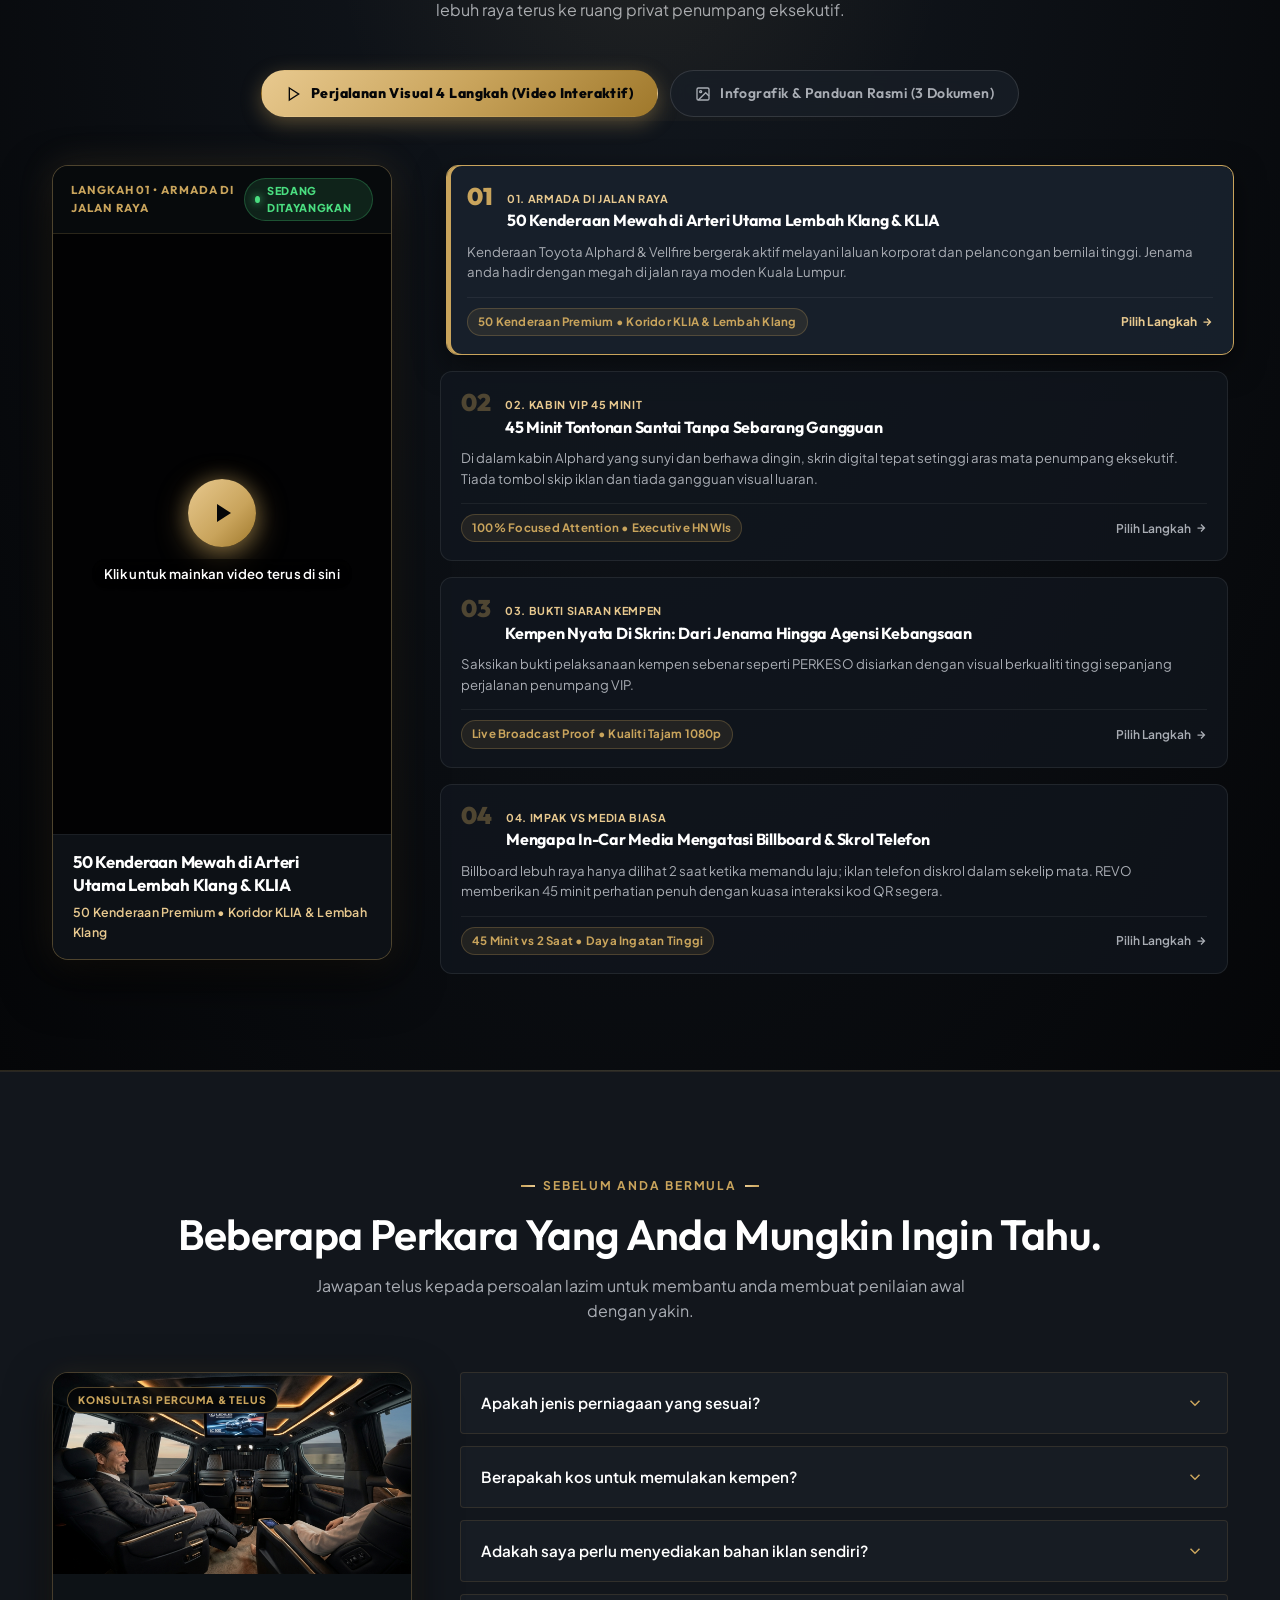
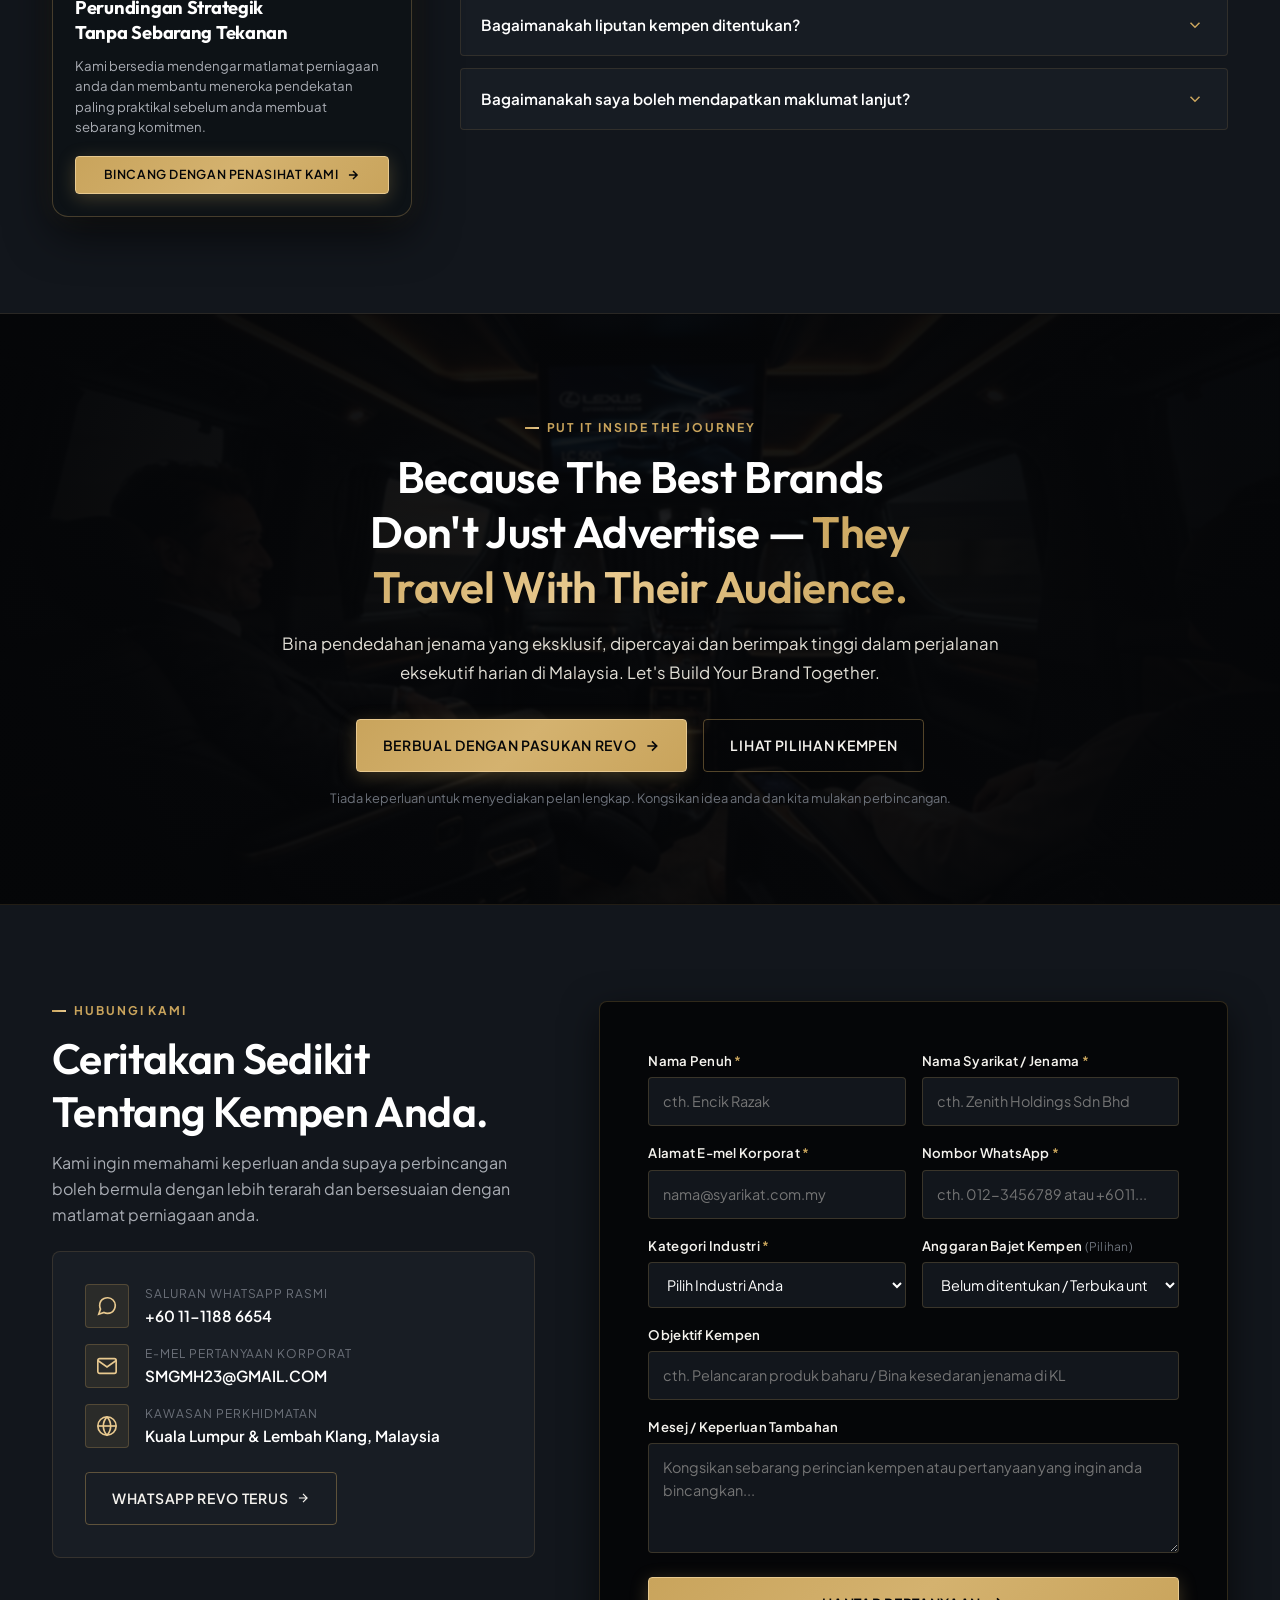
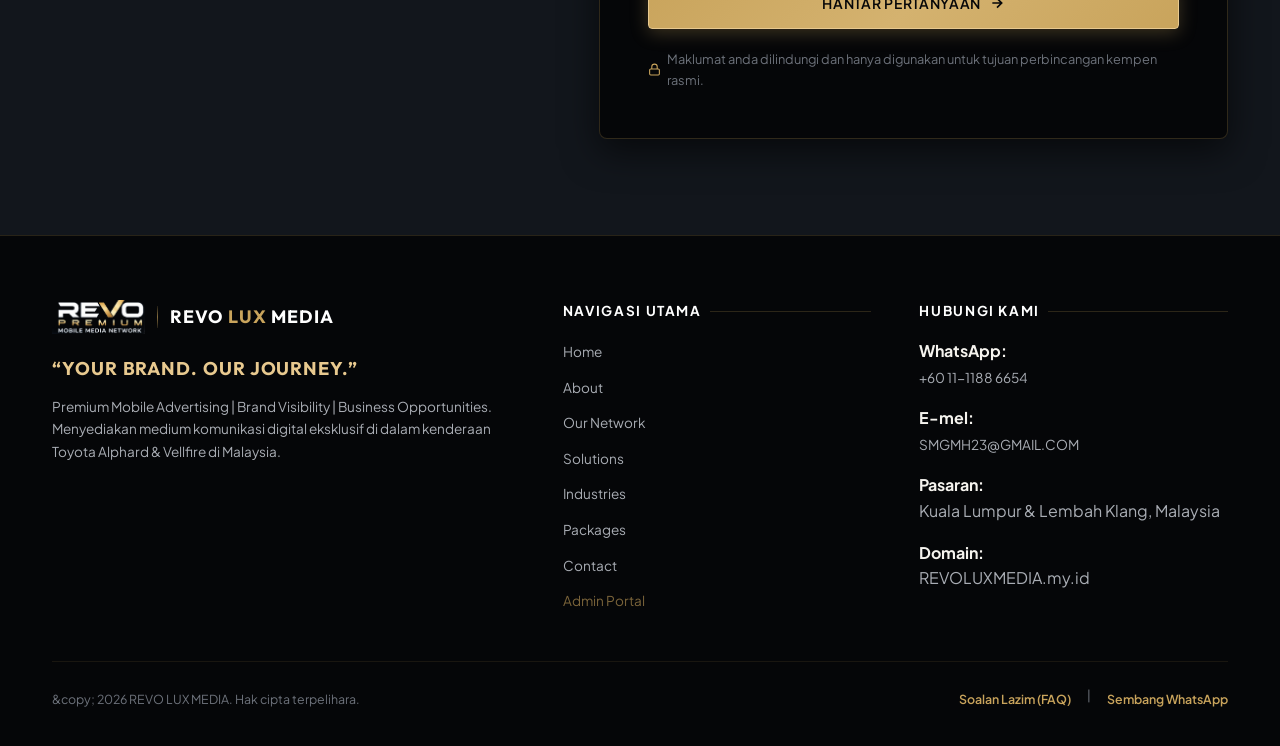
==== commit 776d67c4: "fix(mobile): center and symmetrize campaign proof showcase on mobile with vertical action buttons an" ====
--- a/index.html
+++ b/index.html
@@ -26,7 +26,7 @@
   <link href="https://fonts.googleapis.com/css2?family=Outfit:wght@400;500;600;700&family=Plus+Jakarta+Sans:wght@300;400;500;600;700&display=swap" rel="stylesheet">
 
   <!-- Main Stylesheet -->
-  <link rel="stylesheet" href="assets/css/style.css">
+  <link rel="stylesheet" href="assets/css/style.css?v=2.1">
 </head>
 <body>
 
@@ -598,15 +598,15 @@
 
         <!-- Live In-Cabin Campaign Proof (PERKESO Live Footage) -->
         <div class="solutions-showcase-box">
-          <div>
+          <div class="solutions-showcase-info">
             <div class="section-tag" data-i18n="sol_live_proof_badge">SIARAN KEMPEN AKTIF</div>
-            <h3 style="font-family: var(--font-heading); font-size: 1.5rem; font-weight: 700; color: var(--c-white); margin-bottom: 10px;" data-i18n="sol_live_proof_title">
+            <h3 class="solutions-showcase-title" data-i18n="sol_live_proof_title">
               Bukti Siaran Kempen Sebenar Di Dalam Kabin
             </h3>
-            <p style="font-size: 0.885rem; color: var(--c-silver); line-height: 1.6; margin-bottom: var(--space-md);" data-i18n="sol_live_proof_desc">
+            <p class="solutions-showcase-desc" data-i18n="sol_live_proof_desc">
               Saksikan bagaimana kempen rakan korporat dan agensi seperti PERKESO disiarkan secara dinamik di skrin resolusi tinggi Toyota Alphard REVO.
             </p>
-            <div style="display: flex; flex-wrap: wrap; gap: var(--space-sm);">
+            <div class="solutions-showcase-actions">
               <button type="button" class="btn btn-primary btn-sm" id="solutionsPlayBtn">
                 <svg width="14" height="14" viewBox="0 0 24 24" fill="currentColor"><polygon points="5 3 19 12 5 21 5 3"/></svg>
                 <span>PUTAR LANGSUNG DI TABLET</span>
--- a/assets/css/style.css
+++ b/assets/css/style.css
@@ -3006,12 +3006,43 @@
   grid-template-columns: 1fr;
   gap: var(--space-xl);
   align-items: center;
+  box-sizing: border-box;
+  max-width: 100%;
+  overflow: hidden;
 }
 
 @media (min-width: 900px) {
   .solutions-showcase-box {
     grid-template-columns: 1.1fr 0.9fr;
   }
+}
+
+.solutions-showcase-info {
+  display: flex;
+  flex-direction: column;
+}
+
+.solutions-showcase-title {
+  font-family: var(--font-heading);
+  font-size: 1.5rem;
+  font-weight: 700;
+  color: var(--c-white);
+  margin-bottom: 10px;
+  line-height: 1.3;
+}
+
+.solutions-showcase-desc {
+  font-size: 0.885rem;
+  color: var(--c-silver);
+  line-height: 1.6;
+  margin-bottom: var(--space-md);
+}
+
+.solutions-showcase-actions {
+  display: flex;
+  flex-wrap: wrap;
+  gap: var(--space-sm);
+  align-items: center;
 }
 
 .tablet-mockup-frame {
@@ -3022,8 +3053,71 @@
   box-shadow: 0 20px 50px rgba(0, 0, 0, 0.7), 0 0 30px rgba(201, 164, 92, 0.15);
   overflow: hidden;
   aspect-ratio: 9/16;
+  width: 100%;
   max-width: 320px;
   margin: 0 auto;
+  box-sizing: border-box;
+}
+
+@media (max-width: 768px) {
+  .solutions-showcase-box {
+    padding: 24px 18px;
+    gap: 22px;
+    border-radius: var(--radius-lg);
+    text-align: center;
+  }
+
+  .solutions-showcase-info {
+    align-items: center;
+    text-align: center;
+  }
+
+  .solutions-showcase-info .section-tag {
+    margin-left: auto;
+    margin-right: auto;
+  }
+
+  .solutions-showcase-title {
+    font-size: 1.25rem;
+    text-align: center;
+  }
+
+  .solutions-showcase-desc {
+    font-size: 0.825rem;
+    text-align: center;
+    max-width: 480px;
+    margin-left: auto;
+    margin-right: auto;
+    margin-bottom: 18px;
+  }
+
+  .solutions-showcase-actions {
+    display: flex;
+    flex-direction: column;
+    width: 100%;
+    max-width: 360px;
+    margin: 0 auto;
+    gap: 10px;
+  }
+
+  .solutions-showcase-actions .btn {
+    width: 100%;
+    white-space: normal;
+    text-align: center;
+    justify-content: center;
+    padding: 12px 14px;
+    font-size: 0.775rem;
+    line-height: 1.35;
+    word-break: normal;
+  }
+
+  .tablet-mockup-frame {
+    width: 100%;
+    max-width: min(280px, 82vw);
+    border-width: 6px;
+    border-radius: 16px;
+    margin: 0 auto;
+  }
 }
 
 .tablet-mockup-frame::after {
